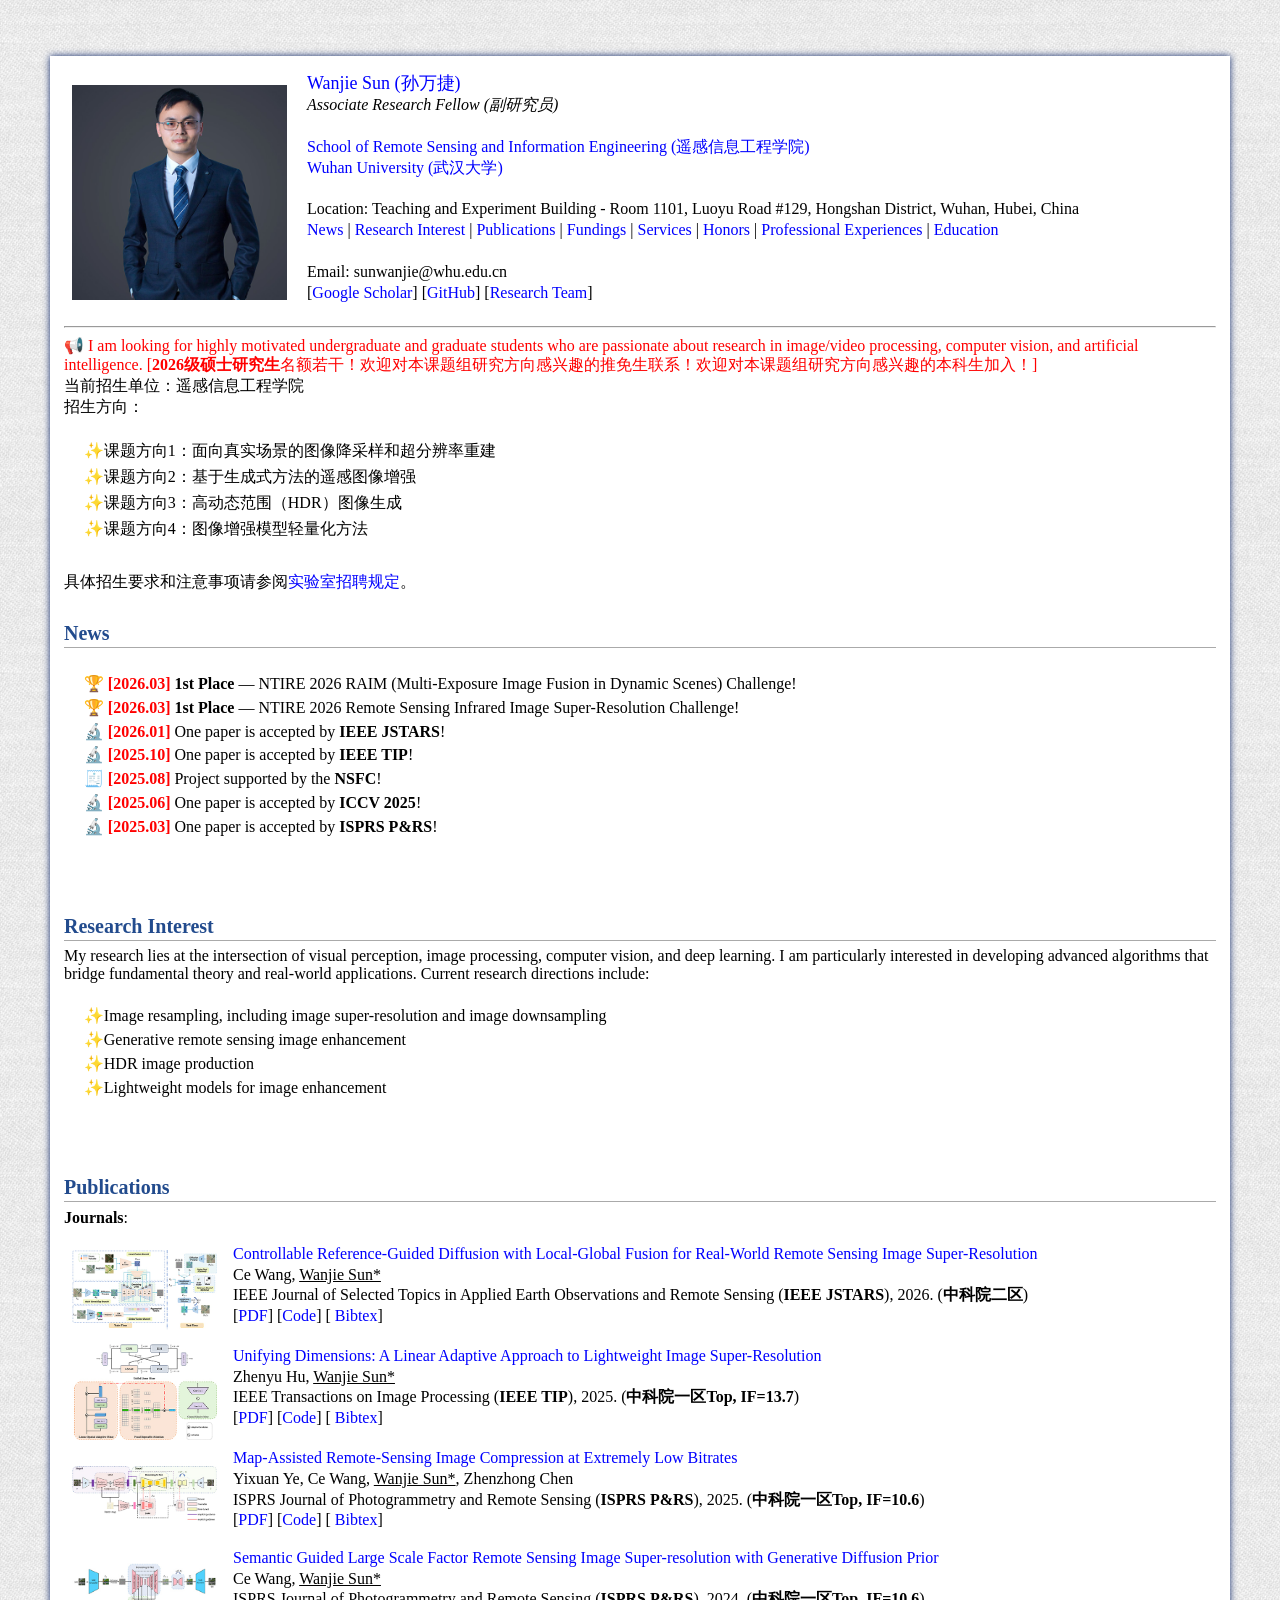
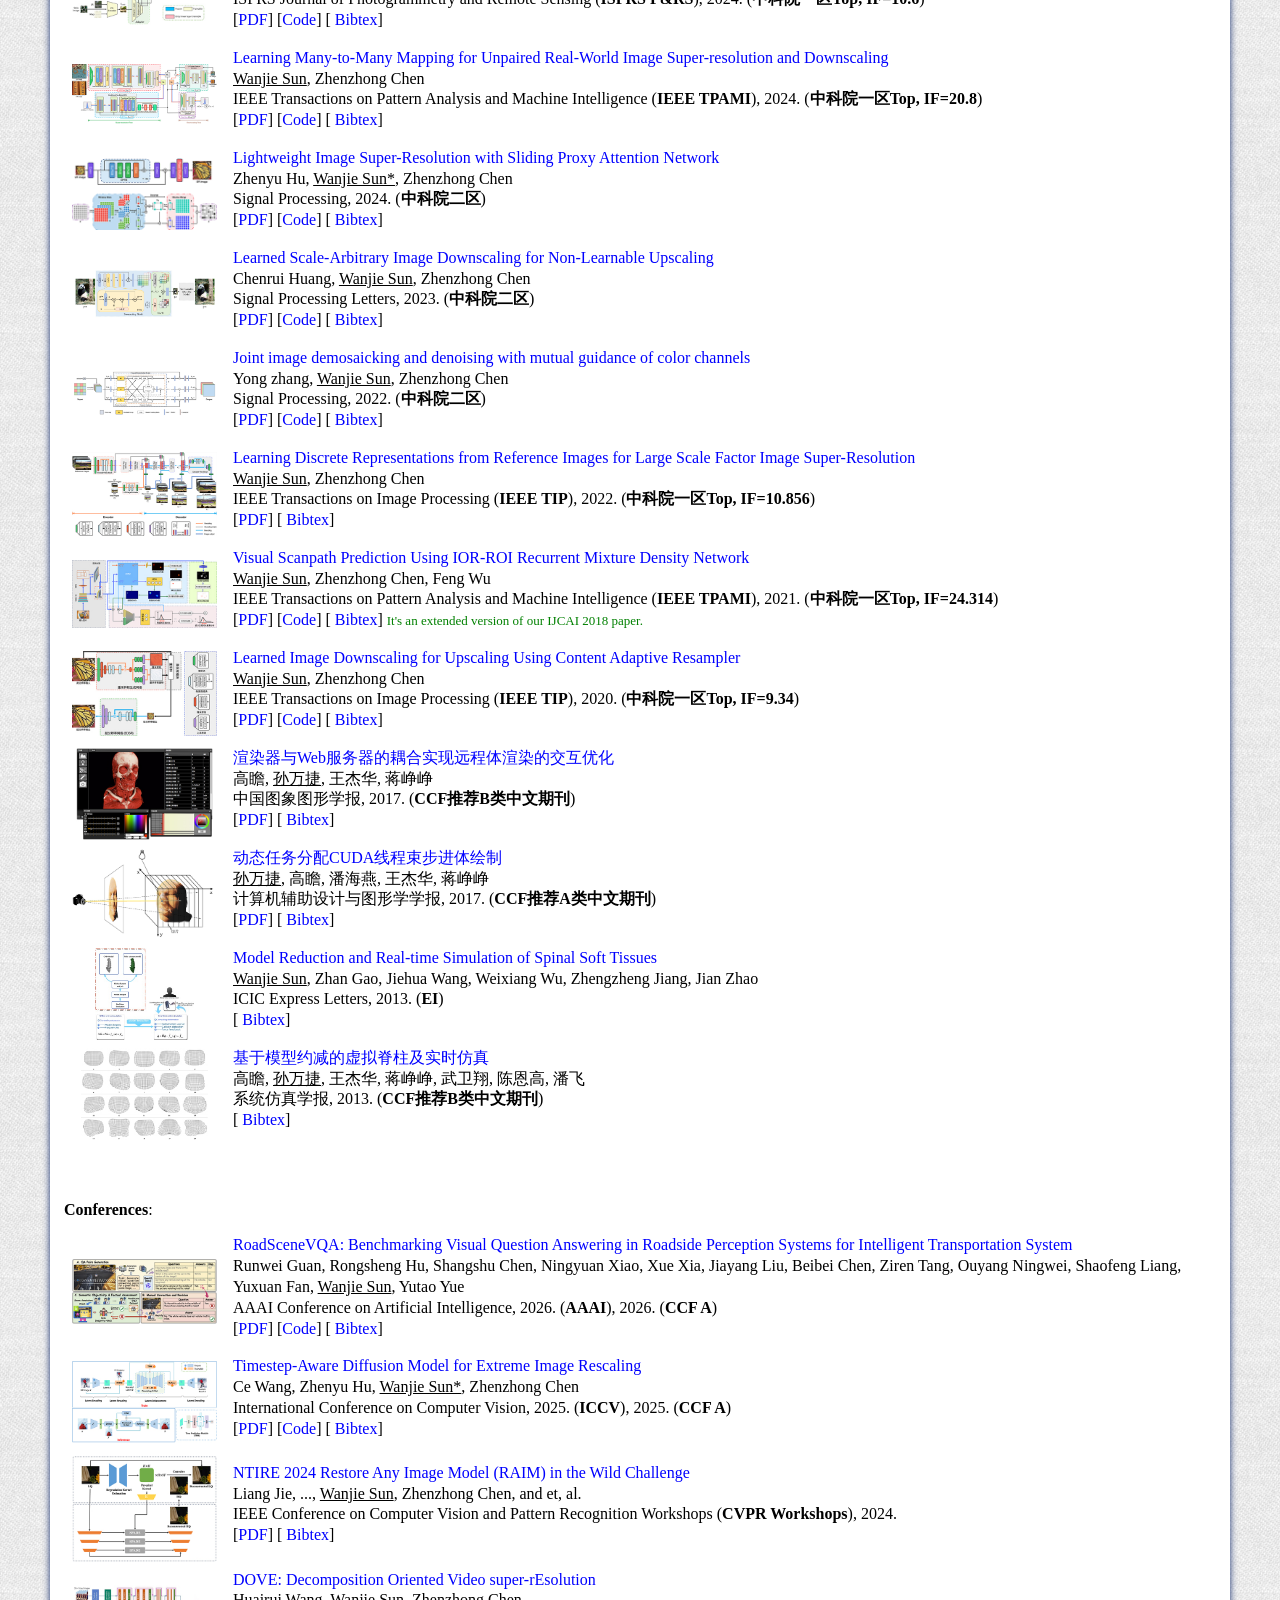
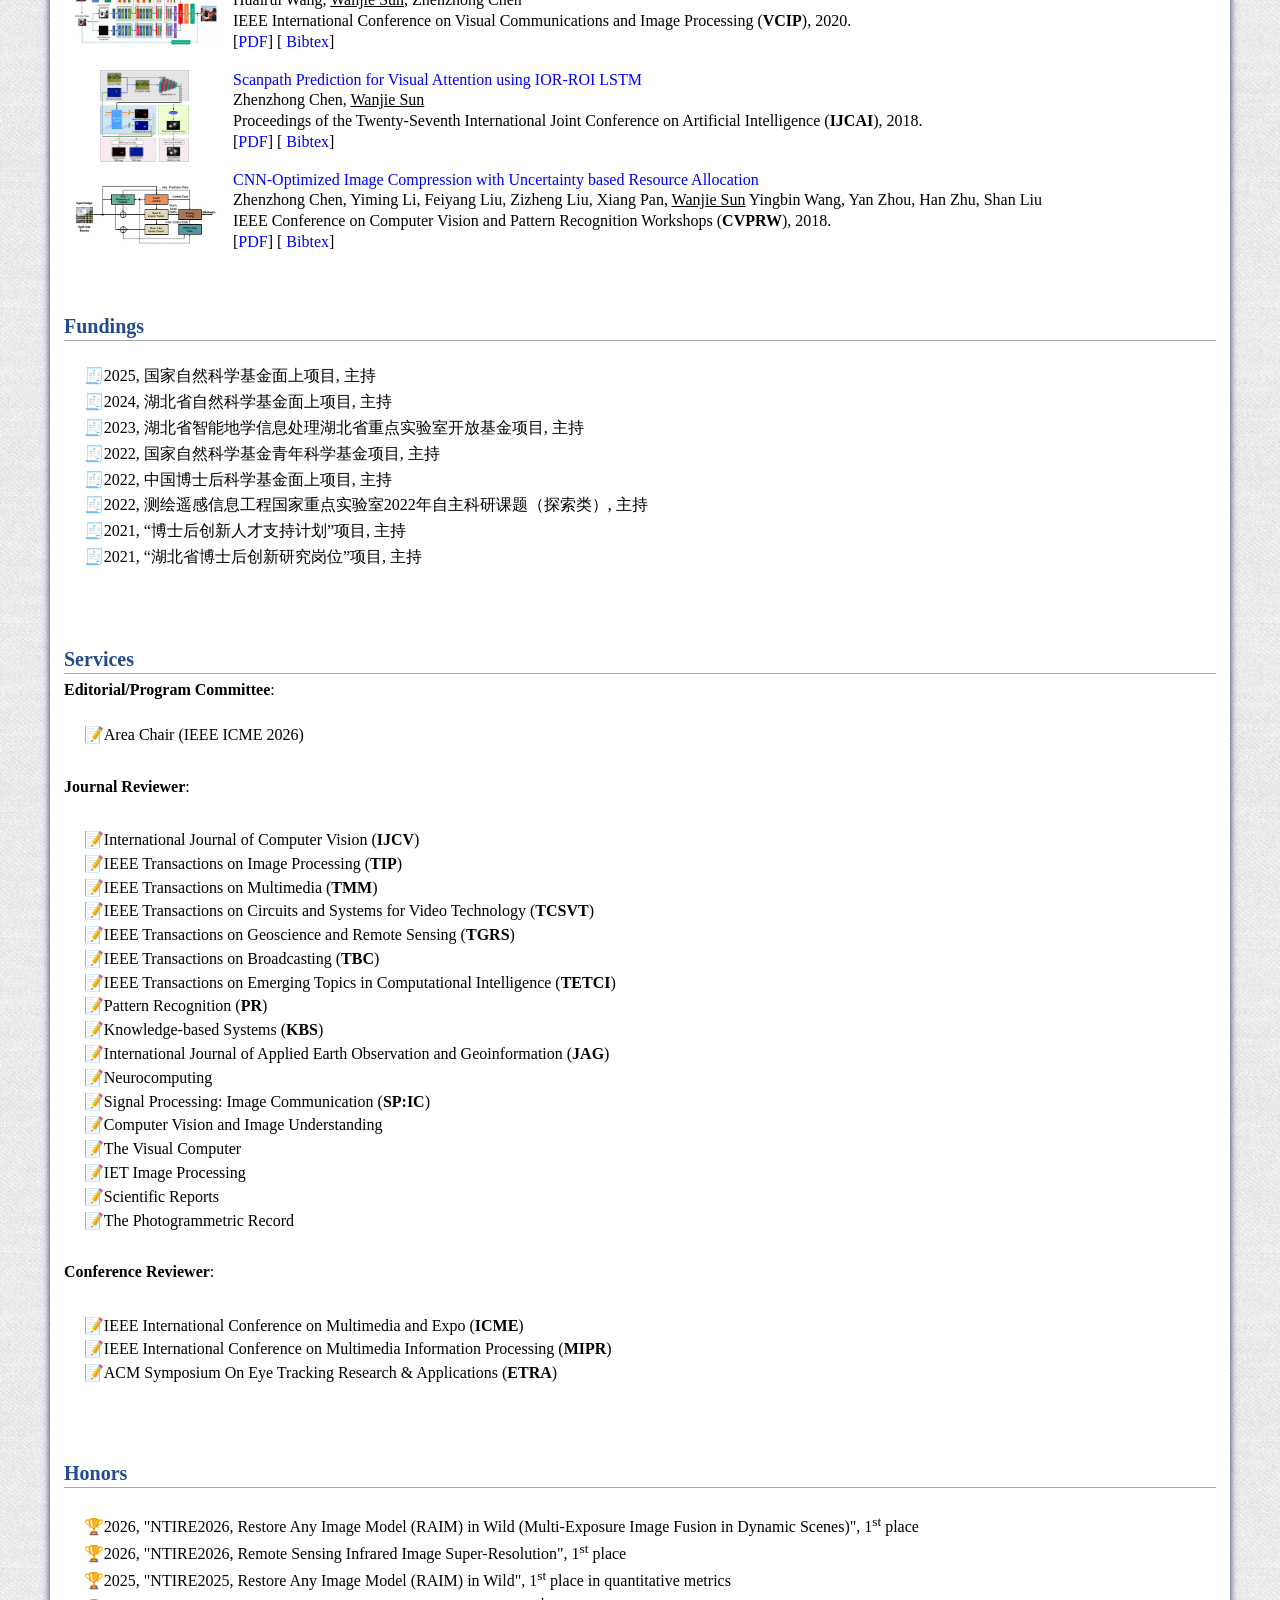
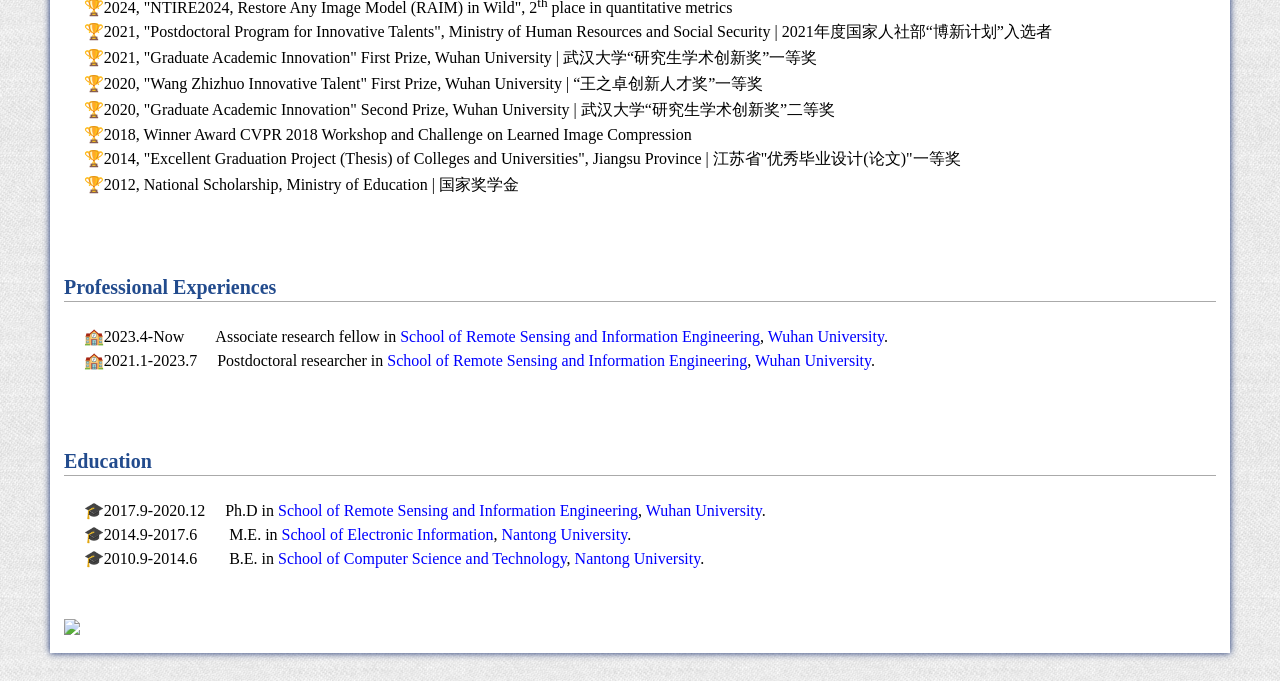
==== index.html @ dbe1b5f8 "Update index.html" ====
<!DOCTYPE html PUBLIC "-//W3C//DTD XHTML 1.1//EN" "http://www.w3.org/TR/xhtml11/DTD/xhtml11.dtd">
<html xmlns="http://www.w3.org/1999/xhtml" xml:lang="en">
<head>
<meta http-equiv="Content-Type" content="text/html;charset=utf-8" />
<link rel="stylesheet" href="./files/css/jemdoc.css" type="text/css" />
<script src="jquery.min.js"></script>
<title>Wanjie Sun</title>

<SCRIPT type=text/javascript>
<!--
// Toggle Display of BibTeX
function toggleBibtex(articleid) {
  var bib = document.getElementById(articleid);
  // Toggle 
    if(bib.style.display == "none") {
      bib.style.display = "";
    }
    else {
      bib.style.display = "none";
    }
}
-->
</SCRIPT>
</head>
 
 
<body>

<a id="home" class="anchor"></a>
<div id="container"> 
<div class="container"> 

<table class="imgtable"><tr><td>
<a href="./"><img src="./files/imgs/sunwanjie_512.jpg" alt="" height="215px" /></a>&nbsp;</td>
<td align="left"><p><a href="./"><font size="4">Wanjie Sun (</font><font size="4"; font style="font-family:Microsoft YaHei">孙万捷</font><font size="4">)</font></a><br />
<i> Associate Research Fellow (副研究员) </i>
<br /><br />
<a href="http://rsgis.whu.edu.cn/" target="_blank">School of Remote Sensing and Information Engineering (遥感信息工程学院)</a><br />
<a href="https://www.whu.edu.cn/" target="_blank">Wuhan University (武汉大学)</a><br />
<br />
Location: Teaching and Experiment Building - Room 1101, Luoyu Road #129, Hongshan District, Wuhan, Hubei, China<br />
<class="staffshortcut">
 <A HREF="#News">News</A> | 
 <A HREF="#Interest">Research Interest</A> | 
 <A HREF="#Publications">Publications</A> | 
 <A HREF="#Fundings">Fundings</A> |
 <A HREF="#Services">Services</A> | 
 <A HREF="#Honors">Honors</A> |
 <A HREF="#Professional Experiences">Professional Experiences</A> | 
 <A HREF="#Education">Education</A>
<br />
<br />
 
Email: sunwanjie@whu.edu.cn <br />
[<a href="https://scholar.google.com/citations?user=EazNZ40AAAAJ&hl=en" target="_blank">Google Scholar</a>]
[<a href="https://github.com/sunwj" target="_blank">GitHub</a>]
[<a href="http://iip.whu.edu.cn/" target="_blank">Research Team</a>]
</td></tr></table>

<hr />
<font color="#FF0000">📢 I am looking for highly motivated undergraduate and graduate students who are passionate about research in image/video processing, computer vision, and artificial intelligence. [<b>2026级硕士研究生</b>名额若干！欢迎对本课题组研究方向感兴趣的推免生联系！欢迎对本课题组研究方向感兴趣的本科生加入！]</font><br />
当前招生单位：遥感信息工程学院<br />
招生方向：
<ul class="no-marker">
    <li>✨课题方向1：面向真实场景的图像降采样和超分辨率重建</li>
    <li>✨课题方向2：基于生成式方法的遥感图像增强</li>
    <li>✨课题方向3：高动态范围（HDR）图像生成</li>
    <li>✨课题方向4：图像增强模型轻量化方法</li>
</ul>
具体招生要求和注意事项请参阅<a href="http://iip.whu.edu.cn/recruitment.html" target="_blank">实验室招聘规定</a>。<br />

<A NAME="News"><h2>News</h2></A>
<ul class="no-marker">
    <li> 🏆<b> <font color="#FF0000">[2026.03]</font> </b> <b>1st Place</b> — NTIRE 2026 RAIM (Multi-Exposure Image Fusion in Dynamic Scenes) Challenge!</li>
    <li> 🏆<b> <font color="#FF0000">[2026.03]</font> </b> <b>1st Place</b> — NTIRE 2026 Remote Sensing Infrared Image Super-Resolution Challenge!</li>
    <li> 🔬<b> <font color="#FF0000">[2026.01]</font> </b> One paper is accepted by <b>IEEE JSTARS</b>!</li>
    <li> 🔬<b> <font color="#FF0000">[2025.10]</font> </b> One paper is accepted by <b>IEEE TIP</b>!</li>
    <li> 🧾<b> <font color="#FF0000">[2025.08]</font> </b> Project supported by the <b>NSFC</b>!</li>
    <li> 🔬<b> <font color="#FF0000">[2025.06]</font> </b> One paper is accepted by <b>ICCV 2025</b>!</li>
    <li> 🔬<b> <font color="#FF0000">[2025.03]</font> </b> One paper is accepted by <b>ISPRS P&RS</b>!</li>
</ul>
<br />


 
<A NAME="Interest"><h2>Research Interest</h2></A>
My research lies at the intersection of visual perception, image processing, computer vision, and deep learning. I am particularly interested in developing advanced algorithms that bridge fundamental theory and real-world applications. Current research directions include:
<ul class="no-marker">
    <li>✨Image resampling, including image super-resolution and image downsampling</li>
    <li>✨Generative remote sensing image enhancement</li>
    <li>✨HDR image production</li>
    <li>✨Lightweight models for image enhancement</li>
</ul>
<br />

<A NAME="Publications"><h2>Publications</h2></A>
<!-- <p><b>Preprints</b>: </p>
<font size="3"> 
<table>
        <tbody>
            <tr>
                <td height="92" align="left">
                    <img src="files/imgs/papers/arxiv2025_wc_0.jpg" width="145" />
                </td>
                <td height="92" style="text-align:left;">
                    <p style="text-indent: 0rem;margin-left: 0rem;">
            <a>Controllable Reference-Guided Diffusion with Local-Global Fusion for Real-World Remote Sensing Image Super-Resolution</a>
            <br/>
            Ce Wang, <u>Wanjie Sun*</u>
            <br/>
            arXiv:2506.23801, 2025.
            <br/>
            [<a href="https://arxiv.org/abs/2506.23801" target="_blank">PDF</a>]
            [<a href="https://github.com/wwangcece/CRefDiff" target="_blank">Code</a>]
            [<a href="javascript:toggleBibtex('arxiv2025_wc_0')"   target=_self> Bibtex</a>]  
            <div id=arxiv2024_hzy class=blockcontent style="DISPLAY: none;">
                <pre style="white-space: pre-wrap;">
                    N/A
                </pre>
            </div> 
        </span>
        </p>
                </td>
            </tr>
        </tbody>
    </table>
</font>
<br /> -->

<p><b>Journals</b>: </p>
<font size="3"> 
    <table>
        <tbody>
            <tr>
                <td height="92" align="left">
                    <img src="files/imgs/papers/arxiv2025_wc_0.jpg" width="145" />
                </td>
                <td height="92" style="text-align:left;">
                    <p style="text-indent: 0rem;margin-left: 0rem;">
            <a>Controllable Reference-Guided Diffusion with Local-Global Fusion for Real-World Remote Sensing Image Super-Resolution</a>
            <br/>
            Ce Wang, <u>Wanjie Sun*</u>
            <br/>
            IEEE Journal of Selected Topics in Applied Earth Observations and Remote Sensing (<b>IEEE JSTARS</b>), 2026. (<b>中科院二区</b>)
            <br/>
            [<a href="https://arxiv.org/abs/2506.23801" target="_blank">PDF</a>]
            [<a href="https://github.com/wwangcece/CRefDiff" target="_blank">Code</a>]
            [<a href="javascript:toggleBibtex('arxiv2025_wc_0')"   target=_self> Bibtex</a>]  
            <div id=arxiv2024_hzy class=blockcontent style="DISPLAY: none;">
                <pre style="white-space: pre-wrap;">
                    N/A
                </pre>
            </div> 
        </span>
        </p>
                </td>
            </tr>

            <tr>
                <td height="92" align="left">
                    <img src="files/imgs/papers/arxiv2024_hzy.jpg" width="145" />
                </td>
                <td height="92" style="text-align:left;">
                    <p style="text-indent: 0rem;margin-left: 0rem;">
            <a>Unifying Dimensions: A Linear Adaptive Approach to Lightweight Image Super-Resolution</a>
            <br/>
            Zhenyu Hu, <u>Wanjie Sun*</u>
            <br/>
            IEEE Transactions on Image Processing (<b>IEEE TIP</b>), 2025. (<b>中科院一区Top, IF=13.7</b>)
            <br/>
            [<a href="https://arxiv.org/abs/2409.17597" target="_blank">PDF</a>]
            [<a href="https://github.com/zononhzy/LAMNet" target="_blank">Code</a>]
            [<a href="javascript:toggleBibtex('arxiv2024_hzy')"   target=_self> Bibtex</a>]  
            <div id=arxiv2024_hzy class=blockcontent style="DISPLAY: none;">
                <pre style="white-space: pre-wrap;">
@ARTICLE{tip2025,
  author={Hu, Zhenyu and Sun, Wanjie},
  journal={IEEE Transactions on Image Processing}, 
  title={Unifying Dimensions: A Linear Adaptive Approach to Lightweight Image Super-Resolution}, 
  year={2025},
  volume={},
  number={},
  pages={},
  doi={}}
                </pre>
            </div> 
        </span>
        </p>
                </td>
            </tr>

            <tr>
                <td height="92" align="left">
                    <img src="files/imgs/papers/arxiv2024_yyx.jpg" width="145" />
                </td>
                <td height="92" style="text-align:left;">
                    <p style="text-indent: 0rem;margin-left: 0rem;">
            <a>Map-Assisted Remote-Sensing Image Compression at Extremely Low Bitrates</a>
            <br/>
            Yixuan Ye, Ce Wang, <u>Wanjie Sun*</u>, Zhenzhong Chen
            <br/>
            ISPRS Journal of Photogrammetry and Remote Sensing (<b>ISPRS P&RS</b>), 2025. (<b>中科院一区Top, IF=10.6</b>)
            <br/>
            [<a href="https://arxiv.org/abs/2409.01935" target="_blank">PDF</a>]
            [<a href="https://github.com/WHUyyx/MAGC" target="_blank">Code</a>]
            [<a href="javascript:toggleBibtex('arxiv2024_yyx')"   target=_self> Bibtex</a>]  
            <div id=arxiv2024_yyx class=blockcontent style="DISPLAY: none;">
                <pre style="white-space: pre-wrap;">
@article{YE2025159,
title = {Map-Assisted remote-sensing image compression at extremely low bitrates},
journal = {ISPRS Journal of Photogrammetry and Remote Sensing},
volume = {223},
pages = {159-172},
year = {2025},
author = {Yixuan Ye and Ce Wang and Wanjie Sun and Zhenzhong Chen},
}
                </pre>
            </div> 
        </span>
        </p>
                </td>
            </tr>
  
            <tr>
                <td height="92" align="left">
                    <img src="files/imgs/papers/arxiv2024_wc_0.jpg" width="145" />
                </td>
                <td height="92" style="text-align:left;">
                    <p style="text-indent: 0rem;margin-left: 0rem;">
            <a>Semantic Guided Large Scale Factor Remote Sensing Image Super-resolution
with Generative Diffusion Prior</a>
            <br/>
            Ce Wang, <u>Wanjie Sun*</u>
            <br/>
            ISPRS Journal of Photogrammetry and Remote Sensing (<b>ISPRS P&RS</b>), 2024. (<b>中科院一区Top, IF=10.6</b>)
            <br/>
            [<a href="http://arxiv.org/abs/2405.07044" target="_blank">PDF</a>]
            [<a href="https://github.com/wwangcece/SGDM" target="_blank">Code</a>]
            [<a href="javascript:toggleBibtex('wc_isprs')"   target=_self> Bibtex</a>]  
            <div id=wc_isprs class=blockcontent style="DISPLAY: none;">
                <pre style="white-space: pre-wrap;">
@article{WANG2025125,
title = {Semantic guided large scale factor remote sensing image super-resolution with generative diffusion prior},
journal = {ISPRS Journal of Photogrammetry and Remote Sensing},
volume = {220},
pages = {125-138},
year = {2025},
author = {Ce Wang and Wanjie Sun},
}
                </pre>
            </div> 
        </span>
        </p>
                </td>
            </tr>

            <tr>
                <td height="92" align="left">
                    <img src="files/imgs/papers/arxiv2023.jpg" width="145" />
                </td>
                <td height="92" style="text-align:left;">
                    <p style="text-indent: 0rem;margin-left: 0rem;">
            <a>Learning Many-to-Many Mapping for Unpaired Real-World Image Super-resolution and Downscaling</a>
            <br/>
            <u>Wanjie Sun</u>, Zhenzhong Chen
            <br/>
            IEEE Transactions on Pattern Analysis and Machine Intelligence (<b>IEEE TPAMI</b>), 2024. (<b>中科院一区Top, IF=20.8</b>)
            <br/>
            [<a href="https://arxiv.org/abs/2310.04964" target="_blank">PDF</a>]
            [<a href="https://github.com/sunwj/sdflow" target="_blank">Code</a>]
            [<a href="javascript:toggleBibtex('tpami:2024bib')"   target=_self> Bibtex</a>]  
            <div id=tpami:2024bib class=blockcontent style="DISPLAY: none;">
                <pre style="white-space: pre-wrap;">
  @ARTICLE{swj2024,
  author={Sun, Wanjie and Chen, Zhenzhong},
  journal={IEEE Transactions on Pattern Analysis and Machine Intelligence}, 
  title={Learning Many-to-Many Mapping for Unpaired Real-World Image Super-resolution and Downscaling}, 
  year={2024},
  pages={1-16},
  doi={10.1109/TPAMI.2024.3428546}}
                </pre>
            </div> 
        </span>
        </p>
                </td>
            </tr>

       <tr>
                <td height="92" align="left">
                    <img src="files/imgs/papers/sp2024.jpg" width="145" />
                </td>
                <td height="92" style="text-align:left;">
                    <p style="text-indent: 0rem;margin-left: 0rem;">
            <a>Lightweight Image Super-Resolution with Sliding Proxy Attention Network</a>
            <br/>
            Zhenyu Hu, <u>Wanjie Sun*</u>, Zhenzhong Chen
            <br/>
            Signal Processing, 2024. (<b>中科院二区</b>)
            <br/>
            [<a href="https://www.sciencedirect.com/science/article/pii/S0165168424003244?via%3Dihub" target="_blank">PDF</a>]
            [<a href="https://github.com/zononhzy/SPAN" target="_blank">Code</a>]
            [<a href="javascript:toggleBibtex('SSRN2024-1')"   target=_self> Bibtex</a>]  
            <div id=SSRN2024-1 class=blockcontent style="DISPLAY: none;">
                <pre style="white-space: pre-wrap;">
    @article{HU2025109704,
    title = {Lightweight image super-resolution with sliding Proxy Attention Network},
    journal = {Signal Processing},
    volume = {227},
    pages = {109704},
    year = {2025},
    author = {Zhenyu Hu and Wanjie Sun and Zhenzhong Chen}}
                </pre>
            </div> 
        </span>
        </p>
                </td>
            </tr>

            <tr>
                <td height="92" align="left">
                    <img src="files/imgs/papers/spl2023.jpg" width="145" />
                </td>
                <td height="92" style="text-align:left;">
                    <p style="text-indent: 0rem;margin-left: 0rem;">
            <a>Learned Scale-Arbitrary Image Downscaling for Non-Learnable Upscaling</a>
            <br/>
            Chenrui Huang, <u>Wanjie Sun</u>, Zhenzhong Chen
            <br/>
            Signal Processing Letters, 2023. (<b>中科院二区</b>)
            <br/>
            [<a href="https://ieeexplore.ieee.org/stamp/stamp.jsp?tp=&arnumber=10077389" target="_blank">PDF</a>]
            [<a href="https://github.com/crhuang321/SAID" target="_blank">Code</a>]
            [<a href="javascript:toggleBibtex('spl2023bib')"   target=_self> Bibtex</a>]  
            <div id=spl2023bib class=blockcontent style="DISPLAY: none">
                <pre style="white-space: pre-wrap;">
@ARTICLE{spl2023,
  author={Huang, Chengrui and Sun, Wanjie and Chen, Zhenzhong},
  journal={IEEE Signal Processing Letters}, 
  title={Learned Scale-Arbitrary Image Downscaling for Non-Learnable Upscaling}, 
  year={2023},
  volume={30},
  number={},
  pages={264-268},
  doi={10.1109/LSP.2023.3259820}}
                </pre>
            </div> 
        </span>
        </p>
                </td>
            </tr>
            <tr>
                <td height="92" align="left">
                    <img src="files/imgs/papers/sp2022.jpg" width="145" />
                </td>
                <td height="92" style="text-align:left;">
                    <p style="text-indent: 0rem;margin-left: 0rem;">
            <a>Joint image demosaicking and denoising with mutual guidance of color channels</a>
            <br/>
            Yong zhang, <u>Wanjie Sun</u>, Zhenzhong Chen
            <br/>
            Signal Processing, 2022. (<b>中科院二区</b>)
            <br/>
            [<a href="https://pdf.sciencedirectassets.com/271605/1-s2.0-S0165168422X00078/1-s2.0-S0165168422002134/main.pdf?X-Amz-Security-Token=IQoJb3JpZ2luX2VjEAEaCXVzLWVhc3QtMSJGMEQCICSIbMxKwVF6tlks4s%2FprtlowpN9UefIPcnrVq8LVhSPAiA0Bd9zlHqK0yV%2BAldVi7C5utLj0GoOZ1SAxG4pXwPyqirSBAg6EAQaDDA1OTAwMzU0Njg2NSIMqxgCm6uOmcPKyrZdKq8E2Cmz0HkBrjq%2FG0BI9FQJ01H5ESymDC%2Bk2D7WfRFK5nn5hmwO0yzBOQTtjGjCZJaK7FnFD7NuE7qH5J3V%2FxpxxobyeULh1fxcyjOLFwcn1skNBzN9fF4FyliEcUs8Ec0mE9jsODMNRfOmbooAkYa42UyfYaWXD6aVH2%2FX77P1r9ZABnk%2BOeoWakxp9ZHEdi6HTlVHCRTLQkOBxKN%2BkSh7kd8sVUIjcyc65HMfVjFdAOSk1TNsUHiE4nOseFserJOWBoLEF%2BQSr%2FDaC4K%2B68HIzcA3x%2F%2FWnKrUdjMKR6ySGiIXNtsXY%2Fv3%2B%2FizS%2Foyrvc8CWXrjDn0xLcn%2BcxmkZzOfK6tMpNE%2F6Rf4Vo7yoPmgmvUdQjBBkFxiNAVdikZx0JxJBsV0nQeI%2BJppCedZMazBnN4wtTjcCStvuXOGI1Ofeiws4UAk32S5GHj5aMW7zRGswNFOFBeOnVVekKnINlabUqC%2FOr3lftYPzXoD03nMNACgCVA%2BPvPtq8rtdVYNX7SsmIShcEInLf7figvwRLuQFbFXM2p3DcFk0388qNWE5qEcylp1aCvzKpkuFV7qJqeC%2FIQa04nbubxAcAxGDiIs1YvvBRKDblzo0Hc2AIaZ4oAtgf4RiVKyZ7vIyV8kRB2fK%2BAS94xAXY%2B6zB44pjZhstUIAoPUkfjHI%2FNFZKppw91r9gcv0r8VDSaavT40WgkxFt%2FoyvUtED1DDw8yG%2F6ICNOw%2BQb0Np3%2FLag5rdqhjDP4q2WBjqqAWhCCwVyrs50P6riNpy%2FQdxHl2wKZrrnIgkCL9njJeDko1PkZmFjWJci%2BCWcvVxfKKJe%2FNB2vlq8RfdIQ52QXERPfY4qpbnDu33t6RSxuKAL6ygHYIYm%2FnKTlHiTmsCZflV78JWGP5pkfRnvmKM0KN0RgL3KzsXToV1Uk2VqQCwMb89apqdpUhu6tA1b6iMXZlAGHnDh88OAdCspZ5wdkhwI2%2Fhnoh6JPYq8&X-Amz-Algorithm=AWS4-HMAC-SHA256&X-Amz-Date=20220711T012104Z&X-Amz-SignedHeaders=host&X-Amz-Expires=299&X-Amz-Credential=ASIAQ3PHCVTY3V6LJYNB%2F20220711%2Fus-east-1%2Fs3%2Faws4_request&X-Amz-Signature=c00cd8c33e19b4a6f17a700fa74d1765b2a5538324b2a5ca74d62c06113a9fd2&hash=0050ebdc7f78a6c6c292381cc6150c14ac230dfa52199c143709737d2cbf9b98&host=68042c943591013ac2b2430a89b270f6af2c76d8dfd086a07176afe7c76c2c61&pii=S0165168422002134&tid=spdf-6f722031-699c-4393-a1d1-f3ade9a11671&sid=f7cd20fa460b5847f15920c9a2c084e937dagxrqa&type=client&ua=5950580b045b535255&rr=728db8647b5dafb2" target="_blank">PDF</a>]
            [<a href="https://github.com/yongzhangwhu/MGCC-JDD" target="_blank">Code</a>]
            [<a href="javascript:toggleBibtex('sp2022bib')"   target=_self> Bibtex</a>]  
            <div id=sp2022bib class=blockcontent style="DISPLAY: none">
                <pre style="white-space: pre-wrap;">
@ARTICLE{sp2022,
  author={Zhang, Yong and Sun, Wanjie and Chen, Zhenzhong},
  journal={Signal Processing}, 
  title={Joint image demosaicking and denoising with mutual guidance of color channels}, 
  year={2022},
  volume={200},
  number={},
  pages={108674},
  doi={https://doi.org/10.1016/j.sigpro.2022.108674}}
                </pre>
            </div> 
        </span>
        </p>
                </td>
            </tr>

            <tr>
                <td height="92" align="left">
                    <img src="files/imgs/papers/tip2022.jpg" width="145" />
                </td>
                <td height="92" style="text-align:left;">
                    <p style="text-indent: 0rem;margin-left: 0rem;">
            <a>Learning Discrete Representations from Reference Images for Large Scale Factor Image Super-Resolution</a>
            <br/>
            <u>Wanjie Sun</u>, Zhenzhong Chen
            <br/>
            IEEE Transactions on Image Processing (<b>IEEE TIP</b>), 2022. (<b>中科院一区Top, IF=10.856</b>)
            <br/>
            [<a href="https://ieeexplore.ieee.org/document/9687314" target="_blank">PDF</a>]
            <!-- [<a href="https://github.com/sunwj/CAR" target="_blank">Code</a>] -->
            [<a href="javascript:toggleBibtex('tip2022bib')"   target=_self> Bibtex</a>]  
            <div id=tip2022bib class=blockcontent style="DISPLAY: none">
                <pre style="white-space: pre-wrap;">
@ARTICLE{tip2022,
  author={Sun, Wanjie and Chen, Zhenzhong},
  journal={IEEE Transactions on Image Processing}, 
  title={Learning Discrete Representations from Reference Images for Large Scale Factor Image Super-Resolution}, 
  year={2022},
  volume={29},
  number={},
  pages={4027-4040},
  doi={10.1109/TIP.2020.2970248}}
                </pre>
            </div> 
        </span>
        </p>
                </td>
            </tr>

            <tr>
                <td height="92" align="left">
                    <img src="files/imgs/papers/tpami2021.jpg" width="145" />
                </td>
                <td height="92" style="text-align:left;">
                    <p style="text-indent: 0rem;margin-left: 0rem;">
            <a>Visual Scanpath Prediction Using IOR-ROI Recurrent Mixture Density Network</a>
            <br/>
            <u>Wanjie Sun</u>, Zhenzhong Chen, Feng Wu
            <br/>
            IEEE Transactions on Pattern Analysis and Machine Intelligence (<b>IEEE TPAMI</b>), 2021. (<b>中科院一区Top, IF=24.314</b>)
            <br/>
            [<a href="https://ieeexplore.ieee.org/document/8918321" target="_blank">PDF</a>]
            [<a href="https://github.com/sunwj/scanpath" target="_blank">Code</a>]
            [<a href="javascript:toggleBibtex('tpami2021bib')"   target=_self> Bibtex</a>]  
            <font size="2.8", color="green">It's an extended version of our IJCAI 2018 paper. </font> 
            <div id=tpami2021bib class=blockcontent style="DISPLAY: none">
                <pre style="white-space: pre-wrap;">
@ARTICLE{tpami2021,
  author={Sun, Wanjie and Chen, Zhenzhong and Wu, Feng},
  journal={IEEE Transactions on Pattern Analysis and Machine Intelligence}, 
  title={Visual Scanpath Prediction Using IOR-ROI Recurrent Mixture Density Network}, 
  year={2021},
  volume={43},
  number={6},
  pages={2101-2118},
  doi={10.1109/TPAMI.2019.2956930}}
                </pre>
            </div> 
        </span>
        </p>
                </td>
            </tr>

            <tr>
                <td height="92" align="left">
                    <img src="files/imgs/papers/tip2020.jpg" width="145" />
                </td>
                <td height="92" style="text-align:left;">
                    <p style="text-indent: 0rem;margin-left: 0rem;">
            <a>Learned Image Downscaling for Upscaling Using Content Adaptive Resampler</a>
            <br/>
            <u>Wanjie Sun</u>, Zhenzhong Chen
            <br/>
            IEEE Transactions on Image Processing (<b>IEEE TIP</b>), 2020. (<b>中科院一区Top, IF=9.34</b>)
            <br/>
            [<a href="https://ieeexplore.ieee.org/document/8982168" target="_blank">PDF</a>]
            [<a href="https://github.com/sunwj/CAR" target="_blank">Code</a>]
            [<a href="javascript:toggleBibtex('tip2020bib')"   target=_self> Bibtex</a>]  
            <div id=tip2020bib class=blockcontent style="DISPLAY: none">
                <pre style="white-space: pre-wrap;">
@ARTICLE{tip2020,
  author={Sun, Wanjie and Chen, Zhenzhong},
  journal={IEEE Transactions on Image Processing}, 
  title={Learned Image Downscaling for Upscaling Using Content Adaptive Resampler}, 
  year={2020},
  volume={29},
  number={},
  pages={4027-4040},
  doi={10.1109/TIP.2020.2970248}}
                </pre>
            </div> 
        </span>
        </p>
                </td>
            </tr>

            <tr>
                <td height="92" align="left">
                    <img src="files/imgs/papers/csig2017.jpg" height="92" />
                </td>
                <td height="92" style="text-align:left;">
                    <p style="text-indent: 0rem;margin-left: 0rem;">
            <a>渲染器与Web服务器的耦合实现远程体渲染的交互优化</a>
            <br/>
            高瞻, <u>孙万捷</u>, 王杰华, 蒋峥峥
            <br/>
            中国图象图形学报, 2017. (<b>CCF推荐B类中文期刊</b>)
            <br/>
            [<a href="http://www.cjig.cn/jig/ch/reader/view_abstract.aspx?flag=1&file_no=20170313&journal_id=jig" target="_blank">PDF</a>]
            [<a href="javascript:toggleBibtex('csig2017bib')"   target=_self> Bibtex</a>]  
            <div id=csig2017bib class=blockcontent style="DISPLAY: none">
                <pre style="white-space: pre-wrap;">
@article{csig2017,
  title={渲染器与 Web 服务器耦合实现远程体渲染的交互优化},
  author={高瞻 and 孙万捷 and 王杰华 and 蒋峥峥},
  year={2017},
  volume={22},
  number={3},
  pages={385-394},
  publisher={中国图象图形学报}
}
                </pre>
            </div> 
        </span>
        </p>
                </td>
            </tr>

            <tr>
                <td height="92" align="left">
                    <img src="files/imgs/papers/jcad2017.jpg" width="145" />
                </td>
                <td height="92" style="text-align:left;">
                    <p style="text-indent: 0rem;margin-left: 0rem;">
            <a>动态任务分配CUDA线程束步进体绘制</a>
            <br/>
            <u>孙万捷</u>, 高瞻, 潘海燕, 王杰华, 蒋峥峥
            <br/>
            计算机辅助设计与图形学学报, 2017. (<b>CCF推荐A类中文期刊</b>)
            <br/>
            [<a href="http://www.jcad.cn/jcadcms/document/attach_manager!download.action?id=4ad5542457ebe3ba0157f9bb06aa000b" target="_blank">PDF</a>]
            [<a href="javascript:toggleBibtex('jcad2017bib')"   target=_self> Bibtex</a>]  
            <div id=jcad2017bib class=blockcontent style="DISPLAY: none">
                <pre style="white-space: pre-wrap;">
@article{jcad2017,
  title={动态任务分配 CUDA 线程束步进体绘制},
  author={孙万捷 and 高瞻 and 潘海燕 and 王杰华 and 蒋峥峥},
  journal={计算机辅助设计与图形学学报},
  volume={28},
  number={10},
  pages={1630--1638},
  year={2016}
}
                </pre>
            </div> 
        </span>
        </p>
                </td>
            </tr>

            <tr>
                <td height="92" align="left">
                    <img src="files/imgs/papers/icic2013.jpg" height="92" />
                </td>
                <td height="92" style="text-align:left;">
                    <p style="text-indent: 0rem;margin-left: 0rem;">
            <a>Model Reduction and Real-time Simulation of Spinal Soft Tissues</a>
            <br/>
            <u>Wanjie Sun</u>, Zhan Gao, Jiehua Wang, Weixiang Wu, Zhengzheng Jiang, Jian Zhao
            <br/>
            ICIC Express Letters, 2013. (<b>EI</b>)
            <br/>
            [<a href="javascript:toggleBibtex('icic2013bib')"   target=_self> Bibtex</a>]  
            <div id=icic2013bib class=blockcontent style="DISPLAY: none">
                <pre style="white-space: pre-wrap;">
@article{icic2013,
author = {Sun, W. and Gao, Z. and Wang, J. and Wu, W. and Jiang, Z. and Zhao, J.},
year = {2013},
month = {01},
pages = {3103-3108},
title = {Model reduction and Real-time simulation of spinal soft tissues},
volume = {7},
journal = {ICIC Express Letters}
}
                </pre>
            </div> 
        </span>
        </p>
                </td>
            </tr>

            <tr>
                <td height="92" align="left">
                    <img src="files/imgs/papers/jss2013.jpg" height="92" />
                </td>
                <td height="92" style="text-align:left;">
                    <p style="text-indent: 0rem;margin-left: 0rem;">
            <a>基于模型约减的虚拟脊柱及实时仿真</a>
            <br/>
            高瞻, <u>孙万捷</u>, 王杰华, 蒋峥峥, 武卫翔, 陈恩高, 潘飞
            <br/>
            系统仿真学报, 2013. (<b>CCF推荐B类中文期刊</b>)
            <br/>
            [<a href="javascript:toggleBibtex('jss2013bib')"   target=_self> Bibtex</a>]  
            <div id=jss2013bib class=blockcontent style="DISPLAY: none">
                <pre style="white-space: pre-wrap;">
@article{jss2013,
  title={基于模型约减的虚拟脊柱及实时仿真},
  author={高瞻 and 孙万捷 and 王杰华 and 蒋峥峥 and 武卫翔 and 陈恩高 and 潘飞},
  journal={系统仿真学报},
  volume={9},
  year={2013}
}
                </pre>
            </div> 
        </span>
        </p>
                </td>
            </tr>
        </tbody>
    </table>
</font>
<br />
<br />
<br />

 
 
<p><b>Conferences</b>: </p>
<font size="3"> 
<table>
        <tbody>
            <tr>
                <td height="92" align="left">
                    <img src="files/imgs/papers/aaai2026.jpg" width="145" />
                </td>
                <td height="92" style="text-align:left;">
                    <p style="text-indent: 0rem;margin-left: 0rem;">
            <a>RoadSceneVQA: Benchmarking Visual Question Answering in Roadside Perception Systems for Intelligent Transportation System</a>
            <br/>
            Runwei Guan, Rongsheng Hu, Shangshu Chen, Ningyuan Xiao, Xue Xia, Jiayang Liu, Beibei Chen, Ziren Tang, Ouyang Ningwei, Shaofeng Liang, Yuxuan Fan, <u>Wanjie Sun</u>, Yutao Yue
            <br/>
            AAAI Conference on Artificial Intelligence, 2026. (<b>AAAI</b>), 2026. (<b>CCF A</b>)
            <br/>
            [<a href="#" target="_blank">PDF</a>]
            [<a href="#" target="_blank">Code</a>]
            [<a href="javascript:toggleBibtex('aaai2026')"   target=_self> Bibtex</a>]  
            <div id=aaai2026 class=blockcontent style="DISPLAY: none;">
                <pre style="white-space: pre-wrap;">
                    N/A
                </pre>
            </div> 
        </span>
        </p>
                </td>
            </tr>

            <tr>
                <td height="92" align="left">
                    <img src="files/imgs/papers/arxiv2024_wc_1.jpg" width="145" />
                </td>
                <td height="92" style="text-align:left;">
                    <p style="text-indent: 0rem;margin-left: 0rem;">
            <a>Timestep-Aware Diffusion Model for Extreme Image Rescaling</a>
            <br/>
            Ce Wang, Zhenyu Hu, <u>Wanjie Sun*</u>, Zhenzhong Chen
            <br/>
            International Conference on Computer Vision, 2025. (<b>ICCV</b>), 2025. (<b>CCF A</b>)
            <br/>
            [<a href="https://arxiv.org/pdf/2408.09151" target="_blank">PDF</a>]
            [<a href="https://github.com/wwangcece/TADM" target="_blank">Code</a>]
            [<a href="javascript:toggleBibtex('arxiv2024_wc_1')"   target=_self> Bibtex</a>]  
            <div id=arxiv2024_wc_1 class=blockcontent style="DISPLAY: none;">
                <pre style="white-space: pre-wrap;">
                    title={Timestep-Aware Diffusion Model for Extreme Image Rescaling},
                    author={Ce Wang, Zhenyu Hu, Wanjie Sun, Zhenzhong Chen},
                    booktitle={International Conference on Computer Vision},
                    pages={0--0},
                    year={2025}
                </pre>
            </div> 
        </span>
        </p>
                </td>
            </tr>
                  
            <tr>
                <td height="92" align="left">
                    <img src="files/imgs/papers/raim_2024.jpg" width="145" />
                </td>
                <td height="92" style="text-align:left;">
                    <p style="text-indent: 0rem;margin-left: 0rem;">
            <a>NTIRE 2024 Restore Any Image Model (RAIM) in the Wild Challenge</a>
            <br/>
            Liang Jie, ..., <u>Wanjie Sun</u>, Zhenzhong Chen, and et, al.
            <br/>
            IEEE Conference on Computer Vision and Pattern Recognition Workshops (<b>CVPR Workshops</b>), 2024.
            <br/>
            [<a href="https://arxiv.org/abs/2405.09923" target="_blank">PDF</a>]
            [<a href="javascript:toggleBibtex('raim2024bib')"   target=_self> Bibtex</a>]  
            <div id=vcip2020bib class=blockcontent style="DISPLAY: none;">
                <pre style="white-space: pre-wrap;">
                    N/A
                </pre>
            </div> 
        </span>
        </p>
                </td>
            </tr>

            <tr>
                <td height="92" align="left">
                    <img src="files/imgs/papers/vcip2020.jpg" width="145" />
                </td>
                <td height="92" style="text-align:left;">
                    <p style="text-indent: 0rem;margin-left: 0rem;">
            <a>DOVE: Decomposition Oriented Video super-rEsolution</a>
            <br/>
            Huairui Wang, <u>Wanjie Sun</u>, Zhenzhong Chen
            <br/>
            IEEE International Conference on Visual Communications and Image Processing (<b>VCIP</b>), 2020.
            <br/>
            [<a href="https://ieeexplore.ieee.org/document/9301825" target="_blank">PDF</a>]
            [<a href="javascript:toggleBibtex('vcip2020bib')"   target=_self> Bibtex</a>]  
            <div id=vcip2020bib class=blockcontent style="DISPLAY: none;">
                <pre style="white-space: pre-wrap;">
@INPROCEEDINGS{vcip2020,
  author={Wang, Huairui and Sun, Wanjie and Chen, Zhenzhong and Yang, Daiqin},
  booktitle={2020 IEEE International Conference on Visual Communications and Image Processing (VCIP)}, 
  title={DOVE: Decomposition Oriented Video super-rEsolution}, 
  year={2020},
  volume={},
  number={},
  pages={375-378},
  doi={10.1109/VCIP49819.2020.9301825}}
                </pre>
            </div> 
        </span>
        </p>
                </td>
            </tr>

            <tr>
                <td height="92" align="left">
                    <img src="files/imgs/papers/ijcai2018.jpg" height="92" />
                </td>
                <td height="92" style="text-align:left;">
                    <p style="text-indent: 0rem;margin-left: 0rem;">
            <a>Scanpath Prediction for Visual Attention using IOR-ROI LSTM</a>
            <br/>
            Zhenzhong Chen, <u>Wanjie Sun</u>
            <br/>
            Proceedings of the Twenty-Seventh International Joint Conference on Artificial Intelligence (<b>IJCAI</b>), 2018.
            <br/>
            [<a href="https://www.ijcai.org/Proceedings/2018/0089.pdf" target="_blank">PDF</a>]
            [<a href="javascript:toggleBibtex('ijcai2018bib')"   target=_self> Bibtex</a>]  
            <div id=ijcai2018bib class=blockcontent style="DISPLAY: none;">
                <pre style="white-space: pre-wrap;">
@inproceedings{ijcai2018,
  title={Scanpath prediction for visual attention using ior-roi lstm},
  author={Chen, Zhenzhong and Sun, Wanjie},
  booktitle={Proceedings of the 27th International Joint Conference on Artificial Intelligence},
  pages={642--648},
  year={2018}
}
                </pre>
            </div> 
        </span>
        </p>
                </td>
            </tr>

            <tr>
                <td height="92" align="left">
                    <img src="files/imgs/papers/cvpr2018.jpg" width="145" />
                </td>
                <td height="92" style="text-align:left;">
                    <p style="text-indent: 0rem;margin-left: 0rem;">
            <a>CNN-Optimized Image Compression with Uncertainty based Resource Allocation</a>
            <br/>
            Zhenzhong Chen, Yiming Li, Feiyang Liu, Zizheng Liu, Xiang Pan, <u>Wanjie Sun</u> Yingbin Wang, Yan Zhou, Han Zhu, Shan Liu
            <br/>
            IEEE Conference on Computer Vision and Pattern Recognition Workshops (<b>CVPRW</b>), 2018.
            <br/>
            [<a href="https://openaccess.thecvf.com/content_cvpr_2018_workshops/papers/w50/Chen_CNN-Optimized_Image_Compression_CVPR_2018_paper.pdf" target="_blank">PDF</a>]
            [<a href="javascript:toggleBibtex('cvpr2018bib')"   target=_self> Bibtex</a>]  
            <div id=cvpr2018bib class=blockcontent style="DISPLAY: none;">
                <pre style="white-space: pre-wrap;">
@inproceedings{cvpr2018,
  title={CNN-optimized image compression with uncertainty based resource allocation},
  author={Chen, Zhenzhong and Li, Yiming and Liu, Feiyang and Liu, Zizheng and Pan, Xiang and Sun, Wanjie and Wang, Yingbin and Zhou, Yan and Zhu, Han and Liu, Shan},
  booktitle={Proceedings of the IEEE Conference on Computer Vision and Pattern Recognition Workshops},
  pages={2559--2562},
  year={2018}
}
                </pre>
            </div> 
        </span>
        </p>
                </td>
            </tr>
        </tbody>
    </table>
</font>
<br />

<A NAME="Fundings"><h2>Fundings</h2></A>
<font size="3"> 
<ul class="no-marker">
  <li>🧾2025, 国家自然科学基金面上项目, 主持</li>
  <li>🧾2024, 湖北省自然科学基金面上项目, 主持</li>
  <li>🧾2023, 湖北省智能地学信息处理湖北省重点实验室开放基金项目, 主持</li>
  <li>🧾2022, 国家自然科学基金青年科学基金项目, 主持</li>
  <li>🧾2022, 中国博士后科学基金面上项目, 主持</li>
  <li>🧾2022, 测绘遥感信息工程国家重点实验室2022年自主科研课题（探索类）, 主持</li>
  <li>🧾2021, “博士后创新人才支持计划”项目, 主持</li>
  <li>🧾2021, “湖北省博士后创新研究岗位”项目, 主持</li>
</ul>
</font>
<br />
 
<A NAME="Services"><h2>Services</h2></A>
<p><b>Editorial/Program Committee</b>: </p>
<ul class="no-marker">
    <li>📝Area Chair (IEEE ICME 2026)</li>
</ul>
<p><b>Journal Reviewer</b>: </p>
<font size="3"> 
<ul class="no-marker">
    <li>📝International Journal of Computer Vision (<b>IJCV</b>)</li>
    <li>📝IEEE Transactions on Image Processing (<b>TIP</b>)</li>
    <li>📝IEEE Transactions on Multimedia (<b>TMM</b>)</li>
    <li>📝IEEE Transactions on Circuits and Systems for Video Technology (<b>TCSVT</b>)</li>
    <li>📝IEEE Transactions on Geoscience and Remote Sensing (<b>TGRS</b>)</li>
    <li>📝IEEE Transactions on Broadcasting (<b>TBC</b>)</li>
    <li>📝IEEE Transactions on Emerging Topics in Computational Intelligence (<b>TETCI</b>)</li>
    <li>📝Pattern Recognition (<b>PR</b>)</li>
    <li>📝Knowledge-based Systems (<b>KBS</b>)</li>
    <li>📝International Journal of Applied Earth Observation and Geoinformation (<b>JAG</b>)</li>
    <li>📝Neurocomputing</li>
    <li>📝Signal Processing: Image Communication (<b>SP:IC</b>)</li>
    <li>📝Computer Vision and Image Understanding</li>
    <li>📝The Visual Computer</li>
    <li>📝IET Image Processing</li>
    <li>📝Scientific Reports</li>
    <li>📝The Photogrammetric Record</li>
</ul>
</font>

<p><b>Conference Reviewer</b>: </p>
<font size="3"> 
<ul class="no-marker">
    <li>📝IEEE International Conference on Multimedia and Expo (<b>ICME</b>)</li>
    <li>📝IEEE International Conference on Multimedia Information Processing (<b>MIPR</b>)</li>
    <li>📝ACM Symposium On Eye Tracking Research & Applications (<b>ETRA</b>)</li>
</ul>
</font>
<br />

<A NAME="Honors"><h2>Honors</h2></A>
<font size="3"> 
<ul class="no-marker">
<li>🏆2026, "NTIRE2026, Restore Any Image Model (RAIM) in Wild (Multi-Exposure Image Fusion in Dynamic Scenes)", 1<sup>st</sup> place</li>
<li>🏆2026, "NTIRE2026, Remote Sensing Infrared Image Super-Resolution", 1<sup>st</sup> place</li>
<li>🏆2025, "NTIRE2025, Restore Any Image Model (RAIM) in Wild", 1<sup>st</sup> place in quantitative metrics</li>
<li>🏆2024, "NTIRE2024, Restore Any Image Model (RAIM) in Wild", 2<sup>th</sup> place in quantitative metrics</li>
<li>🏆2021, "Postdoctoral Program for Innovative Talents", Ministry of Human Resources and Social Security | <font style="font-family:Microsoft YaHei">2021年度国家人社部“博新计划”入选者</font></li>
<li>🏆2021, "Graduate Academic Innovation" First Prize, Wuhan University | <font style="font-family:Microsoft YaHei">武汉大学“研究生学术创新奖”一等奖</font></li>
<li>🏆2020, "Wang Zhizhuo Innovative Talent" First Prize, Wuhan University | <font style="font-family:Microsoft YaHei">“王之卓创新人才奖”一等奖</font></li>
<li>🏆2020, "Graduate Academic Innovation" Second Prize, Wuhan University | <font style="font-family:Microsoft YaHei">武汉大学“研究生学术创新奖”二等奖</font></li>
<li>🏆2018, Winner Award CVPR 2018 Workshop and Challenge on Learned Image Compression
<li>🏆2014, "Excellent Graduation Project (Thesis) of Colleges and Universities", Jiangsu Province | <font style="font-family:Microsoft YaHei">江苏省"优秀毕业设计(论文)"一等奖</font></li>
<li>🏆2012, National Scholarship, Ministry of Education | <font style="font-family:Microsoft YaHei">国家奖学金</font></li>
</ul>
</font>
<br />

<A NAME="Professional Experiences"><h2>Professional Experiences</h2></A>
<ul class="no-marker">
    <li>🏫2023.4-Now &nbsp;&nbsp;&nbsp;&nbsp;&nbsp;&nbsp; Associate research fellow in <a href="http://rsgis.whu.edu.cn/" target="_blank">School of Remote Sensing and Information Engineering</a>, <a href="https://www.whu.edu.cn/" target="_blank">Wuhan University</a>.</li>
    <li>🏫2021.1-2023.7 &nbsp;&nbsp;&nbsp; Postdoctoral researcher in <a href="http://rsgis.whu.edu.cn/" target="_blank">School of Remote Sensing and Information Engineering</a>, <a href="https://www.whu.edu.cn/" target="_blank">Wuhan University</a>.</li>
</ul>
<br />
 
<A NAME="Education"><h2>Education</h2></A>
<ul class="no-marker">
<li>🎓2017.9-2020.12 &nbsp;&nbsp;&nbsp; Ph.D in <a href="http://rsgis.whu.edu.cn/" target="_blank">School of Remote Sensing and Information Engineering</a>, <a href="https://www.whu.edu.cn/" target="_blank">Wuhan University</a>.</li>
<Li>🎓2014.9-2017.6 &nbsp;&nbsp;&nbsp;&nbsp;&nbsp;&nbsp; M.E. in <a href="https://sist.ntu.edu.cn/" target="_blank">School of Electronic Information</a>, <a href="https://www.ntu.edu.cn/" target="_blank">Nantong University</a>.</li>
<li>🎓2010.9-2014.6 &nbsp;&nbsp;&nbsp;&nbsp;&nbsp;&nbsp; B.E. in <a href="https://sist.ntu.edu.cn/" target="_blank">School of Computer Science and Technology</a>, <a href="https://www.ntu.edu.cn/" target="_blank">Nantong University</a>.</li>
</ul>
<br />

<!-- hitwebcounter Code START -->
<!-- Page views: -->
<!-- <a href="https://www.hitwebcounter.com" target="_blank"> -->
<!-- <img src="https://hitwebcounter.com/counter/counter.php?page=7814992&style=0006&nbdigits=5&type=page&initCount=0" title="Free Counter" Alt="web counter"   border="0" /></a> -->
<a href='https://clustrmaps.com/site/1c0y9'  title='Visit tracker'><img src='//clustrmaps.com/map_v2.png?cl=6b9ecb&w=300&t=tt&d=vyh08D8ftn5PwJLaomxo3IrnN_1RffRRd4zRuD0ny2g&co=ffffff&ct=808080'/></a>

<div id="article"></div>
<div id="back_top">
<div class="arrow"></div>
<div class="stick"></div>
</div>

<script>
$(function(){
    $(window).scroll(function(){  //If scroll
        var scrollt = document.documentElement.scrollTop + document.body.scrollTop; //Getting Height after scroll
        if( scrollt >400 )
        {  
            $("#back_top").fadeIn(400); 
        }
        else
        {
            $("#back_top").stop().fadeOut(400);
        }
    });

    $("#back_top").click(function(){ 

        $("html,body").animate({scrollTop:"0px"}, 200);

    }); 

});
</script>
</body>
</html>
---- files/css/jemdoc.css ----
/* Default css file for jemdoc. */

/* Arrow */
.arrow {
    border: 9px solid transparent;
    border-bottom-color: #8A9DA8;
    width: 0px;
    height: 0px;
    top:0px
}

.stick {
    width: 8px;
    height: 14px;
    border-radius: 1px;
    background-color: #8A9DA8;
    top:15px;
}

#back_top div {
    position: absolute;
    margin: auto;
    right: 0px;
    left: 0px;
}

#back_top {
    background-color: #E7E8E6;
    height: 40px;
    width: 40px;
    border-radius: 3px;
    display: block;
    cursor: pointer;
    position: fixed;
    right: 30px;
    bottom: 25px;
    display: none;
}

/* Menu */
.menu {
	/* background-color: #527bbd; */
	background-color: #224b8d;
    left: 0;
    top: 0;
    width: 100%;
	padding: 12px 0px;
	text-align: center;
	position: fixed;
	z-index: 100;
	width: 100%
}

.menu a {
	font-size: 110%;
	/*font-weight: bolder;*/
	padding: 0.25ex 1.5ex;
	color: rgb(240,240,240);
	text-decoration: none;
	transition: .2s;
}

.menu a:link {
	color: rgb(240,240,240);
	/*color: #9e9e9e;*/
}

.menu a:visited {
	color: rgb(240,240,240);
	/*color: #9e9e9e;*/
}

.menu a:hover, .menu a:active {
    color: rgb(160,160,160);
    /*color: #ffffff;*/
	text-decoration: none;
}

/* container */

.container {
	width: 1152px;
	min-height: 1000px;
	max-height: 999999px; /* prevents font boosting */
	margin: 56px auto 20px; /* top right bottom left */
	box-shadow: 0 0 7px #122b6d; /*527bbd;*/
	text-align: left;
	background: #fff;
	padding: 14px 14px 14px 14px; /* top right bottom left */
	z-index: 1;
}

a.anchor {
	display: block; 
	position: relative; 
	top: -38px; 
	visibility: hidden;
}


/* From jemdoc */

table#tlayout {
    border: none;
    border-collapse: separate;
    background: white;
}

@font-face {
  font-family: myFont;
  src: local("Palatino Linotype");
  unicode-range: U+30-39;
}

body {
 background: white;
background-image: url(../imgs/bg.png);
 font-family: myFont, Georgia;
 padding-bottom: 8px;
 margin: 0;
}

#layout-menu {
	background: #f6f6f6;
	border: 1px solid #dddddd;
	padding-top: 0.5em;
	padding-left: 8px;
	padding-right: 8px;
	font-size: 1.0em;
	width: auto;
	white-space: nowrap;
    text-align: left;
    vertical-align: top;
}

#layout-menu td {
	background: #f4f4f4;
    vertical-align: top;
}

#layout-content {
	padding-top: 0.0em;
	padding-left: 1.0em;
	padding-right: 1.0em;
    border: none;
    background: white;
    text-align: left;
    vertical-align: top;
}

#layout-menu a {
	line-height: 1.5em;
	margin-left: 0.5em;
}

tt {
    background: #ffffdd;
}

pre, tt {
	font-size: 90%;
	font-family: monaco, monospace;
}

a, a > tt {
	color: rgb(0,0,255);
	text-decoration: none;
}

a:hover {
	border-bottom: 1px gray dotted;
}

#layout-menu a.current:link, #layout-menu a.current:visited {
	color: #022b6d;
	border-bottom: 1px gray solid;
}
#layout-menu a:link, #layout-menu a:visited, #layout-menu a:hover {
	/* color: #527bbd; */
	color: #022b8d;
	text-decoration: none;
}
#layout-menu a:hover {
	text-decoration: none;
}

div.menu-category {
	border-bottom: 1px solid gray;
	margin-top: 0.8em;
	padding-top: 0.2em;
	padding-bottom: 0.1em;
	font-weight: bold;
}

div.menu-item {
	padding-left: 16px;
	text-indent: -16px;
}

div#toptitle {
	padding-bottom: 0.2em;
	margin-bottom: 1.5em;
	border-bottom: 3px double gray;
}

/* Reduce space if we begin the page with a title. */
div#toptitle + h2, div#toptitle + h3 {
	margin-top: -0.7em;
}

div#subtitle {
	margin-top: 0.0em;
	margin-bottom: 0.0em;
	padding-top: 0em;
	padding-bottom: 0.1em;
}

em {
	font-style: italic;
}

strong {
	font-weight: bold;
}


h1, h2, h3 {
	/* color: #527bbd; */
	color: #224b8d;	
	margin-top: 0.7em;
	margin-bottom: 0.3em;
	padding-bottom: 0.2em;
	line-height: 1.0;
	padding-top: 0.5em;
	border-bottom: 1px solid #aaaaaa;
}

h1 {
	font-size: 165%;
}

h2 {
	padding-top: 0.8em;
	font-size: 125%;
}

h2 + h3 {
    padding-top: 0.2em;
}

h3 {
	font-size: 110%;
	border-bottom: none;
}

p {
	width: 100%;
	margin-top: 0.0em;
	margin-bottom: 0.8em;
	padding: 0;
	line-height: 1.3;	
}

pre {
	padding: 0;
	margin: 0;
}

div#footer {
	font-size: small;
	border-top: 1px solid #c0c0c0;
	padding-top: 0.1em;
	margin-top: 4.0em;
	color: #c0c0c0;
}

div#footer a {
	color: #80a0b0;
}

div#footer-text {
	float: left;
	padding-bottom: 8px;
}

ul, ol, dl {
	margin-top: 0.2em;
	padding-top: 0.2em;
	margin-bottom: 0.8em;
}

dt {
	margin-top: 0.5em;
	margin-bottom: 0;
}

dl {
	margin-left: 20px;
}

dd {
	color: #222222;
}

dd > *:first-child {
	margin-top: 0;
}

ul {
	list-style-position: outside;
	list-style-type: square;
}

p + ul, p + ol {
	margin-top: -0.5em;
}

li {
	margin: 0.3em
}

ol {
	list-style-position: outside;
	list-style-type: decimal;
}

li p, dd p {
	margin-bottom: 0.3em;
}


ol ol {
	list-style-type: lower-alpha;
}

ol ol ol {
	list-style-type: lower-roman;
}

p + div.codeblock {
	margin-top: -0.6em;
}

div.codeblock, div.infoblock {
	margin-right: 0%;
	margin-top: 1.2em;
	margin-bottom: 1.3em;
}

div.blocktitle {
	font-weight: bold;
	color: #cd7b62;
	margin-top: 1.2em;
	margin-bottom: 0.1em;
}

div.blockcontent {
	border: 1px solid silver;
	padding: 0.3em 0.5em;
}

div.infoblock > div.blockcontent {
	background: #ffffee;
}

div.blockcontent p + ul, div.blockcontent p + ol {
	margin-top: 0.4em;
}

div.infoblock p {
	margin-bottom: 0em;
}

div.infoblock li p, div.infoblock dd p {
	margin-bottom: 0.5em;
}

div.infoblock p + p {
	margin-top: 0.8em;
}

div.codeblock > div.blockcontent {
	background: #f6f6f6;
}

span.pycommand {
	color: #000070;
}

span.statement {
	color: #008800;
}
span.builtin {
	color: #000088;
}
span.special {
	color: #990000;
}
span.operator {
	color: #880000;
}
span.error {
	color: #aa0000;
}
span.comment, span.comment > *, span.string, span.string > * {
	color: #606060;
}

@media print {
	#layout-menu { display: none; }
}

#fwtitle {
	margin: 2px;
}

#fwtitle #toptitle {
	padding-left: 0.5em;
	margin-bottom: 0.5em;
}

#layout-content h1:first-child, #layout-content h2:first-child, #layout-content h3:first-child {
	margin-top: -0.7em;
}

div#toptitle h1, #layout-content div#toptitle h1 {
	margin-bottom: 0.0em;
	padding-bottom: 0.1em;
	padding-top: 0;
	margin-top: 0.5em;
	border-bottom: none;
}

img.eq {
	padding: 0;
	padding-left: 0.1em;
	padding-right: 0.1em;
	margin: 0;
}

img.eqwl {
	padding-left: 2em;
	padding-top: 0.6em;
	padding-bottom: 0.2em;
	margin: 0;
}

img.proj_thumb {
	width: 180px;
	border: 1px solid;
	border-color: #e0e0e0;
	padding: 1px;
}

table {
	border: none;
    border-collapse: collapse;
}

td {
    padding: 2px;
    padding-left: 0.5em;
    padding-right: 0.5em;
    text-align: center;
    border: 0px solid gray;
}

table + table {
    margin-top: 1em;
}

tr.heading {
    font-weight: bold;
    border-bottom: 2px solid black;
}

img {
    border: none;
}

table.imgtable, table.imgtable td {
    border: none;
    text-align: left;
}


/* Publication */
p.pub_title {
	font-size: 16px;
	font-weight: bold;
	margin-bottom: 4px;
}

p.pub_author{
	font-size: 14px	
}

p.pub_link{
	font-size: 14px	
}

.news_container {
  display: flex;
  justify-content: left; /* 水平居中 */
  align-items: center; /* 垂直居中 */
  text-align: center; /* 文字居中 */
  height: 20px; /* 容器高度，根据需要设置 */
}
 
.news_container img {
  max-width: 100%; /* 确保图片不会超出容器 */
  height: 25px; /* 保持图片比例 */
}

.no-marker {
  list-style-type: none;
  padding: 15px;
}
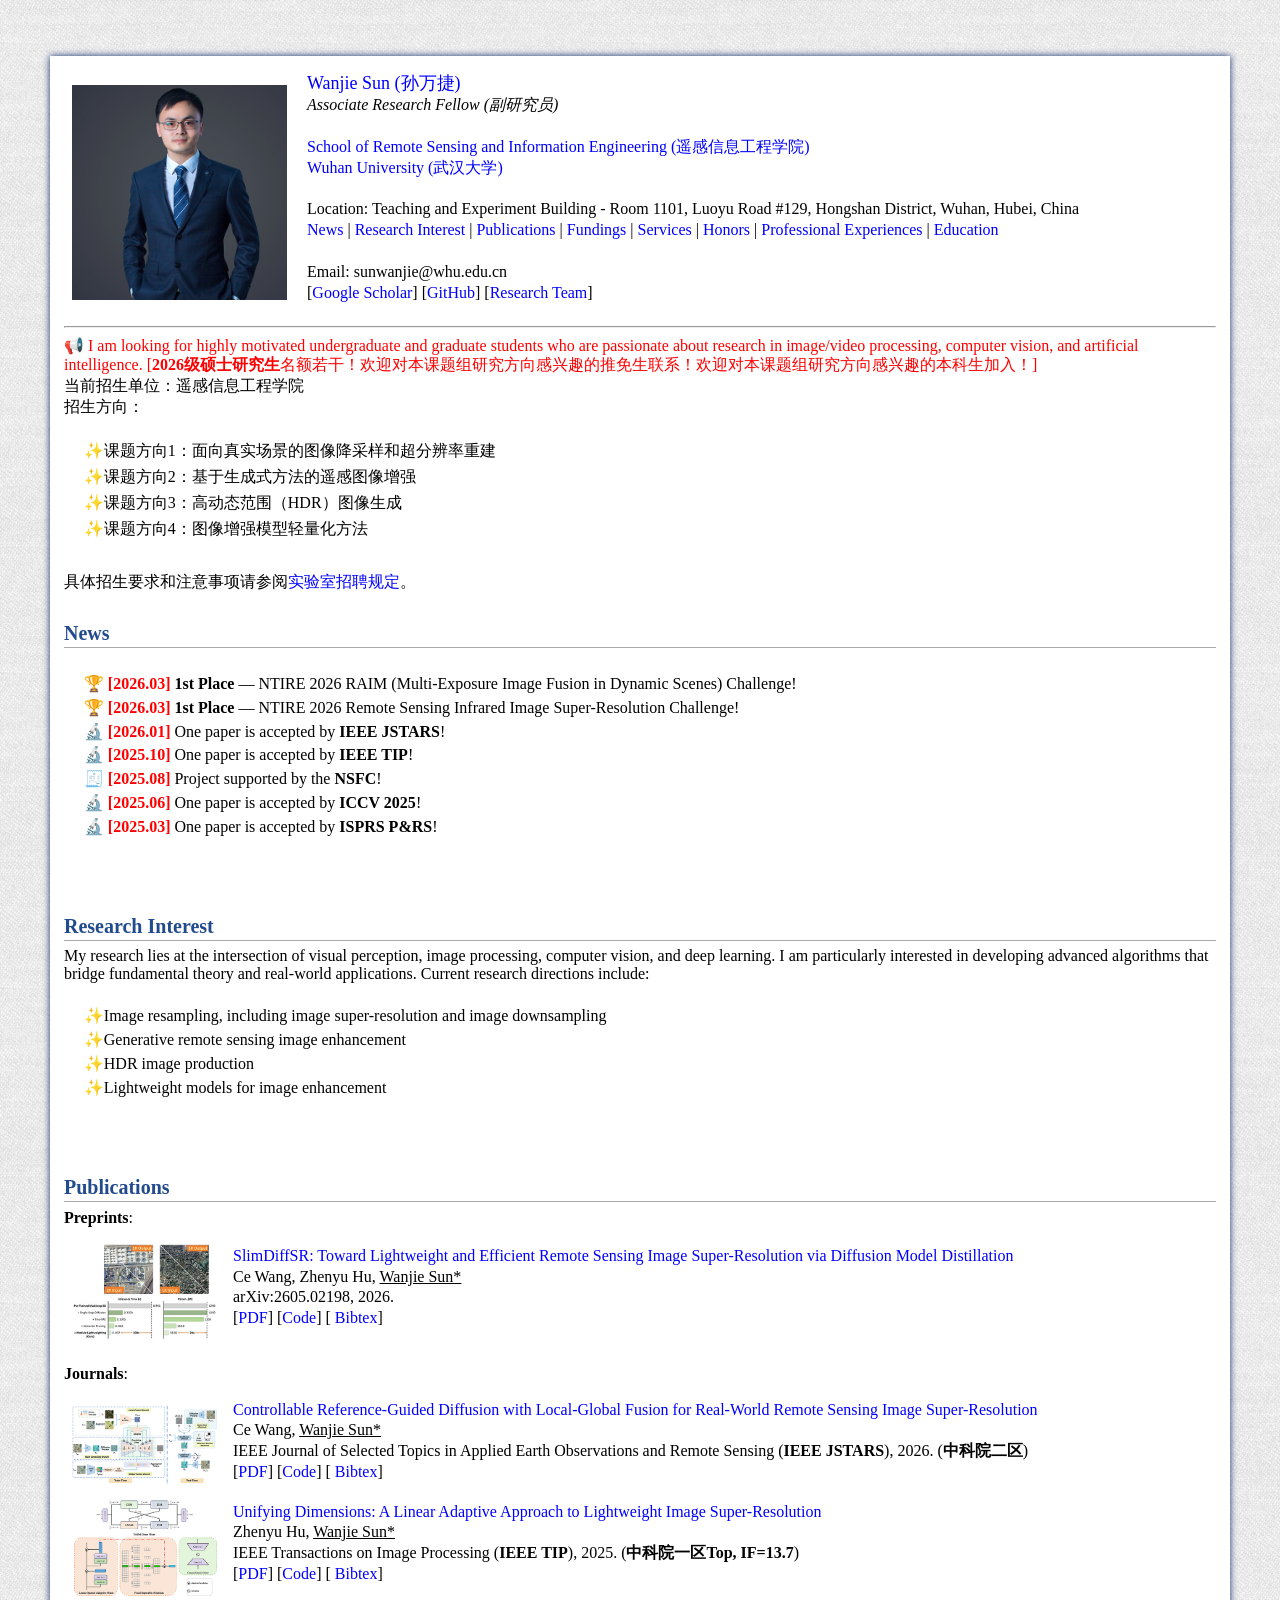
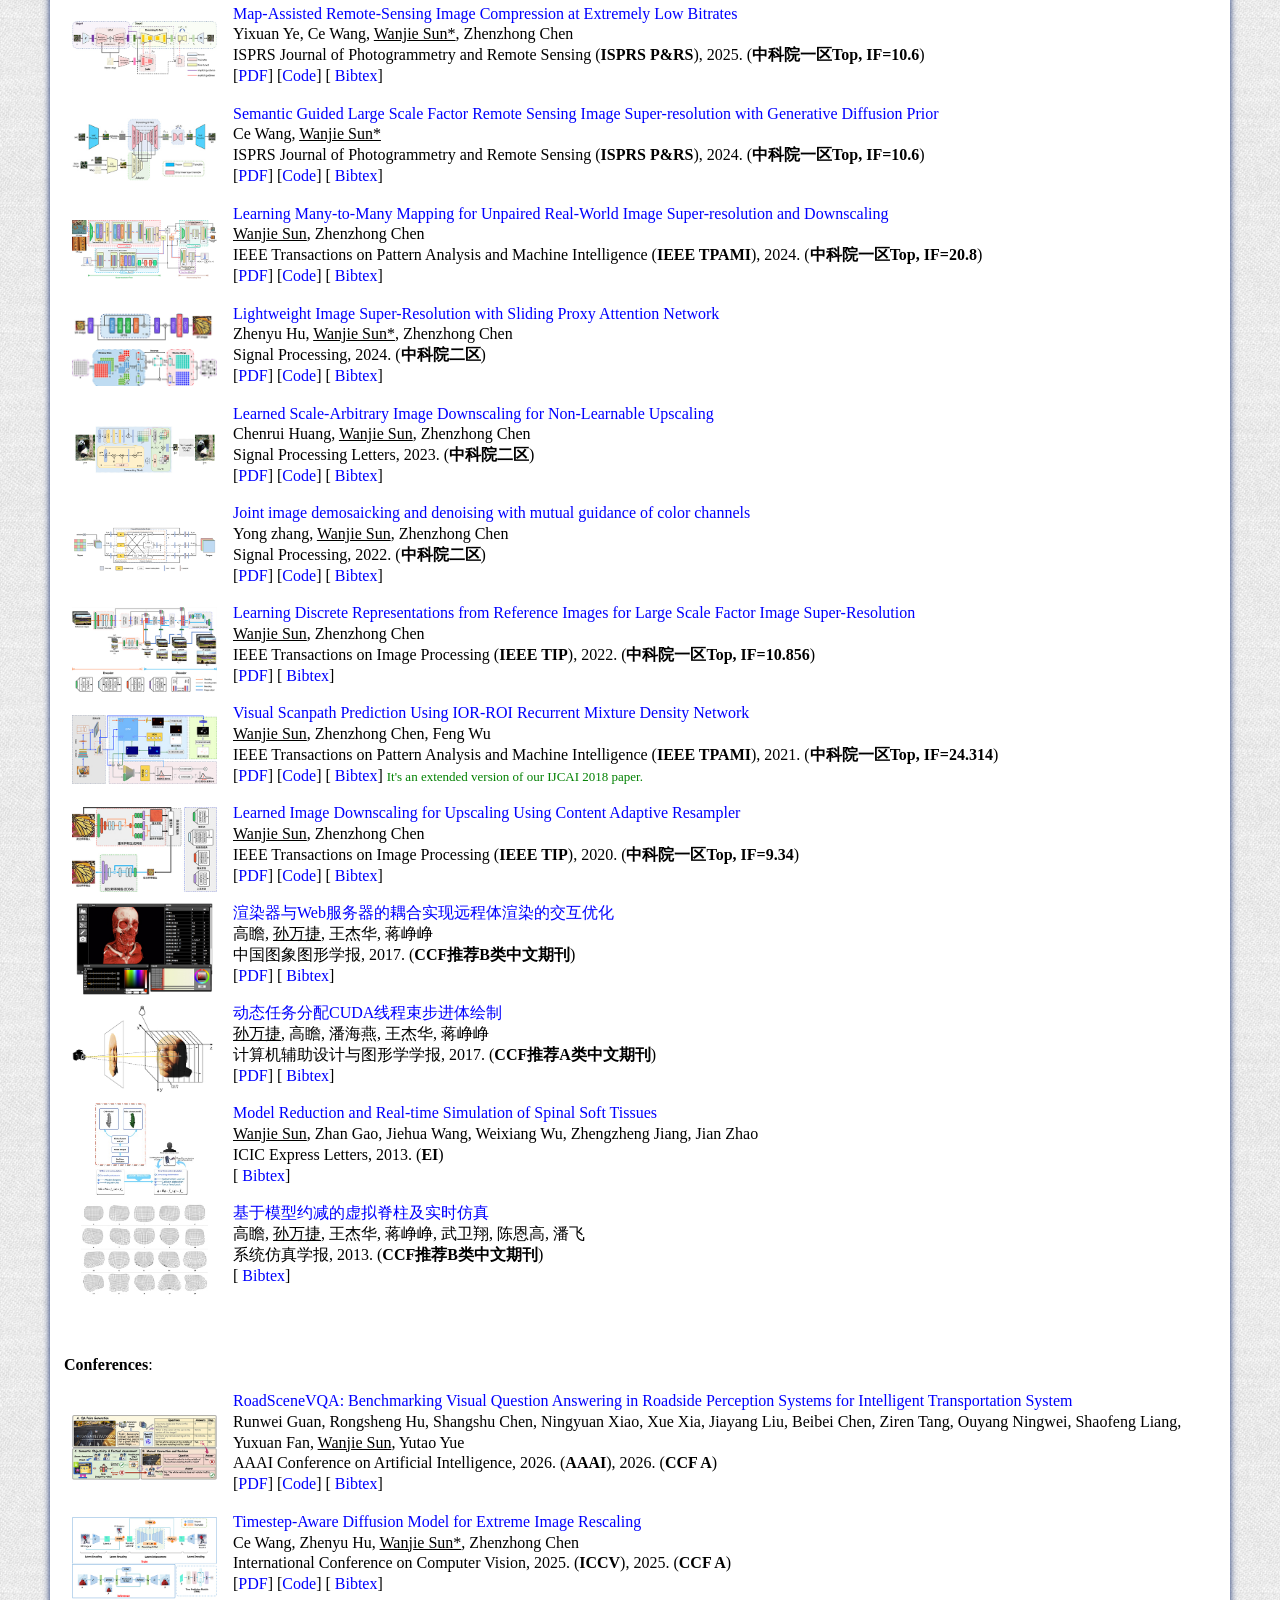
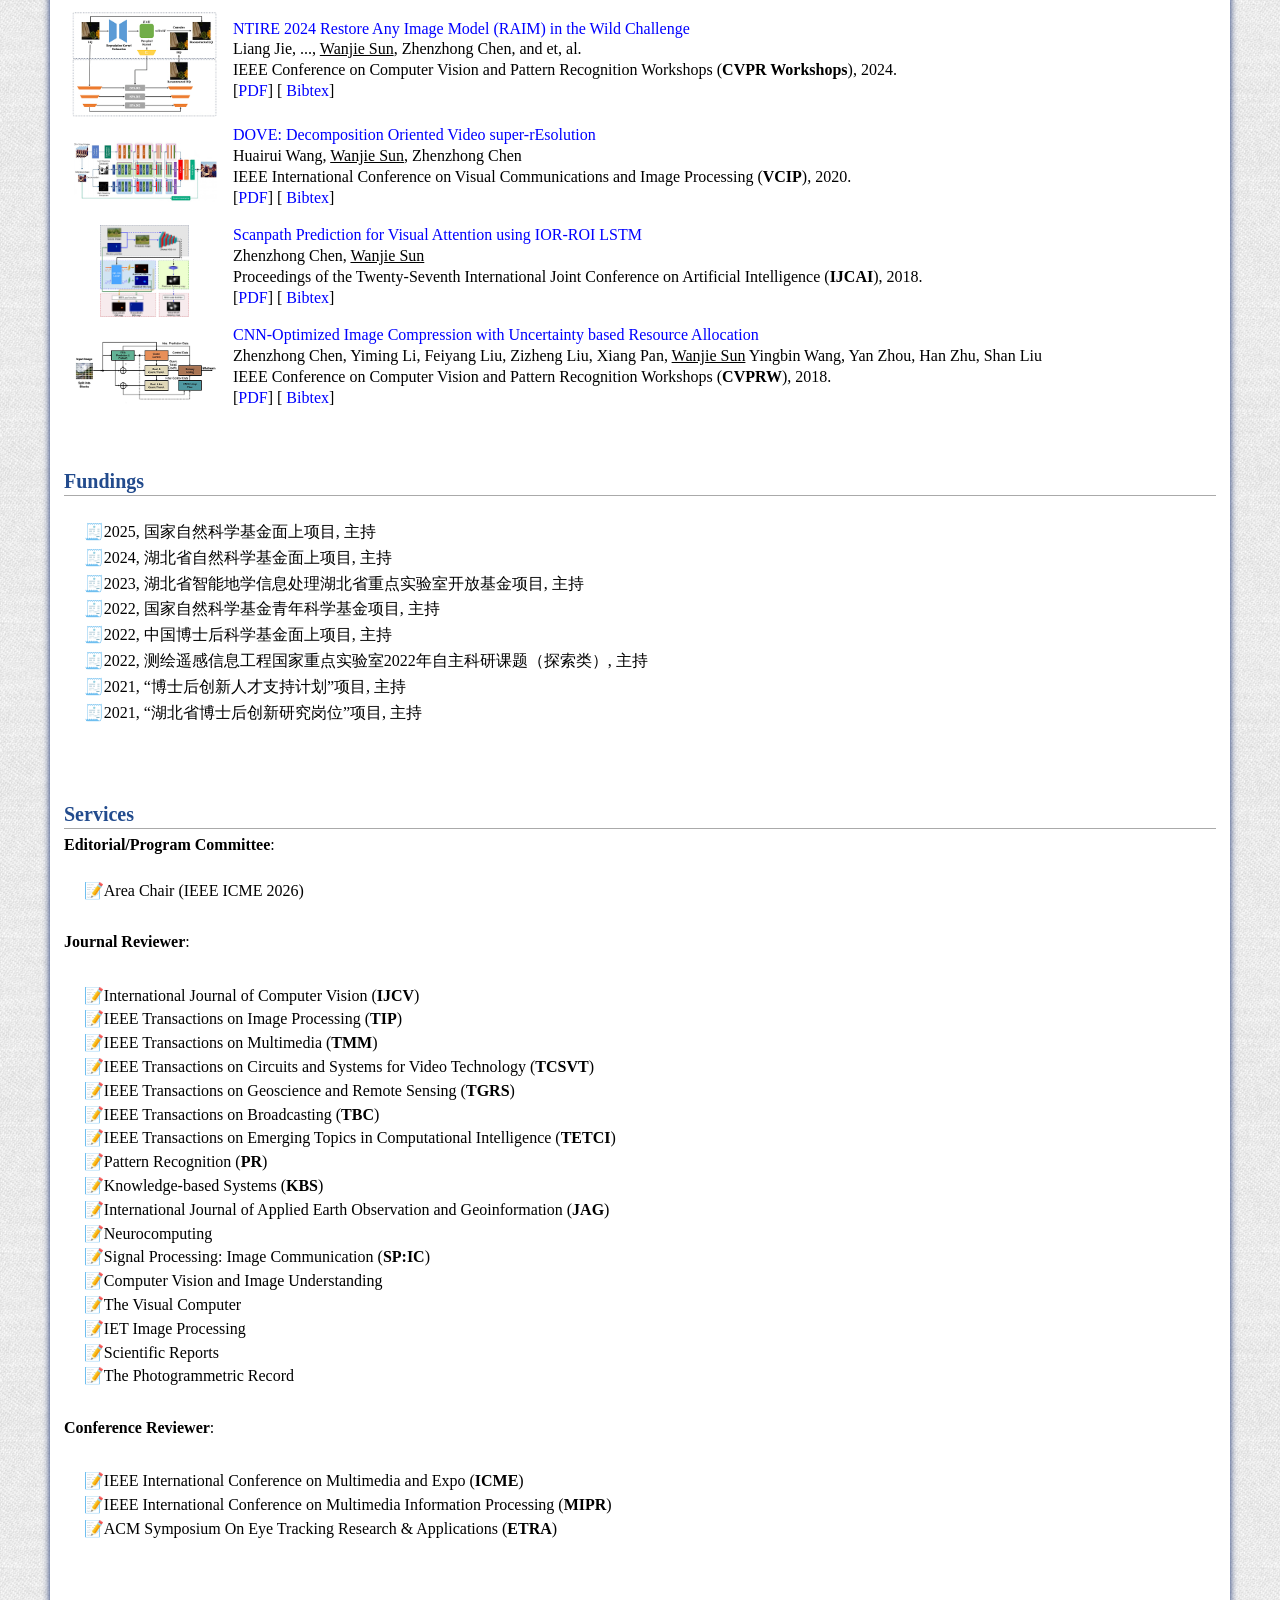
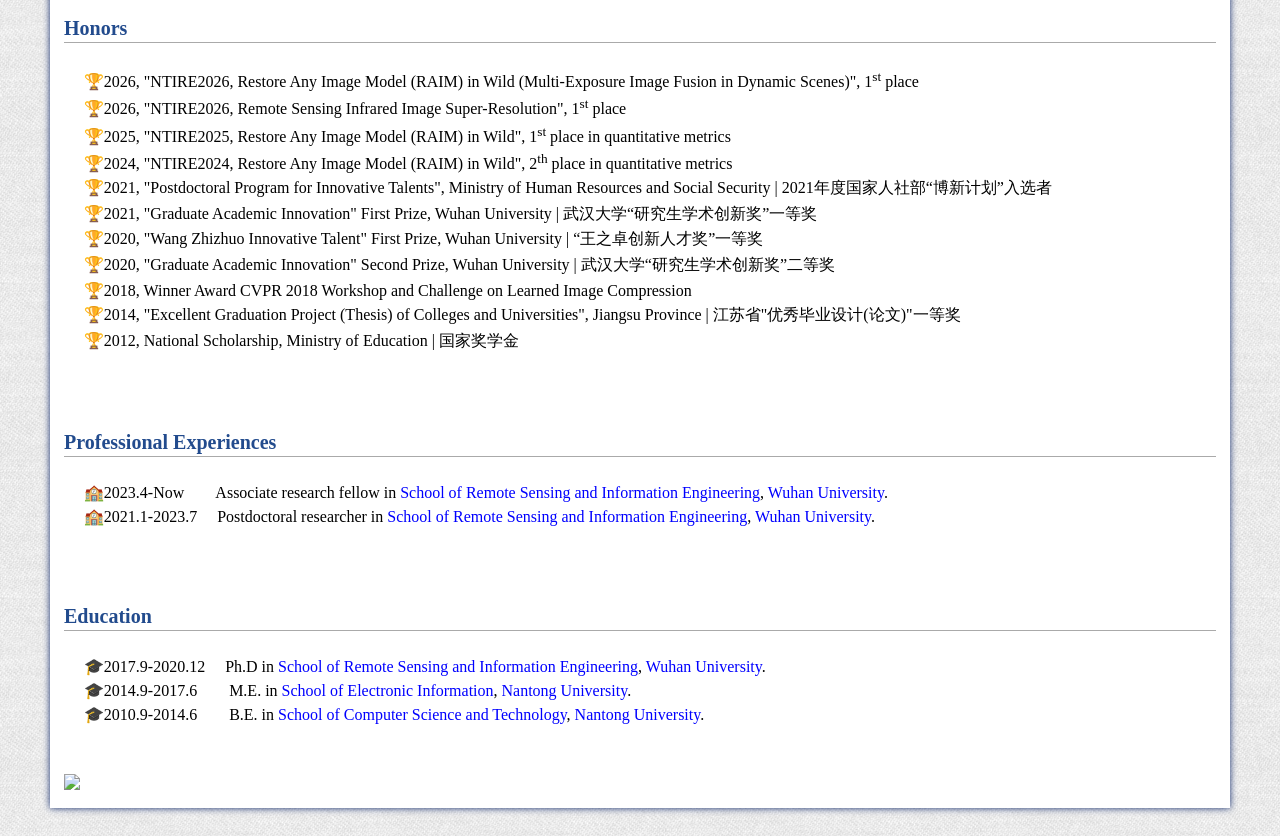
==== commit 5199a1d1: "update index" ====
--- a/index.html
+++ b/index.html
@@ -94,26 +94,26 @@
 <br />
 
 <A NAME="Publications"><h2>Publications</h2></A>
-<!-- <p><b>Preprints</b>: </p>
+<p><b>Preprints</b>: </p>
 <font size="3"> 
 <table>
         <tbody>
             <tr>
                 <td height="92" align="left">
-                    <img src="files/imgs/papers/arxiv2025_wc_0.jpg" width="145" />
-                </td>
-                <td height="92" style="text-align:left;">
-                    <p style="text-indent: 0rem;margin-left: 0rem;">
-            <a>Controllable Reference-Guided Diffusion with Local-Global Fusion for Real-World Remote Sensing Image Super-Resolution</a>
-            <br/>
-            Ce Wang, <u>Wanjie Sun*</u>
-            <br/>
-            arXiv:2506.23801, 2025.
-            <br/>
-            [<a href="https://arxiv.org/abs/2506.23801" target="_blank">PDF</a>]
-            [<a href="https://github.com/wwangcece/CRefDiff" target="_blank">Code</a>]
-            [<a href="javascript:toggleBibtex('arxiv2025_wc_0')"   target=_self> Bibtex</a>]  
-            <div id=arxiv2024_hzy class=blockcontent style="DISPLAY: none;">
+                    <img src="files/imgs/papers/arxiv2026_wc.jpg" width="145" />
+                </td>
+                <td height="92" style="text-align:left;">
+                    <p style="text-indent: 0rem;margin-left: 0rem;">
+            <a>SlimDiffSR: Toward Lightweight and Efficient Remote Sensing Image Super-Resolution via Diffusion Model Distillation</a>
+            <br/>
+            Ce Wang, Zhenyu Hu, <u>Wanjie Sun*</u>
+            <br/>
+            arXiv:2605.02198, 2026.
+            <br/>
+            [<a href="https://arxiv.org/abs/2605.02198" target="_blank">PDF</a>]
+            [<a href="https://github.com/wwangcece/SlimDiffSR" target="_blank">Code</a>]
+            [<a href="javascript:toggleBibtex('arxiv2026_wc')"   target=_self> Bibtex</a>]  
+            <div id=arxiv2026_wc class=blockcontent style="DISPLAY: none;">
                 <pre style="white-space: pre-wrap;">
                     N/A
                 </pre>
@@ -125,7 +125,7 @@
         </tbody>
     </table>
 </font>
-<br /> -->
+<br />
 
 <p><b>Journals</b>: </p>
 <font size="3"> 
@@ -145,10 +145,19 @@
             <br/>
             [<a href="https://arxiv.org/abs/2506.23801" target="_blank">PDF</a>]
             [<a href="https://github.com/wwangcece/CRefDiff" target="_blank">Code</a>]
-            [<a href="javascript:toggleBibtex('arxiv2025_wc_0')"   target=_self> Bibtex</a>]  
-            <div id=arxiv2024_hzy class=blockcontent style="DISPLAY: none;">
-                <pre style="white-space: pre-wrap;">
-                    N/A
+            [<a href="javascript:toggleBibtex('jstars2026')"   target=_self> Bibtex</a>]  
+            <div id=jstars2026 class=blockcontent style="DISPLAY: none;">
+                <pre style="white-space: pre-wrap;">
+                    @ARTICLE{11355810,
+                    author={Wang, Ce and Sun, Wanjie},
+                    journal={IEEE Journal of Selected Topics in Applied Earth Observations and Remote Sensing}, 
+                    title={Controllable Reference-Guided Diffusion With Local-Global Fusion for Real-World Remote Sensing Super Resolution}, 
+                    year={2026},
+                    volume={19},
+                    number={},
+                    pages={4963-4979},
+                    keywords={Remote sensing;Land surface;Image reconstruction;Superresolution;Earth;Diffusion models;Sentinel-2;Satellite images;Noise reduction;Fuses;Generative prior;multisensor image fusion;reference-based super-resolution (RefSR);remote sensing imagery},
+                    doi={10.1109/JSTARS.2026.3654927}}
                 </pre>
             </div> 
         </span>
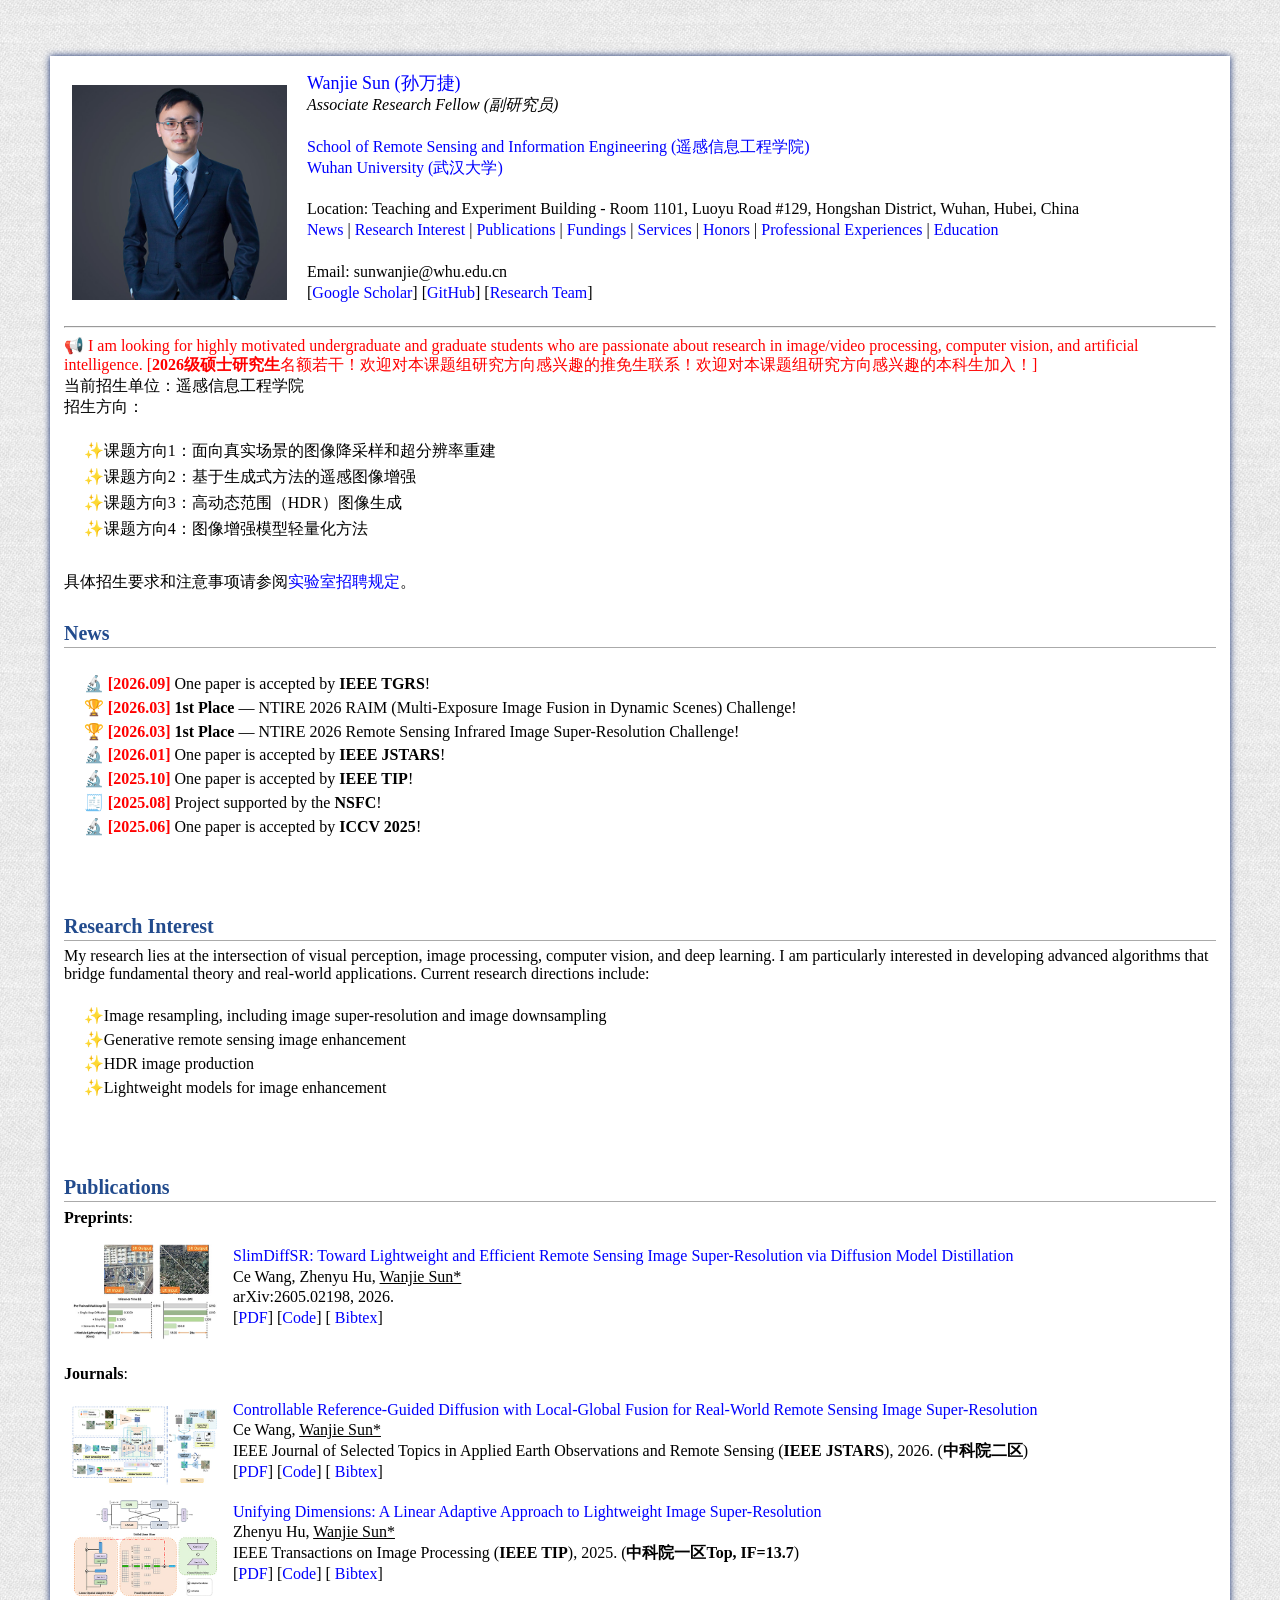
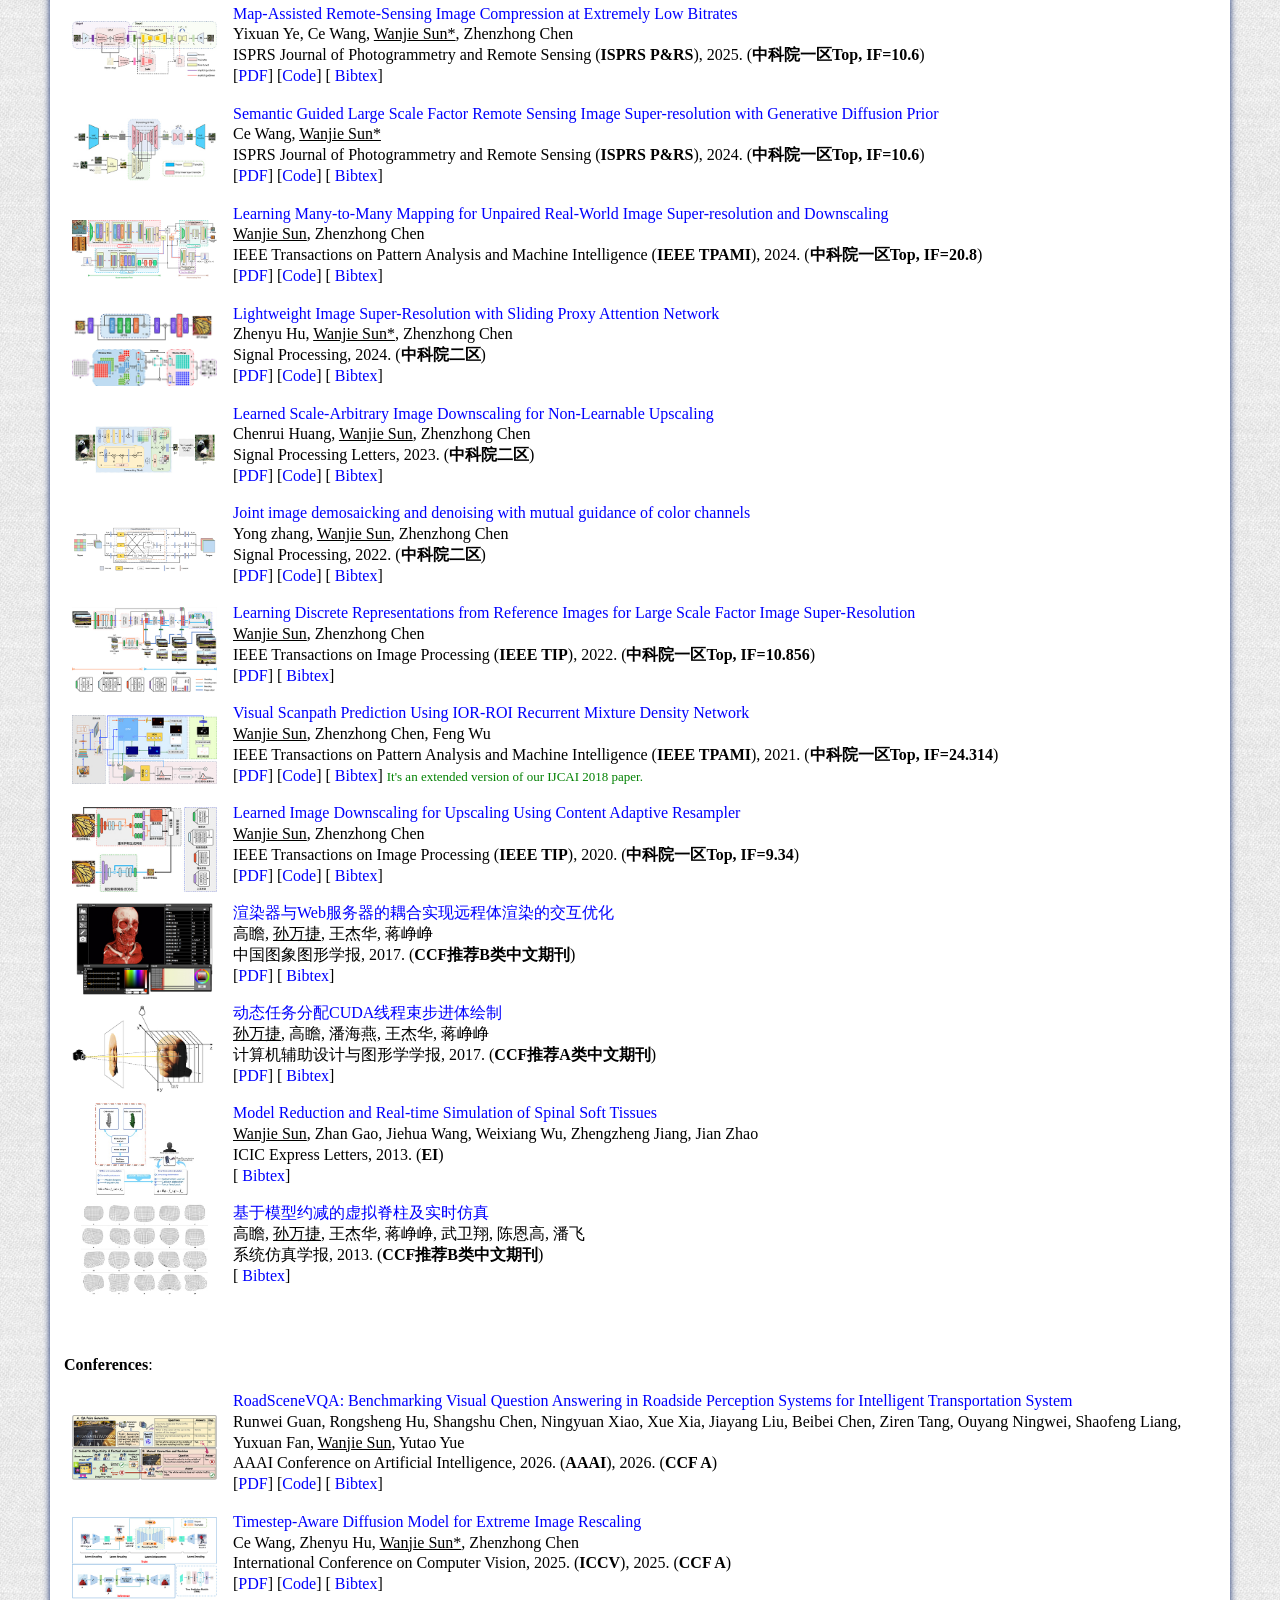
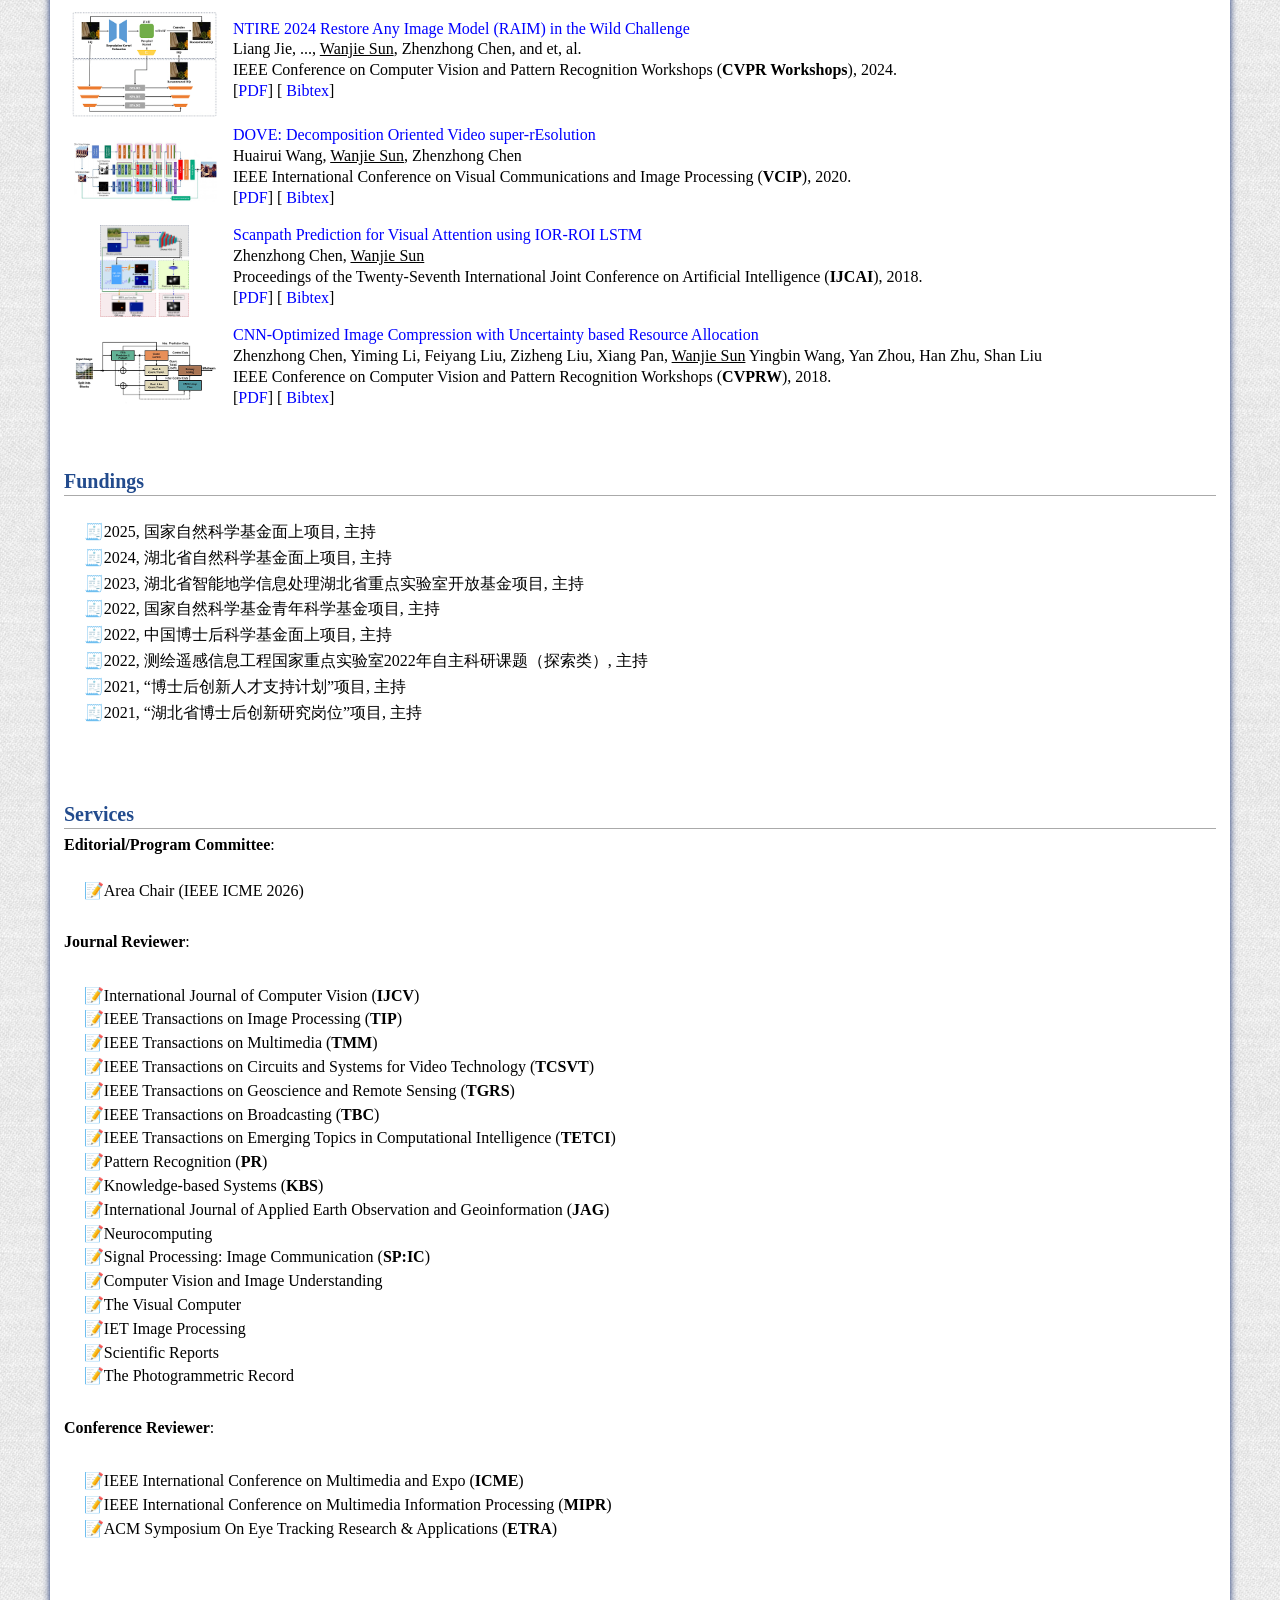
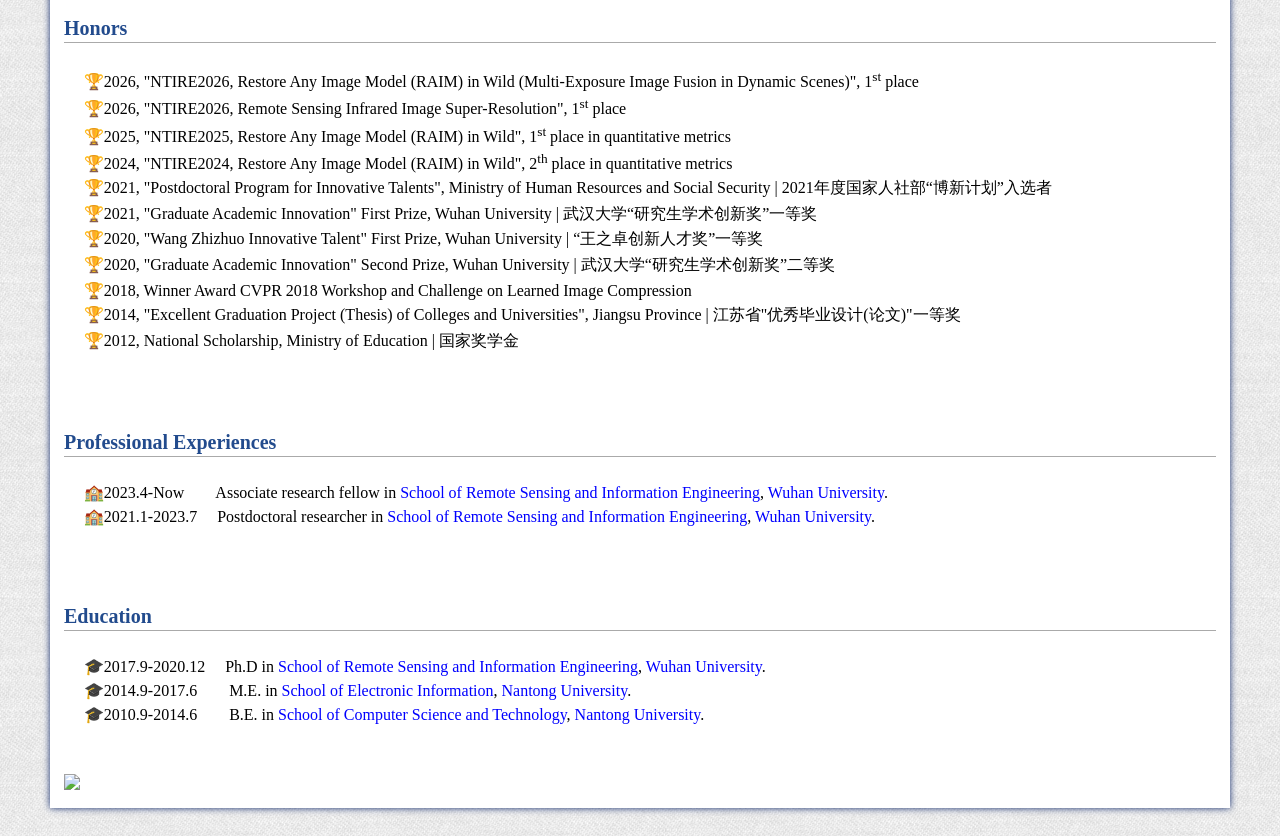
==== commit ff0db5db: "Update print statement from 'Hello' to 'Goodbye'" ====
--- a/index.html
+++ b/index.html
@@ -71,13 +71,13 @@
 
 <A NAME="News"><h2>News</h2></A>
 <ul class="no-marker">
+    <li> 🔬<b> <font color="#FF0000">[2026.09]</font> </b> One paper is accepted by <b>IEEE TGRS</b>!</li>
     <li> 🏆<b> <font color="#FF0000">[2026.03]</font> </b> <b>1st Place</b> — NTIRE 2026 RAIM (Multi-Exposure Image Fusion in Dynamic Scenes) Challenge!</li>
     <li> 🏆<b> <font color="#FF0000">[2026.03]</font> </b> <b>1st Place</b> — NTIRE 2026 Remote Sensing Infrared Image Super-Resolution Challenge!</li>
     <li> 🔬<b> <font color="#FF0000">[2026.01]</font> </b> One paper is accepted by <b>IEEE JSTARS</b>!</li>
     <li> 🔬<b> <font color="#FF0000">[2025.10]</font> </b> One paper is accepted by <b>IEEE TIP</b>!</li>
     <li> 🧾<b> <font color="#FF0000">[2025.08]</font> </b> Project supported by the <b>NSFC</b>!</li>
     <li> 🔬<b> <font color="#FF0000">[2025.06]</font> </b> One paper is accepted by <b>ICCV 2025</b>!</li>
-    <li> 🔬<b> <font color="#FF0000">[2025.03]</font> </b> One paper is accepted by <b>ISPRS P&RS</b>!</li>
 </ul>
 <br />
 
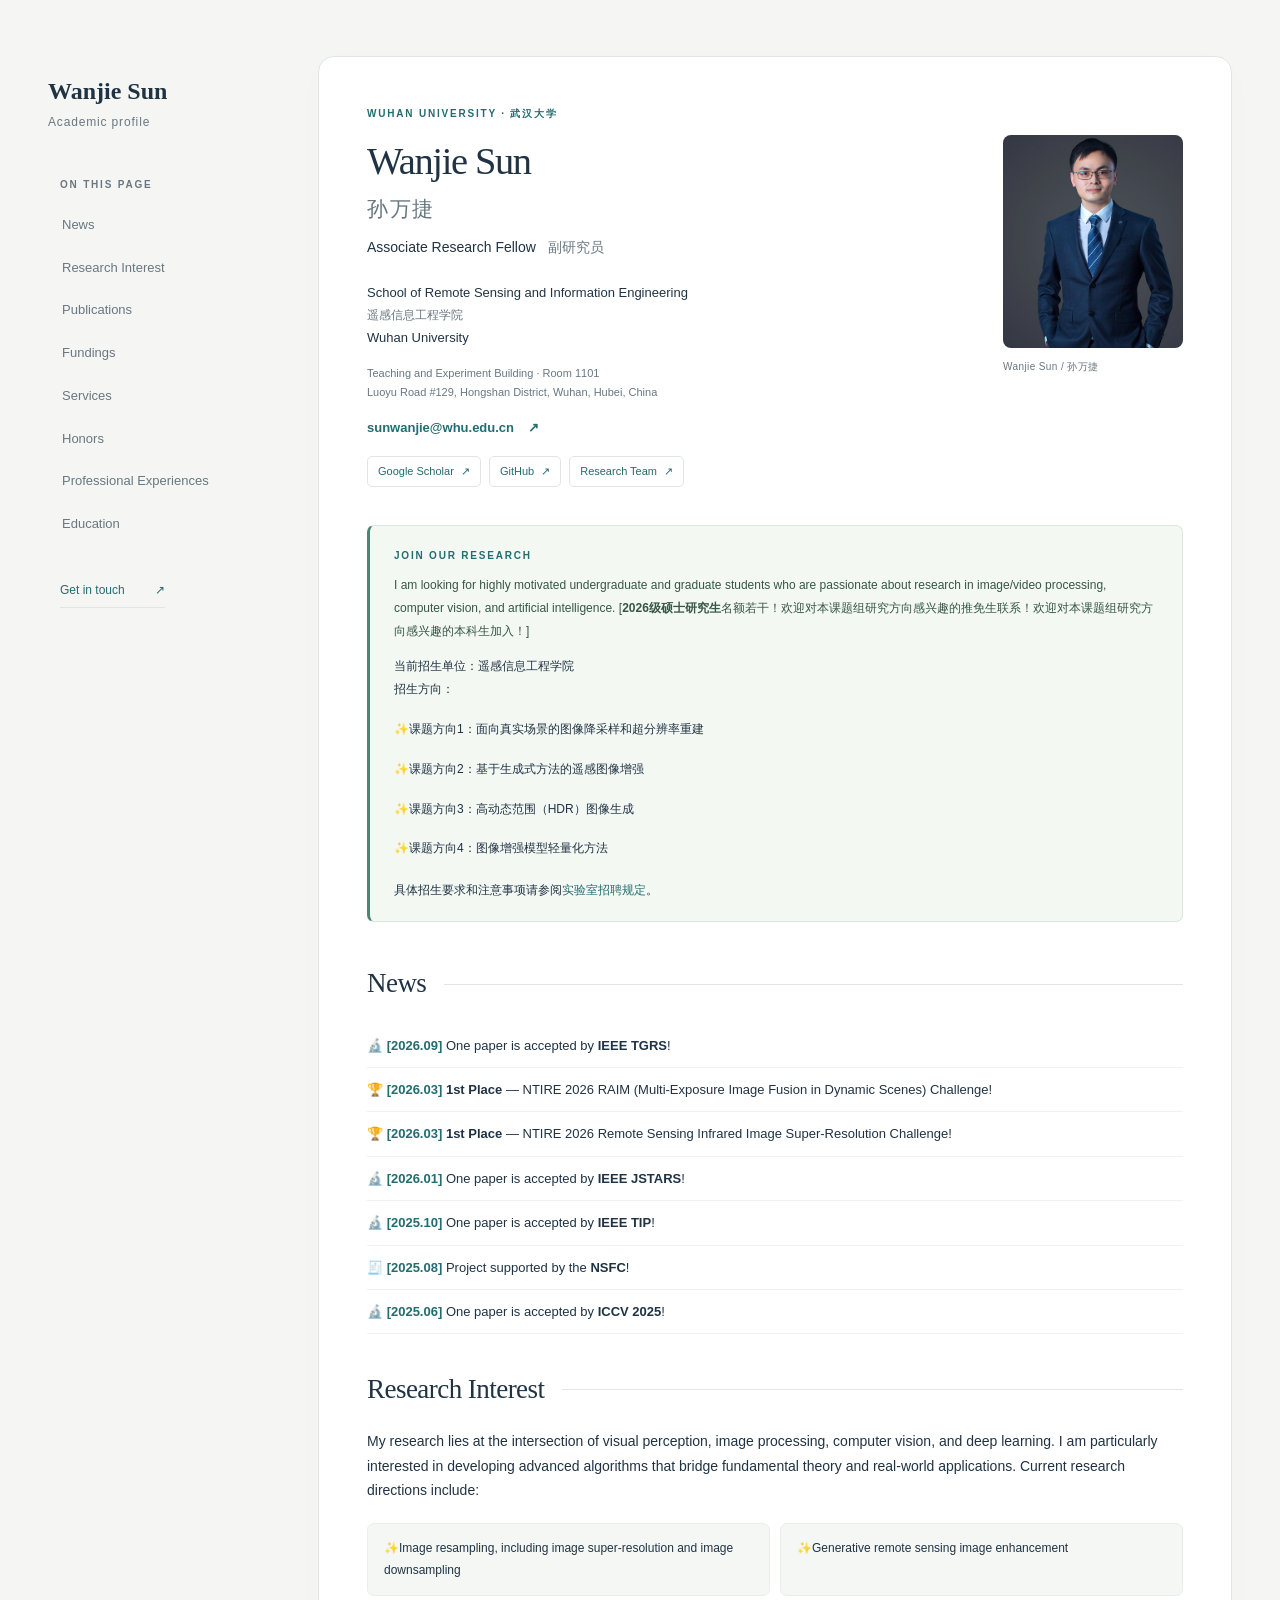
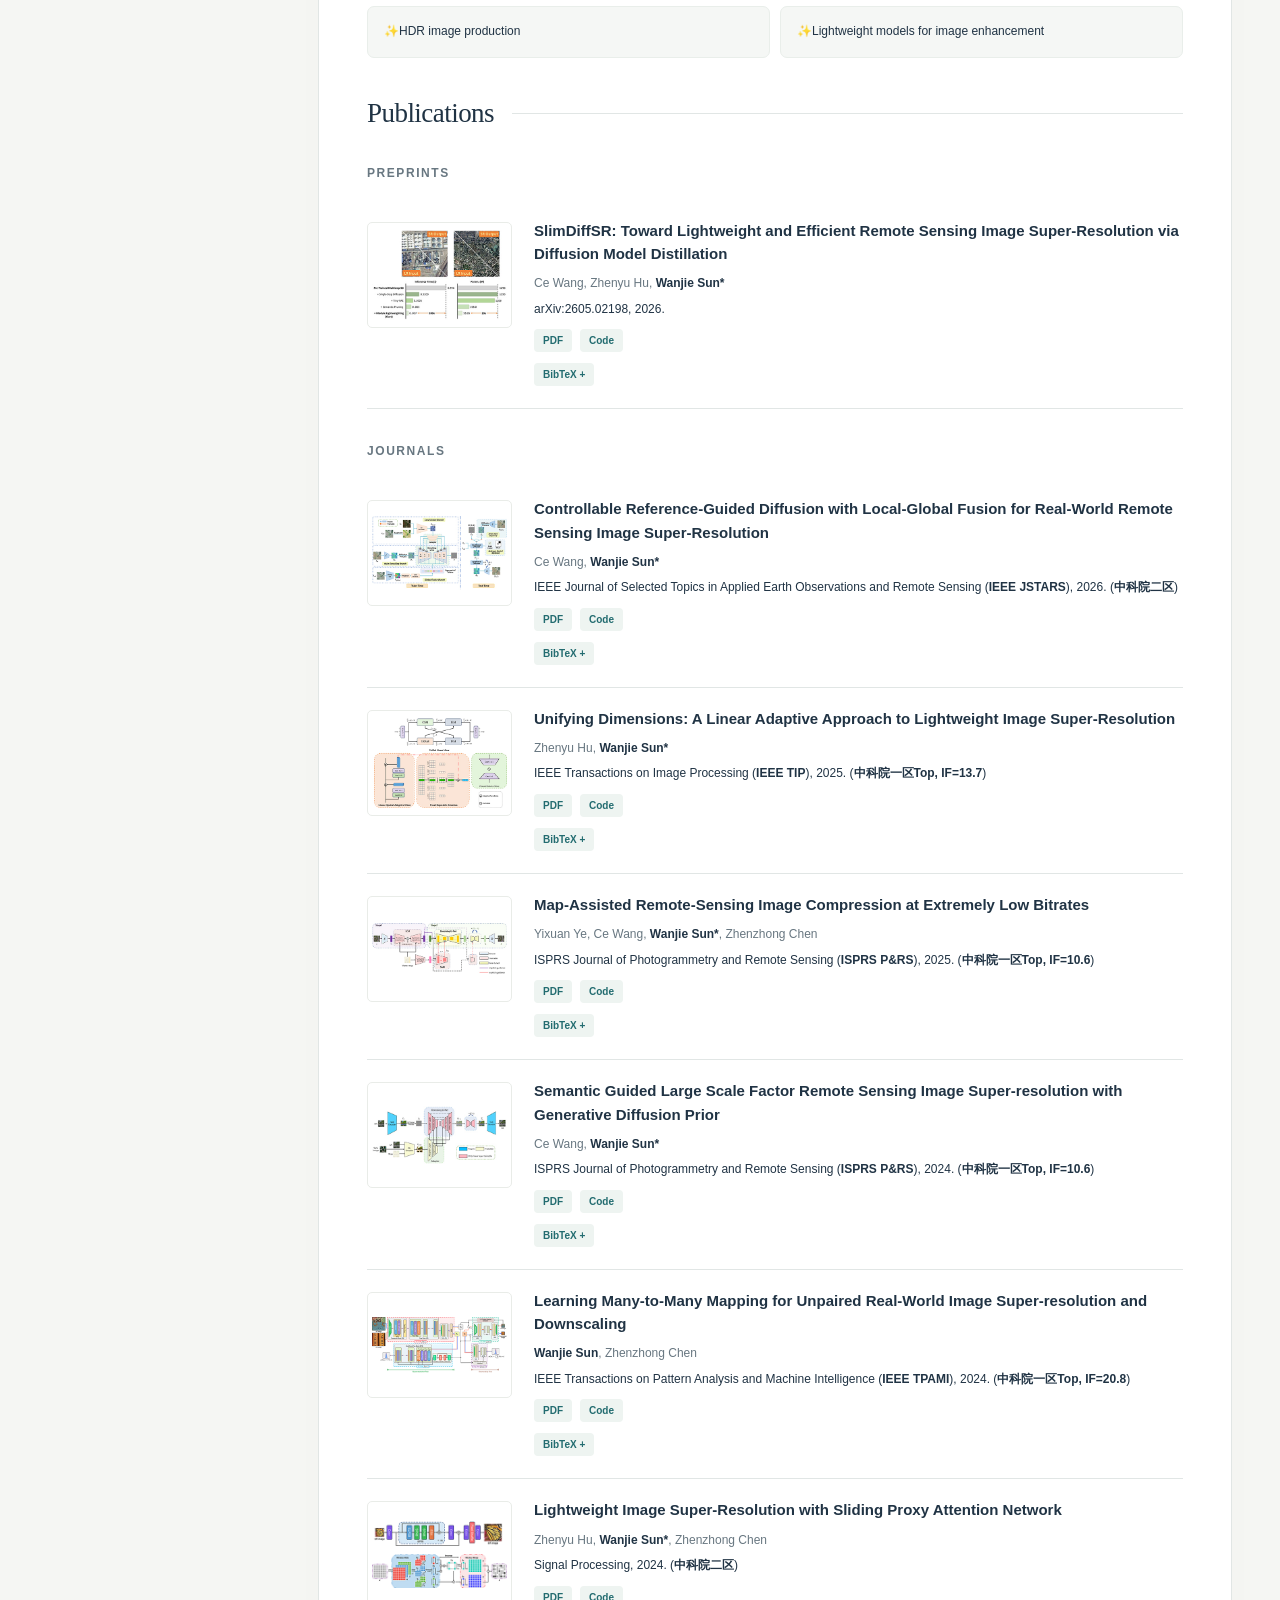
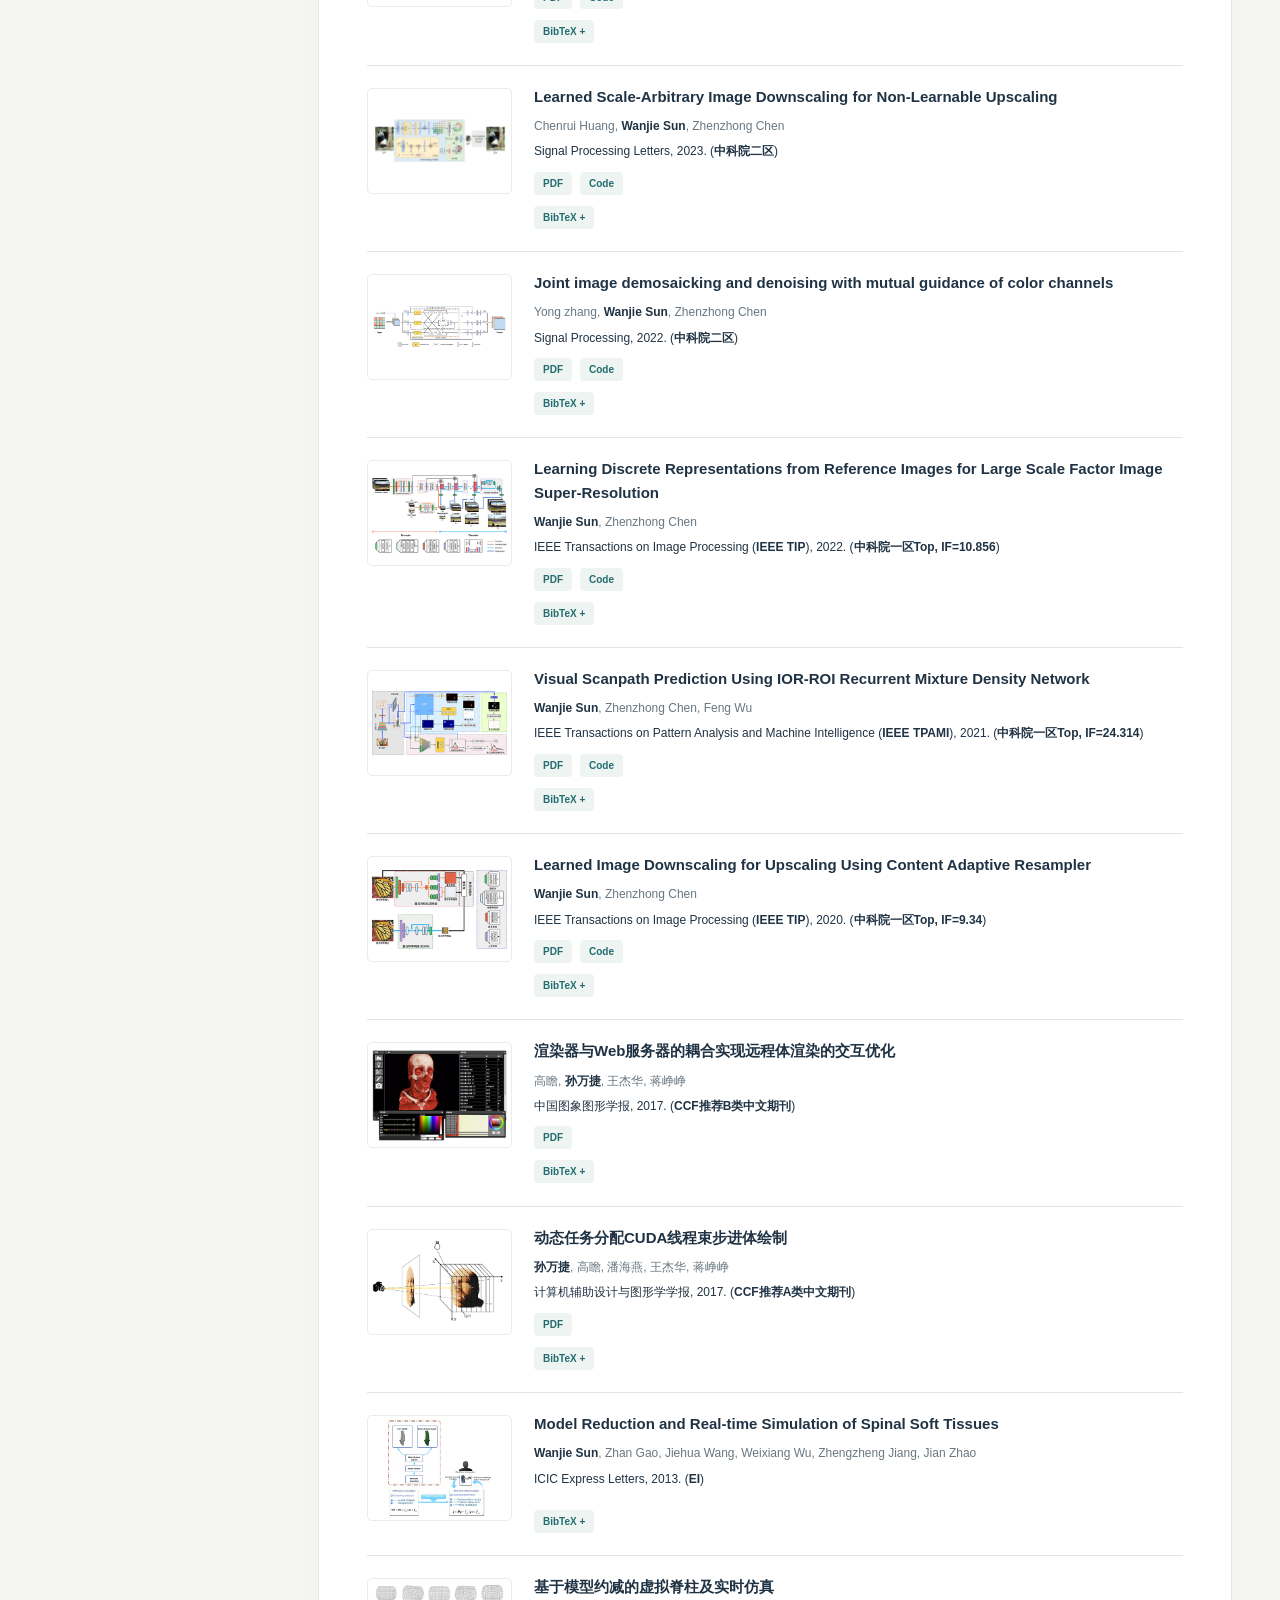
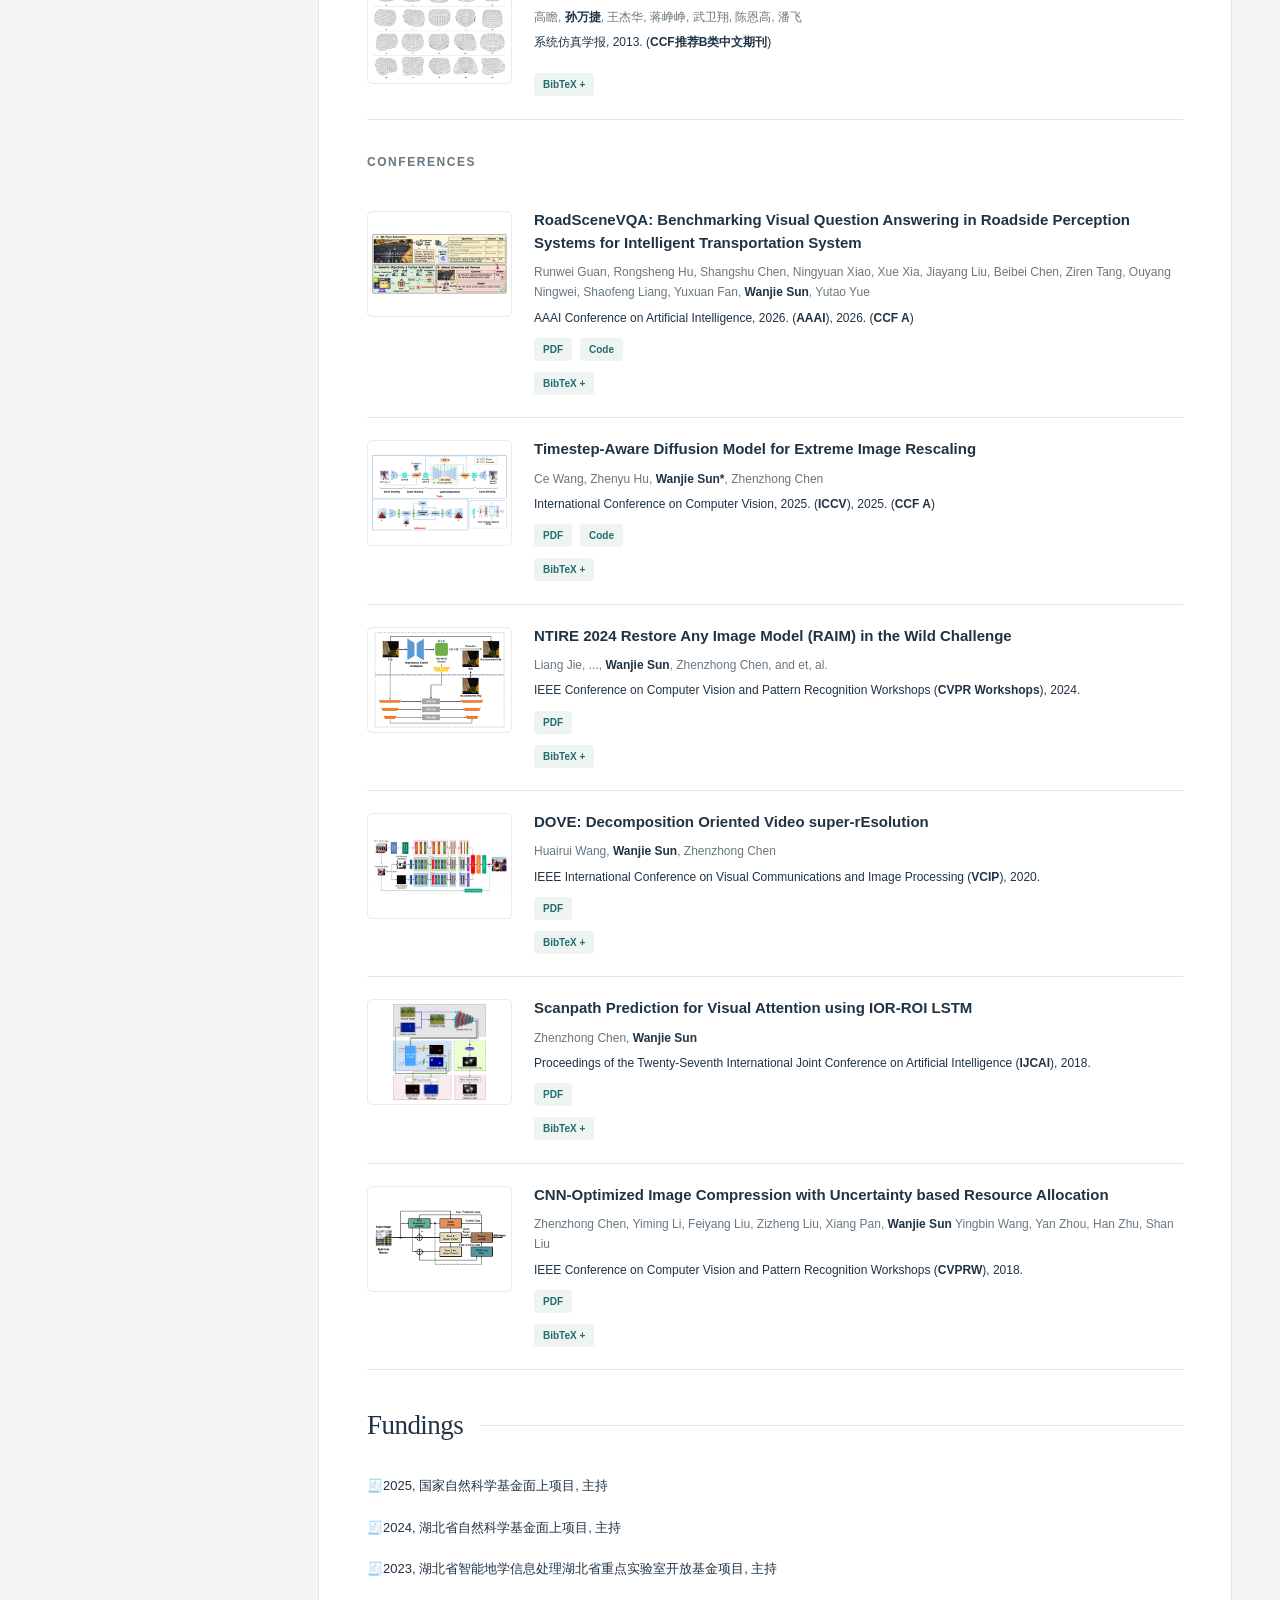
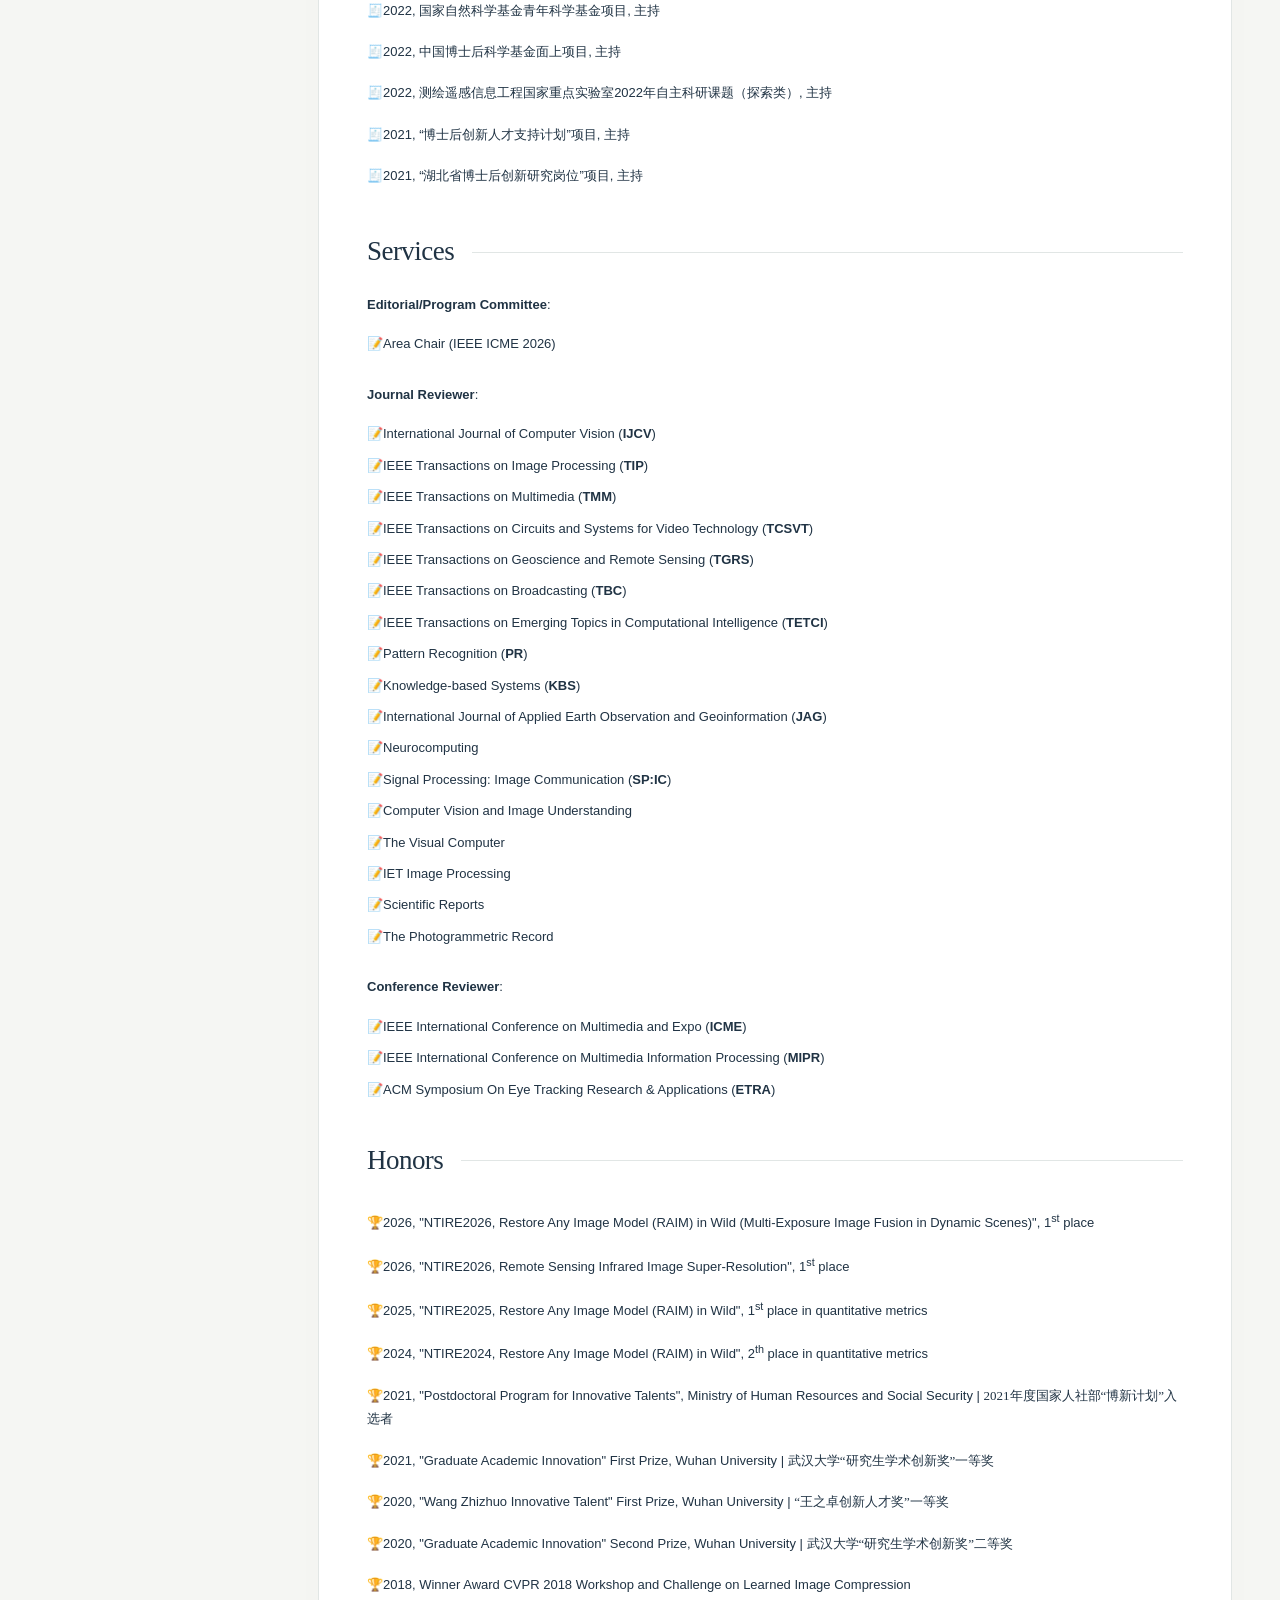
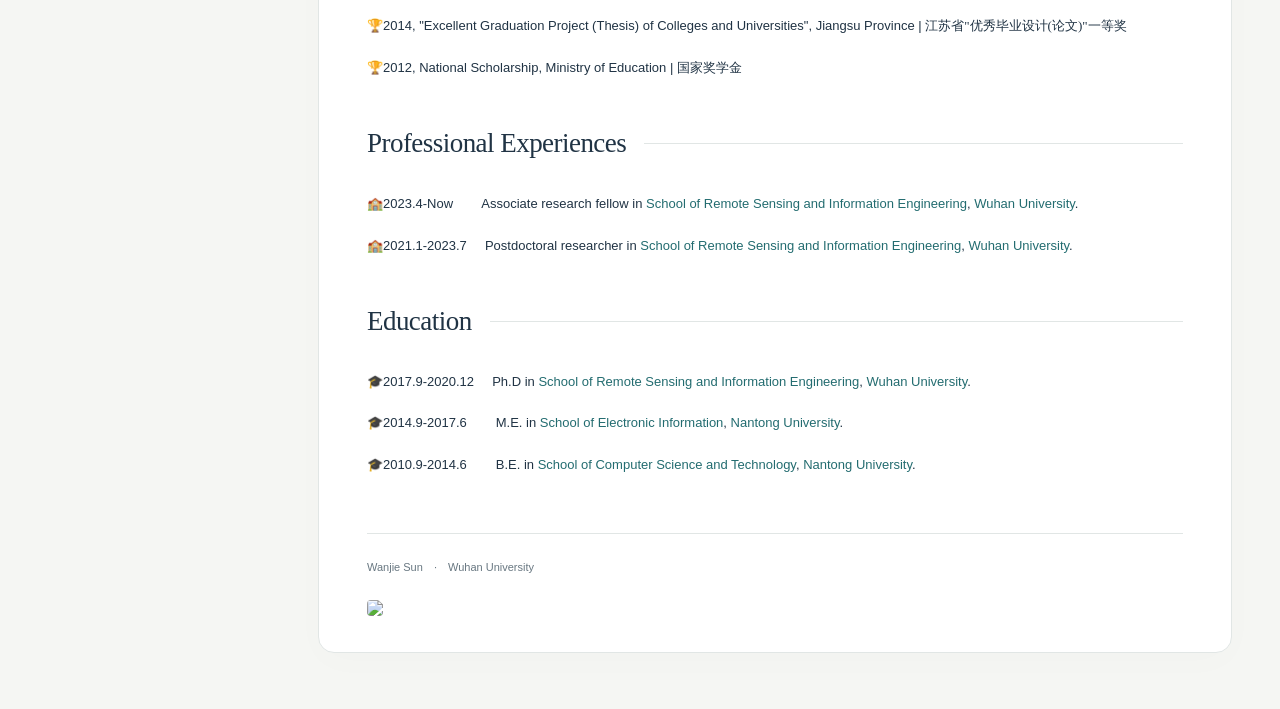
==== commit e2b1ef4c: "refactored" ====
--- a/index.html
+++ b/index.html
@@ -1,925 +1,489 @@
-<!DOCTYPE html PUBLIC "-//W3C//DTD XHTML 1.1//EN" "http://www.w3.org/TR/xhtml11/DTD/xhtml11.dtd">
-<html xmlns="http://www.w3.org/1999/xhtml" xml:lang="en">
-<head>
-<meta http-equiv="Content-Type" content="text/html;charset=utf-8" />
-<link rel="stylesheet" href="./files/css/jemdoc.css" type="text/css" />
-<script src="jquery.min.js"></script>
-<title>Wanjie Sun</title>
-
-<SCRIPT type=text/javascript>
-<!--
-// Toggle Display of BibTeX
-function toggleBibtex(articleid) {
-  var bib = document.getElementById(articleid);
-  // Toggle 
-    if(bib.style.display == "none") {
-      bib.style.display = "";
-    }
-    else {
-      bib.style.display = "none";
-    }
-}
--->
-</SCRIPT>
-</head>
- 
- 
-<body>
-
-<a id="home" class="anchor"></a>
-<div id="container"> 
-<div class="container"> 
-
-<table class="imgtable"><tr><td>
-<a href="./"><img src="./files/imgs/sunwanjie_512.jpg" alt="" height="215px" /></a>&nbsp;</td>
-<td align="left"><p><a href="./"><font size="4">Wanjie Sun (</font><font size="4"; font style="font-family:Microsoft YaHei">孙万捷</font><font size="4">)</font></a><br />
-<i> Associate Research Fellow (副研究员) </i>
-<br /><br />
-<a href="http://rsgis.whu.edu.cn/" target="_blank">School of Remote Sensing and Information Engineering (遥感信息工程学院)</a><br />
-<a href="https://www.whu.edu.cn/" target="_blank">Wuhan University (武汉大学)</a><br />
-<br />
-Location: Teaching and Experiment Building - Room 1101, Luoyu Road #129, Hongshan District, Wuhan, Hubei, China<br />
-<class="staffshortcut">
- <A HREF="#News">News</A> | 
- <A HREF="#Interest">Research Interest</A> | 
- <A HREF="#Publications">Publications</A> | 
- <A HREF="#Fundings">Fundings</A> |
- <A HREF="#Services">Services</A> | 
- <A HREF="#Honors">Honors</A> |
- <A HREF="#Professional Experiences">Professional Experiences</A> | 
- <A HREF="#Education">Education</A>
-<br />
-<br />
- 
-Email: sunwanjie@whu.edu.cn <br />
-[<a href="https://scholar.google.com/citations?user=EazNZ40AAAAJ&hl=en" target="_blank">Google Scholar</a>]
-[<a href="https://github.com/sunwj" target="_blank">GitHub</a>]
-[<a href="http://iip.whu.edu.cn/" target="_blank">Research Team</a>]
-</td></tr></table>
-
-<hr />
-<font color="#FF0000">📢 I am looking for highly motivated undergraduate and graduate students who are passionate about research in image/video processing, computer vision, and artificial intelligence. [<b>2026级硕士研究生</b>名额若干！欢迎对本课题组研究方向感兴趣的推免生联系！欢迎对本课题组研究方向感兴趣的本科生加入！]</font><br />
-当前招生单位：遥感信息工程学院<br />
-招生方向：
-<ul class="no-marker">
-    <li>✨课题方向1：面向真实场景的图像降采样和超分辨率重建</li>
-    <li>✨课题方向2：基于生成式方法的遥感图像增强</li>
-    <li>✨课题方向3：高动态范围（HDR）图像生成</li>
-    <li>✨课题方向4：图像增强模型轻量化方法</li>
-</ul>
-具体招生要求和注意事项请参阅<a href="http://iip.whu.edu.cn/recruitment.html" target="_blank">实验室招聘规定</a>。<br />
-
-<A NAME="News"><h2>News</h2></A>
-<ul class="no-marker">
-    <li> 🔬<b> <font color="#FF0000">[2026.09]</font> </b> One paper is accepted by <b>IEEE TGRS</b>!</li>
-    <li> 🏆<b> <font color="#FF0000">[2026.03]</font> </b> <b>1st Place</b> — NTIRE 2026 RAIM (Multi-Exposure Image Fusion in Dynamic Scenes) Challenge!</li>
-    <li> 🏆<b> <font color="#FF0000">[2026.03]</font> </b> <b>1st Place</b> — NTIRE 2026 Remote Sensing Infrared Image Super-Resolution Challenge!</li>
-    <li> 🔬<b> <font color="#FF0000">[2026.01]</font> </b> One paper is accepted by <b>IEEE JSTARS</b>!</li>
-    <li> 🔬<b> <font color="#FF0000">[2025.10]</font> </b> One paper is accepted by <b>IEEE TIP</b>!</li>
-    <li> 🧾<b> <font color="#FF0000">[2025.08]</font> </b> Project supported by the <b>NSFC</b>!</li>
-    <li> 🔬<b> <font color="#FF0000">[2025.06]</font> </b> One paper is accepted by <b>ICCV 2025</b>!</li>
-</ul>
-<br />
-
-
- 
-<A NAME="Interest"><h2>Research Interest</h2></A>
-My research lies at the intersection of visual perception, image processing, computer vision, and deep learning. I am particularly interested in developing advanced algorithms that bridge fundamental theory and real-world applications. Current research directions include:
-<ul class="no-marker">
-    <li>✨Image resampling, including image super-resolution and image downsampling</li>
-    <li>✨Generative remote sensing image enhancement</li>
-    <li>✨HDR image production</li>
-    <li>✨Lightweight models for image enhancement</li>
-</ul>
-<br />
-
-<A NAME="Publications"><h2>Publications</h2></A>
-<p><b>Preprints</b>: </p>
-<font size="3"> 
-<table>
-        <tbody>
-            <tr>
-                <td height="92" align="left">
-                    <img src="files/imgs/papers/arxiv2026_wc.jpg" width="145" />
-                </td>
-                <td height="92" style="text-align:left;">
-                    <p style="text-indent: 0rem;margin-left: 0rem;">
-            <a>SlimDiffSR: Toward Lightweight and Efficient Remote Sensing Image Super-Resolution via Diffusion Model Distillation</a>
-            <br/>
-            Ce Wang, Zhenyu Hu, <u>Wanjie Sun*</u>
-            <br/>
-            arXiv:2605.02198, 2026.
-            <br/>
-            [<a href="https://arxiv.org/abs/2605.02198" target="_blank">PDF</a>]
-            [<a href="https://github.com/wwangcece/SlimDiffSR" target="_blank">Code</a>]
-            [<a href="javascript:toggleBibtex('arxiv2026_wc')"   target=_self> Bibtex</a>]  
-            <div id=arxiv2026_wc class=blockcontent style="DISPLAY: none;">
-                <pre style="white-space: pre-wrap;">
-                    N/A
-                </pre>
-            </div> 
-        </span>
-        </p>
-                </td>
-            </tr>
-        </tbody>
-    </table>
-</font>
-<br />
-
-<p><b>Journals</b>: </p>
-<font size="3"> 
-    <table>
-        <tbody>
-            <tr>
-                <td height="92" align="left">
-                    <img src="files/imgs/papers/arxiv2025_wc_0.jpg" width="145" />
-                </td>
-                <td height="92" style="text-align:left;">
-                    <p style="text-indent: 0rem;margin-left: 0rem;">
-            <a>Controllable Reference-Guided Diffusion with Local-Global Fusion for Real-World Remote Sensing Image Super-Resolution</a>
-            <br/>
-            Ce Wang, <u>Wanjie Sun*</u>
-            <br/>
-            IEEE Journal of Selected Topics in Applied Earth Observations and Remote Sensing (<b>IEEE JSTARS</b>), 2026. (<b>中科院二区</b>)
-            <br/>
-            [<a href="https://arxiv.org/abs/2506.23801" target="_blank">PDF</a>]
-            [<a href="https://github.com/wwangcece/CRefDiff" target="_blank">Code</a>]
-            [<a href="javascript:toggleBibtex('jstars2026')"   target=_self> Bibtex</a>]  
-            <div id=jstars2026 class=blockcontent style="DISPLAY: none;">
-                <pre style="white-space: pre-wrap;">
-                    @ARTICLE{11355810,
-                    author={Wang, Ce and Sun, Wanjie},
-                    journal={IEEE Journal of Selected Topics in Applied Earth Observations and Remote Sensing}, 
-                    title={Controllable Reference-Guided Diffusion With Local-Global Fusion for Real-World Remote Sensing Super Resolution}, 
-                    year={2026},
-                    volume={19},
-                    number={},
-                    pages={4963-4979},
-                    keywords={Remote sensing;Land surface;Image reconstruction;Superresolution;Earth;Diffusion models;Sentinel-2;Satellite images;Noise reduction;Fuses;Generative prior;multisensor image fusion;reference-based super-resolution (RefSR);remote sensing imagery},
-                    doi={10.1109/JSTARS.2026.3654927}}
-                </pre>
-            </div> 
-        </span>
-        </p>
-                </td>
-            </tr>
-
-            <tr>
-                <td height="92" align="left">
-                    <img src="files/imgs/papers/arxiv2024_hzy.jpg" width="145" />
-                </td>
-                <td height="92" style="text-align:left;">
-                    <p style="text-indent: 0rem;margin-left: 0rem;">
-            <a>Unifying Dimensions: A Linear Adaptive Approach to Lightweight Image Super-Resolution</a>
-            <br/>
-            Zhenyu Hu, <u>Wanjie Sun*</u>
-            <br/>
-            IEEE Transactions on Image Processing (<b>IEEE TIP</b>), 2025. (<b>中科院一区Top, IF=13.7</b>)
-            <br/>
-            [<a href="https://arxiv.org/abs/2409.17597" target="_blank">PDF</a>]
-            [<a href="https://github.com/zononhzy/LAMNet" target="_blank">Code</a>]
-            [<a href="javascript:toggleBibtex('arxiv2024_hzy')"   target=_self> Bibtex</a>]  
-            <div id=arxiv2024_hzy class=blockcontent style="DISPLAY: none;">
-                <pre style="white-space: pre-wrap;">
-@ARTICLE{tip2025,
-  author={Hu, Zhenyu and Sun, Wanjie},
-  journal={IEEE Transactions on Image Processing}, 
-  title={Unifying Dimensions: A Linear Adaptive Approach to Lightweight Image Super-Resolution}, 
-  year={2025},
-  volume={},
-  number={},
-  pages={},
-  doi={}}
-                </pre>
-            </div> 
-        </span>
-        </p>
-                </td>
-            </tr>
-
-            <tr>
-                <td height="92" align="left">
-                    <img src="files/imgs/papers/arxiv2024_yyx.jpg" width="145" />
-                </td>
-                <td height="92" style="text-align:left;">
-                    <p style="text-indent: 0rem;margin-left: 0rem;">
-            <a>Map-Assisted Remote-Sensing Image Compression at Extremely Low Bitrates</a>
-            <br/>
-            Yixuan Ye, Ce Wang, <u>Wanjie Sun*</u>, Zhenzhong Chen
-            <br/>
-            ISPRS Journal of Photogrammetry and Remote Sensing (<b>ISPRS P&RS</b>), 2025. (<b>中科院一区Top, IF=10.6</b>)
-            <br/>
-            [<a href="https://arxiv.org/abs/2409.01935" target="_blank">PDF</a>]
-            [<a href="https://github.com/WHUyyx/MAGC" target="_blank">Code</a>]
-            [<a href="javascript:toggleBibtex('arxiv2024_yyx')"   target=_self> Bibtex</a>]  
-            <div id=arxiv2024_yyx class=blockcontent style="DISPLAY: none;">
-                <pre style="white-space: pre-wrap;">
-@article{YE2025159,
-title = {Map-Assisted remote-sensing image compression at extremely low bitrates},
-journal = {ISPRS Journal of Photogrammetry and Remote Sensing},
-volume = {223},
-pages = {159-172},
-year = {2025},
-author = {Yixuan Ye and Ce Wang and Wanjie Sun and Zhenzhong Chen},
-}
-                </pre>
-            </div> 
-        </span>
-        </p>
-                </td>
-            </tr>
-  
-            <tr>
-                <td height="92" align="left">
-                    <img src="files/imgs/papers/arxiv2024_wc_0.jpg" width="145" />
-                </td>
-                <td height="92" style="text-align:left;">
-                    <p style="text-indent: 0rem;margin-left: 0rem;">
-            <a>Semantic Guided Large Scale Factor Remote Sensing Image Super-resolution
-with Generative Diffusion Prior</a>
-            <br/>
-            Ce Wang, <u>Wanjie Sun*</u>
-            <br/>
-            ISPRS Journal of Photogrammetry and Remote Sensing (<b>ISPRS P&RS</b>), 2024. (<b>中科院一区Top, IF=10.6</b>)
-            <br/>
-            [<a href="http://arxiv.org/abs/2405.07044" target="_blank">PDF</a>]
-            [<a href="https://github.com/wwangcece/SGDM" target="_blank">Code</a>]
-            [<a href="javascript:toggleBibtex('wc_isprs')"   target=_self> Bibtex</a>]  
-            <div id=wc_isprs class=blockcontent style="DISPLAY: none;">
-                <pre style="white-space: pre-wrap;">
-@article{WANG2025125,
-title = {Semantic guided large scale factor remote sensing image super-resolution with generative diffusion prior},
-journal = {ISPRS Journal of Photogrammetry and Remote Sensing},
-volume = {220},
-pages = {125-138},
-year = {2025},
-author = {Ce Wang and Wanjie Sun},
-}
-                </pre>
-            </div> 
-        </span>
-        </p>
-                </td>
-            </tr>
-
-            <tr>
-                <td height="92" align="left">
-                    <img src="files/imgs/papers/arxiv2023.jpg" width="145" />
-                </td>
-                <td height="92" style="text-align:left;">
-                    <p style="text-indent: 0rem;margin-left: 0rem;">
-            <a>Learning Many-to-Many Mapping for Unpaired Real-World Image Super-resolution and Downscaling</a>
-            <br/>
-            <u>Wanjie Sun</u>, Zhenzhong Chen
-            <br/>
-            IEEE Transactions on Pattern Analysis and Machine Intelligence (<b>IEEE TPAMI</b>), 2024. (<b>中科院一区Top, IF=20.8</b>)
-            <br/>
-            [<a href="https://arxiv.org/abs/2310.04964" target="_blank">PDF</a>]
-            [<a href="https://github.com/sunwj/sdflow" target="_blank">Code</a>]
-            [<a href="javascript:toggleBibtex('tpami:2024bib')"   target=_self> Bibtex</a>]  
-            <div id=tpami:2024bib class=blockcontent style="DISPLAY: none;">
-                <pre style="white-space: pre-wrap;">
-  @ARTICLE{swj2024,
-  author={Sun, Wanjie and Chen, Zhenzhong},
-  journal={IEEE Transactions on Pattern Analysis and Machine Intelligence}, 
-  title={Learning Many-to-Many Mapping for Unpaired Real-World Image Super-resolution and Downscaling}, 
-  year={2024},
-  pages={1-16},
-  doi={10.1109/TPAMI.2024.3428546}}
-                </pre>
-            </div> 
-        </span>
-        </p>
-                </td>
-            </tr>
-
-       <tr>
-                <td height="92" align="left">
-                    <img src="files/imgs/papers/sp2024.jpg" width="145" />
-                </td>
-                <td height="92" style="text-align:left;">
-                    <p style="text-indent: 0rem;margin-left: 0rem;">
-            <a>Lightweight Image Super-Resolution with Sliding Proxy Attention Network</a>
-            <br/>
-            Zhenyu Hu, <u>Wanjie Sun*</u>, Zhenzhong Chen
-            <br/>
-            Signal Processing, 2024. (<b>中科院二区</b>)
-            <br/>
-            [<a href="https://www.sciencedirect.com/science/article/pii/S0165168424003244?via%3Dihub" target="_blank">PDF</a>]
-            [<a href="https://github.com/zononhzy/SPAN" target="_blank">Code</a>]
-            [<a href="javascript:toggleBibtex('SSRN2024-1')"   target=_self> Bibtex</a>]  
-            <div id=SSRN2024-1 class=blockcontent style="DISPLAY: none;">
-                <pre style="white-space: pre-wrap;">
-    @article{HU2025109704,
-    title = {Lightweight image super-resolution with sliding Proxy Attention Network},
-    journal = {Signal Processing},
-    volume = {227},
-    pages = {109704},
-    year = {2025},
-    author = {Zhenyu Hu and Wanjie Sun and Zhenzhong Chen}}
-                </pre>
-            </div> 
-        </span>
-        </p>
-                </td>
-            </tr>
-
-            <tr>
-                <td height="92" align="left">
-                    <img src="files/imgs/papers/spl2023.jpg" width="145" />
-                </td>
-                <td height="92" style="text-align:left;">
-                    <p style="text-indent: 0rem;margin-left: 0rem;">
-            <a>Learned Scale-Arbitrary Image Downscaling for Non-Learnable Upscaling</a>
-            <br/>
-            Chenrui Huang, <u>Wanjie Sun</u>, Zhenzhong Chen
-            <br/>
-            Signal Processing Letters, 2023. (<b>中科院二区</b>)
-            <br/>
-            [<a href="https://ieeexplore.ieee.org/stamp/stamp.jsp?tp=&arnumber=10077389" target="_blank">PDF</a>]
-            [<a href="https://github.com/crhuang321/SAID" target="_blank">Code</a>]
-            [<a href="javascript:toggleBibtex('spl2023bib')"   target=_self> Bibtex</a>]  
-            <div id=spl2023bib class=blockcontent style="DISPLAY: none">
-                <pre style="white-space: pre-wrap;">
-@ARTICLE{spl2023,
-  author={Huang, Chengrui and Sun, Wanjie and Chen, Zhenzhong},
-  journal={IEEE Signal Processing Letters}, 
-  title={Learned Scale-Arbitrary Image Downscaling for Non-Learnable Upscaling}, 
-  year={2023},
-  volume={30},
-  number={},
-  pages={264-268},
-  doi={10.1109/LSP.2023.3259820}}
-                </pre>
-            </div> 
-        </span>
-        </p>
-                </td>
-            </tr>
-            <tr>
-                <td height="92" align="left">
-                    <img src="files/imgs/papers/sp2022.jpg" width="145" />
-                </td>
-                <td height="92" style="text-align:left;">
-                    <p style="text-indent: 0rem;margin-left: 0rem;">
-            <a>Joint image demosaicking and denoising with mutual guidance of color channels</a>
-            <br/>
-            Yong zhang, <u>Wanjie Sun</u>, Zhenzhong Chen
-            <br/>
-            Signal Processing, 2022. (<b>中科院二区</b>)
-            <br/>
-            [<a href="https://pdf.sciencedirectassets.com/271605/1-s2.0-S0165168422X00078/1-s2.0-S0165168422002134/main.pdf?X-Amz-Security-Token=IQoJb3JpZ2luX2VjEAEaCXVzLWVhc3QtMSJGMEQCICSIbMxKwVF6tlks4s%2FprtlowpN9UefIPcnrVq8LVhSPAiA0Bd9zlHqK0yV%2BAldVi7C5utLj0GoOZ1SAxG4pXwPyqirSBAg6EAQaDDA1OTAwMzU0Njg2NSIMqxgCm6uOmcPKyrZdKq8E2Cmz0HkBrjq%2FG0BI9FQJ01H5ESymDC%2Bk2D7WfRFK5nn5hmwO0yzBOQTtjGjCZJaK7FnFD7NuE7qH5J3V%2FxpxxobyeULh1fxcyjOLFwcn1skNBzN9fF4FyliEcUs8Ec0mE9jsODMNRfOmbooAkYa42UyfYaWXD6aVH2%2FX77P1r9ZABnk%2BOeoWakxp9ZHEdi6HTlVHCRTLQkOBxKN%2BkSh7kd8sVUIjcyc65HMfVjFdAOSk1TNsUHiE4nOseFserJOWBoLEF%2BQSr%2FDaC4K%2B68HIzcA3x%2F%2FWnKrUdjMKR6ySGiIXNtsXY%2Fv3%2B%2FizS%2Foyrvc8CWXrjDn0xLcn%2BcxmkZzOfK6tMpNE%2F6Rf4Vo7yoPmgmvUdQjBBkFxiNAVdikZx0JxJBsV0nQeI%2BJppCedZMazBnN4wtTjcCStvuXOGI1Ofeiws4UAk32S5GHj5aMW7zRGswNFOFBeOnVVekKnINlabUqC%2FOr3lftYPzXoD03nMNACgCVA%2BPvPtq8rtdVYNX7SsmIShcEInLf7figvwRLuQFbFXM2p3DcFk0388qNWE5qEcylp1aCvzKpkuFV7qJqeC%2FIQa04nbubxAcAxGDiIs1YvvBRKDblzo0Hc2AIaZ4oAtgf4RiVKyZ7vIyV8kRB2fK%2BAS94xAXY%2B6zB44pjZhstUIAoPUkfjHI%2FNFZKppw91r9gcv0r8VDSaavT40WgkxFt%2FoyvUtED1DDw8yG%2F6ICNOw%2BQb0Np3%2FLag5rdqhjDP4q2WBjqqAWhCCwVyrs50P6riNpy%2FQdxHl2wKZrrnIgkCL9njJeDko1PkZmFjWJci%2BCWcvVxfKKJe%2FNB2vlq8RfdIQ52QXERPfY4qpbnDu33t6RSxuKAL6ygHYIYm%2FnKTlHiTmsCZflV78JWGP5pkfRnvmKM0KN0RgL3KzsXToV1Uk2VqQCwMb89apqdpUhu6tA1b6iMXZlAGHnDh88OAdCspZ5wdkhwI2%2Fhnoh6JPYq8&X-Amz-Algorithm=AWS4-HMAC-SHA256&X-Amz-Date=20220711T012104Z&X-Amz-SignedHeaders=host&X-Amz-Expires=299&X-Amz-Credential=ASIAQ3PHCVTY3V6LJYNB%2F20220711%2Fus-east-1%2Fs3%2Faws4_request&X-Amz-Signature=c00cd8c33e19b4a6f17a700fa74d1765b2a5538324b2a5ca74d62c06113a9fd2&hash=0050ebdc7f78a6c6c292381cc6150c14ac230dfa52199c143709737d2cbf9b98&host=68042c943591013ac2b2430a89b270f6af2c76d8dfd086a07176afe7c76c2c61&pii=S0165168422002134&tid=spdf-6f722031-699c-4393-a1d1-f3ade9a11671&sid=f7cd20fa460b5847f15920c9a2c084e937dagxrqa&type=client&ua=5950580b045b535255&rr=728db8647b5dafb2" target="_blank">PDF</a>]
-            [<a href="https://github.com/yongzhangwhu/MGCC-JDD" target="_blank">Code</a>]
-            [<a href="javascript:toggleBibtex('sp2022bib')"   target=_self> Bibtex</a>]  
-            <div id=sp2022bib class=blockcontent style="DISPLAY: none">
-                <pre style="white-space: pre-wrap;">
-@ARTICLE{sp2022,
-  author={Zhang, Yong and Sun, Wanjie and Chen, Zhenzhong},
-  journal={Signal Processing}, 
-  title={Joint image demosaicking and denoising with mutual guidance of color channels}, 
-  year={2022},
-  volume={200},
-  number={},
-  pages={108674},
-  doi={https://doi.org/10.1016/j.sigpro.2022.108674}}
-                </pre>
-            </div> 
-        </span>
-        </p>
-                </td>
-            </tr>
-
-            <tr>
-                <td height="92" align="left">
-                    <img src="files/imgs/papers/tip2022.jpg" width="145" />
-                </td>
-                <td height="92" style="text-align:left;">
-                    <p style="text-indent: 0rem;margin-left: 0rem;">
-            <a>Learning Discrete Representations from Reference Images for Large Scale Factor Image Super-Resolution</a>
-            <br/>
-            <u>Wanjie Sun</u>, Zhenzhong Chen
-            <br/>
-            IEEE Transactions on Image Processing (<b>IEEE TIP</b>), 2022. (<b>中科院一区Top, IF=10.856</b>)
-            <br/>
-            [<a href="https://ieeexplore.ieee.org/document/9687314" target="_blank">PDF</a>]
-            <!-- [<a href="https://github.com/sunwj/CAR" target="_blank">Code</a>] -->
-            [<a href="javascript:toggleBibtex('tip2022bib')"   target=_self> Bibtex</a>]  
-            <div id=tip2022bib class=blockcontent style="DISPLAY: none">
-                <pre style="white-space: pre-wrap;">
-@ARTICLE{tip2022,
-  author={Sun, Wanjie and Chen, Zhenzhong},
-  journal={IEEE Transactions on Image Processing}, 
-  title={Learning Discrete Representations from Reference Images for Large Scale Factor Image Super-Resolution}, 
-  year={2022},
-  volume={29},
-  number={},
-  pages={4027-4040},
-  doi={10.1109/TIP.2020.2970248}}
-                </pre>
-            </div> 
-        </span>
-        </p>
-                </td>
-            </tr>
-
-            <tr>
-                <td height="92" align="left">
-                    <img src="files/imgs/papers/tpami2021.jpg" width="145" />
-                </td>
-                <td height="92" style="text-align:left;">
-                    <p style="text-indent: 0rem;margin-left: 0rem;">
-            <a>Visual Scanpath Prediction Using IOR-ROI Recurrent Mixture Density Network</a>
-            <br/>
-            <u>Wanjie Sun</u>, Zhenzhong Chen, Feng Wu
-            <br/>
-            IEEE Transactions on Pattern Analysis and Machine Intelligence (<b>IEEE TPAMI</b>), 2021. (<b>中科院一区Top, IF=24.314</b>)
-            <br/>
-            [<a href="https://ieeexplore.ieee.org/document/8918321" target="_blank">PDF</a>]
-            [<a href="https://github.com/sunwj/scanpath" target="_blank">Code</a>]
-            [<a href="javascript:toggleBibtex('tpami2021bib')"   target=_self> Bibtex</a>]  
-            <font size="2.8", color="green">It's an extended version of our IJCAI 2018 paper. </font> 
-            <div id=tpami2021bib class=blockcontent style="DISPLAY: none">
-                <pre style="white-space: pre-wrap;">
-@ARTICLE{tpami2021,
-  author={Sun, Wanjie and Chen, Zhenzhong and Wu, Feng},
-  journal={IEEE Transactions on Pattern Analysis and Machine Intelligence}, 
-  title={Visual Scanpath Prediction Using IOR-ROI Recurrent Mixture Density Network}, 
-  year={2021},
-  volume={43},
-  number={6},
-  pages={2101-2118},
-  doi={10.1109/TPAMI.2019.2956930}}
-                </pre>
-            </div> 
-        </span>
-        </p>
-                </td>
-            </tr>
-
-            <tr>
-                <td height="92" align="left">
-                    <img src="files/imgs/papers/tip2020.jpg" width="145" />
-                </td>
-                <td height="92" style="text-align:left;">
-                    <p style="text-indent: 0rem;margin-left: 0rem;">
-            <a>Learned Image Downscaling for Upscaling Using Content Adaptive Resampler</a>
-            <br/>
-            <u>Wanjie Sun</u>, Zhenzhong Chen
-            <br/>
-            IEEE Transactions on Image Processing (<b>IEEE TIP</b>), 2020. (<b>中科院一区Top, IF=9.34</b>)
-            <br/>
-            [<a href="https://ieeexplore.ieee.org/document/8982168" target="_blank">PDF</a>]
-            [<a href="https://github.com/sunwj/CAR" target="_blank">Code</a>]
-            [<a href="javascript:toggleBibtex('tip2020bib')"   target=_self> Bibtex</a>]  
-            <div id=tip2020bib class=blockcontent style="DISPLAY: none">
-                <pre style="white-space: pre-wrap;">
-@ARTICLE{tip2020,
-  author={Sun, Wanjie and Chen, Zhenzhong},
-  journal={IEEE Transactions on Image Processing}, 
-  title={Learned Image Downscaling for Upscaling Using Content Adaptive Resampler}, 
-  year={2020},
-  volume={29},
-  number={},
-  pages={4027-4040},
-  doi={10.1109/TIP.2020.2970248}}
-                </pre>
-            </div> 
-        </span>
-        </p>
-                </td>
-            </tr>
-
-            <tr>
-                <td height="92" align="left">
-                    <img src="files/imgs/papers/csig2017.jpg" height="92" />
-                </td>
-                <td height="92" style="text-align:left;">
-                    <p style="text-indent: 0rem;margin-left: 0rem;">
-            <a>渲染器与Web服务器的耦合实现远程体渲染的交互优化</a>
-            <br/>
-            高瞻, <u>孙万捷</u>, 王杰华, 蒋峥峥
-            <br/>
-            中国图象图形学报, 2017. (<b>CCF推荐B类中文期刊</b>)
-            <br/>
-            [<a href="http://www.cjig.cn/jig/ch/reader/view_abstract.aspx?flag=1&file_no=20170313&journal_id=jig" target="_blank">PDF</a>]
-            [<a href="javascript:toggleBibtex('csig2017bib')"   target=_self> Bibtex</a>]  
-            <div id=csig2017bib class=blockcontent style="DISPLAY: none">
-                <pre style="white-space: pre-wrap;">
-@article{csig2017,
-  title={渲染器与 Web 服务器耦合实现远程体渲染的交互优化},
-  author={高瞻 and 孙万捷 and 王杰华 and 蒋峥峥},
-  year={2017},
-  volume={22},
-  number={3},
-  pages={385-394},
-  publisher={中国图象图形学报}
-}
-                </pre>
-            </div> 
-        </span>
-        </p>
-                </td>
-            </tr>
-
-            <tr>
-                <td height="92" align="left">
-                    <img src="files/imgs/papers/jcad2017.jpg" width="145" />
-                </td>
-                <td height="92" style="text-align:left;">
-                    <p style="text-indent: 0rem;margin-left: 0rem;">
-            <a>动态任务分配CUDA线程束步进体绘制</a>
-            <br/>
-            <u>孙万捷</u>, 高瞻, 潘海燕, 王杰华, 蒋峥峥
-            <br/>
-            计算机辅助设计与图形学学报, 2017. (<b>CCF推荐A类中文期刊</b>)
-            <br/>
-            [<a href="http://www.jcad.cn/jcadcms/document/attach_manager!download.action?id=4ad5542457ebe3ba0157f9bb06aa000b" target="_blank">PDF</a>]
-            [<a href="javascript:toggleBibtex('jcad2017bib')"   target=_self> Bibtex</a>]  
-            <div id=jcad2017bib class=blockcontent style="DISPLAY: none">
-                <pre style="white-space: pre-wrap;">
-@article{jcad2017,
-  title={动态任务分配 CUDA 线程束步进体绘制},
-  author={孙万捷 and 高瞻 and 潘海燕 and 王杰华 and 蒋峥峥},
-  journal={计算机辅助设计与图形学学报},
-  volume={28},
-  number={10},
-  pages={1630--1638},
-  year={2016}
-}
-                </pre>
-            </div> 
-        </span>
-        </p>
-                </td>
-            </tr>
-
-            <tr>
-                <td height="92" align="left">
-                    <img src="files/imgs/papers/icic2013.jpg" height="92" />
-                </td>
-                <td height="92" style="text-align:left;">
-                    <p style="text-indent: 0rem;margin-left: 0rem;">
-            <a>Model Reduction and Real-time Simulation of Spinal Soft Tissues</a>
-            <br/>
-            <u>Wanjie Sun</u>, Zhan Gao, Jiehua Wang, Weixiang Wu, Zhengzheng Jiang, Jian Zhao
-            <br/>
-            ICIC Express Letters, 2013. (<b>EI</b>)
-            <br/>
-            [<a href="javascript:toggleBibtex('icic2013bib')"   target=_self> Bibtex</a>]  
-            <div id=icic2013bib class=blockcontent style="DISPLAY: none">
-                <pre style="white-space: pre-wrap;">
-@article{icic2013,
-author = {Sun, W. and Gao, Z. and Wang, J. and Wu, W. and Jiang, Z. and Zhao, J.},
-year = {2013},
-month = {01},
-pages = {3103-3108},
-title = {Model reduction and Real-time simulation of spinal soft tissues},
-volume = {7},
-journal = {ICIC Express Letters}
-}
-                </pre>
-            </div> 
-        </span>
-        </p>
-                </td>
-            </tr>
-
-            <tr>
-                <td height="92" align="left">
-                    <img src="files/imgs/papers/jss2013.jpg" height="92" />
-                </td>
-                <td height="92" style="text-align:left;">
-                    <p style="text-indent: 0rem;margin-left: 0rem;">
-            <a>基于模型约减的虚拟脊柱及实时仿真</a>
-            <br/>
-            高瞻, <u>孙万捷</u>, 王杰华, 蒋峥峥, 武卫翔, 陈恩高, 潘飞
-            <br/>
-            系统仿真学报, 2013. (<b>CCF推荐B类中文期刊</b>)
-            <br/>
-            [<a href="javascript:toggleBibtex('jss2013bib')"   target=_self> Bibtex</a>]  
-            <div id=jss2013bib class=blockcontent style="DISPLAY: none">
-                <pre style="white-space: pre-wrap;">
-@article{jss2013,
-  title={基于模型约减的虚拟脊柱及实时仿真},
-  author={高瞻 and 孙万捷 and 王杰华 and 蒋峥峥 and 武卫翔 and 陈恩高 and 潘飞},
-  journal={系统仿真学报},
-  volume={9},
-  year={2013}
-}
-                </pre>
-            </div> 
-        </span>
-        </p>
-                </td>
-            </tr>
-        </tbody>
-    </table>
-</font>
-<br />
-<br />
-<br />
-
- 
- 
-<p><b>Conferences</b>: </p>
-<font size="3"> 
-<table>
-        <tbody>
-            <tr>
-                <td height="92" align="left">
-                    <img src="files/imgs/papers/aaai2026.jpg" width="145" />
-                </td>
-                <td height="92" style="text-align:left;">
-                    <p style="text-indent: 0rem;margin-left: 0rem;">
-            <a>RoadSceneVQA: Benchmarking Visual Question Answering in Roadside Perception Systems for Intelligent Transportation System</a>
-            <br/>
-            Runwei Guan, Rongsheng Hu, Shangshu Chen, Ningyuan Xiao, Xue Xia, Jiayang Liu, Beibei Chen, Ziren Tang, Ouyang Ningwei, Shaofeng Liang, Yuxuan Fan, <u>Wanjie Sun</u>, Yutao Yue
-            <br/>
-            AAAI Conference on Artificial Intelligence, 2026. (<b>AAAI</b>), 2026. (<b>CCF A</b>)
-            <br/>
-            [<a href="#" target="_blank">PDF</a>]
-            [<a href="#" target="_blank">Code</a>]
-            [<a href="javascript:toggleBibtex('aaai2026')"   target=_self> Bibtex</a>]  
-            <div id=aaai2026 class=blockcontent style="DISPLAY: none;">
-                <pre style="white-space: pre-wrap;">
-                    N/A
-                </pre>
-            </div> 
-        </span>
-        </p>
-                </td>
-            </tr>
-
-            <tr>
-                <td height="92" align="left">
-                    <img src="files/imgs/papers/arxiv2024_wc_1.jpg" width="145" />
-                </td>
-                <td height="92" style="text-align:left;">
-                    <p style="text-indent: 0rem;margin-left: 0rem;">
-            <a>Timestep-Aware Diffusion Model for Extreme Image Rescaling</a>
-            <br/>
-            Ce Wang, Zhenyu Hu, <u>Wanjie Sun*</u>, Zhenzhong Chen
-            <br/>
-            International Conference on Computer Vision, 2025. (<b>ICCV</b>), 2025. (<b>CCF A</b>)
-            <br/>
-            [<a href="https://arxiv.org/pdf/2408.09151" target="_blank">PDF</a>]
-            [<a href="https://github.com/wwangcece/TADM" target="_blank">Code</a>]
-            [<a href="javascript:toggleBibtex('arxiv2024_wc_1')"   target=_self> Bibtex</a>]  
-            <div id=arxiv2024_wc_1 class=blockcontent style="DISPLAY: none;">
-                <pre style="white-space: pre-wrap;">
-                    title={Timestep-Aware Diffusion Model for Extreme Image Rescaling},
-                    author={Ce Wang, Zhenyu Hu, Wanjie Sun, Zhenzhong Chen},
-                    booktitle={International Conference on Computer Vision},
-                    pages={0--0},
-                    year={2025}
-                </pre>
-            </div> 
-        </span>
-        </p>
-                </td>
-            </tr>
-                  
-            <tr>
-                <td height="92" align="left">
-                    <img src="files/imgs/papers/raim_2024.jpg" width="145" />
-                </td>
-                <td height="92" style="text-align:left;">
-                    <p style="text-indent: 0rem;margin-left: 0rem;">
-            <a>NTIRE 2024 Restore Any Image Model (RAIM) in the Wild Challenge</a>
-            <br/>
-            Liang Jie, ..., <u>Wanjie Sun</u>, Zhenzhong Chen, and et, al.
-            <br/>
-            IEEE Conference on Computer Vision and Pattern Recognition Workshops (<b>CVPR Workshops</b>), 2024.
-            <br/>
-            [<a href="https://arxiv.org/abs/2405.09923" target="_blank">PDF</a>]
-            [<a href="javascript:toggleBibtex('raim2024bib')"   target=_self> Bibtex</a>]  
-            <div id=vcip2020bib class=blockcontent style="DISPLAY: none;">
-                <pre style="white-space: pre-wrap;">
-                    N/A
-                </pre>
-            </div> 
-        </span>
-        </p>
-                </td>
-            </tr>
-
-            <tr>
-                <td height="92" align="left">
-                    <img src="files/imgs/papers/vcip2020.jpg" width="145" />
-                </td>
-                <td height="92" style="text-align:left;">
-                    <p style="text-indent: 0rem;margin-left: 0rem;">
-            <a>DOVE: Decomposition Oriented Video super-rEsolution</a>
-            <br/>
-            Huairui Wang, <u>Wanjie Sun</u>, Zhenzhong Chen
-            <br/>
-            IEEE International Conference on Visual Communications and Image Processing (<b>VCIP</b>), 2020.
-            <br/>
-            [<a href="https://ieeexplore.ieee.org/document/9301825" target="_blank">PDF</a>]
-            [<a href="javascript:toggleBibtex('vcip2020bib')"   target=_self> Bibtex</a>]  
-            <div id=vcip2020bib class=blockcontent style="DISPLAY: none;">
-                <pre style="white-space: pre-wrap;">
-@INPROCEEDINGS{vcip2020,
-  author={Wang, Huairui and Sun, Wanjie and Chen, Zhenzhong and Yang, Daiqin},
-  booktitle={2020 IEEE International Conference on Visual Communications and Image Processing (VCIP)}, 
-  title={DOVE: Decomposition Oriented Video super-rEsolution}, 
-  year={2020},
-  volume={},
-  number={},
-  pages={375-378},
-  doi={10.1109/VCIP49819.2020.9301825}}
-                </pre>
-            </div> 
-        </span>
-        </p>
-                </td>
-            </tr>
-
-            <tr>
-                <td height="92" align="left">
-                    <img src="files/imgs/papers/ijcai2018.jpg" height="92" />
-                </td>
-                <td height="92" style="text-align:left;">
-                    <p style="text-indent: 0rem;margin-left: 0rem;">
-            <a>Scanpath Prediction for Visual Attention using IOR-ROI LSTM</a>
-            <br/>
-            Zhenzhong Chen, <u>Wanjie Sun</u>
-            <br/>
-            Proceedings of the Twenty-Seventh International Joint Conference on Artificial Intelligence (<b>IJCAI</b>), 2018.
-            <br/>
-            [<a href="https://www.ijcai.org/Proceedings/2018/0089.pdf" target="_blank">PDF</a>]
-            [<a href="javascript:toggleBibtex('ijcai2018bib')"   target=_self> Bibtex</a>]  
-            <div id=ijcai2018bib class=blockcontent style="DISPLAY: none;">
-                <pre style="white-space: pre-wrap;">
-@inproceedings{ijcai2018,
-  title={Scanpath prediction for visual attention using ior-roi lstm},
-  author={Chen, Zhenzhong and Sun, Wanjie},
-  booktitle={Proceedings of the 27th International Joint Conference on Artificial Intelligence},
-  pages={642--648},
-  year={2018}
-}
-                </pre>
-            </div> 
-        </span>
-        </p>
-                </td>
-            </tr>
-
-            <tr>
-                <td height="92" align="left">
-                    <img src="files/imgs/papers/cvpr2018.jpg" width="145" />
-                </td>
-                <td height="92" style="text-align:left;">
-                    <p style="text-indent: 0rem;margin-left: 0rem;">
-            <a>CNN-Optimized Image Compression with Uncertainty based Resource Allocation</a>
-            <br/>
-            Zhenzhong Chen, Yiming Li, Feiyang Liu, Zizheng Liu, Xiang Pan, <u>Wanjie Sun</u> Yingbin Wang, Yan Zhou, Han Zhu, Shan Liu
-            <br/>
-            IEEE Conference on Computer Vision and Pattern Recognition Workshops (<b>CVPRW</b>), 2018.
-            <br/>
-            [<a href="https://openaccess.thecvf.com/content_cvpr_2018_workshops/papers/w50/Chen_CNN-Optimized_Image_Compression_CVPR_2018_paper.pdf" target="_blank">PDF</a>]
-            [<a href="javascript:toggleBibtex('cvpr2018bib')"   target=_self> Bibtex</a>]  
-            <div id=cvpr2018bib class=blockcontent style="DISPLAY: none;">
-                <pre style="white-space: pre-wrap;">
-@inproceedings{cvpr2018,
-  title={CNN-optimized image compression with uncertainty based resource allocation},
-  author={Chen, Zhenzhong and Li, Yiming and Liu, Feiyang and Liu, Zizheng and Pan, Xiang and Sun, Wanjie and Wang, Yingbin and Zhou, Yan and Zhu, Han and Liu, Shan},
-  booktitle={Proceedings of the IEEE Conference on Computer Vision and Pattern Recognition Workshops},
-  pages={2559--2562},
-  year={2018}
-}
-                </pre>
-            </div> 
-        </span>
-        </p>
-                </td>
-            </tr>
-        </tbody>
-    </table>
-</font>
-<br />
-
-<A NAME="Fundings"><h2>Fundings</h2></A>
-<font size="3"> 
-<ul class="no-marker">
-  <li>🧾2025, 国家自然科学基金面上项目, 主持</li>
-  <li>🧾2024, 湖北省自然科学基金面上项目, 主持</li>
-  <li>🧾2023, 湖北省智能地学信息处理湖北省重点实验室开放基金项目, 主持</li>
-  <li>🧾2022, 国家自然科学基金青年科学基金项目, 主持</li>
-  <li>🧾2022, 中国博士后科学基金面上项目, 主持</li>
-  <li>🧾2022, 测绘遥感信息工程国家重点实验室2022年自主科研课题（探索类）, 主持</li>
-  <li>🧾2021, “博士后创新人才支持计划”项目, 主持</li>
-  <li>🧾2021, “湖北省博士后创新研究岗位”项目, 主持</li>
-</ul>
-</font>
-<br />
- 
-<A NAME="Services"><h2>Services</h2></A>
-<p><b>Editorial/Program Committee</b>: </p>
-<ul class="no-marker">
-    <li>📝Area Chair (IEEE ICME 2026)</li>
-</ul>
-<p><b>Journal Reviewer</b>: </p>
-<font size="3"> 
-<ul class="no-marker">
-    <li>📝International Journal of Computer Vision (<b>IJCV</b>)</li>
-    <li>📝IEEE Transactions on Image Processing (<b>TIP</b>)</li>
-    <li>📝IEEE Transactions on Multimedia (<b>TMM</b>)</li>
-    <li>📝IEEE Transactions on Circuits and Systems for Video Technology (<b>TCSVT</b>)</li>
-    <li>📝IEEE Transactions on Geoscience and Remote Sensing (<b>TGRS</b>)</li>
-    <li>📝IEEE Transactions on Broadcasting (<b>TBC</b>)</li>
-    <li>📝IEEE Transactions on Emerging Topics in Computational Intelligence (<b>TETCI</b>)</li>
-    <li>📝Pattern Recognition (<b>PR</b>)</li>
-    <li>📝Knowledge-based Systems (<b>KBS</b>)</li>
-    <li>📝International Journal of Applied Earth Observation and Geoinformation (<b>JAG</b>)</li>
-    <li>📝Neurocomputing</li>
-    <li>📝Signal Processing: Image Communication (<b>SP:IC</b>)</li>
-    <li>📝Computer Vision and Image Understanding</li>
-    <li>📝The Visual Computer</li>
-    <li>📝IET Image Processing</li>
-    <li>📝Scientific Reports</li>
-    <li>📝The Photogrammetric Record</li>
-</ul>
-</font>
-
-<p><b>Conference Reviewer</b>: </p>
-<font size="3"> 
-<ul class="no-marker">
-    <li>📝IEEE International Conference on Multimedia and Expo (<b>ICME</b>)</li>
-    <li>📝IEEE International Conference on Multimedia Information Processing (<b>MIPR</b>)</li>
-    <li>📝ACM Symposium On Eye Tracking Research & Applications (<b>ETRA</b>)</li>
-</ul>
-</font>
-<br />
-
-<A NAME="Honors"><h2>Honors</h2></A>
-<font size="3"> 
-<ul class="no-marker">
-<li>🏆2026, "NTIRE2026, Restore Any Image Model (RAIM) in Wild (Multi-Exposure Image Fusion in Dynamic Scenes)", 1<sup>st</sup> place</li>
-<li>🏆2026, "NTIRE2026, Remote Sensing Infrared Image Super-Resolution", 1<sup>st</sup> place</li>
-<li>🏆2025, "NTIRE2025, Restore Any Image Model (RAIM) in Wild", 1<sup>st</sup> place in quantitative metrics</li>
-<li>🏆2024, "NTIRE2024, Restore Any Image Model (RAIM) in Wild", 2<sup>th</sup> place in quantitative metrics</li>
-<li>🏆2021, "Postdoctoral Program for Innovative Talents", Ministry of Human Resources and Social Security | <font style="font-family:Microsoft YaHei">2021年度国家人社部“博新计划”入选者</font></li>
-<li>🏆2021, "Graduate Academic Innovation" First Prize, Wuhan University | <font style="font-family:Microsoft YaHei">武汉大学“研究生学术创新奖”一等奖</font></li>
-<li>🏆2020, "Wang Zhizhuo Innovative Talent" First Prize, Wuhan University | <font style="font-family:Microsoft YaHei">“王之卓创新人才奖”一等奖</font></li>
-<li>🏆2020, "Graduate Academic Innovation" Second Prize, Wuhan University | <font style="font-family:Microsoft YaHei">武汉大学“研究生学术创新奖”二等奖</font></li>
-<li>🏆2018, Winner Award CVPR 2018 Workshop and Challenge on Learned Image Compression
-<li>🏆2014, "Excellent Graduation Project (Thesis) of Colleges and Universities", Jiangsu Province | <font style="font-family:Microsoft YaHei">江苏省"优秀毕业设计(论文)"一等奖</font></li>
-<li>🏆2012, National Scholarship, Ministry of Education | <font style="font-family:Microsoft YaHei">国家奖学金</font></li>
-</ul>
-</font>
-<br />
-
-<A NAME="Professional Experiences"><h2>Professional Experiences</h2></A>
-<ul class="no-marker">
-    <li>🏫2023.4-Now &nbsp;&nbsp;&nbsp;&nbsp;&nbsp;&nbsp; Associate research fellow in <a href="http://rsgis.whu.edu.cn/" target="_blank">School of Remote Sensing and Information Engineering</a>, <a href="https://www.whu.edu.cn/" target="_blank">Wuhan University</a>.</li>
-    <li>🏫2021.1-2023.7 &nbsp;&nbsp;&nbsp; Postdoctoral researcher in <a href="http://rsgis.whu.edu.cn/" target="_blank">School of Remote Sensing and Information Engineering</a>, <a href="https://www.whu.edu.cn/" target="_blank">Wuhan University</a>.</li>
-</ul>
-<br />
- 
-<A NAME="Education"><h2>Education</h2></A>
-<ul class="no-marker">
-<li>🎓2017.9-2020.12 &nbsp;&nbsp;&nbsp; Ph.D in <a href="http://rsgis.whu.edu.cn/" target="_blank">School of Remote Sensing and Information Engineering</a>, <a href="https://www.whu.edu.cn/" target="_blank">Wuhan University</a>.</li>
-<Li>🎓2014.9-2017.6 &nbsp;&nbsp;&nbsp;&nbsp;&nbsp;&nbsp; M.E. in <a href="https://sist.ntu.edu.cn/" target="_blank">School of Electronic Information</a>, <a href="https://www.ntu.edu.cn/" target="_blank">Nantong University</a>.</li>
-<li>🎓2010.9-2014.6 &nbsp;&nbsp;&nbsp;&nbsp;&nbsp;&nbsp; B.E. in <a href="https://sist.ntu.edu.cn/" target="_blank">School of Computer Science and Technology</a>, <a href="https://www.ntu.edu.cn/" target="_blank">Nantong University</a>.</li>
-</ul>
-<br />
-
-<!-- hitwebcounter Code START -->
-<!-- Page views: -->
-<!-- <a href="https://www.hitwebcounter.com" target="_blank"> -->
-<!-- <img src="https://hitwebcounter.com/counter/counter.php?page=7814992&style=0006&nbdigits=5&type=page&initCount=0" title="Free Counter" Alt="web counter"   border="0" /></a> -->
-<a href='https://clustrmaps.com/site/1c0y9'  title='Visit tracker'><img src='//clustrmaps.com/map_v2.png?cl=6b9ecb&w=300&t=tt&d=vyh08D8ftn5PwJLaomxo3IrnN_1RffRRd4zRuD0ny2g&co=ffffff&ct=808080'/></a>
-
-<div id="article"></div>
-<div id="back_top">
-<div class="arrow"></div>
-<div class="stick"></div>
-</div>
-
-<script>
-$(function(){
-    $(window).scroll(function(){  //If scroll
-        var scrollt = document.documentElement.scrollTop + document.body.scrollTop; //Getting Height after scroll
-        if( scrollt >400 )
-        {  
-            $("#back_top").fadeIn(400); 
-        }
-        else
-        {
-            $("#back_top").stop().fadeOut(400);
-        }
-    });
-
-    $("#back_top").click(function(){ 
-
-        $("html,body").animate({scrollTop:"0px"}, 200);
-
-    }); 
-
-});
-</script>
-</body>
-</html>
-
+<!doctype html>
+<!-- Generated by scripts/build.py. Edit content/ or templates/ instead. -->
+<html lang="en">
+<head>
+<meta charset="utf-8" />
+<meta name="viewport" content="width=device-width, initial-scale=1" />
+<meta name="description" content="Wanjie Sun, Associate Research Fellow at Wuhan University. Research in image processing, computer vision, and deep learning." />
+<meta name="theme-color" content="#173c45" />
+<link rel="stylesheet" href="./files/css/jemdoc.css" />
+<title>Wanjie Sun · Wuhan University</title>
+</head>
+<body id="home">
+<a class="skip-link" href="#main-content">Skip to content</a>
+<div class="site-shell">
+<aside class="sidebar">
+<a class="site-name" href="#home">Wanjie Sun<span>Academic profile</span></a>
+<p class="nav-label">ON THIS PAGE</p>
+<nav class="staffshortcut" aria-label="Sections"><a href="#News">News</a><a href="#Interest">Research Interest</a><a href="#Publications">Publications</a><a href="#Fundings">Fundings</a><a href="#Services">Services</a><a href="#Honors">Honors</a><a href="#Professional Experiences">Professional Experiences</a><a href="#Education">Education</a></nav>
+<a class="sidebar-contact" href="mailto:sunwanjie@whu.edu.cn">Get in touch <span aria-hidden="true">↗</span></a>
+</aside>
+<main id="main-content" class="container">
+<header class="profile">
+<div class="profile-copy">
+<p class="eyebrow">WUHAN UNIVERSITY · 武汉大学</p>
+<h1>Wanjie Sun <span lang="zh">孙万捷</span></h1>
+<p class="position">Associate Research Fellow <span lang="zh">副研究员</span></p>
+<p class="affiliation"><a href="http://rsgis.whu.edu.cn/" target="_blank" rel="noopener noreferrer">School of Remote Sensing and Information Engineering<br /><span lang="zh">遥感信息工程学院</span></a><br />
+<a href="https://www.whu.edu.cn/" target="_blank" rel="noopener noreferrer">Wuhan University</a></p>
+<p class="location">Teaching and Experiment Building · Room 1101<br />Luoyu Road #129, Hongshan District, Wuhan, Hubei, China</p>
+<a class="email" href="mailto:sunwanjie@whu.edu.cn">sunwanjie@whu.edu.cn <span aria-hidden="true">↗</span></a>
+<div class="profile-links">
+<a href="https://scholar.google.com/citations?user=EazNZ40AAAAJ&hl=en" target="_blank" rel="noopener noreferrer">Google Scholar <span aria-hidden="true">↗</span></a>
+<a href="https://github.com/sunwj" target="_blank" rel="noopener noreferrer">GitHub <span aria-hidden="true">↗</span></a>
+<a href="http://iip.whu.edu.cn/" target="_blank" rel="noopener noreferrer">Research Team <span aria-hidden="true">↗</span></a>
+</div>
+</div>
+<div class="portrait-frame"><img src="./files/imgs/sunwanjie_512.jpg" alt="Wanjie Sun" width="240" height="280" /><span class="portrait-caption">Wanjie Sun / 孙万捷</span></div>
+</header>
+
+<aside class="recruitment" aria-label="Student recruitment">
+<p class="eyebrow">JOIN OUR RESEARCH</p>
+<p class="recruitment-intro">I am looking for highly motivated undergraduate and graduate students who are passionate about research in image/video processing, computer vision, and artificial intelligence. [<b>2026级硕士研究生</b>名额若干！欢迎对本课题组研究方向感兴趣的推免生联系！欢迎对本课题组研究方向感兴趣的本科生加入！]</p>
+当前招生单位：遥感信息工程学院<br />
+招生方向：
+<ul class="no-marker">
+    <li>✨课题方向1：面向真实场景的图像降采样和超分辨率重建</li>
+    <li>✨课题方向2：基于生成式方法的遥感图像增强</li>
+    <li>✨课题方向3：高动态范围（HDR）图像生成</li>
+    <li>✨课题方向4：图像增强模型轻量化方法</li>
+</ul>
+具体招生要求和注意事项请参阅<a href="http://iip.whu.edu.cn/recruitment.html" target="_blank">实验室招聘规定</a>。<br />
+
+</aside>
+<section id="News">
+<h2>News</h2>
+<ul class="no-marker">
+<li>🔬<b> <font color="#FF0000">[2026.09]</font> </b> One paper is accepted by <b>IEEE TGRS</b>!</li>
+<li>🏆<b> <font color="#FF0000">[2026.03]</font> </b> <b>1st Place</b> — NTIRE 2026 RAIM (Multi-Exposure Image Fusion in Dynamic Scenes) Challenge!</li>
+<li>🏆<b> <font color="#FF0000">[2026.03]</font> </b> <b>1st Place</b> — NTIRE 2026 Remote Sensing Infrared Image Super-Resolution Challenge!</li>
+<li>🔬<b> <font color="#FF0000">[2026.01]</font> </b> One paper is accepted by <b>IEEE JSTARS</b>!</li>
+<li>🔬<b> <font color="#FF0000">[2025.10]</font> </b> One paper is accepted by <b>IEEE TIP</b>!</li>
+<li>🧾<b> <font color="#FF0000">[2025.08]</font> </b> Project supported by the <b>NSFC</b>!</li>
+<li>🔬<b> <font color="#FF0000">[2025.06]</font> </b> One paper is accepted by <b>ICCV 2025</b>!</li>
+</ul>
+</section>
+<section id="Interest">
+<h2>Research Interest</h2>
+My research lies at the intersection of visual perception, image processing, computer vision, and deep learning. I am particularly interested in developing advanced algorithms that bridge fundamental theory and real-world applications. Current research directions include:
+<ul class="no-marker">
+<li>✨Image resampling, including image super-resolution and image downsampling</li>
+<li>✨Generative remote sensing image enhancement</li>
+<li>✨HDR image production</li>
+<li>✨Lightweight models for image enhancement</li>
+</ul>
+</section>
+<section id="Publications">
+<h2>Publications</h2>
+<h3>Preprints</h3>
+<article class="publication">
+<img src="files/imgs/papers/arxiv2026_wc.jpg" width="145" alt="Illustration for SlimDiffSR: Toward Lightweight and Efficient Remote Sensing Image Super-Resolution via Diffusion Model Distillation" loading="lazy" />
+<div class="paper-copy"><h4>SlimDiffSR: Toward Lightweight and Efficient Remote Sensing Image Super-Resolution via Diffusion Model Distillation</h4>
+<p class="paper-authors">Ce Wang, Zhenyu Hu, <u>Wanjie Sun*</u></p>
+<p class="paper-venue">arXiv:2605.02198, 2026.</p>
+<div class="paper-actions"><a class="paper-link" href="https://arxiv.org/abs/2605.02198" target="_blank" rel="noopener noreferrer">PDF</a> <a class="paper-link" href="https://github.com/wwangcece/SlimDiffSR" target="_blank" rel="noopener noreferrer">Code</a></div><details class="bibtex"><summary>BibTeX</summary><pre>N/A</pre></details></div>
+</article>
+<h3>Journals</h3>
+<article class="publication">
+<img src="files/imgs/papers/arxiv2025_wc_0.jpg" width="145" alt="Illustration for Controllable Reference-Guided Diffusion with Local-Global Fusion for Real-World Remote Sensing Image Super-Resolution" loading="lazy" />
+<div class="paper-copy"><h4>Controllable Reference-Guided Diffusion with Local-Global Fusion for Real-World Remote Sensing Image Super-Resolution</h4>
+<p class="paper-authors">Ce Wang, <u>Wanjie Sun*</u></p>
+<p class="paper-venue">IEEE Journal of Selected Topics in Applied Earth Observations and Remote Sensing (<b>IEEE JSTARS</b>), 2026. (<b>中科院二区</b>)</p>
+<div class="paper-actions"><a class="paper-link" href="https://arxiv.org/abs/2506.23801" target="_blank" rel="noopener noreferrer">PDF</a> <a class="paper-link" href="https://github.com/wwangcece/CRefDiff" target="_blank" rel="noopener noreferrer">Code</a></div><details class="bibtex"><summary>BibTeX</summary><pre>@ARTICLE{11355810,
+author={Wang, Ce and Sun, Wanjie},
+journal={IEEE Journal of Selected Topics in Applied Earth Observations and Remote Sensing},
+title={Controllable Reference-Guided Diffusion With Local-Global Fusion for Real-World Remote Sensing Super Resolution},
+year={2026},
+volume={19},
+number={},
+pages={4963-4979},
+keywords={Remote sensing;Land surface;Image reconstruction;Superresolution;Earth;Diffusion models;Sentinel-2;Satellite images;Noise reduction;Fuses;Generative prior;multisensor image fusion;reference-based super-resolution (RefSR);remote sensing imagery},
+doi={10.1109/JSTARS.2026.3654927}}</pre></details></div>
+</article>
+<article class="publication">
+<img src="files/imgs/papers/arxiv2024_hzy.jpg" width="145" alt="Illustration for Unifying Dimensions: A Linear Adaptive Approach to Lightweight Image Super-Resolution" loading="lazy" />
+<div class="paper-copy"><h4>Unifying Dimensions: A Linear Adaptive Approach to Lightweight Image Super-Resolution</h4>
+<p class="paper-authors">Zhenyu Hu, <u>Wanjie Sun*</u></p>
+<p class="paper-venue">IEEE Transactions on Image Processing (<b>IEEE TIP</b>), 2025. (<b>中科院一区Top, IF=13.7</b>)</p>
+<div class="paper-actions"><a class="paper-link" href="https://arxiv.org/abs/2409.17597" target="_blank" rel="noopener noreferrer">PDF</a> <a class="paper-link" href="https://github.com/zononhzy/LAMNet" target="_blank" rel="noopener noreferrer">Code</a></div><details class="bibtex"><summary>BibTeX</summary><pre>@ARTICLE{tip2025,
+author={Hu, Zhenyu and Sun, Wanjie},
+journal={IEEE Transactions on Image Processing},
+title={Unifying Dimensions: A Linear Adaptive Approach to Lightweight Image Super-Resolution},
+year={2025},
+volume={},
+number={},
+pages={},
+doi={}}</pre></details></div>
+</article>
+<article class="publication">
+<img src="files/imgs/papers/arxiv2024_yyx.jpg" width="145" alt="Illustration for Map-Assisted Remote-Sensing Image Compression at Extremely Low Bitrates" loading="lazy" />
+<div class="paper-copy"><h4>Map-Assisted Remote-Sensing Image Compression at Extremely Low Bitrates</h4>
+<p class="paper-authors">Yixuan Ye, Ce Wang, <u>Wanjie Sun*</u>, Zhenzhong Chen</p>
+<p class="paper-venue">ISPRS Journal of Photogrammetry and Remote Sensing (<b>ISPRS P&RS</b>), 2025. (<b>中科院一区Top, IF=10.6</b>)</p>
+<div class="paper-actions"><a class="paper-link" href="https://arxiv.org/abs/2409.01935" target="_blank" rel="noopener noreferrer">PDF</a> <a class="paper-link" href="https://github.com/WHUyyx/MAGC" target="_blank" rel="noopener noreferrer">Code</a></div><details class="bibtex"><summary>BibTeX</summary><pre>@article{YE2025159,
+title = {Map-Assisted remote-sensing image compression at extremely low bitrates},
+journal = {ISPRS Journal of Photogrammetry and Remote Sensing},
+volume = {223},
+pages = {159-172},
+year = {2025},
+author = {Yixuan Ye and Ce Wang and Wanjie Sun and Zhenzhong Chen},
+}</pre></details></div>
+</article>
+<article class="publication">
+<img src="files/imgs/papers/arxiv2024_wc_0.jpg" width="145" alt="Illustration for Semantic Guided Large Scale Factor Remote Sensing Image Super-resolution with Generative Diffusion Prior" loading="lazy" />
+<div class="paper-copy"><h4>Semantic Guided Large Scale Factor Remote Sensing Image Super-resolution with Generative Diffusion Prior</h4>
+<p class="paper-authors">Ce Wang, <u>Wanjie Sun*</u></p>
+<p class="paper-venue">ISPRS Journal of Photogrammetry and Remote Sensing (<b>ISPRS P&RS</b>), 2024. (<b>中科院一区Top, IF=10.6</b>)</p>
+<div class="paper-actions"><a class="paper-link" href="http://arxiv.org/abs/2405.07044" target="_blank" rel="noopener noreferrer">PDF</a> <a class="paper-link" href="https://github.com/wwangcece/SGDM" target="_blank" rel="noopener noreferrer">Code</a></div><details class="bibtex"><summary>BibTeX</summary><pre>@article{WANG2025125,
+title = {Semantic guided large scale factor remote sensing image super-resolution with generative diffusion prior},
+journal = {ISPRS Journal of Photogrammetry and Remote Sensing},
+volume = {220},
+pages = {125-138},
+year = {2025},
+author = {Ce Wang and Wanjie Sun},
+}</pre></details></div>
+</article>
+<article class="publication">
+<img src="files/imgs/papers/arxiv2023.jpg" width="145" alt="Illustration for Learning Many-to-Many Mapping for Unpaired Real-World Image Super-resolution and Downscaling" loading="lazy" />
+<div class="paper-copy"><h4>Learning Many-to-Many Mapping for Unpaired Real-World Image Super-resolution and Downscaling</h4>
+<p class="paper-authors"><u>Wanjie Sun</u>, Zhenzhong Chen</p>
+<p class="paper-venue">IEEE Transactions on Pattern Analysis and Machine Intelligence (<b>IEEE TPAMI</b>), 2024. (<b>中科院一区Top, IF=20.8</b>)</p>
+<div class="paper-actions"><a class="paper-link" href="https://arxiv.org/abs/2310.04964" target="_blank" rel="noopener noreferrer">PDF</a> <a class="paper-link" href="https://github.com/sunwj/sdflow" target="_blank" rel="noopener noreferrer">Code</a></div><details class="bibtex"><summary>BibTeX</summary><pre>@ARTICLE{swj2024,
+author={Sun, Wanjie and Chen, Zhenzhong},
+journal={IEEE Transactions on Pattern Analysis and Machine Intelligence},
+title={Learning Many-to-Many Mapping for Unpaired Real-World Image Super-resolution and Downscaling},
+year={2024},
+pages={1-16},
+doi={10.1109/TPAMI.2024.3428546}}</pre></details></div>
+</article>
+<article class="publication">
+<img src="files/imgs/papers/sp2024.jpg" width="145" alt="Illustration for Lightweight Image Super-Resolution with Sliding Proxy Attention Network" loading="lazy" />
+<div class="paper-copy"><h4>Lightweight Image Super-Resolution with Sliding Proxy Attention Network</h4>
+<p class="paper-authors">Zhenyu Hu, <u>Wanjie Sun*</u>, Zhenzhong Chen</p>
+<p class="paper-venue">Signal Processing, 2024. (<b>中科院二区</b>)</p>
+<div class="paper-actions"><a class="paper-link" href="https://www.sciencedirect.com/science/article/pii/S0165168424003244?via%3Dihub" target="_blank" rel="noopener noreferrer">PDF</a> <a class="paper-link" href="https://github.com/zononhzy/SPAN" target="_blank" rel="noopener noreferrer">Code</a></div><details class="bibtex"><summary>BibTeX</summary><pre>@article{HU2025109704,
+title = {Lightweight image super-resolution with sliding Proxy Attention Network},
+journal = {Signal Processing},
+volume = {227},
+pages = {109704},
+year = {2025},
+author = {Zhenyu Hu and Wanjie Sun and Zhenzhong Chen}}</pre></details></div>
+</article>
+<article class="publication">
+<img src="files/imgs/papers/spl2023.jpg" width="145" alt="Illustration for Learned Scale-Arbitrary Image Downscaling for Non-Learnable Upscaling" loading="lazy" />
+<div class="paper-copy"><h4>Learned Scale-Arbitrary Image Downscaling for Non-Learnable Upscaling</h4>
+<p class="paper-authors">Chenrui Huang, <u>Wanjie Sun</u>, Zhenzhong Chen</p>
+<p class="paper-venue">Signal Processing Letters, 2023. (<b>中科院二区</b>)</p>
+<div class="paper-actions"><a class="paper-link" href="https://ieeexplore.ieee.org/stamp/stamp.jsp?tp=&amp;arnumber=10077389" target="_blank" rel="noopener noreferrer">PDF</a> <a class="paper-link" href="https://github.com/crhuang321/SAID" target="_blank" rel="noopener noreferrer">Code</a></div><details class="bibtex"><summary>BibTeX</summary><pre>@ARTICLE{spl2023,
+author={Huang, Chengrui and Sun, Wanjie and Chen, Zhenzhong},
+journal={IEEE Signal Processing Letters},
+title={Learned Scale-Arbitrary Image Downscaling for Non-Learnable Upscaling},
+year={2023},
+volume={30},
+number={},
+pages={264-268},
+doi={10.1109/LSP.2023.3259820}}</pre></details></div>
+</article>
+<article class="publication">
+<img src="files/imgs/papers/sp2022.jpg" width="145" alt="Illustration for Joint image demosaicking and denoising with mutual guidance of color channels" loading="lazy" />
+<div class="paper-copy"><h4>Joint image demosaicking and denoising with mutual guidance of color channels</h4>
+<p class="paper-authors">Yong zhang, <u>Wanjie Sun</u>, Zhenzhong Chen</p>
+<p class="paper-venue">Signal Processing, 2022. (<b>中科院二区</b>)</p>
+<div class="paper-actions"><a class="paper-link" href="https://pdf.sciencedirectassets.com/271605/1-s2.0-S0165168422X00078/1-s2.0-S0165168422002134/main.pdf?X-Amz-Security-Token=IQoJb3JpZ2luX2VjEAEaCXVzLWVhc3QtMSJGMEQCICSIbMxKwVF6tlks4s%2FprtlowpN9UefIPcnrVq8LVhSPAiA0Bd9zlHqK0yV%2BAldVi7C5utLj0GoOZ1SAxG4pXwPyqirSBAg6EAQaDDA1OTAwMzU0Njg2NSIMqxgCm6uOmcPKyrZdKq8E2Cmz0HkBrjq%2FG0BI9FQJ01H5ESymDC%2Bk2D7WfRFK5nn5hmwO0yzBOQTtjGjCZJaK7FnFD7NuE7qH5J3V%2FxpxxobyeULh1fxcyjOLFwcn1skNBzN9fF4FyliEcUs8Ec0mE9jsODMNRfOmbooAkYa42UyfYaWXD6aVH2%2FX77P1r9ZABnk%2BOeoWakxp9ZHEdi6HTlVHCRTLQkOBxKN%2BkSh7kd8sVUIjcyc65HMfVjFdAOSk1TNsUHiE4nOseFserJOWBoLEF%2BQSr%2FDaC4K%2B68HIzcA3x%2F%2FWnKrUdjMKR6ySGiIXNtsXY%2Fv3%2B%2FizS%2Foyrvc8CWXrjDn0xLcn%2BcxmkZzOfK6tMpNE%2F6Rf4Vo7yoPmgmvUdQjBBkFxiNAVdikZx0JxJBsV0nQeI%2BJppCedZMazBnN4wtTjcCStvuXOGI1Ofeiws4UAk32S5GHj5aMW7zRGswNFOFBeOnVVekKnINlabUqC%2FOr3lftYPzXoD03nMNACgCVA%2BPvPtq8rtdVYNX7SsmIShcEInLf7figvwRLuQFbFXM2p3DcFk0388qNWE5qEcylp1aCvzKpkuFV7qJqeC%2FIQa04nbubxAcAxGDiIs1YvvBRKDblzo0Hc2AIaZ4oAtgf4RiVKyZ7vIyV8kRB2fK%2BAS94xAXY%2B6zB44pjZhstUIAoPUkfjHI%2FNFZKppw91r9gcv0r8VDSaavT40WgkxFt%2FoyvUtED1DDw8yG%2F6ICNOw%2BQb0Np3%2FLag5rdqhjDP4q2WBjqqAWhCCwVyrs50P6riNpy%2FQdxHl2wKZrrnIgkCL9njJeDko1PkZmFjWJci%2BCWcvVxfKKJe%2FNB2vlq8RfdIQ52QXERPfY4qpbnDu33t6RSxuKAL6ygHYIYm%2FnKTlHiTmsCZflV78JWGP5pkfRnvmKM0KN0RgL3KzsXToV1Uk2VqQCwMb89apqdpUhu6tA1b6iMXZlAGHnDh88OAdCspZ5wdkhwI2%2Fhnoh6JPYq8&amp;X-Amz-Algorithm=AWS4-HMAC-SHA256&amp;X-Amz-Date=20220711T012104Z&amp;X-Amz-SignedHeaders=host&amp;X-Amz-Expires=299&amp;X-Amz-Credential=ASIAQ3PHCVTY3V6LJYNB%2F20220711%2Fus-east-1%2Fs3%2Faws4_request&amp;X-Amz-Signature=c00cd8c33e19b4a6f17a700fa74d1765b2a5538324b2a5ca74d62c06113a9fd2&amp;hash=0050ebdc7f78a6c6c292381cc6150c14ac230dfa52199c143709737d2cbf9b98&amp;host=68042c943591013ac2b2430a89b270f6af2c76d8dfd086a07176afe7c76c2c61&amp;pii=S0165168422002134&amp;tid=spdf-6f722031-699c-4393-a1d1-f3ade9a11671&amp;sid=f7cd20fa460b5847f15920c9a2c084e937dagxrqa&amp;type=client&amp;ua=5950580b045b535255&amp;rr=728db8647b5dafb2" target="_blank" rel="noopener noreferrer">PDF</a> <a class="paper-link" href="https://github.com/yongzhangwhu/MGCC-JDD" target="_blank" rel="noopener noreferrer">Code</a></div><details class="bibtex"><summary>BibTeX</summary><pre>@ARTICLE{sp2022,
+author={Zhang, Yong and Sun, Wanjie and Chen, Zhenzhong},
+journal={Signal Processing},
+title={Joint image demosaicking and denoising with mutual guidance of color channels},
+year={2022},
+volume={200},
+number={},
+pages={108674},
+doi={https://doi.org/10.1016/j.sigpro.2022.108674}}</pre></details></div>
+</article>
+<article class="publication">
+<img src="files/imgs/papers/tip2022.jpg" width="145" alt="Illustration for Learning Discrete Representations from Reference Images for Large Scale Factor Image Super-Resolution" loading="lazy" />
+<div class="paper-copy"><h4>Learning Discrete Representations from Reference Images for Large Scale Factor Image Super-Resolution</h4>
+<p class="paper-authors"><u>Wanjie Sun</u>, Zhenzhong Chen</p>
+<p class="paper-venue">IEEE Transactions on Image Processing (<b>IEEE TIP</b>), 2022. (<b>中科院一区Top, IF=10.856</b>)</p>
+<div class="paper-actions"><a class="paper-link" href="https://ieeexplore.ieee.org/document/9687314" target="_blank" rel="noopener noreferrer">PDF</a> <a class="paper-link" href="https://github.com/sunwj/CAR" target="_blank" rel="noopener noreferrer">Code</a></div><details class="bibtex"><summary>BibTeX</summary><pre>@ARTICLE{tip2022,
+author={Sun, Wanjie and Chen, Zhenzhong},
+journal={IEEE Transactions on Image Processing},
+title={Learning Discrete Representations from Reference Images for Large Scale Factor Image Super-Resolution},
+year={2022},
+volume={29},
+number={},
+pages={4027-4040},
+doi={10.1109/TIP.2020.2970248}}</pre></details></div>
+</article>
+<article class="publication">
+<img src="files/imgs/papers/tpami2021.jpg" width="145" alt="Illustration for Visual Scanpath Prediction Using IOR-ROI Recurrent Mixture Density Network" loading="lazy" />
+<div class="paper-copy"><h4>Visual Scanpath Prediction Using IOR-ROI Recurrent Mixture Density Network</h4>
+<p class="paper-authors"><u>Wanjie Sun</u>, Zhenzhong Chen, Feng Wu</p>
+<p class="paper-venue">IEEE Transactions on Pattern Analysis and Machine Intelligence (<b>IEEE TPAMI</b>), 2021. (<b>中科院一区Top, IF=24.314</b>)</p>
+<div class="paper-actions"><a class="paper-link" href="https://ieeexplore.ieee.org/document/8918321" target="_blank" rel="noopener noreferrer">PDF</a> <a class="paper-link" href="https://github.com/sunwj/scanpath" target="_blank" rel="noopener noreferrer">Code</a></div><details class="bibtex"><summary>BibTeX</summary><pre>@ARTICLE{tpami2021,
+author={Sun, Wanjie and Chen, Zhenzhong and Wu, Feng},
+journal={IEEE Transactions on Pattern Analysis and Machine Intelligence},
+title={Visual Scanpath Prediction Using IOR-ROI Recurrent Mixture Density Network},
+year={2021},
+volume={43},
+number={6},
+pages={2101-2118},
+doi={10.1109/TPAMI.2019.2956930}}</pre></details></div>
+</article>
+<article class="publication">
+<img src="files/imgs/papers/tip2020.jpg" width="145" alt="Illustration for Learned Image Downscaling for Upscaling Using Content Adaptive Resampler" loading="lazy" />
+<div class="paper-copy"><h4>Learned Image Downscaling for Upscaling Using Content Adaptive Resampler</h4>
+<p class="paper-authors"><u>Wanjie Sun</u>, Zhenzhong Chen</p>
+<p class="paper-venue">IEEE Transactions on Image Processing (<b>IEEE TIP</b>), 2020. (<b>中科院一区Top, IF=9.34</b>)</p>
+<div class="paper-actions"><a class="paper-link" href="https://ieeexplore.ieee.org/document/8982168" target="_blank" rel="noopener noreferrer">PDF</a> <a class="paper-link" href="https://github.com/sunwj/CAR" target="_blank" rel="noopener noreferrer">Code</a></div><details class="bibtex"><summary>BibTeX</summary><pre>@ARTICLE{tip2020,
+author={Sun, Wanjie and Chen, Zhenzhong},
+journal={IEEE Transactions on Image Processing},
+title={Learned Image Downscaling for Upscaling Using Content Adaptive Resampler},
+year={2020},
+volume={29},
+number={},
+pages={4027-4040},
+doi={10.1109/TIP.2020.2970248}}</pre></details></div>
+</article>
+<article class="publication">
+<img src="files/imgs/papers/csig2017.jpg" height="92" alt="Illustration for 渲染器与Web服务器的耦合实现远程体渲染的交互优化" loading="lazy" />
+<div class="paper-copy"><h4>渲染器与Web服务器的耦合实现远程体渲染的交互优化</h4>
+<p class="paper-authors">高瞻, <u>孙万捷</u>, 王杰华, 蒋峥峥</p>
+<p class="paper-venue">中国图象图形学报, 2017. (<b>CCF推荐B类中文期刊</b>)</p>
+<div class="paper-actions"><a class="paper-link" href="http://www.cjig.cn/jig/ch/reader/view_abstract.aspx?flag=1&amp;file_no=20170313&amp;journal_id=jig" target="_blank" rel="noopener noreferrer">PDF</a></div><details class="bibtex"><summary>BibTeX</summary><pre>@article{csig2017,
+  title={渲染器与 Web 服务器耦合实现远程体渲染的交互优化},
+  author={高瞻 and 孙万捷 and 王杰华 and 蒋峥峥},
+  year={2017},
+  volume={22},
+  number={3},
+  pages={385-394},
+  publisher={中国图象图形学报}
+}</pre></details></div>
+</article>
+<article class="publication">
+<img src="files/imgs/papers/jcad2017.jpg" width="145" alt="Illustration for 动态任务分配CUDA线程束步进体绘制" loading="lazy" />
+<div class="paper-copy"><h4>动态任务分配CUDA线程束步进体绘制</h4>
+<p class="paper-authors"><u>孙万捷</u>, 高瞻, 潘海燕, 王杰华, 蒋峥峥</p>
+<p class="paper-venue">计算机辅助设计与图形学学报, 2017. (<b>CCF推荐A类中文期刊</b>)</p>
+<div class="paper-actions"><a class="paper-link" href="http://www.jcad.cn/jcadcms/document/attach_manager!download.action?id=4ad5542457ebe3ba0157f9bb06aa000b" target="_blank" rel="noopener noreferrer">PDF</a></div><details class="bibtex"><summary>BibTeX</summary><pre>@article{jcad2017,
+  title={动态任务分配 CUDA 线程束步进体绘制},
+  author={孙万捷 and 高瞻 and 潘海燕 and 王杰华 and 蒋峥峥},
+  journal={计算机辅助设计与图形学学报},
+  volume={28},
+  number={10},
+  pages={1630--1638},
+  year={2016}
+}</pre></details></div>
+</article>
+<article class="publication">
+<img src="files/imgs/papers/icic2013.jpg" height="92" alt="Illustration for Model Reduction and Real-time Simulation of Spinal Soft Tissues" loading="lazy" />
+<div class="paper-copy"><h4>Model Reduction and Real-time Simulation of Spinal Soft Tissues</h4>
+<p class="paper-authors"><u>Wanjie Sun</u>, Zhan Gao, Jiehua Wang, Weixiang Wu, Zhengzheng Jiang, Jian Zhao</p>
+<p class="paper-venue">ICIC Express Letters, 2013. (<b>EI</b>)</p>
+<div class="paper-actions"></div><details class="bibtex"><summary>BibTeX</summary><pre>@article{icic2013,
+author = {Sun, W. and Gao, Z. and Wang, J. and Wu, W. and Jiang, Z. and Zhao, J.},
+year = {2013},
+month = {01},
+pages = {3103-3108},
+title = {Model reduction and Real-time simulation of spinal soft tissues},
+volume = {7},
+journal = {ICIC Express Letters}
+}</pre></details></div>
+</article>
+<article class="publication">
+<img src="files/imgs/papers/jss2013.jpg" height="92" alt="Illustration for 基于模型约减的虚拟脊柱及实时仿真" loading="lazy" />
+<div class="paper-copy"><h4>基于模型约减的虚拟脊柱及实时仿真</h4>
+<p class="paper-authors">高瞻, <u>孙万捷</u>, 王杰华, 蒋峥峥, 武卫翔, 陈恩高, 潘飞</p>
+<p class="paper-venue">系统仿真学报, 2013. (<b>CCF推荐B类中文期刊</b>)</p>
+<div class="paper-actions"></div><details class="bibtex"><summary>BibTeX</summary><pre>@article{jss2013,
+  title={基于模型约减的虚拟脊柱及实时仿真},
+  author={高瞻 and 孙万捷 and 王杰华 and 蒋峥峥 and 武卫翔 and 陈恩高 and 潘飞},
+  journal={系统仿真学报},
+  volume={9},
+  year={2013}
+}</pre></details></div>
+</article>
+<h3>Conferences</h3>
+<article class="publication">
+<img src="files/imgs/papers/aaai2026.jpg" width="145" alt="Illustration for RoadSceneVQA: Benchmarking Visual Question Answering in Roadside Perception Systems for Intelligent Transportation System" loading="lazy" />
+<div class="paper-copy"><h4>RoadSceneVQA: Benchmarking Visual Question Answering in Roadside Perception Systems for Intelligent Transportation System</h4>
+<p class="paper-authors">Runwei Guan, Rongsheng Hu, Shangshu Chen, Ningyuan Xiao, Xue Xia, Jiayang Liu, Beibei Chen, Ziren Tang, Ouyang Ningwei, Shaofeng Liang, Yuxuan Fan, <u>Wanjie Sun</u>, Yutao Yue</p>
+<p class="paper-venue">AAAI Conference on Artificial Intelligence, 2026. (<b>AAAI</b>), 2026. (<b>CCF A</b>)</p>
+<div class="paper-actions"><a class="paper-link" href="#" target="_blank" rel="noopener noreferrer">PDF</a> <a class="paper-link" href="#" target="_blank" rel="noopener noreferrer">Code</a></div><details class="bibtex"><summary>BibTeX</summary><pre>N/A</pre></details></div>
+</article>
+<article class="publication">
+<img src="files/imgs/papers/arxiv2024_wc_1.jpg" width="145" alt="Illustration for Timestep-Aware Diffusion Model for Extreme Image Rescaling" loading="lazy" />
+<div class="paper-copy"><h4>Timestep-Aware Diffusion Model for Extreme Image Rescaling</h4>
+<p class="paper-authors">Ce Wang, Zhenyu Hu, <u>Wanjie Sun*</u>, Zhenzhong Chen</p>
+<p class="paper-venue">International Conference on Computer Vision, 2025. (<b>ICCV</b>), 2025. (<b>CCF A</b>)</p>
+<div class="paper-actions"><a class="paper-link" href="https://arxiv.org/pdf/2408.09151" target="_blank" rel="noopener noreferrer">PDF</a> <a class="paper-link" href="https://github.com/wwangcece/TADM" target="_blank" rel="noopener noreferrer">Code</a></div><details class="bibtex"><summary>BibTeX</summary><pre>title={Timestep-Aware Diffusion Model for Extreme Image Rescaling},
+author={Ce Wang, Zhenyu Hu, Wanjie Sun, Zhenzhong Chen},
+booktitle={International Conference on Computer Vision},
+pages={0--0},
+year={2025}</pre></details></div>
+</article>
+<article class="publication">
+<img src="files/imgs/papers/raim_2024.jpg" width="145" alt="Illustration for NTIRE 2024 Restore Any Image Model (RAIM) in the Wild Challenge" loading="lazy" />
+<div class="paper-copy"><h4>NTIRE 2024 Restore Any Image Model (RAIM) in the Wild Challenge</h4>
+<p class="paper-authors">Liang Jie, ..., <u>Wanjie Sun</u>, Zhenzhong Chen, and et, al.</p>
+<p class="paper-venue">IEEE Conference on Computer Vision and Pattern Recognition Workshops (<b>CVPR Workshops</b>), 2024.</p>
+<div class="paper-actions"><a class="paper-link" href="https://arxiv.org/abs/2405.09923" target="_blank" rel="noopener noreferrer">PDF</a></div><details class="bibtex"><summary>BibTeX</summary><pre>N/A</pre></details></div>
+</article>
+<article class="publication">
+<img src="files/imgs/papers/vcip2020.jpg" width="145" alt="Illustration for DOVE: Decomposition Oriented Video super-rEsolution" loading="lazy" />
+<div class="paper-copy"><h4>DOVE: Decomposition Oriented Video super-rEsolution</h4>
+<p class="paper-authors">Huairui Wang, <u>Wanjie Sun</u>, Zhenzhong Chen</p>
+<p class="paper-venue">IEEE International Conference on Visual Communications and Image Processing (<b>VCIP</b>), 2020.</p>
+<div class="paper-actions"><a class="paper-link" href="https://ieeexplore.ieee.org/document/9301825" target="_blank" rel="noopener noreferrer">PDF</a></div><details class="bibtex"><summary>BibTeX</summary><pre>@INPROCEEDINGS{vcip2020,
+author={Wang, Huairui and Sun, Wanjie and Chen, Zhenzhong and Yang, Daiqin},
+booktitle={2020 IEEE International Conference on Visual Communications and Image Processing (VCIP)},
+title={DOVE: Decomposition Oriented Video super-rEsolution},
+year={2020},
+volume={},
+number={},
+pages={375-378},
+doi={10.1109/VCIP49819.2020.9301825}}</pre></details></div>
+</article>
+<article class="publication">
+<img src="files/imgs/papers/ijcai2018.jpg" height="92" alt="Illustration for Scanpath Prediction for Visual Attention using IOR-ROI LSTM" loading="lazy" />
+<div class="paper-copy"><h4>Scanpath Prediction for Visual Attention using IOR-ROI LSTM</h4>
+<p class="paper-authors">Zhenzhong Chen, <u>Wanjie Sun</u></p>
+<p class="paper-venue">Proceedings of the Twenty-Seventh International Joint Conference on Artificial Intelligence (<b>IJCAI</b>), 2018.</p>
+<div class="paper-actions"><a class="paper-link" href="https://www.ijcai.org/Proceedings/2018/0089.pdf" target="_blank" rel="noopener noreferrer">PDF</a></div><details class="bibtex"><summary>BibTeX</summary><pre>@inproceedings{ijcai2018,
+  title={Scanpath prediction for visual attention using ior-roi lstm},
+  author={Chen, Zhenzhong and Sun, Wanjie},
+  booktitle={Proceedings of the 27th International Joint Conference on Artificial Intelligence},
+  pages={642--648},
+  year={2018}
+}</pre></details></div>
+</article>
+<article class="publication">
+<img src="files/imgs/papers/cvpr2018.jpg" width="145" alt="Illustration for CNN-Optimized Image Compression with Uncertainty based Resource Allocation" loading="lazy" />
+<div class="paper-copy"><h4>CNN-Optimized Image Compression with Uncertainty based Resource Allocation</h4>
+<p class="paper-authors">Zhenzhong Chen, Yiming Li, Feiyang Liu, Zizheng Liu, Xiang Pan, <u>Wanjie Sun</u> Yingbin Wang, Yan Zhou, Han Zhu, Shan Liu</p>
+<p class="paper-venue">IEEE Conference on Computer Vision and Pattern Recognition Workshops (<b>CVPRW</b>), 2018.</p>
+<div class="paper-actions"><a class="paper-link" href="https://openaccess.thecvf.com/content_cvpr_2018_workshops/papers/w50/Chen_CNN-Optimized_Image_Compression_CVPR_2018_paper.pdf" target="_blank" rel="noopener noreferrer">PDF</a></div><details class="bibtex"><summary>BibTeX</summary><pre>@inproceedings{cvpr2018,
+  title={CNN-optimized image compression with uncertainty based resource allocation},
+  author={Chen, Zhenzhong and Li, Yiming and Liu, Feiyang and Liu, Zizheng and Pan, Xiang and Sun, Wanjie and Wang, Yingbin and Zhou, Yan and Zhu, Han and Liu, Shan},
+  booktitle={Proceedings of the IEEE Conference on Computer Vision and Pattern Recognition Workshops},
+  pages={2559--2562},
+  year={2018}
+}</pre></details></div>
+</article>
+</section>
+<section id="Fundings">
+<h2>Fundings</h2>
+<ul class="no-marker">
+<li>🧾2025, 国家自然科学基金面上项目, 主持</li>
+<li>🧾2024, 湖北省自然科学基金面上项目, 主持</li>
+<li>🧾2023, 湖北省智能地学信息处理湖北省重点实验室开放基金项目, 主持</li>
+<li>🧾2022, 国家自然科学基金青年科学基金项目, 主持</li>
+<li>🧾2022, 中国博士后科学基金面上项目, 主持</li>
+<li>🧾2022, 测绘遥感信息工程国家重点实验室2022年自主科研课题（探索类）, 主持</li>
+<li>🧾2021, “博士后创新人才支持计划”项目, 主持</li>
+<li>🧾2021, “湖北省博士后创新研究岗位”项目, 主持</li>
+</ul>
+</section>
+<section id="Services">
+<h2>Services</h2>
+<p><b>Editorial/Program Committee</b>: </p>
+<ul class="no-marker">
+<li>📝Area Chair (IEEE ICME 2026)</li>
+</ul>
+<p><b>Journal Reviewer</b>: </p>
+<ul class="no-marker">
+<li>📝International Journal of Computer Vision (<b>IJCV</b>)</li>
+<li>📝IEEE Transactions on Image Processing (<b>TIP</b>)</li>
+<li>📝IEEE Transactions on Multimedia (<b>TMM</b>)</li>
+<li>📝IEEE Transactions on Circuits and Systems for Video Technology (<b>TCSVT</b>)</li>
+<li>📝IEEE Transactions on Geoscience and Remote Sensing (<b>TGRS</b>)</li>
+<li>📝IEEE Transactions on Broadcasting (<b>TBC</b>)</li>
+<li>📝IEEE Transactions on Emerging Topics in Computational Intelligence (<b>TETCI</b>)</li>
+<li>📝Pattern Recognition (<b>PR</b>)</li>
+<li>📝Knowledge-based Systems (<b>KBS</b>)</li>
+<li>📝International Journal of Applied Earth Observation and Geoinformation (<b>JAG</b>)</li>
+<li>📝Neurocomputing</li>
+<li>📝Signal Processing: Image Communication (<b>SP:IC</b>)</li>
+<li>📝Computer Vision and Image Understanding</li>
+<li>📝The Visual Computer</li>
+<li>📝IET Image Processing</li>
+<li>📝Scientific Reports</li>
+<li>📝The Photogrammetric Record</li>
+</ul>
+<p><b>Conference Reviewer</b>: </p>
+<ul class="no-marker">
+<li>📝IEEE International Conference on Multimedia and Expo (<b>ICME</b>)</li>
+<li>📝IEEE International Conference on Multimedia Information Processing (<b>MIPR</b>)</li>
+<li>📝ACM Symposium On Eye Tracking Research & Applications (<b>ETRA</b>)</li>
+</ul>
+</section>
+<section id="Honors">
+<h2>Honors</h2>
+<ul class="no-marker">
+<li>🏆2026, "NTIRE2026, Restore Any Image Model (RAIM) in Wild (Multi-Exposure Image Fusion in Dynamic Scenes)", 1<sup>st</sup> place</li>
+<li>🏆2026, "NTIRE2026, Remote Sensing Infrared Image Super-Resolution", 1<sup>st</sup> place</li>
+<li>🏆2025, "NTIRE2025, Restore Any Image Model (RAIM) in Wild", 1<sup>st</sup> place in quantitative metrics</li>
+<li>🏆2024, "NTIRE2024, Restore Any Image Model (RAIM) in Wild", 2<sup>th</sup> place in quantitative metrics</li>
+<li>🏆2021, "Postdoctoral Program for Innovative Talents", Ministry of Human Resources and Social Security | <font style="font-family:Microsoft YaHei">2021年度国家人社部“博新计划”入选者</font></li>
+<li>🏆2021, "Graduate Academic Innovation" First Prize, Wuhan University | <font style="font-family:Microsoft YaHei">武汉大学“研究生学术创新奖”一等奖</font></li>
+<li>🏆2020, "Wang Zhizhuo Innovative Talent" First Prize, Wuhan University | <font style="font-family:Microsoft YaHei">“王之卓创新人才奖”一等奖</font></li>
+<li>🏆2020, "Graduate Academic Innovation" Second Prize, Wuhan University | <font style="font-family:Microsoft YaHei">武汉大学“研究生学术创新奖”二等奖</font></li>
+<li>🏆2018, Winner Award CVPR 2018 Workshop and Challenge on Learned Image Compression</li>
+<li>🏆2014, "Excellent Graduation Project (Thesis) of Colleges and Universities", Jiangsu Province | <font style="font-family:Microsoft YaHei">江苏省"优秀毕业设计(论文)"一等奖</font></li>
+<li>🏆2012, National Scholarship, Ministry of Education | <font style="font-family:Microsoft YaHei">国家奖学金</font></li>
+</ul>
+</section>
+<section id="Professional Experiences">
+<h2>Professional Experiences</h2>
+<ul class="no-marker">
+<li>🏫2023.4-Now &nbsp;&nbsp;&nbsp;&nbsp;&nbsp;&nbsp; Associate research fellow in <a href="http://rsgis.whu.edu.cn/" target="_blank">School of Remote Sensing and Information Engineering</a>, <a href="https://www.whu.edu.cn/" target="_blank">Wuhan University</a>.</li>
+<li>🏫2021.1-2023.7 &nbsp;&nbsp;&nbsp; Postdoctoral researcher in <a href="http://rsgis.whu.edu.cn/" target="_blank">School of Remote Sensing and Information Engineering</a>, <a href="https://www.whu.edu.cn/" target="_blank">Wuhan University</a>.</li>
+</ul>
+</section>
+<section id="Education">
+<h2>Education</h2>
+<ul class="no-marker">
+<li>🎓2017.9-2020.12 &nbsp;&nbsp;&nbsp; Ph.D in <a href="http://rsgis.whu.edu.cn/" target="_blank">School of Remote Sensing and Information Engineering</a>, <a href="https://www.whu.edu.cn/" target="_blank">Wuhan University</a>.</li>
+<li>🎓2014.9-2017.6 &nbsp;&nbsp;&nbsp;&nbsp;&nbsp;&nbsp; M.E. in <a href="https://sist.ntu.edu.cn/" target="_blank">School of Electronic Information</a>, <a href="https://www.ntu.edu.cn/" target="_blank">Nantong University</a>.</li>
+<li>🎓2010.9-2014.6 &nbsp;&nbsp;&nbsp;&nbsp;&nbsp;&nbsp; B.E. in <a href="https://sist.ntu.edu.cn/" target="_blank">School of Computer Science and Technology</a>, <a href="https://www.ntu.edu.cn/" target="_blank">Nantong University</a>.</li>
+</ul>
+</section>
+<footer class="site-footer">
+<p>Wanjie Sun <span>·</span> Wuhan University</p>
+<a href='https://clustrmaps.com/site/1c0y9'  title='Visit tracker'><img src='//clustrmaps.com/map_v2.png?cl=6b9ecb&w=300&t=tt&d=vyh08D8ftn5PwJLaomxo3IrnN_1RffRRd4zRuD0ny2g&co=ffffff&ct=808080'/></a>
+
+</footer>
+</main>
+</div>
+<button id="back_top" type="button" aria-label="Back to top">↑</button>
+<script>
+const backTop = document.getElementById('back_top');
+const reducedMotion = window.matchMedia('(prefers-reduced-motion: reduce)');
+window.addEventListener('scroll', () => {
+  backTop.classList.toggle('visible', window.scrollY > 400);
+  if (window.scrollY < 100) {
+    document.querySelectorAll('.staffshortcut a').forEach(link => {
+      link.classList.remove('active');
+      link.removeAttribute('aria-current');
+    });
+  }
+}, { passive: true });
+backTop.addEventListener('click', () => window.scrollTo({ top: 0, behavior: reducedMotion.matches ? 'instant' : 'smooth' }));
+const navLinks = [...document.querySelectorAll('.staffshortcut a')];
+if ('IntersectionObserver' in window) {
+  const observer = new IntersectionObserver(entries => {
+    entries.forEach(entry => {
+      if (entry.isIntersecting && window.scrollY >= 100) {
+        navLinks.forEach(link => {
+          const active = link.getAttribute('href') === '#' + entry.target.id;
+          link.classList.toggle('active', active);
+          if (active) link.setAttribute('aria-current', 'location');
+          else link.removeAttribute('aria-current');
+        });
+      }
+    });
+  }, { rootMargin: '-10% 0px -65% 0px', threshold: 0 });
+  document.querySelectorAll('main > section').forEach(section => observer.observe(section));
+}
+</script>
+</body>
+</html>
--- a/files/css/jemdoc.css
+++ b/files/css/jemdoc.css
@@ -1,518 +1,133 @@
-/* Default css file for jemdoc. */
-
-/* Arrow */
-.arrow {
-    border: 9px solid transparent;
-    border-bottom-color: #8A9DA8;
-    width: 0px;
-    height: 0px;
-    top:0px
+/* Academic homepage: warm paper, deep navy, muted teal. */
+:root { --ink: #203344; --muted: #687781; --accent: #236c70; --line: #e1e6e5; --paper: #fff; --background: #f5f6f3; }
+* { box-sizing: border-box; }
+html { scroll-behavior: smooth; scroll-padding-top: 28px; }
+body { margin: 0; color: var(--ink); background: var(--background); font: 15px/1.75 -apple-system, BlinkMacSystemFont, "Segoe UI", "PingFang SC", "Microsoft YaHei", sans-serif; }
+a { color: var(--accent); text-decoration: none; transition: color .18s, background .18s; }
+a:hover { color: #123d42; text-decoration: underline; text-underline-offset: 4px; }
+a:focus-visible, button:focus-visible, summary:focus-visible { outline: 3px solid #409597; outline-offset: 4px; }
+.site-shell { max-width: 1390px; margin: 0 auto; display: grid; grid-template-columns: 220px minmax(0, 1fr); gap: 50px; padding: 56px 48px; }
+.sidebar { position: sticky; top: 48px; align-self: start; padding: 20px 0; }
+.site-name { color: var(--ink); font: 700 24px/1.3 Georgia, serif; }
+.site-name span { display: block; font: 12px/2.6 -apple-system, BlinkMacSystemFont, "Segoe UI", sans-serif; letter-spacing: .07em; color: var(--muted); }
+.nav-label, .eyebrow { font-size: 10px; font-weight: 700; letter-spacing: .18em; color: var(--accent); }
+.nav-label { margin: 38px 0 12px 12px; color: var(--muted); }
+.staffshortcut { display: flex; flex-direction: column; gap: 4px; }
+.staffshortcut a { padding: 8px 12px; color: var(--muted); font-size: 13px; border-left: 2px solid transparent; border-radius: 0 6px 6px 0; }
+.staffshortcut a:hover, .staffshortcut a.active { color: var(--accent); background: #e9efeb; border-left-color: var(--accent); text-decoration: none; }
+.sidebar-contact { display: inline-flex; gap: 30px; margin: 36px 12px 0; padding-bottom: 6px; border-bottom: 1px solid var(--line); font-size: 12px; }
+.container { background: var(--paper); border: 1px solid var(--line); border-radius: 16px; padding: 48px 48px 30px; min-width: 0; box-shadow: 0 8px 36px #20334404; }
+p { margin: 0 0 12px; }
+.profile { display: grid; grid-template-columns: minmax(0, 1fr) 180px; gap: 32px; padding-bottom: 38px; }
+.profile .eyebrow { margin-bottom: 16px; }
+h1 { font: 500 clamp(32px, 3vw, 44px)/1.18 Georgia, "Times New Roman", serif; letter-spacing: -.035em; margin: 0 0 12px; }
+h1 span { display: block; margin-top: 10px; font: 400 21px/1.4 "PingFang SC", "Microsoft YaHei", sans-serif; letter-spacing: .08em; color: var(--muted); }
+.position { font-size: 14px; font-weight: 500; }
+.position span { color: var(--muted); margin-left: 8px; }
+.affiliation { margin: 22px 0 14px; font-size: 13px; }
+.affiliation a { color: var(--ink); }
+.affiliation span { color: var(--muted); font-size: 12px; }
+.location { max-width: 430px; color: var(--muted); font-size: 11px; line-height: 1.7; }
+.email { display: inline-block; font-size: 13px; font-weight: 600; margin: 4px 0 16px; }
+.email span { padding-left: 10px; }
+.profile-links { display: flex; gap: 8px; flex-wrap: wrap; }
+.profile-links a { font-size: 11px; padding: 5px 10px; border: 1px solid var(--line); border-radius: 5px; }
+.profile-links a:hover { background: #f2f7f5; text-decoration: none; }
+.profile-links span { margin-left: 4px; }
+.portrait-frame { align-self: start; margin-top: 30px; }
+.portrait-frame img { display: block; width: 100%; height: 213px; object-fit: cover; object-position: center; border-radius: 8px; background: #edf0eb; }
+.portrait-caption { display: block; font-size: 10px; letter-spacing: .04em; color: var(--muted); margin-top: 10px; }
+.recruitment { border: 1px solid #d9e7dd; border-left: 3px solid #4a8772; background: #f4f8f3; padding: 20px 24px; border-radius: 7px; font-size: 12px; line-height: 1.9; margin-bottom: 44px; }
+.recruitment .eyebrow { margin-bottom: 9px; }
+.recruitment-intro { color: #355648; }
+.recruitment .no-marker { margin: 10px 0; padding: 0; }
+.recruitment li { margin: 2px 0; }
+section { margin-top: 38px; scroll-margin-top: 28px; }
+h2 { display: flex; align-items: center; gap: 18px; color: var(--ink); font: 500 27px/1.3 Georgia, serif; letter-spacing: -.02em; margin: 0 0 22px; }
+h2::after { content: ''; height: 1px; background: var(--line); flex: 1; }
+h3 { font-size: 12px; text-transform: uppercase; letter-spacing: .13em; color: var(--muted); margin: 32px 0 16px; }
+.no-marker { list-style: none; margin: 0; padding: 0; }
+.no-marker li { margin: 0; padding: 9px 0; line-height: 1.8; }
+#News li { font-size: 13px; padding: 10px 0; border-bottom: 1px solid #f0f2f0; }
+#News font { color: var(--accent); font-variant-numeric: tabular-nums; }
+#Interest { font-size: 14px; }
+#Interest .no-marker { display: grid; grid-template-columns: 1fr 1fr; gap: 10px; margin-top: 20px; }
+#Interest li { background: #f5f7f5; border: 1px solid #e9eeea; border-radius: 7px; padding: 14px 16px; font-size: 12px; }
+.publication { display: grid; grid-template-columns: 145px minmax(0, 1fr); gap: 22px; border-bottom: 1px solid var(--line); padding: 22px 0; }
+.publication > img { width: 145px; height: 106px; object-fit: contain; border-radius: 5px; border: 1px solid #e9ece8; background: white; padding: 4px; }
+.paper-copy { min-width: 0; }
+h4 { font-size: 15px; font-weight: 600; line-height: 1.55; margin: -3px 0 8px; }
+.paper-authors { color: var(--muted); font-size: 12px; line-height: 1.7; margin-bottom: 5px; }
+.paper-authors u { color: var(--ink); text-decoration: none; font-weight: 600; }
+.paper-venue { font-size: 12px; line-height: 1.7; margin-bottom: 10px; }
+.paper-actions { display: flex; flex-wrap: wrap; gap: 8px; }
+.paper-link, .bibtex summary { display: inline-block; font-size: 10px; line-height: 1.7; font-weight: 600; color: var(--accent); background: #eef4f1; border-radius: 4px; padding: 3px 9px; }
+.paper-link:hover { background: #e1eeea; text-decoration: none; }
+.bibtex { margin-top: 8px; }
+.bibtex summary { cursor: pointer; list-style: none; }
+.bibtex summary::-webkit-details-marker { display: none; }
+.bibtex summary::after { content: ' +'; }
+.bibtex[open] summary::after { content: ' −'; }
+.bibtex pre { white-space: pre-wrap; overflow-wrap: anywhere; font: 11px/1.7 ui-monospace, monospace; border: 1px solid var(--line); background: #f8faf7; padding: 14px; border-radius: 5px; margin: 10px 0 0; }
+#Fundings, #Honors, #Services, #Education, section[id='Professional Experiences'] { font-size: 13px; }
+#Services p { margin-top: 24px; }
+#Services li { padding: 4px 0; }
+.site-footer { border-top: 1px solid var(--line); margin-top: 48px; padding-top: 24px; color: var(--muted); font-size: 11px; }
+.site-footer p span { margin: 0 8px; }
+.site-footer img { max-width: 100%; border-radius: 4px; margin-top: 10px; }
+#back_top { position: fixed; right: 24px; bottom: 24px; width: 42px; height: 42px; border: 1px solid var(--line); border-radius: 50%; background: white; color: var(--accent); font-size: 21px; cursor: pointer; visibility: hidden; opacity: 0; transition: opacity .2s; box-shadow: 0 3px 12px #2033440d; }
+#back_top.visible { visibility: visible; opacity: 1; }
+.skip-link { position: absolute; top: -100px; left: 12px; background: white; padding: 12px; z-index: 10; }
+.skip-link:focus { top: 12px; }
+@media (max-width: 1120px) {
+  .site-shell { grid-template-columns: 175px minmax(0, 1fr); gap: 28px; padding: 32px 24px; }
+  .container { padding: 36px 30px; }
+  .profile { grid-template-columns: minmax(0, 1fr) 150px; gap: 24px; }
+  .portrait-frame img { height: 185px; }
 }
-
-.stick {
-    width: 8px;
-    height: 14px;
-    border-radius: 1px;
-    background-color: #8A9DA8;
-    top:15px;
+@media (max-width: 860px) {
+  .site-shell { display: block; padding: 20px; }
+  .sidebar { position: static; padding: 0 4px 20px; }
+  .site-name { font-size: 20px; }
+  .site-name span, .nav-label, .sidebar-contact { display: none; }
+  .staffshortcut { flex-direction: row; flex-wrap: wrap; gap: 2px 4px; margin-top: 12px; }
+  .staffshortcut a { padding: 5px 8px; border: 0; border-radius: 4px; font-size: 11px; }
 }
-
-#back_top div {
-    position: absolute;
-    margin: auto;
-    right: 0px;
-    left: 0px;
+@media (max-width: 560px) {
+  .site-shell { padding: 14px 12px; }
+  .container { padding: 26px 20px; border-radius: 10px; }
+  .profile { grid-template-columns: minmax(0, 1fr) 88px; gap: 12px; }
+  .profile .eyebrow { font-size: 8px; letter-spacing: .08em; }
+  h1 { font-size: 30px; }
+  h1 span { font-size: 18px; }
+  .portrait-frame { margin-top: 30px; }
+  .portrait-frame img { height: 110px; }
+  .portrait-caption { display: none; }
+  .position { font-size: 12px; }
+  .position span { display: block; margin-left: 0; }
+  .profile-links { gap: 6px; }
+  .recruitment { padding: 16px; }
+  h2 { font-size: 24px; }
+  #Interest .no-marker { grid-template-columns: 1fr; }
+  .publication { grid-template-columns: 1fr; gap: 16px; }
+  .publication > img { width: 155px; height: 100px; }
+  body { overflow-wrap: anywhere; }
+  #back_top { right: 14px; bottom: 14px; }
 }
-
-#back_top {
-    background-color: #E7E8E6;
-    height: 40px;
-    width: 40px;
-    border-radius: 3px;
-    display: block;
-    cursor: pointer;
-    position: fixed;
-    right: 30px;
-    bottom: 25px;
-    display: none;
+@media (prefers-reduced-motion: reduce) {
+  html { scroll-behavior: auto; }
+  *, *::before, *::after { transition: none !important; }
 }
-
-/* Menu */
-.menu {
-	/* background-color: #527bbd; */
-	background-color: #224b8d;
-    left: 0;
-    top: 0;
-    width: 100%;
-	padding: 12px 0px;
-	text-align: center;
-	position: fixed;
-	z-index: 100;
-	width: 100%
+@media print {
+  body { background: white; }
+  .site-shell { display: block; padding: 0; }
+  .sidebar, #back_top, .skip-link, .site-footer img { display: none; }
+  .container { border: 0; padding: 0; box-shadow: none; }
+  .publication { break-inside: avoid; }
 }
-
-.menu a {
-	font-size: 110%;
-	/*font-weight: bolder;*/
-	padding: 0.25ex 1.5ex;
-	color: rgb(240,240,240);
-	text-decoration: none;
-	transition: .2s;
+@media (max-width: 560px) {
+  .profile { display: block; position: relative; }
+  .profile h1, .profile .position { padding-right: 98px; }
+  .portrait-frame { position: absolute; width: 88px; right: 0; top: 28px; margin: 0; }
+  .profile .affiliation { margin-top: 28px; }
 }
-
-.menu a:link {
-	color: rgb(240,240,240);
-	/*color: #9e9e9e;*/
-}
-
-.menu a:visited {
-	color: rgb(240,240,240);
-	/*color: #9e9e9e;*/
-}
-
-.menu a:hover, .menu a:active {
-    color: rgb(160,160,160);
-    /*color: #ffffff;*/
-	text-decoration: none;
-}
-
-/* container */
-
-.container {
-	width: 1152px;
-	min-height: 1000px;
-	max-height: 999999px; /* prevents font boosting */
-	margin: 56px auto 20px; /* top right bottom left */
-	box-shadow: 0 0 7px #122b6d; /*527bbd;*/
-	text-align: left;
-	background: #fff;
-	padding: 14px 14px 14px 14px; /* top right bottom left */
-	z-index: 1;
-}
-
-a.anchor {
-	display: block; 
-	position: relative; 
-	top: -38px; 
-	visibility: hidden;
-}
-
-
-/* From jemdoc */
-
-table#tlayout {
-    border: none;
-    border-collapse: separate;
-    background: white;
-}
-
-@font-face {
-  font-family: myFont;
-  src: local("Palatino Linotype");
-  unicode-range: U+30-39;
-}
-
-body {
- background: white;
-background-image: url(../imgs/bg.png);
- font-family: myFont, Georgia;
- padding-bottom: 8px;
- margin: 0;
-}
-
-#layout-menu {
-	background: #f6f6f6;
-	border: 1px solid #dddddd;
-	padding-top: 0.5em;
-	padding-left: 8px;
-	padding-right: 8px;
-	font-size: 1.0em;
-	width: auto;
-	white-space: nowrap;
-    text-align: left;
-    vertical-align: top;
-}
-
-#layout-menu td {
-	background: #f4f4f4;
-    vertical-align: top;
-}
-
-#layout-content {
-	padding-top: 0.0em;
-	padding-left: 1.0em;
-	padding-right: 1.0em;
-    border: none;
-    background: white;
-    text-align: left;
-    vertical-align: top;
-}
-
-#layout-menu a {
-	line-height: 1.5em;
-	margin-left: 0.5em;
-}
-
-tt {
-    background: #ffffdd;
-}
-
-pre, tt {
-	font-size: 90%;
-	font-family: monaco, monospace;
-}
-
-a, a > tt {
-	color: rgb(0,0,255);
-	text-decoration: none;
-}
-
-a:hover {
-	border-bottom: 1px gray dotted;
-}
-
-#layout-menu a.current:link, #layout-menu a.current:visited {
-	color: #022b6d;
-	border-bottom: 1px gray solid;
-}
-#layout-menu a:link, #layout-menu a:visited, #layout-menu a:hover {
-	/* color: #527bbd; */
-	color: #022b8d;
-	text-decoration: none;
-}
-#layout-menu a:hover {
-	text-decoration: none;
-}
-
-div.menu-category {
-	border-bottom: 1px solid gray;
-	margin-top: 0.8em;
-	padding-top: 0.2em;
-	padding-bottom: 0.1em;
-	font-weight: bold;
-}
-
-div.menu-item {
-	padding-left: 16px;
-	text-indent: -16px;
-}
-
-div#toptitle {
-	padding-bottom: 0.2em;
-	margin-bottom: 1.5em;
-	border-bottom: 3px double gray;
-}
-
-/* Reduce space if we begin the page with a title. */
-div#toptitle + h2, div#toptitle + h3 {
-	margin-top: -0.7em;
-}
-
-div#subtitle {
-	margin-top: 0.0em;
-	margin-bottom: 0.0em;
-	padding-top: 0em;
-	padding-bottom: 0.1em;
-}
-
-em {
-	font-style: italic;
-}
-
-strong {
-	font-weight: bold;
-}
-
-
-h1, h2, h3 {
-	/* color: #527bbd; */
-	color: #224b8d;	
-	margin-top: 0.7em;
-	margin-bottom: 0.3em;
-	padding-bottom: 0.2em;
-	line-height: 1.0;
-	padding-top: 0.5em;
-	border-bottom: 1px solid #aaaaaa;
-}
-
-h1 {
-	font-size: 165%;
-}
-
-h2 {
-	padding-top: 0.8em;
-	font-size: 125%;
-}
-
-h2 + h3 {
-    padding-top: 0.2em;
-}
-
-h3 {
-	font-size: 110%;
-	border-bottom: none;
-}
-
-p {
-	width: 100%;
-	margin-top: 0.0em;
-	margin-bottom: 0.8em;
-	padding: 0;
-	line-height: 1.3;	
-}
-
-pre {
-	padding: 0;
-	margin: 0;
-}
-
-div#footer {
-	font-size: small;
-	border-top: 1px solid #c0c0c0;
-	padding-top: 0.1em;
-	margin-top: 4.0em;
-	color: #c0c0c0;
-}
-
-div#footer a {
-	color: #80a0b0;
-}
-
-div#footer-text {
-	float: left;
-	padding-bottom: 8px;
-}
-
-ul, ol, dl {
-	margin-top: 0.2em;
-	padding-top: 0.2em;
-	margin-bottom: 0.8em;
-}
-
-dt {
-	margin-top: 0.5em;
-	margin-bottom: 0;
-}
-
-dl {
-	margin-left: 20px;
-}
-
-dd {
-	color: #222222;
-}
-
-dd > *:first-child {
-	margin-top: 0;
-}
-
-ul {
-	list-style-position: outside;
-	list-style-type: square;
-}
-
-p + ul, p + ol {
-	margin-top: -0.5em;
-}
-
-li {
-	margin: 0.3em
-}
-
-ol {
-	list-style-position: outside;
-	list-style-type: decimal;
-}
-
-li p, dd p {
-	margin-bottom: 0.3em;
-}
-
-
-ol ol {
-	list-style-type: lower-alpha;
-}
-
-ol ol ol {
-	list-style-type: lower-roman;
-}
-
-p + div.codeblock {
-	margin-top: -0.6em;
-}
-
-div.codeblock, div.infoblock {
-	margin-right: 0%;
-	margin-top: 1.2em;
-	margin-bottom: 1.3em;
-}
-
-div.blocktitle {
-	font-weight: bold;
-	color: #cd7b62;
-	margin-top: 1.2em;
-	margin-bottom: 0.1em;
-}
-
-div.blockcontent {
-	border: 1px solid silver;
-	padding: 0.3em 0.5em;
-}
-
-div.infoblock > div.blockcontent {
-	background: #ffffee;
-}
-
-div.blockcontent p + ul, div.blockcontent p + ol {
-	margin-top: 0.4em;
-}
-
-div.infoblock p {
-	margin-bottom: 0em;
-}
-
-div.infoblock li p, div.infoblock dd p {
-	margin-bottom: 0.5em;
-}
-
-div.infoblock p + p {
-	margin-top: 0.8em;
-}
-
-div.codeblock > div.blockcontent {
-	background: #f6f6f6;
-}
-
-span.pycommand {
-	color: #000070;
-}
-
-span.statement {
-	color: #008800;
-}
-span.builtin {
-	color: #000088;
-}
-span.special {
-	color: #990000;
-}
-span.operator {
-	color: #880000;
-}
-span.error {
-	color: #aa0000;
-}
-span.comment, span.comment > *, span.string, span.string > * {
-	color: #606060;
-}
-
-@media print {
-	#layout-menu { display: none; }
-}
-
-#fwtitle {
-	margin: 2px;
-}
-
-#fwtitle #toptitle {
-	padding-left: 0.5em;
-	margin-bottom: 0.5em;
-}
-
-#layout-content h1:first-child, #layout-content h2:first-child, #layout-content h3:first-child {
-	margin-top: -0.7em;
-}
-
-div#toptitle h1, #layout-content div#toptitle h1 {
-	margin-bottom: 0.0em;
-	padding-bottom: 0.1em;
-	padding-top: 0;
-	margin-top: 0.5em;
-	border-bottom: none;
-}
-
-img.eq {
-	padding: 0;
-	padding-left: 0.1em;
-	padding-right: 0.1em;
-	margin: 0;
-}
-
-img.eqwl {
-	padding-left: 2em;
-	padding-top: 0.6em;
-	padding-bottom: 0.2em;
-	margin: 0;
-}
-
-img.proj_thumb {
-	width: 180px;
-	border: 1px solid;
-	border-color: #e0e0e0;
-	padding: 1px;
-}
-
-table {
-	border: none;
-    border-collapse: collapse;
-}
-
-td {
-    padding: 2px;
-    padding-left: 0.5em;
-    padding-right: 0.5em;
-    text-align: center;
-    border: 0px solid gray;
-}
-
-table + table {
-    margin-top: 1em;
-}
-
-tr.heading {
-    font-weight: bold;
-    border-bottom: 2px solid black;
-}
-
-img {
-    border: none;
-}
-
-table.imgtable, table.imgtable td {
-    border: none;
-    text-align: left;
-}
-
-
-/* Publication */
-p.pub_title {
-	font-size: 16px;
-	font-weight: bold;
-	margin-bottom: 4px;
-}
-
-p.pub_author{
-	font-size: 14px	
-}
-
-p.pub_link{
-	font-size: 14px	
-}
-
-.news_container {
-  display: flex;
-  justify-content: left; /* 水平居中 */
-  align-items: center; /* 垂直居中 */
-  text-align: center; /* 文字居中 */
-  height: 20px; /* 容器高度，根据需要设置 */
-}
- 
-.news_container img {
-  max-width: 100%; /* 确保图片不会超出容器 */
-  height: 25px; /* 保持图片比例 */
-}
-
-.no-marker {
-  list-style-type: none;
-  padding: 15px;
-}
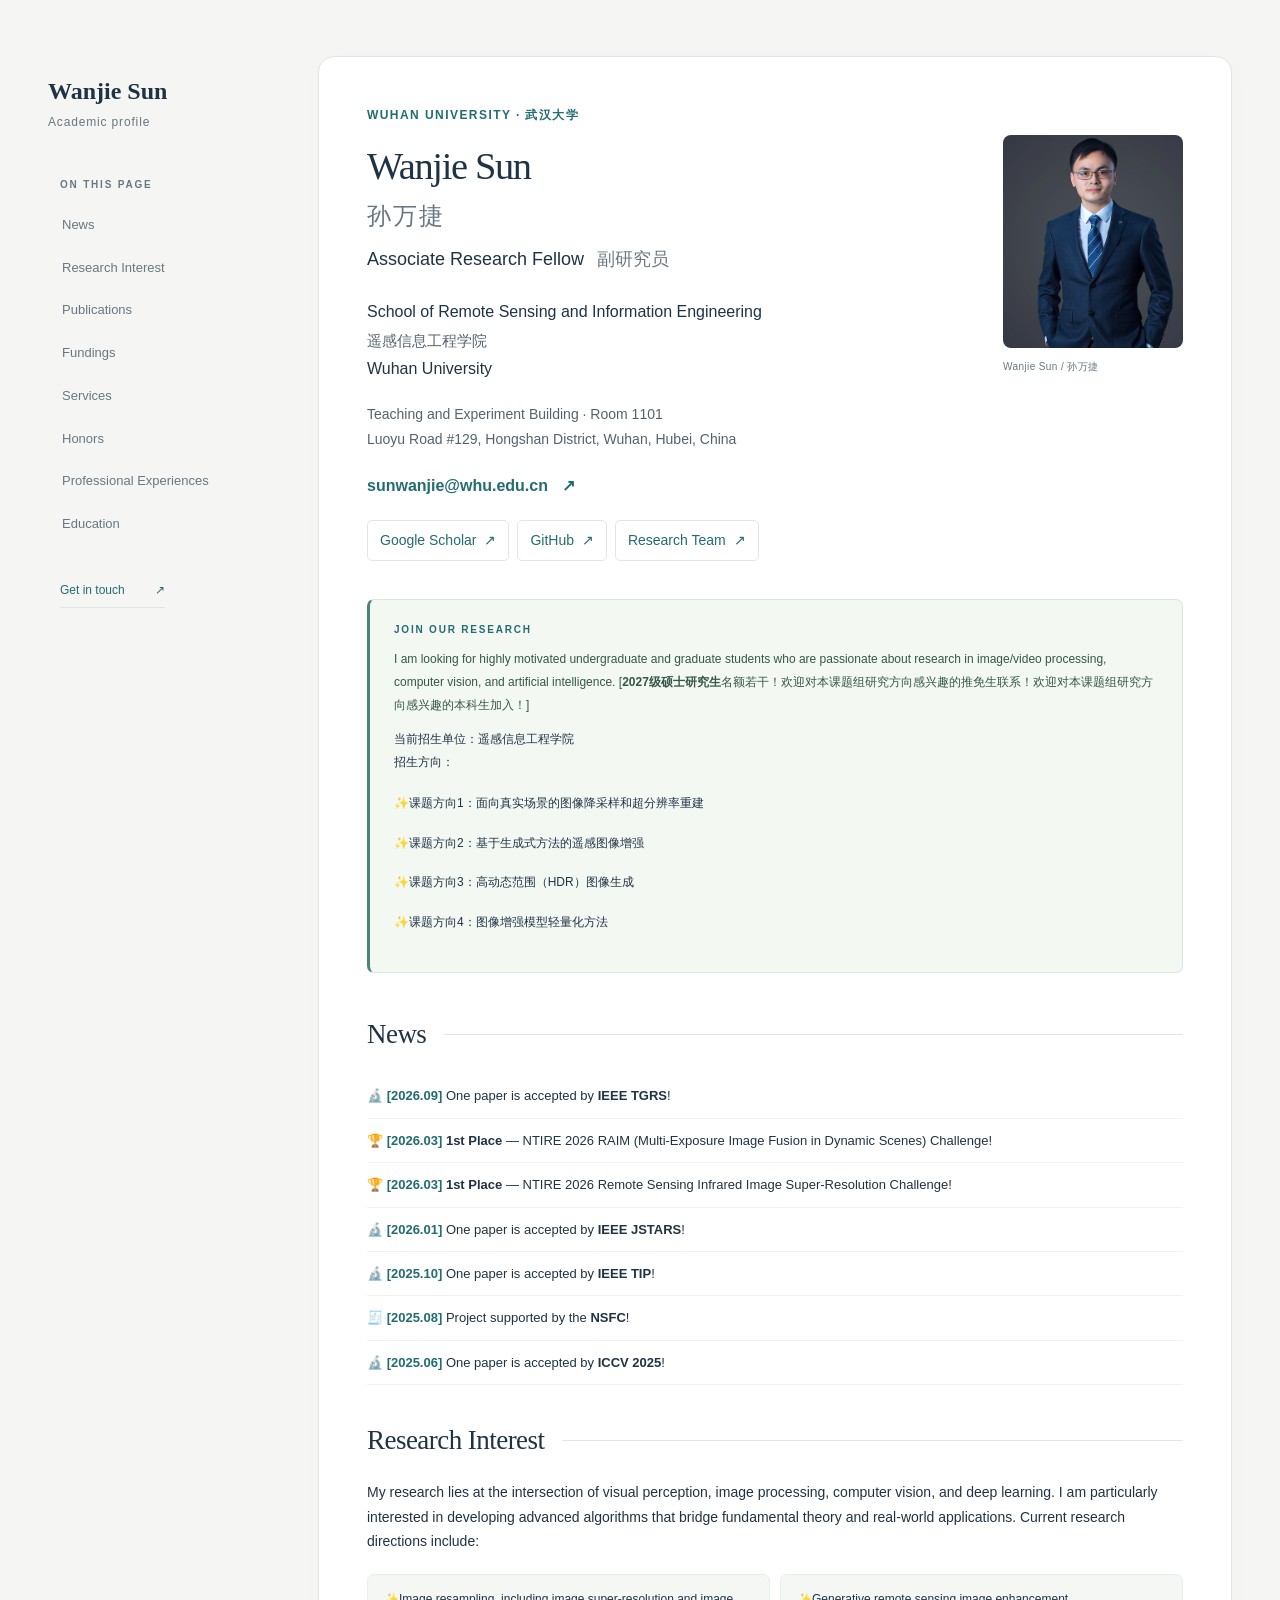
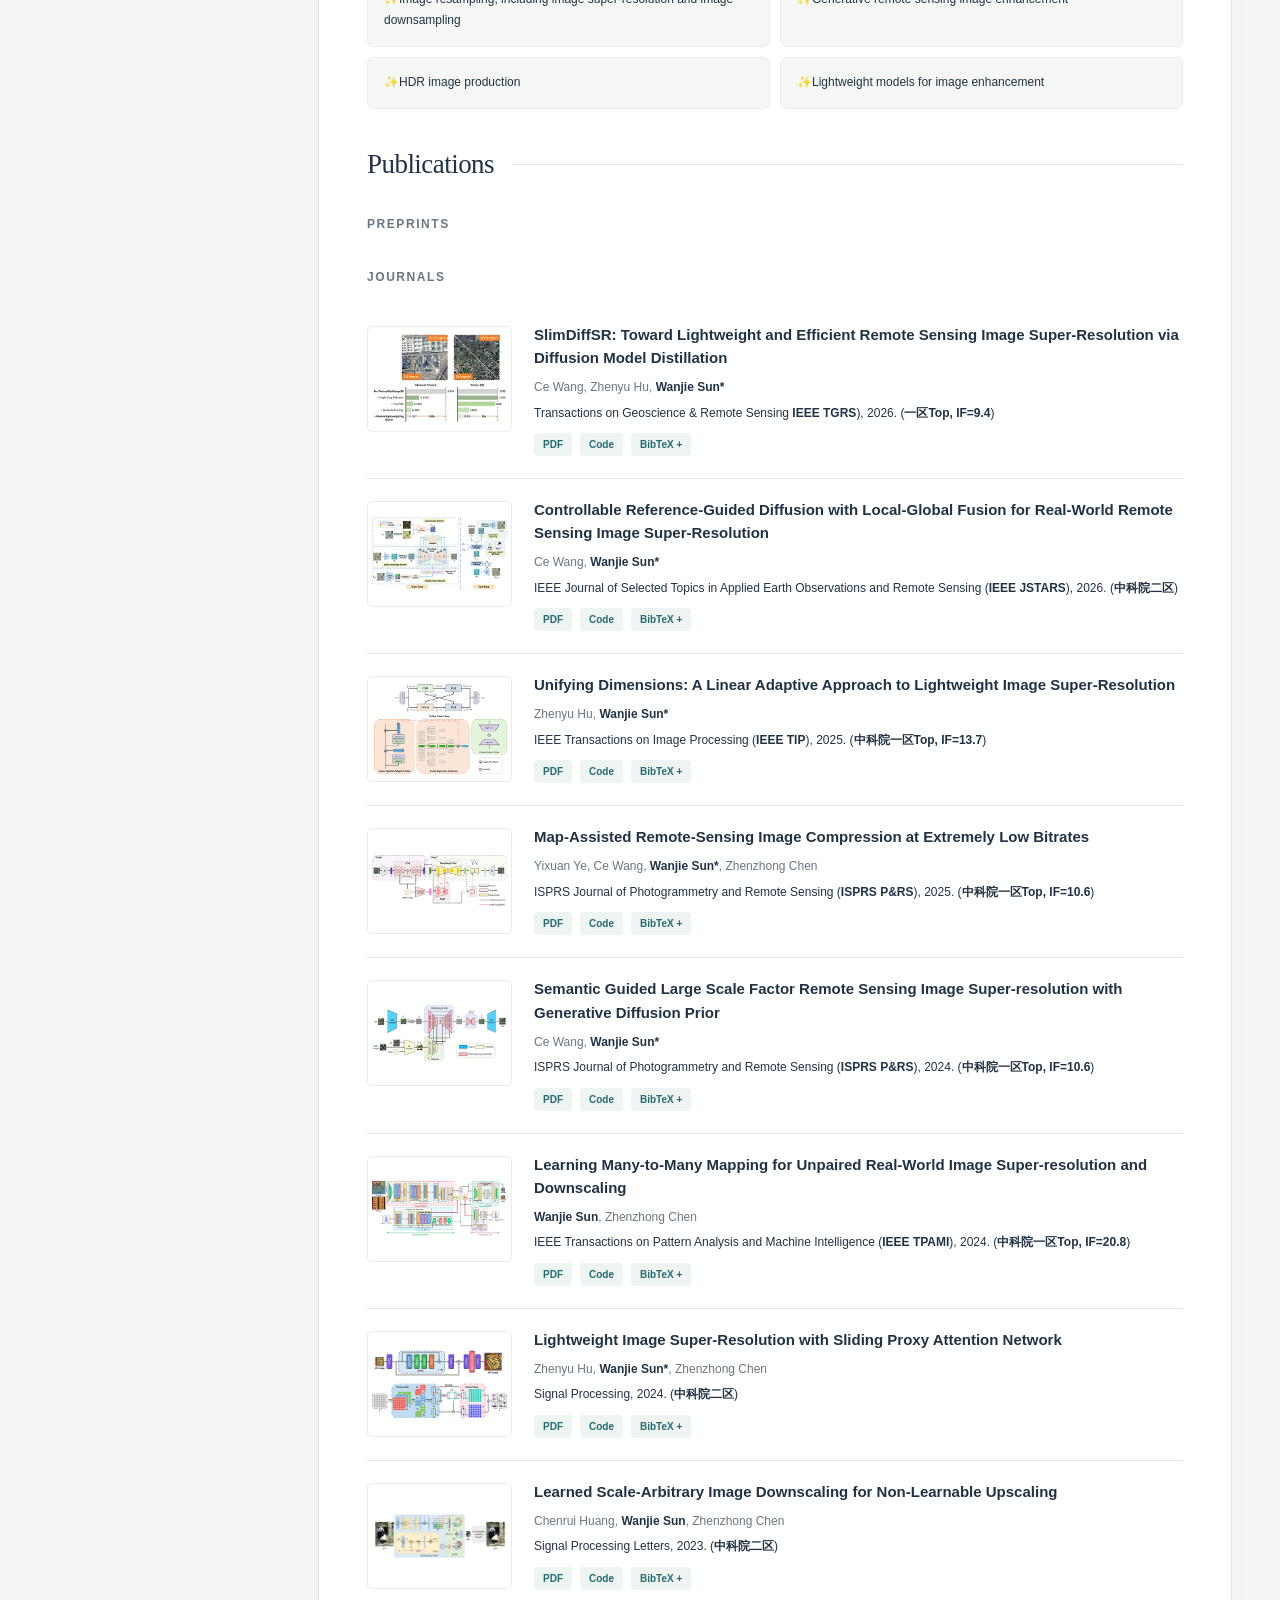
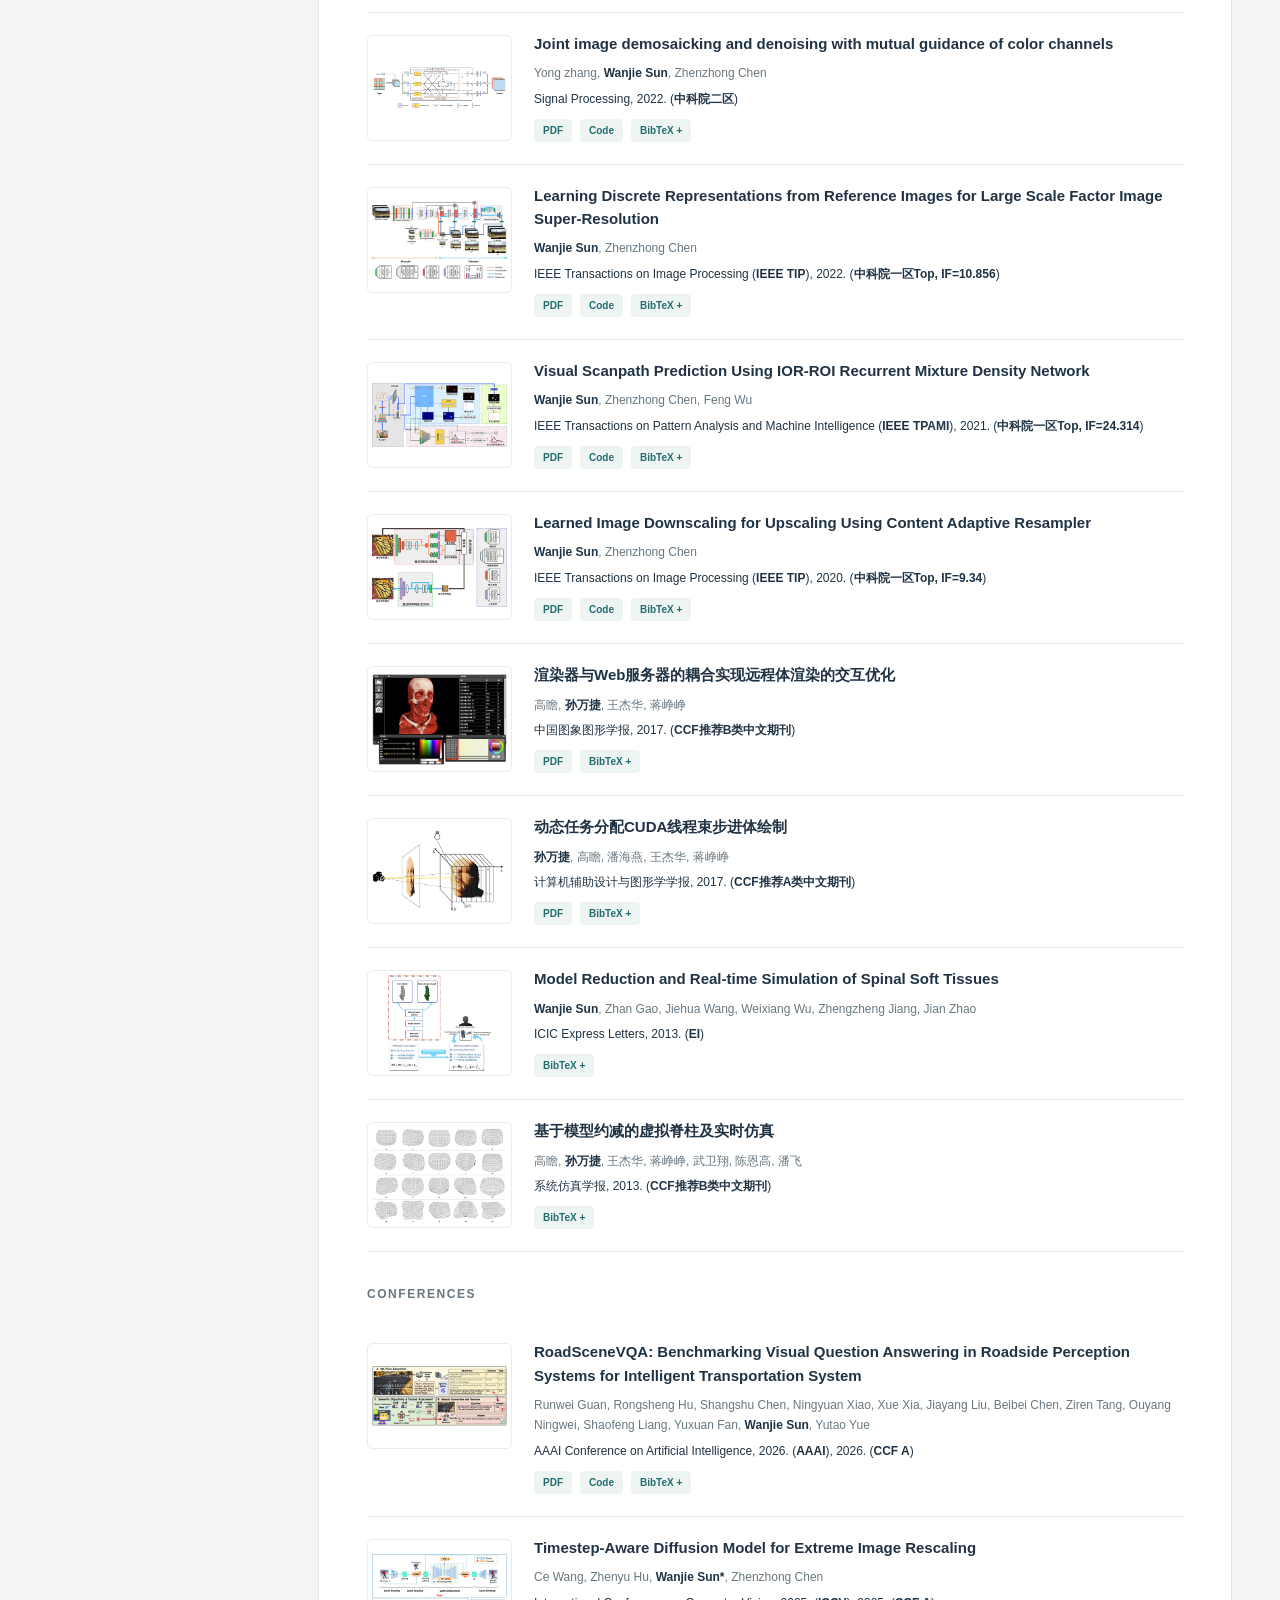
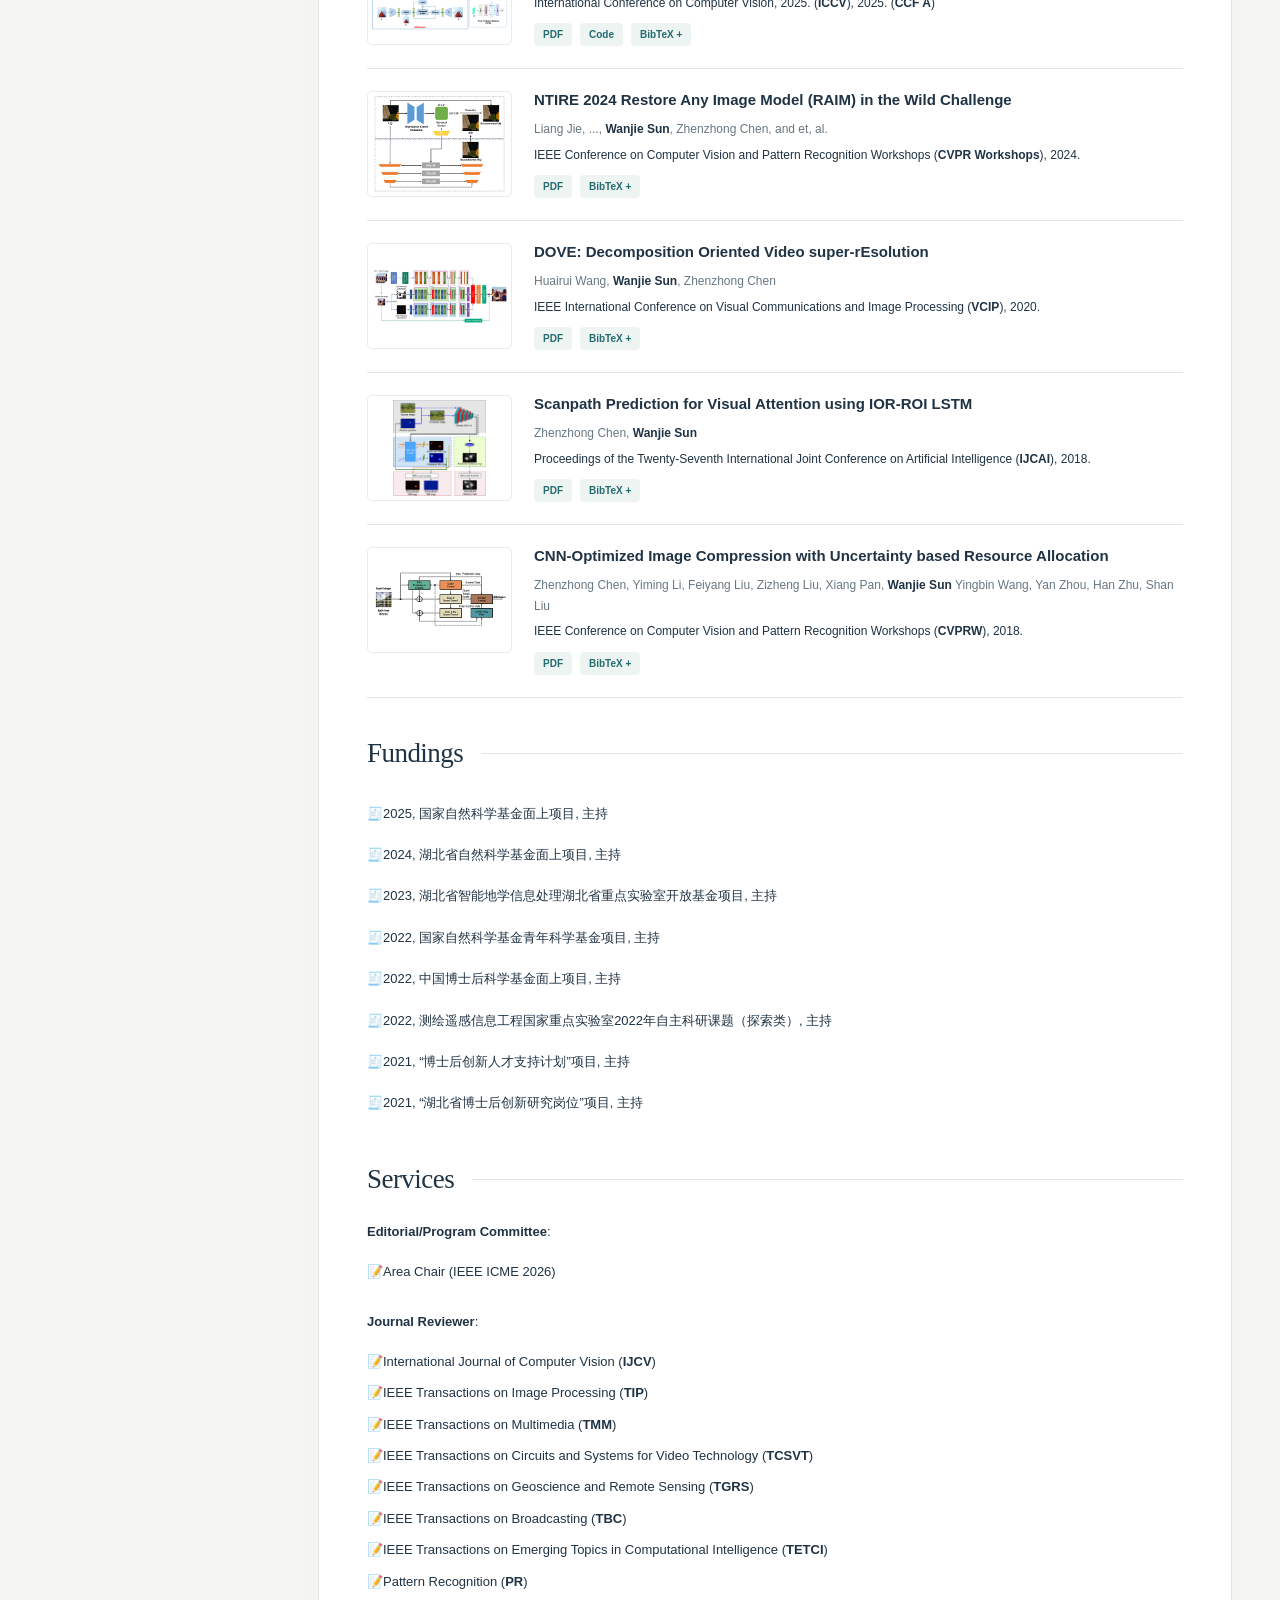
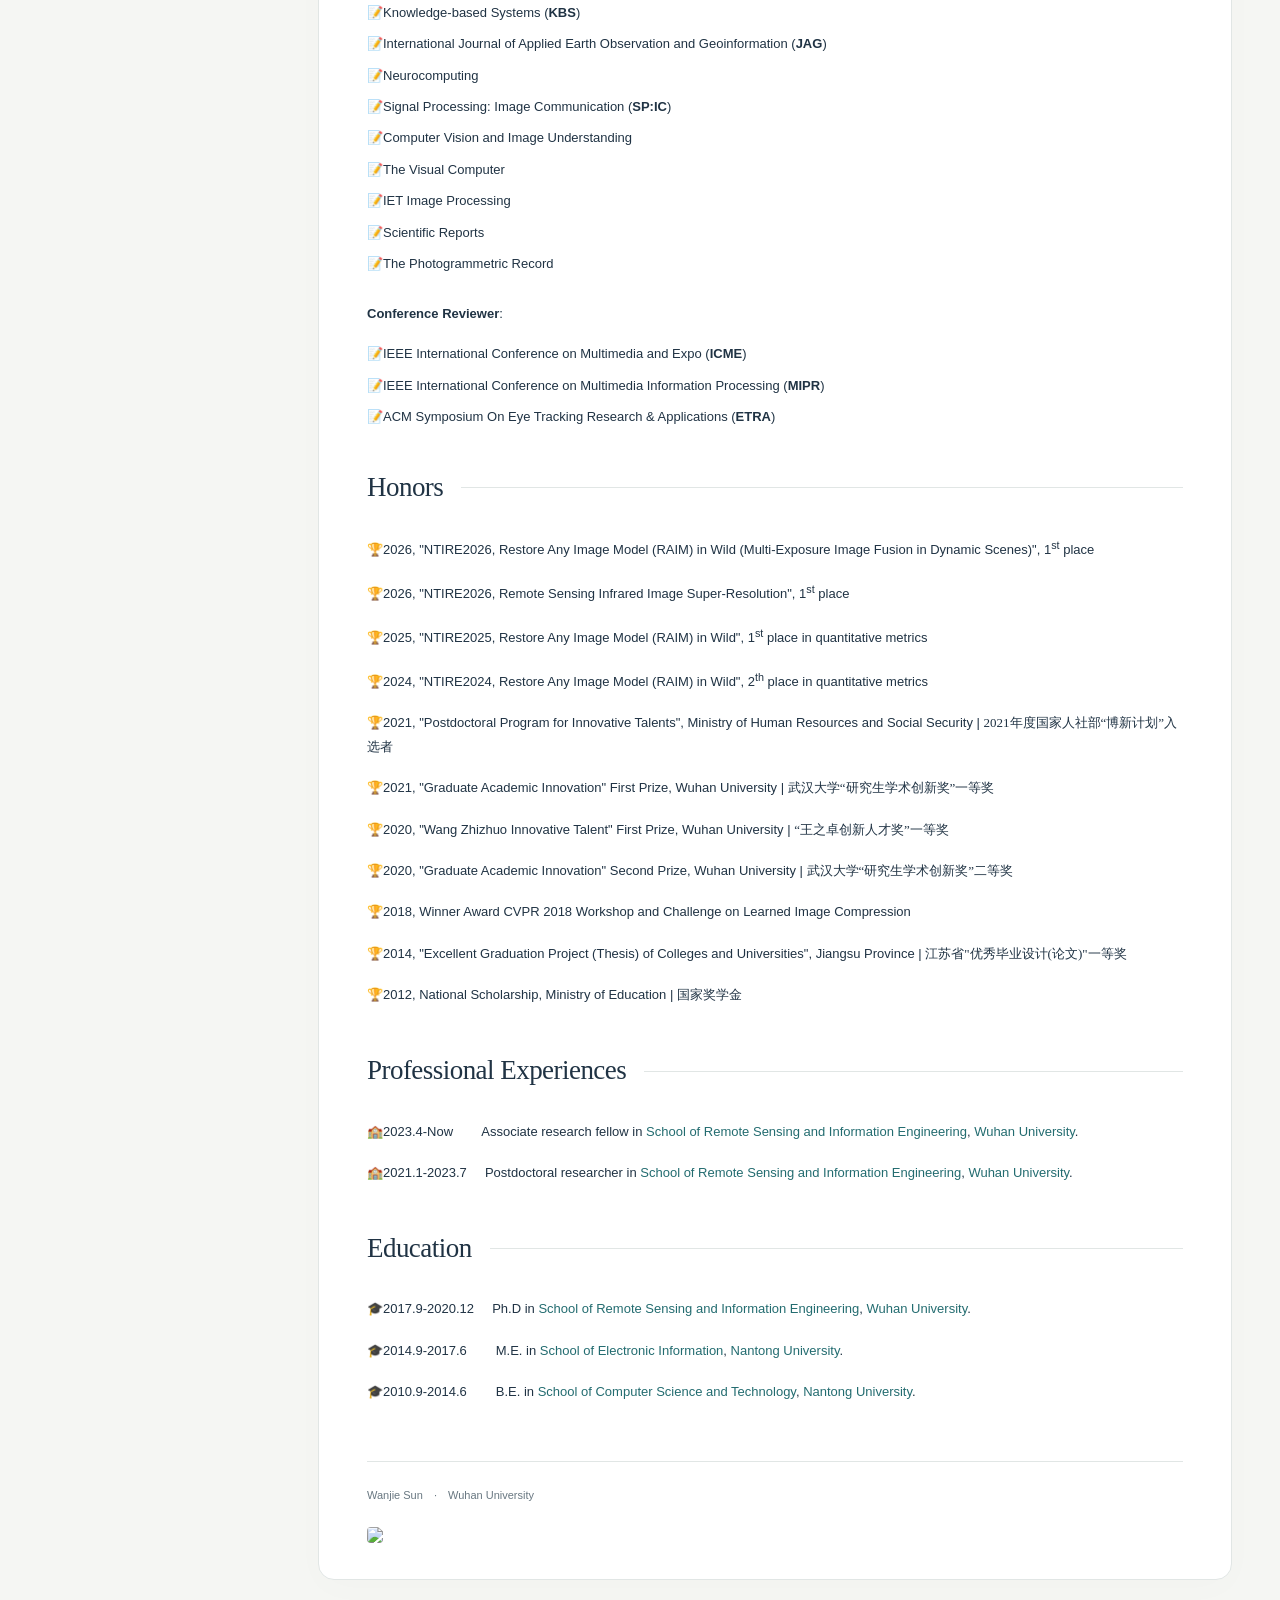
==== commit 1667d65d: "updated" ====
--- a/index.html
+++ b/index.html
@@ -39,7 +39,7 @@
 
 <aside class="recruitment" aria-label="Student recruitment">
 <p class="eyebrow">JOIN OUR RESEARCH</p>
-<p class="recruitment-intro">I am looking for highly motivated undergraduate and graduate students who are passionate about research in image/video processing, computer vision, and artificial intelligence. [<b>2026级硕士研究生</b>名额若干！欢迎对本课题组研究方向感兴趣的推免生联系！欢迎对本课题组研究方向感兴趣的本科生加入！]</p>
+<p class="recruitment-intro">I am looking for highly motivated undergraduate and graduate students who are passionate about research in image/video processing, computer vision, and artificial intelligence. [<b>2027级硕士研究生</b>名额若干！欢迎对本课题组研究方向感兴趣的推免生联系！欢迎对本课题组研究方向感兴趣的本科生加入！]</p>
 当前招生单位：遥感信息工程学院<br />
 招生方向：
 <ul class="no-marker">
@@ -48,7 +48,6 @@
     <li>✨课题方向3：高动态范围（HDR）图像生成</li>
     <li>✨课题方向4：图像增强模型轻量化方法</li>
 </ul>
-具体招生要求和注意事项请参阅<a href="http://iip.whu.edu.cn/recruitment.html" target="_blank">实验室招聘规定</a>。<br />
 
 </aside>
 <section id="News">
@@ -76,20 +75,27 @@
 <section id="Publications">
 <h2>Publications</h2>
 <h3>Preprints</h3>
+<h3>Journals</h3>
 <article class="publication">
 <img src="files/imgs/papers/arxiv2026_wc.jpg" width="145" alt="Illustration for SlimDiffSR: Toward Lightweight and Efficient Remote Sensing Image Super-Resolution via Diffusion Model Distillation" loading="lazy" />
 <div class="paper-copy"><h4>SlimDiffSR: Toward Lightweight and Efficient Remote Sensing Image Super-Resolution via Diffusion Model Distillation</h4>
 <p class="paper-authors">Ce Wang, Zhenyu Hu, <u>Wanjie Sun*</u></p>
-<p class="paper-venue">arXiv:2605.02198, 2026.</p>
-<div class="paper-actions"><a class="paper-link" href="https://arxiv.org/abs/2605.02198" target="_blank" rel="noopener noreferrer">PDF</a> <a class="paper-link" href="https://github.com/wwangcece/SlimDiffSR" target="_blank" rel="noopener noreferrer">Code</a></div><details class="bibtex"><summary>BibTeX</summary><pre>N/A</pre></details></div>
-</article>
-<h3>Journals</h3>
+<p class="paper-venue">Transactions on Geoscience & Remote Sensing <b>IEEE TGRS</b>), 2026. (<b>一区Top, IF=9.4</b>)</p>
+<div class="paper-actions"><a class="paper-link" href="https://arxiv.org/abs/2605.02198" target="_blank" rel="noopener noreferrer">PDF</a> <a class="paper-link" href="https://github.com/wwangcece/SlimDiffSR" target="_blank" rel="noopener noreferrer">Code</a><details class="bibtex"><summary>BibTeX</summary><pre>@ARTICLE{11688111,
+author={Wang, Ce and Hu, Zhenyu and Sun, Wanjie},
+journal={IEEE Transactions on Geoscience and Remote Sensing},
+ title={SlimDiffSR: Toward Efficient Remote Sensing Image Super-Resolution via Diffusion Model Distillation},
+ year={2026},
+volume={64},
+pages={5640718-5640718},
+doi={10.1109/TGRS.2026.3732853}}</pre></details></div></div>
+</article>
 <article class="publication">
 <img src="files/imgs/papers/arxiv2025_wc_0.jpg" width="145" alt="Illustration for Controllable Reference-Guided Diffusion with Local-Global Fusion for Real-World Remote Sensing Image Super-Resolution" loading="lazy" />
 <div class="paper-copy"><h4>Controllable Reference-Guided Diffusion with Local-Global Fusion for Real-World Remote Sensing Image Super-Resolution</h4>
 <p class="paper-authors">Ce Wang, <u>Wanjie Sun*</u></p>
 <p class="paper-venue">IEEE Journal of Selected Topics in Applied Earth Observations and Remote Sensing (<b>IEEE JSTARS</b>), 2026. (<b>中科院二区</b>)</p>
-<div class="paper-actions"><a class="paper-link" href="https://arxiv.org/abs/2506.23801" target="_blank" rel="noopener noreferrer">PDF</a> <a class="paper-link" href="https://github.com/wwangcece/CRefDiff" target="_blank" rel="noopener noreferrer">Code</a></div><details class="bibtex"><summary>BibTeX</summary><pre>@ARTICLE{11355810,
+<div class="paper-actions"><a class="paper-link" href="https://arxiv.org/abs/2506.23801" target="_blank" rel="noopener noreferrer">PDF</a> <a class="paper-link" href="https://github.com/wwangcece/CRefDiff" target="_blank" rel="noopener noreferrer">Code</a><details class="bibtex"><summary>BibTeX</summary><pre>@ARTICLE{11355810,
 author={Wang, Ce and Sun, Wanjie},
 journal={IEEE Journal of Selected Topics in Applied Earth Observations and Remote Sensing},
 title={Controllable Reference-Guided Diffusion With Local-Global Fusion for Real-World Remote Sensing Super Resolution},
@@ -98,14 +104,14 @@
 number={},
 pages={4963-4979},
 keywords={Remote sensing;Land surface;Image reconstruction;Superresolution;Earth;Diffusion models;Sentinel-2;Satellite images;Noise reduction;Fuses;Generative prior;multisensor image fusion;reference-based super-resolution (RefSR);remote sensing imagery},
-doi={10.1109/JSTARS.2026.3654927}}</pre></details></div>
+doi={10.1109/JSTARS.2026.3654927}}</pre></details></div></div>
 </article>
 <article class="publication">
 <img src="files/imgs/papers/arxiv2024_hzy.jpg" width="145" alt="Illustration for Unifying Dimensions: A Linear Adaptive Approach to Lightweight Image Super-Resolution" loading="lazy" />
 <div class="paper-copy"><h4>Unifying Dimensions: A Linear Adaptive Approach to Lightweight Image Super-Resolution</h4>
 <p class="paper-authors">Zhenyu Hu, <u>Wanjie Sun*</u></p>
 <p class="paper-venue">IEEE Transactions on Image Processing (<b>IEEE TIP</b>), 2025. (<b>中科院一区Top, IF=13.7</b>)</p>
-<div class="paper-actions"><a class="paper-link" href="https://arxiv.org/abs/2409.17597" target="_blank" rel="noopener noreferrer">PDF</a> <a class="paper-link" href="https://github.com/zononhzy/LAMNet" target="_blank" rel="noopener noreferrer">Code</a></div><details class="bibtex"><summary>BibTeX</summary><pre>@ARTICLE{tip2025,
+<div class="paper-actions"><a class="paper-link" href="https://arxiv.org/abs/2409.17597" target="_blank" rel="noopener noreferrer">PDF</a> <a class="paper-link" href="https://github.com/zononhzy/LAMNet" target="_blank" rel="noopener noreferrer">Code</a><details class="bibtex"><summary>BibTeX</summary><pre>@ARTICLE{tip2025,
 author={Hu, Zhenyu and Sun, Wanjie},
 journal={IEEE Transactions on Image Processing},
 title={Unifying Dimensions: A Linear Adaptive Approach to Lightweight Image Super-Resolution},
@@ -113,68 +119,68 @@
 volume={},
 number={},
 pages={},
-doi={}}</pre></details></div>
+doi={}}</pre></details></div></div>
 </article>
 <article class="publication">
 <img src="files/imgs/papers/arxiv2024_yyx.jpg" width="145" alt="Illustration for Map-Assisted Remote-Sensing Image Compression at Extremely Low Bitrates" loading="lazy" />
 <div class="paper-copy"><h4>Map-Assisted Remote-Sensing Image Compression at Extremely Low Bitrates</h4>
 <p class="paper-authors">Yixuan Ye, Ce Wang, <u>Wanjie Sun*</u>, Zhenzhong Chen</p>
 <p class="paper-venue">ISPRS Journal of Photogrammetry and Remote Sensing (<b>ISPRS P&RS</b>), 2025. (<b>中科院一区Top, IF=10.6</b>)</p>
-<div class="paper-actions"><a class="paper-link" href="https://arxiv.org/abs/2409.01935" target="_blank" rel="noopener noreferrer">PDF</a> <a class="paper-link" href="https://github.com/WHUyyx/MAGC" target="_blank" rel="noopener noreferrer">Code</a></div><details class="bibtex"><summary>BibTeX</summary><pre>@article{YE2025159,
+<div class="paper-actions"><a class="paper-link" href="https://arxiv.org/abs/2409.01935" target="_blank" rel="noopener noreferrer">PDF</a> <a class="paper-link" href="https://github.com/WHUyyx/MAGC" target="_blank" rel="noopener noreferrer">Code</a><details class="bibtex"><summary>BibTeX</summary><pre>@article{YE2025159,
 title = {Map-Assisted remote-sensing image compression at extremely low bitrates},
 journal = {ISPRS Journal of Photogrammetry and Remote Sensing},
 volume = {223},
 pages = {159-172},
 year = {2025},
 author = {Yixuan Ye and Ce Wang and Wanjie Sun and Zhenzhong Chen},
-}</pre></details></div>
+}</pre></details></div></div>
 </article>
 <article class="publication">
 <img src="files/imgs/papers/arxiv2024_wc_0.jpg" width="145" alt="Illustration for Semantic Guided Large Scale Factor Remote Sensing Image Super-resolution with Generative Diffusion Prior" loading="lazy" />
 <div class="paper-copy"><h4>Semantic Guided Large Scale Factor Remote Sensing Image Super-resolution with Generative Diffusion Prior</h4>
 <p class="paper-authors">Ce Wang, <u>Wanjie Sun*</u></p>
 <p class="paper-venue">ISPRS Journal of Photogrammetry and Remote Sensing (<b>ISPRS P&RS</b>), 2024. (<b>中科院一区Top, IF=10.6</b>)</p>
-<div class="paper-actions"><a class="paper-link" href="http://arxiv.org/abs/2405.07044" target="_blank" rel="noopener noreferrer">PDF</a> <a class="paper-link" href="https://github.com/wwangcece/SGDM" target="_blank" rel="noopener noreferrer">Code</a></div><details class="bibtex"><summary>BibTeX</summary><pre>@article{WANG2025125,
+<div class="paper-actions"><a class="paper-link" href="http://arxiv.org/abs/2405.07044" target="_blank" rel="noopener noreferrer">PDF</a> <a class="paper-link" href="https://github.com/wwangcece/SGDM" target="_blank" rel="noopener noreferrer">Code</a><details class="bibtex"><summary>BibTeX</summary><pre>@article{WANG2025125,
 title = {Semantic guided large scale factor remote sensing image super-resolution with generative diffusion prior},
 journal = {ISPRS Journal of Photogrammetry and Remote Sensing},
 volume = {220},
 pages = {125-138},
 year = {2025},
 author = {Ce Wang and Wanjie Sun},
-}</pre></details></div>
+}</pre></details></div></div>
 </article>
 <article class="publication">
 <img src="files/imgs/papers/arxiv2023.jpg" width="145" alt="Illustration for Learning Many-to-Many Mapping for Unpaired Real-World Image Super-resolution and Downscaling" loading="lazy" />
 <div class="paper-copy"><h4>Learning Many-to-Many Mapping for Unpaired Real-World Image Super-resolution and Downscaling</h4>
 <p class="paper-authors"><u>Wanjie Sun</u>, Zhenzhong Chen</p>
 <p class="paper-venue">IEEE Transactions on Pattern Analysis and Machine Intelligence (<b>IEEE TPAMI</b>), 2024. (<b>中科院一区Top, IF=20.8</b>)</p>
-<div class="paper-actions"><a class="paper-link" href="https://arxiv.org/abs/2310.04964" target="_blank" rel="noopener noreferrer">PDF</a> <a class="paper-link" href="https://github.com/sunwj/sdflow" target="_blank" rel="noopener noreferrer">Code</a></div><details class="bibtex"><summary>BibTeX</summary><pre>@ARTICLE{swj2024,
+<div class="paper-actions"><a class="paper-link" href="https://arxiv.org/abs/2310.04964" target="_blank" rel="noopener noreferrer">PDF</a> <a class="paper-link" href="https://github.com/sunwj/sdflow" target="_blank" rel="noopener noreferrer">Code</a><details class="bibtex"><summary>BibTeX</summary><pre>@ARTICLE{swj2024,
 author={Sun, Wanjie and Chen, Zhenzhong},
 journal={IEEE Transactions on Pattern Analysis and Machine Intelligence},
 title={Learning Many-to-Many Mapping for Unpaired Real-World Image Super-resolution and Downscaling},
 year={2024},
 pages={1-16},
-doi={10.1109/TPAMI.2024.3428546}}</pre></details></div>
+doi={10.1109/TPAMI.2024.3428546}}</pre></details></div></div>
 </article>
 <article class="publication">
 <img src="files/imgs/papers/sp2024.jpg" width="145" alt="Illustration for Lightweight Image Super-Resolution with Sliding Proxy Attention Network" loading="lazy" />
 <div class="paper-copy"><h4>Lightweight Image Super-Resolution with Sliding Proxy Attention Network</h4>
 <p class="paper-authors">Zhenyu Hu, <u>Wanjie Sun*</u>, Zhenzhong Chen</p>
 <p class="paper-venue">Signal Processing, 2024. (<b>中科院二区</b>)</p>
-<div class="paper-actions"><a class="paper-link" href="https://www.sciencedirect.com/science/article/pii/S0165168424003244?via%3Dihub" target="_blank" rel="noopener noreferrer">PDF</a> <a class="paper-link" href="https://github.com/zononhzy/SPAN" target="_blank" rel="noopener noreferrer">Code</a></div><details class="bibtex"><summary>BibTeX</summary><pre>@article{HU2025109704,
+<div class="paper-actions"><a class="paper-link" href="https://www.sciencedirect.com/science/article/pii/S0165168424003244?via%3Dihub" target="_blank" rel="noopener noreferrer">PDF</a> <a class="paper-link" href="https://github.com/zononhzy/SPAN" target="_blank" rel="noopener noreferrer">Code</a><details class="bibtex"><summary>BibTeX</summary><pre>@article{HU2025109704,
 title = {Lightweight image super-resolution with sliding Proxy Attention Network},
 journal = {Signal Processing},
 volume = {227},
 pages = {109704},
 year = {2025},
-author = {Zhenyu Hu and Wanjie Sun and Zhenzhong Chen}}</pre></details></div>
+author = {Zhenyu Hu and Wanjie Sun and Zhenzhong Chen}}</pre></details></div></div>
 </article>
 <article class="publication">
 <img src="files/imgs/papers/spl2023.jpg" width="145" alt="Illustration for Learned Scale-Arbitrary Image Downscaling for Non-Learnable Upscaling" loading="lazy" />
 <div class="paper-copy"><h4>Learned Scale-Arbitrary Image Downscaling for Non-Learnable Upscaling</h4>
 <p class="paper-authors">Chenrui Huang, <u>Wanjie Sun</u>, Zhenzhong Chen</p>
 <p class="paper-venue">Signal Processing Letters, 2023. (<b>中科院二区</b>)</p>
-<div class="paper-actions"><a class="paper-link" href="https://ieeexplore.ieee.org/stamp/stamp.jsp?tp=&amp;arnumber=10077389" target="_blank" rel="noopener noreferrer">PDF</a> <a class="paper-link" href="https://github.com/crhuang321/SAID" target="_blank" rel="noopener noreferrer">Code</a></div><details class="bibtex"><summary>BibTeX</summary><pre>@ARTICLE{spl2023,
+<div class="paper-actions"><a class="paper-link" href="https://ieeexplore.ieee.org/stamp/stamp.jsp?tp=&amp;arnumber=10077389" target="_blank" rel="noopener noreferrer">PDF</a> <a class="paper-link" href="https://github.com/crhuang321/SAID" target="_blank" rel="noopener noreferrer">Code</a><details class="bibtex"><summary>BibTeX</summary><pre>@ARTICLE{spl2023,
 author={Huang, Chengrui and Sun, Wanjie and Chen, Zhenzhong},
 journal={IEEE Signal Processing Letters},
 title={Learned Scale-Arbitrary Image Downscaling for Non-Learnable Upscaling},
@@ -182,14 +188,14 @@
 volume={30},
 number={},
 pages={264-268},
-doi={10.1109/LSP.2023.3259820}}</pre></details></div>
+doi={10.1109/LSP.2023.3259820}}</pre></details></div></div>
 </article>
 <article class="publication">
 <img src="files/imgs/papers/sp2022.jpg" width="145" alt="Illustration for Joint image demosaicking and denoising with mutual guidance of color channels" loading="lazy" />
 <div class="paper-copy"><h4>Joint image demosaicking and denoising with mutual guidance of color channels</h4>
 <p class="paper-authors">Yong zhang, <u>Wanjie Sun</u>, Zhenzhong Chen</p>
 <p class="paper-venue">Signal Processing, 2022. (<b>中科院二区</b>)</p>
-<div class="paper-actions"><a class="paper-link" href="https://pdf.sciencedirectassets.com/271605/1-s2.0-S0165168422X00078/1-s2.0-S0165168422002134/main.pdf?X-Amz-Security-Token=IQoJb3JpZ2luX2VjEAEaCXVzLWVhc3QtMSJGMEQCICSIbMxKwVF6tlks4s%2FprtlowpN9UefIPcnrVq8LVhSPAiA0Bd9zlHqK0yV%2BAldVi7C5utLj0GoOZ1SAxG4pXwPyqirSBAg6EAQaDDA1OTAwMzU0Njg2NSIMqxgCm6uOmcPKyrZdKq8E2Cmz0HkBrjq%2FG0BI9FQJ01H5ESymDC%2Bk2D7WfRFK5nn5hmwO0yzBOQTtjGjCZJaK7FnFD7NuE7qH5J3V%2FxpxxobyeULh1fxcyjOLFwcn1skNBzN9fF4FyliEcUs8Ec0mE9jsODMNRfOmbooAkYa42UyfYaWXD6aVH2%2FX77P1r9ZABnk%2BOeoWakxp9ZHEdi6HTlVHCRTLQkOBxKN%2BkSh7kd8sVUIjcyc65HMfVjFdAOSk1TNsUHiE4nOseFserJOWBoLEF%2BQSr%2FDaC4K%2B68HIzcA3x%2F%2FWnKrUdjMKR6ySGiIXNtsXY%2Fv3%2B%2FizS%2Foyrvc8CWXrjDn0xLcn%2BcxmkZzOfK6tMpNE%2F6Rf4Vo7yoPmgmvUdQjBBkFxiNAVdikZx0JxJBsV0nQeI%2BJppCedZMazBnN4wtTjcCStvuXOGI1Ofeiws4UAk32S5GHj5aMW7zRGswNFOFBeOnVVekKnINlabUqC%2FOr3lftYPzXoD03nMNACgCVA%2BPvPtq8rtdVYNX7SsmIShcEInLf7figvwRLuQFbFXM2p3DcFk0388qNWE5qEcylp1aCvzKpkuFV7qJqeC%2FIQa04nbubxAcAxGDiIs1YvvBRKDblzo0Hc2AIaZ4oAtgf4RiVKyZ7vIyV8kRB2fK%2BAS94xAXY%2B6zB44pjZhstUIAoPUkfjHI%2FNFZKppw91r9gcv0r8VDSaavT40WgkxFt%2FoyvUtED1DDw8yG%2F6ICNOw%2BQb0Np3%2FLag5rdqhjDP4q2WBjqqAWhCCwVyrs50P6riNpy%2FQdxHl2wKZrrnIgkCL9njJeDko1PkZmFjWJci%2BCWcvVxfKKJe%2FNB2vlq8RfdIQ52QXERPfY4qpbnDu33t6RSxuKAL6ygHYIYm%2FnKTlHiTmsCZflV78JWGP5pkfRnvmKM0KN0RgL3KzsXToV1Uk2VqQCwMb89apqdpUhu6tA1b6iMXZlAGHnDh88OAdCspZ5wdkhwI2%2Fhnoh6JPYq8&amp;X-Amz-Algorithm=AWS4-HMAC-SHA256&amp;X-Amz-Date=20220711T012104Z&amp;X-Amz-SignedHeaders=host&amp;X-Amz-Expires=299&amp;X-Amz-Credential=ASIAQ3PHCVTY3V6LJYNB%2F20220711%2Fus-east-1%2Fs3%2Faws4_request&amp;X-Amz-Signature=c00cd8c33e19b4a6f17a700fa74d1765b2a5538324b2a5ca74d62c06113a9fd2&amp;hash=0050ebdc7f78a6c6c292381cc6150c14ac230dfa52199c143709737d2cbf9b98&amp;host=68042c943591013ac2b2430a89b270f6af2c76d8dfd086a07176afe7c76c2c61&amp;pii=S0165168422002134&amp;tid=spdf-6f722031-699c-4393-a1d1-f3ade9a11671&amp;sid=f7cd20fa460b5847f15920c9a2c084e937dagxrqa&amp;type=client&amp;ua=5950580b045b535255&amp;rr=728db8647b5dafb2" target="_blank" rel="noopener noreferrer">PDF</a> <a class="paper-link" href="https://github.com/yongzhangwhu/MGCC-JDD" target="_blank" rel="noopener noreferrer">Code</a></div><details class="bibtex"><summary>BibTeX</summary><pre>@ARTICLE{sp2022,
+<div class="paper-actions"><a class="paper-link" href="https://pdf.sciencedirectassets.com/271605/1-s2.0-S0165168422X00078/1-s2.0-S0165168422002134/main.pdf?X-Amz-Security-Token=IQoJb3JpZ2luX2VjEAEaCXVzLWVhc3QtMSJGMEQCICSIbMxKwVF6tlks4s%2FprtlowpN9UefIPcnrVq8LVhSPAiA0Bd9zlHqK0yV%2BAldVi7C5utLj0GoOZ1SAxG4pXwPyqirSBAg6EAQaDDA1OTAwMzU0Njg2NSIMqxgCm6uOmcPKyrZdKq8E2Cmz0HkBrjq%2FG0BI9FQJ01H5ESymDC%2Bk2D7WfRFK5nn5hmwO0yzBOQTtjGjCZJaK7FnFD7NuE7qH5J3V%2FxpxxobyeULh1fxcyjOLFwcn1skNBzN9fF4FyliEcUs8Ec0mE9jsODMNRfOmbooAkYa42UyfYaWXD6aVH2%2FX77P1r9ZABnk%2BOeoWakxp9ZHEdi6HTlVHCRTLQkOBxKN%2BkSh7kd8sVUIjcyc65HMfVjFdAOSk1TNsUHiE4nOseFserJOWBoLEF%2BQSr%2FDaC4K%2B68HIzcA3x%2F%2FWnKrUdjMKR6ySGiIXNtsXY%2Fv3%2B%2FizS%2Foyrvc8CWXrjDn0xLcn%2BcxmkZzOfK6tMpNE%2F6Rf4Vo7yoPmgmvUdQjBBkFxiNAVdikZx0JxJBsV0nQeI%2BJppCedZMazBnN4wtTjcCStvuXOGI1Ofeiws4UAk32S5GHj5aMW7zRGswNFOFBeOnVVekKnINlabUqC%2FOr3lftYPzXoD03nMNACgCVA%2BPvPtq8rtdVYNX7SsmIShcEInLf7figvwRLuQFbFXM2p3DcFk0388qNWE5qEcylp1aCvzKpkuFV7qJqeC%2FIQa04nbubxAcAxGDiIs1YvvBRKDblzo0Hc2AIaZ4oAtgf4RiVKyZ7vIyV8kRB2fK%2BAS94xAXY%2B6zB44pjZhstUIAoPUkfjHI%2FNFZKppw91r9gcv0r8VDSaavT40WgkxFt%2FoyvUtED1DDw8yG%2F6ICNOw%2BQb0Np3%2FLag5rdqhjDP4q2WBjqqAWhCCwVyrs50P6riNpy%2FQdxHl2wKZrrnIgkCL9njJeDko1PkZmFjWJci%2BCWcvVxfKKJe%2FNB2vlq8RfdIQ52QXERPfY4qpbnDu33t6RSxuKAL6ygHYIYm%2FnKTlHiTmsCZflV78JWGP5pkfRnvmKM0KN0RgL3KzsXToV1Uk2VqQCwMb89apqdpUhu6tA1b6iMXZlAGHnDh88OAdCspZ5wdkhwI2%2Fhnoh6JPYq8&amp;X-Amz-Algorithm=AWS4-HMAC-SHA256&amp;X-Amz-Date=20220711T012104Z&amp;X-Amz-SignedHeaders=host&amp;X-Amz-Expires=299&amp;X-Amz-Credential=ASIAQ3PHCVTY3V6LJYNB%2F20220711%2Fus-east-1%2Fs3%2Faws4_request&amp;X-Amz-Signature=c00cd8c33e19b4a6f17a700fa74d1765b2a5538324b2a5ca74d62c06113a9fd2&amp;hash=0050ebdc7f78a6c6c292381cc6150c14ac230dfa52199c143709737d2cbf9b98&amp;host=68042c943591013ac2b2430a89b270f6af2c76d8dfd086a07176afe7c76c2c61&amp;pii=S0165168422002134&amp;tid=spdf-6f722031-699c-4393-a1d1-f3ade9a11671&amp;sid=f7cd20fa460b5847f15920c9a2c084e937dagxrqa&amp;type=client&amp;ua=5950580b045b535255&amp;rr=728db8647b5dafb2" target="_blank" rel="noopener noreferrer">PDF</a> <a class="paper-link" href="https://github.com/yongzhangwhu/MGCC-JDD" target="_blank" rel="noopener noreferrer">Code</a><details class="bibtex"><summary>BibTeX</summary><pre>@ARTICLE{sp2022,
 author={Zhang, Yong and Sun, Wanjie and Chen, Zhenzhong},
 journal={Signal Processing},
 title={Joint image demosaicking and denoising with mutual guidance of color channels},
@@ -197,14 +203,14 @@
 volume={200},
 number={},
 pages={108674},
-doi={https://doi.org/10.1016/j.sigpro.2022.108674}}</pre></details></div>
+doi={https://doi.org/10.1016/j.sigpro.2022.108674}}</pre></details></div></div>
 </article>
 <article class="publication">
 <img src="files/imgs/papers/tip2022.jpg" width="145" alt="Illustration for Learning Discrete Representations from Reference Images for Large Scale Factor Image Super-Resolution" loading="lazy" />
 <div class="paper-copy"><h4>Learning Discrete Representations from Reference Images for Large Scale Factor Image Super-Resolution</h4>
 <p class="paper-authors"><u>Wanjie Sun</u>, Zhenzhong Chen</p>
 <p class="paper-venue">IEEE Transactions on Image Processing (<b>IEEE TIP</b>), 2022. (<b>中科院一区Top, IF=10.856</b>)</p>
-<div class="paper-actions"><a class="paper-link" href="https://ieeexplore.ieee.org/document/9687314" target="_blank" rel="noopener noreferrer">PDF</a> <a class="paper-link" href="https://github.com/sunwj/CAR" target="_blank" rel="noopener noreferrer">Code</a></div><details class="bibtex"><summary>BibTeX</summary><pre>@ARTICLE{tip2022,
+<div class="paper-actions"><a class="paper-link" href="https://ieeexplore.ieee.org/document/9687314" target="_blank" rel="noopener noreferrer">PDF</a> <a class="paper-link" href="https://github.com/sunwj/CAR" target="_blank" rel="noopener noreferrer">Code</a><details class="bibtex"><summary>BibTeX</summary><pre>@ARTICLE{tip2022,
 author={Sun, Wanjie and Chen, Zhenzhong},
 journal={IEEE Transactions on Image Processing},
 title={Learning Discrete Representations from Reference Images for Large Scale Factor Image Super-Resolution},
@@ -212,14 +218,14 @@
 volume={29},
 number={},
 pages={4027-4040},
-doi={10.1109/TIP.2020.2970248}}</pre></details></div>
+doi={10.1109/TIP.2020.2970248}}</pre></details></div></div>
 </article>
 <article class="publication">
 <img src="files/imgs/papers/tpami2021.jpg" width="145" alt="Illustration for Visual Scanpath Prediction Using IOR-ROI Recurrent Mixture Density Network" loading="lazy" />
 <div class="paper-copy"><h4>Visual Scanpath Prediction Using IOR-ROI Recurrent Mixture Density Network</h4>
 <p class="paper-authors"><u>Wanjie Sun</u>, Zhenzhong Chen, Feng Wu</p>
 <p class="paper-venue">IEEE Transactions on Pattern Analysis and Machine Intelligence (<b>IEEE TPAMI</b>), 2021. (<b>中科院一区Top, IF=24.314</b>)</p>
-<div class="paper-actions"><a class="paper-link" href="https://ieeexplore.ieee.org/document/8918321" target="_blank" rel="noopener noreferrer">PDF</a> <a class="paper-link" href="https://github.com/sunwj/scanpath" target="_blank" rel="noopener noreferrer">Code</a></div><details class="bibtex"><summary>BibTeX</summary><pre>@ARTICLE{tpami2021,
+<div class="paper-actions"><a class="paper-link" href="https://ieeexplore.ieee.org/document/8918321" target="_blank" rel="noopener noreferrer">PDF</a> <a class="paper-link" href="https://github.com/sunwj/scanpath" target="_blank" rel="noopener noreferrer">Code</a><details class="bibtex"><summary>BibTeX</summary><pre>@ARTICLE{tpami2021,
 author={Sun, Wanjie and Chen, Zhenzhong and Wu, Feng},
 journal={IEEE Transactions on Pattern Analysis and Machine Intelligence},
 title={Visual Scanpath Prediction Using IOR-ROI Recurrent Mixture Density Network},
@@ -227,14 +233,14 @@
 volume={43},
 number={6},
 pages={2101-2118},
-doi={10.1109/TPAMI.2019.2956930}}</pre></details></div>
+doi={10.1109/TPAMI.2019.2956930}}</pre></details></div></div>
 </article>
 <article class="publication">
 <img src="files/imgs/papers/tip2020.jpg" width="145" alt="Illustration for Learned Image Downscaling for Upscaling Using Content Adaptive Resampler" loading="lazy" />
 <div class="paper-copy"><h4>Learned Image Downscaling for Upscaling Using Content Adaptive Resampler</h4>
 <p class="paper-authors"><u>Wanjie Sun</u>, Zhenzhong Chen</p>
 <p class="paper-venue">IEEE Transactions on Image Processing (<b>IEEE TIP</b>), 2020. (<b>中科院一区Top, IF=9.34</b>)</p>
-<div class="paper-actions"><a class="paper-link" href="https://ieeexplore.ieee.org/document/8982168" target="_blank" rel="noopener noreferrer">PDF</a> <a class="paper-link" href="https://github.com/sunwj/CAR" target="_blank" rel="noopener noreferrer">Code</a></div><details class="bibtex"><summary>BibTeX</summary><pre>@ARTICLE{tip2020,
+<div class="paper-actions"><a class="paper-link" href="https://ieeexplore.ieee.org/document/8982168" target="_blank" rel="noopener noreferrer">PDF</a> <a class="paper-link" href="https://github.com/sunwj/CAR" target="_blank" rel="noopener noreferrer">Code</a><details class="bibtex"><summary>BibTeX</summary><pre>@ARTICLE{tip2020,
 author={Sun, Wanjie and Chen, Zhenzhong},
 journal={IEEE Transactions on Image Processing},
 title={Learned Image Downscaling for Upscaling Using Content Adaptive Resampler},
@@ -242,14 +248,14 @@
 volume={29},
 number={},
 pages={4027-4040},
-doi={10.1109/TIP.2020.2970248}}</pre></details></div>
+doi={10.1109/TIP.2020.2970248}}</pre></details></div></div>
 </article>
 <article class="publication">
 <img src="files/imgs/papers/csig2017.jpg" height="92" alt="Illustration for 渲染器与Web服务器的耦合实现远程体渲染的交互优化" loading="lazy" />
 <div class="paper-copy"><h4>渲染器与Web服务器的耦合实现远程体渲染的交互优化</h4>
 <p class="paper-authors">高瞻, <u>孙万捷</u>, 王杰华, 蒋峥峥</p>
 <p class="paper-venue">中国图象图形学报, 2017. (<b>CCF推荐B类中文期刊</b>)</p>
-<div class="paper-actions"><a class="paper-link" href="http://www.cjig.cn/jig/ch/reader/view_abstract.aspx?flag=1&amp;file_no=20170313&amp;journal_id=jig" target="_blank" rel="noopener noreferrer">PDF</a></div><details class="bibtex"><summary>BibTeX</summary><pre>@article{csig2017,
+<div class="paper-actions"><a class="paper-link" href="http://www.cjig.cn/jig/ch/reader/view_abstract.aspx?flag=1&amp;file_no=20170313&amp;journal_id=jig" target="_blank" rel="noopener noreferrer">PDF</a><details class="bibtex"><summary>BibTeX</summary><pre>@article{csig2017,
   title={渲染器与 Web 服务器耦合实现远程体渲染的交互优化},
   author={高瞻 and 孙万捷 and 王杰华 and 蒋峥峥},
   year={2017},
@@ -257,14 +263,14 @@
   number={3},
   pages={385-394},
   publisher={中国图象图形学报}
-}</pre></details></div>
+}</pre></details></div></div>
 </article>
 <article class="publication">
 <img src="files/imgs/papers/jcad2017.jpg" width="145" alt="Illustration for 动态任务分配CUDA线程束步进体绘制" loading="lazy" />
 <div class="paper-copy"><h4>动态任务分配CUDA线程束步进体绘制</h4>
 <p class="paper-authors"><u>孙万捷</u>, 高瞻, 潘海燕, 王杰华, 蒋峥峥</p>
 <p class="paper-venue">计算机辅助设计与图形学学报, 2017. (<b>CCF推荐A类中文期刊</b>)</p>
-<div class="paper-actions"><a class="paper-link" href="http://www.jcad.cn/jcadcms/document/attach_manager!download.action?id=4ad5542457ebe3ba0157f9bb06aa000b" target="_blank" rel="noopener noreferrer">PDF</a></div><details class="bibtex"><summary>BibTeX</summary><pre>@article{jcad2017,
+<div class="paper-actions"><a class="paper-link" href="http://www.jcad.cn/jcadcms/document/attach_manager!download.action?id=4ad5542457ebe3ba0157f9bb06aa000b" target="_blank" rel="noopener noreferrer">PDF</a><details class="bibtex"><summary>BibTeX</summary><pre>@article{jcad2017,
   title={动态任务分配 CUDA 线程束步进体绘制},
   author={孙万捷 and 高瞻 and 潘海燕 and 王杰华 and 蒋峥峥},
   journal={计算机辅助设计与图形学学报},
@@ -272,14 +278,14 @@
   number={10},
   pages={1630--1638},
   year={2016}
-}</pre></details></div>
+}</pre></details></div></div>
 </article>
 <article class="publication">
 <img src="files/imgs/papers/icic2013.jpg" height="92" alt="Illustration for Model Reduction and Real-time Simulation of Spinal Soft Tissues" loading="lazy" />
 <div class="paper-copy"><h4>Model Reduction and Real-time Simulation of Spinal Soft Tissues</h4>
 <p class="paper-authors"><u>Wanjie Sun</u>, Zhan Gao, Jiehua Wang, Weixiang Wu, Zhengzheng Jiang, Jian Zhao</p>
 <p class="paper-venue">ICIC Express Letters, 2013. (<b>EI</b>)</p>
-<div class="paper-actions"></div><details class="bibtex"><summary>BibTeX</summary><pre>@article{icic2013,
+<div class="paper-actions"><details class="bibtex"><summary>BibTeX</summary><pre>@article{icic2013,
 author = {Sun, W. and Gao, Z. and Wang, J. and Wu, W. and Jiang, Z. and Zhao, J.},
 year = {2013},
 month = {01},
@@ -287,20 +293,20 @@
 title = {Model reduction and Real-time simulation of spinal soft tissues},
 volume = {7},
 journal = {ICIC Express Letters}
-}</pre></details></div>
+}</pre></details></div></div>
 </article>
 <article class="publication">
 <img src="files/imgs/papers/jss2013.jpg" height="92" alt="Illustration for 基于模型约减的虚拟脊柱及实时仿真" loading="lazy" />
 <div class="paper-copy"><h4>基于模型约减的虚拟脊柱及实时仿真</h4>
 <p class="paper-authors">高瞻, <u>孙万捷</u>, 王杰华, 蒋峥峥, 武卫翔, 陈恩高, 潘飞</p>
 <p class="paper-venue">系统仿真学报, 2013. (<b>CCF推荐B类中文期刊</b>)</p>
-<div class="paper-actions"></div><details class="bibtex"><summary>BibTeX</summary><pre>@article{jss2013,
+<div class="paper-actions"><details class="bibtex"><summary>BibTeX</summary><pre>@article{jss2013,
   title={基于模型约减的虚拟脊柱及实时仿真},
   author={高瞻 and 孙万捷 and 王杰华 and 蒋峥峥 and 武卫翔 and 陈恩高 and 潘飞},
   journal={系统仿真学报},
   volume={9},
   year={2013}
-}</pre></details></div>
+}</pre></details></div></div>
 </article>
 <h3>Conferences</h3>
 <article class="publication">
@@ -308,32 +314,32 @@
 <div class="paper-copy"><h4>RoadSceneVQA: Benchmarking Visual Question Answering in Roadside Perception Systems for Intelligent Transportation System</h4>
 <p class="paper-authors">Runwei Guan, Rongsheng Hu, Shangshu Chen, Ningyuan Xiao, Xue Xia, Jiayang Liu, Beibei Chen, Ziren Tang, Ouyang Ningwei, Shaofeng Liang, Yuxuan Fan, <u>Wanjie Sun</u>, Yutao Yue</p>
 <p class="paper-venue">AAAI Conference on Artificial Intelligence, 2026. (<b>AAAI</b>), 2026. (<b>CCF A</b>)</p>
-<div class="paper-actions"><a class="paper-link" href="#" target="_blank" rel="noopener noreferrer">PDF</a> <a class="paper-link" href="#" target="_blank" rel="noopener noreferrer">Code</a></div><details class="bibtex"><summary>BibTeX</summary><pre>N/A</pre></details></div>
+<div class="paper-actions"><a class="paper-link" href="#" target="_blank" rel="noopener noreferrer">PDF</a> <a class="paper-link" href="#" target="_blank" rel="noopener noreferrer">Code</a><details class="bibtex"><summary>BibTeX</summary><pre>N/A</pre></details></div></div>
 </article>
 <article class="publication">
 <img src="files/imgs/papers/arxiv2024_wc_1.jpg" width="145" alt="Illustration for Timestep-Aware Diffusion Model for Extreme Image Rescaling" loading="lazy" />
 <div class="paper-copy"><h4>Timestep-Aware Diffusion Model for Extreme Image Rescaling</h4>
 <p class="paper-authors">Ce Wang, Zhenyu Hu, <u>Wanjie Sun*</u>, Zhenzhong Chen</p>
 <p class="paper-venue">International Conference on Computer Vision, 2025. (<b>ICCV</b>), 2025. (<b>CCF A</b>)</p>
-<div class="paper-actions"><a class="paper-link" href="https://arxiv.org/pdf/2408.09151" target="_blank" rel="noopener noreferrer">PDF</a> <a class="paper-link" href="https://github.com/wwangcece/TADM" target="_blank" rel="noopener noreferrer">Code</a></div><details class="bibtex"><summary>BibTeX</summary><pre>title={Timestep-Aware Diffusion Model for Extreme Image Rescaling},
+<div class="paper-actions"><a class="paper-link" href="https://arxiv.org/pdf/2408.09151" target="_blank" rel="noopener noreferrer">PDF</a> <a class="paper-link" href="https://github.com/wwangcece/TADM" target="_blank" rel="noopener noreferrer">Code</a><details class="bibtex"><summary>BibTeX</summary><pre>title={Timestep-Aware Diffusion Model for Extreme Image Rescaling},
 author={Ce Wang, Zhenyu Hu, Wanjie Sun, Zhenzhong Chen},
 booktitle={International Conference on Computer Vision},
 pages={0--0},
-year={2025}</pre></details></div>
+year={2025}</pre></details></div></div>
 </article>
 <article class="publication">
 <img src="files/imgs/papers/raim_2024.jpg" width="145" alt="Illustration for NTIRE 2024 Restore Any Image Model (RAIM) in the Wild Challenge" loading="lazy" />
 <div class="paper-copy"><h4>NTIRE 2024 Restore Any Image Model (RAIM) in the Wild Challenge</h4>
 <p class="paper-authors">Liang Jie, ..., <u>Wanjie Sun</u>, Zhenzhong Chen, and et, al.</p>
 <p class="paper-venue">IEEE Conference on Computer Vision and Pattern Recognition Workshops (<b>CVPR Workshops</b>), 2024.</p>
-<div class="paper-actions"><a class="paper-link" href="https://arxiv.org/abs/2405.09923" target="_blank" rel="noopener noreferrer">PDF</a></div><details class="bibtex"><summary>BibTeX</summary><pre>N/A</pre></details></div>
+<div class="paper-actions"><a class="paper-link" href="https://arxiv.org/abs/2405.09923" target="_blank" rel="noopener noreferrer">PDF</a><details class="bibtex"><summary>BibTeX</summary><pre>N/A</pre></details></div></div>
 </article>
 <article class="publication">
 <img src="files/imgs/papers/vcip2020.jpg" width="145" alt="Illustration for DOVE: Decomposition Oriented Video super-rEsolution" loading="lazy" />
 <div class="paper-copy"><h4>DOVE: Decomposition Oriented Video super-rEsolution</h4>
 <p class="paper-authors">Huairui Wang, <u>Wanjie Sun</u>, Zhenzhong Chen</p>
 <p class="paper-venue">IEEE International Conference on Visual Communications and Image Processing (<b>VCIP</b>), 2020.</p>
-<div class="paper-actions"><a class="paper-link" href="https://ieeexplore.ieee.org/document/9301825" target="_blank" rel="noopener noreferrer">PDF</a></div><details class="bibtex"><summary>BibTeX</summary><pre>@INPROCEEDINGS{vcip2020,
+<div class="paper-actions"><a class="paper-link" href="https://ieeexplore.ieee.org/document/9301825" target="_blank" rel="noopener noreferrer">PDF</a><details class="bibtex"><summary>BibTeX</summary><pre>@INPROCEEDINGS{vcip2020,
 author={Wang, Huairui and Sun, Wanjie and Chen, Zhenzhong and Yang, Daiqin},
 booktitle={2020 IEEE International Conference on Visual Communications and Image Processing (VCIP)},
 title={DOVE: Decomposition Oriented Video super-rEsolution},
@@ -341,33 +347,33 @@
 volume={},
 number={},
 pages={375-378},
-doi={10.1109/VCIP49819.2020.9301825}}</pre></details></div>
+doi={10.1109/VCIP49819.2020.9301825}}</pre></details></div></div>
 </article>
 <article class="publication">
 <img src="files/imgs/papers/ijcai2018.jpg" height="92" alt="Illustration for Scanpath Prediction for Visual Attention using IOR-ROI LSTM" loading="lazy" />
 <div class="paper-copy"><h4>Scanpath Prediction for Visual Attention using IOR-ROI LSTM</h4>
 <p class="paper-authors">Zhenzhong Chen, <u>Wanjie Sun</u></p>
 <p class="paper-venue">Proceedings of the Twenty-Seventh International Joint Conference on Artificial Intelligence (<b>IJCAI</b>), 2018.</p>
-<div class="paper-actions"><a class="paper-link" href="https://www.ijcai.org/Proceedings/2018/0089.pdf" target="_blank" rel="noopener noreferrer">PDF</a></div><details class="bibtex"><summary>BibTeX</summary><pre>@inproceedings{ijcai2018,
+<div class="paper-actions"><a class="paper-link" href="https://www.ijcai.org/Proceedings/2018/0089.pdf" target="_blank" rel="noopener noreferrer">PDF</a><details class="bibtex"><summary>BibTeX</summary><pre>@inproceedings{ijcai2018,
   title={Scanpath prediction for visual attention using ior-roi lstm},
   author={Chen, Zhenzhong and Sun, Wanjie},
   booktitle={Proceedings of the 27th International Joint Conference on Artificial Intelligence},
   pages={642--648},
   year={2018}
-}</pre></details></div>
+}</pre></details></div></div>
 </article>
 <article class="publication">
 <img src="files/imgs/papers/cvpr2018.jpg" width="145" alt="Illustration for CNN-Optimized Image Compression with Uncertainty based Resource Allocation" loading="lazy" />
 <div class="paper-copy"><h4>CNN-Optimized Image Compression with Uncertainty based Resource Allocation</h4>
 <p class="paper-authors">Zhenzhong Chen, Yiming Li, Feiyang Liu, Zizheng Liu, Xiang Pan, <u>Wanjie Sun</u> Yingbin Wang, Yan Zhou, Han Zhu, Shan Liu</p>
 <p class="paper-venue">IEEE Conference on Computer Vision and Pattern Recognition Workshops (<b>CVPRW</b>), 2018.</p>
-<div class="paper-actions"><a class="paper-link" href="https://openaccess.thecvf.com/content_cvpr_2018_workshops/papers/w50/Chen_CNN-Optimized_Image_Compression_CVPR_2018_paper.pdf" target="_blank" rel="noopener noreferrer">PDF</a></div><details class="bibtex"><summary>BibTeX</summary><pre>@inproceedings{cvpr2018,
+<div class="paper-actions"><a class="paper-link" href="https://openaccess.thecvf.com/content_cvpr_2018_workshops/papers/w50/Chen_CNN-Optimized_Image_Compression_CVPR_2018_paper.pdf" target="_blank" rel="noopener noreferrer">PDF</a><details class="bibtex"><summary>BibTeX</summary><pre>@inproceedings{cvpr2018,
   title={CNN-optimized image compression with uncertainty based resource allocation},
   author={Chen, Zhenzhong and Li, Yiming and Liu, Feiyang and Liu, Zizheng and Pan, Xiang and Sun, Wanjie and Wang, Yingbin and Zhou, Yan and Zhu, Han and Liu, Shan},
   booktitle={Proceedings of the IEEE Conference on Computer Vision and Pattern Recognition Workshops},
   pages={2559--2562},
   year={2018}
-}</pre></details></div>
+}</pre></details></div></div>
 </article>
 </section>
 <section id="Fundings">
--- a/files/css/jemdoc.css
+++ b/files/css/jemdoc.css
@@ -19,19 +19,19 @@
 .container { background: var(--paper); border: 1px solid var(--line); border-radius: 16px; padding: 48px 48px 30px; min-width: 0; box-shadow: 0 8px 36px #20334404; }
 p { margin: 0 0 12px; }
 .profile { display: grid; grid-template-columns: minmax(0, 1fr) 180px; gap: 32px; padding-bottom: 38px; }
-.profile .eyebrow { margin-bottom: 16px; }
+.profile .eyebrow { margin-bottom: 18px; font-size: 12px; letter-spacing: .12em; }
 h1 { font: 500 clamp(32px, 3vw, 44px)/1.18 Georgia, "Times New Roman", serif; letter-spacing: -.035em; margin: 0 0 12px; }
-h1 span { display: block; margin-top: 10px; font: 400 21px/1.4 "PingFang SC", "Microsoft YaHei", sans-serif; letter-spacing: .08em; color: var(--muted); }
-.position { font-size: 14px; font-weight: 500; }
+h1 span { display: block; margin-top: 10px; font: 400 24px/1.4 "PingFang SC", "Microsoft YaHei", sans-serif; letter-spacing: .08em; color: var(--muted); }
+.position { font-size: 18px; line-height: 1.6; font-weight: 500; }
 .position span { color: var(--muted); margin-left: 8px; }
-.affiliation { margin: 22px 0 14px; font-size: 13px; }
+.affiliation { margin: 24px 0 18px; font-size: 16px; line-height: 1.8; }
 .affiliation a { color: var(--ink); }
-.affiliation span { color: var(--muted); font-size: 12px; }
-.location { max-width: 430px; color: var(--muted); font-size: 11px; line-height: 1.7; }
-.email { display: inline-block; font-size: 13px; font-weight: 600; margin: 4px 0 16px; }
+.affiliation span { color: #53636e; font-size: 15px; }
+.location { max-width: 500px; color: #53636e; font-size: 14px; line-height: 1.8; }
+.email { display: inline-block; font-size: 16px; font-weight: 600; margin: 8px 0 20px; }
 .email span { padding-left: 10px; }
 .profile-links { display: flex; gap: 8px; flex-wrap: wrap; }
-.profile-links a { font-size: 11px; padding: 5px 10px; border: 1px solid var(--line); border-radius: 5px; }
+.profile-links a { font-size: 14px; padding: 7px 12px; border: 1px solid var(--line); border-radius: 5px; }
 .profile-links a:hover { background: #f2f7f5; text-decoration: none; }
 .profile-links span { margin-left: 4px; }
 .portrait-frame { align-self: start; margin-top: 30px; }
@@ -60,15 +60,16 @@
 .paper-authors { color: var(--muted); font-size: 12px; line-height: 1.7; margin-bottom: 5px; }
 .paper-authors u { color: var(--ink); text-decoration: none; font-weight: 600; }
 .paper-venue { font-size: 12px; line-height: 1.7; margin-bottom: 10px; }
-.paper-actions { display: flex; flex-wrap: wrap; gap: 8px; }
+.paper-actions { display: flex; flex-wrap: wrap; align-items: center; gap: 8px; }
 .paper-link, .bibtex summary { display: inline-block; font-size: 10px; line-height: 1.7; font-weight: 600; color: var(--accent); background: #eef4f1; border-radius: 4px; padding: 3px 9px; }
 .paper-link:hover { background: #e1eeea; text-decoration: none; }
-.bibtex { margin-top: 8px; }
+.bibtex { display: contents; }
+.bibtex:not([open]) pre { display: none; }
 .bibtex summary { cursor: pointer; list-style: none; }
 .bibtex summary::-webkit-details-marker { display: none; }
 .bibtex summary::after { content: ' +'; }
 .bibtex[open] summary::after { content: ' −'; }
-.bibtex pre { white-space: pre-wrap; overflow-wrap: anywhere; font: 11px/1.7 ui-monospace, monospace; border: 1px solid var(--line); background: #f8faf7; padding: 14px; border-radius: 5px; margin: 10px 0 0; }
+.bibtex pre { flex-basis: 100%; min-width: 0; margin: 2px 0 0; white-space: pre-wrap; overflow-wrap: anywhere; font: 11px/1.7 ui-monospace, monospace; border: 1px solid var(--line); background: #f8faf7; padding: 14px; border-radius: 5px; }
 #Fundings, #Honors, #Services, #Education, section[id='Professional Experiences'] { font-size: 13px; }
 #Services p { margin-top: 24px; }
 #Services li { padding: 4px 0; }
@@ -97,13 +98,13 @@
   .site-shell { padding: 14px 12px; }
   .container { padding: 26px 20px; border-radius: 10px; }
   .profile { grid-template-columns: minmax(0, 1fr) 88px; gap: 12px; }
-  .profile .eyebrow { font-size: 8px; letter-spacing: .08em; }
+  .profile .eyebrow { font-size: 11px; letter-spacing: .06em; }
   h1 { font-size: 30px; }
-  h1 span { font-size: 18px; }
+  h1 span { font-size: 22px; }
   .portrait-frame { margin-top: 30px; }
   .portrait-frame img { height: 110px; }
   .portrait-caption { display: none; }
-  .position { font-size: 12px; }
+  .position { font-size: 16px; }
   .position span { display: block; margin-left: 0; }
   .profile-links { gap: 6px; }
   .recruitment { padding: 16px; }
@@ -127,7 +128,8 @@
 }
 @media (max-width: 560px) {
   .profile { display: block; position: relative; }
-  .profile h1, .profile .position { padding-right: 98px; }
-  .portrait-frame { position: absolute; width: 88px; right: 0; top: 28px; margin: 0; }
+  .profile h1 { padding-right: 98px; }
+  .profile .position { padding-right: 0; margin-top: 24px; }
+  .portrait-frame { position: absolute; width: 88px; right: 0; top: 44px; margin: 0; }
   .profile .affiliation { margin-top: 28px; }
 }
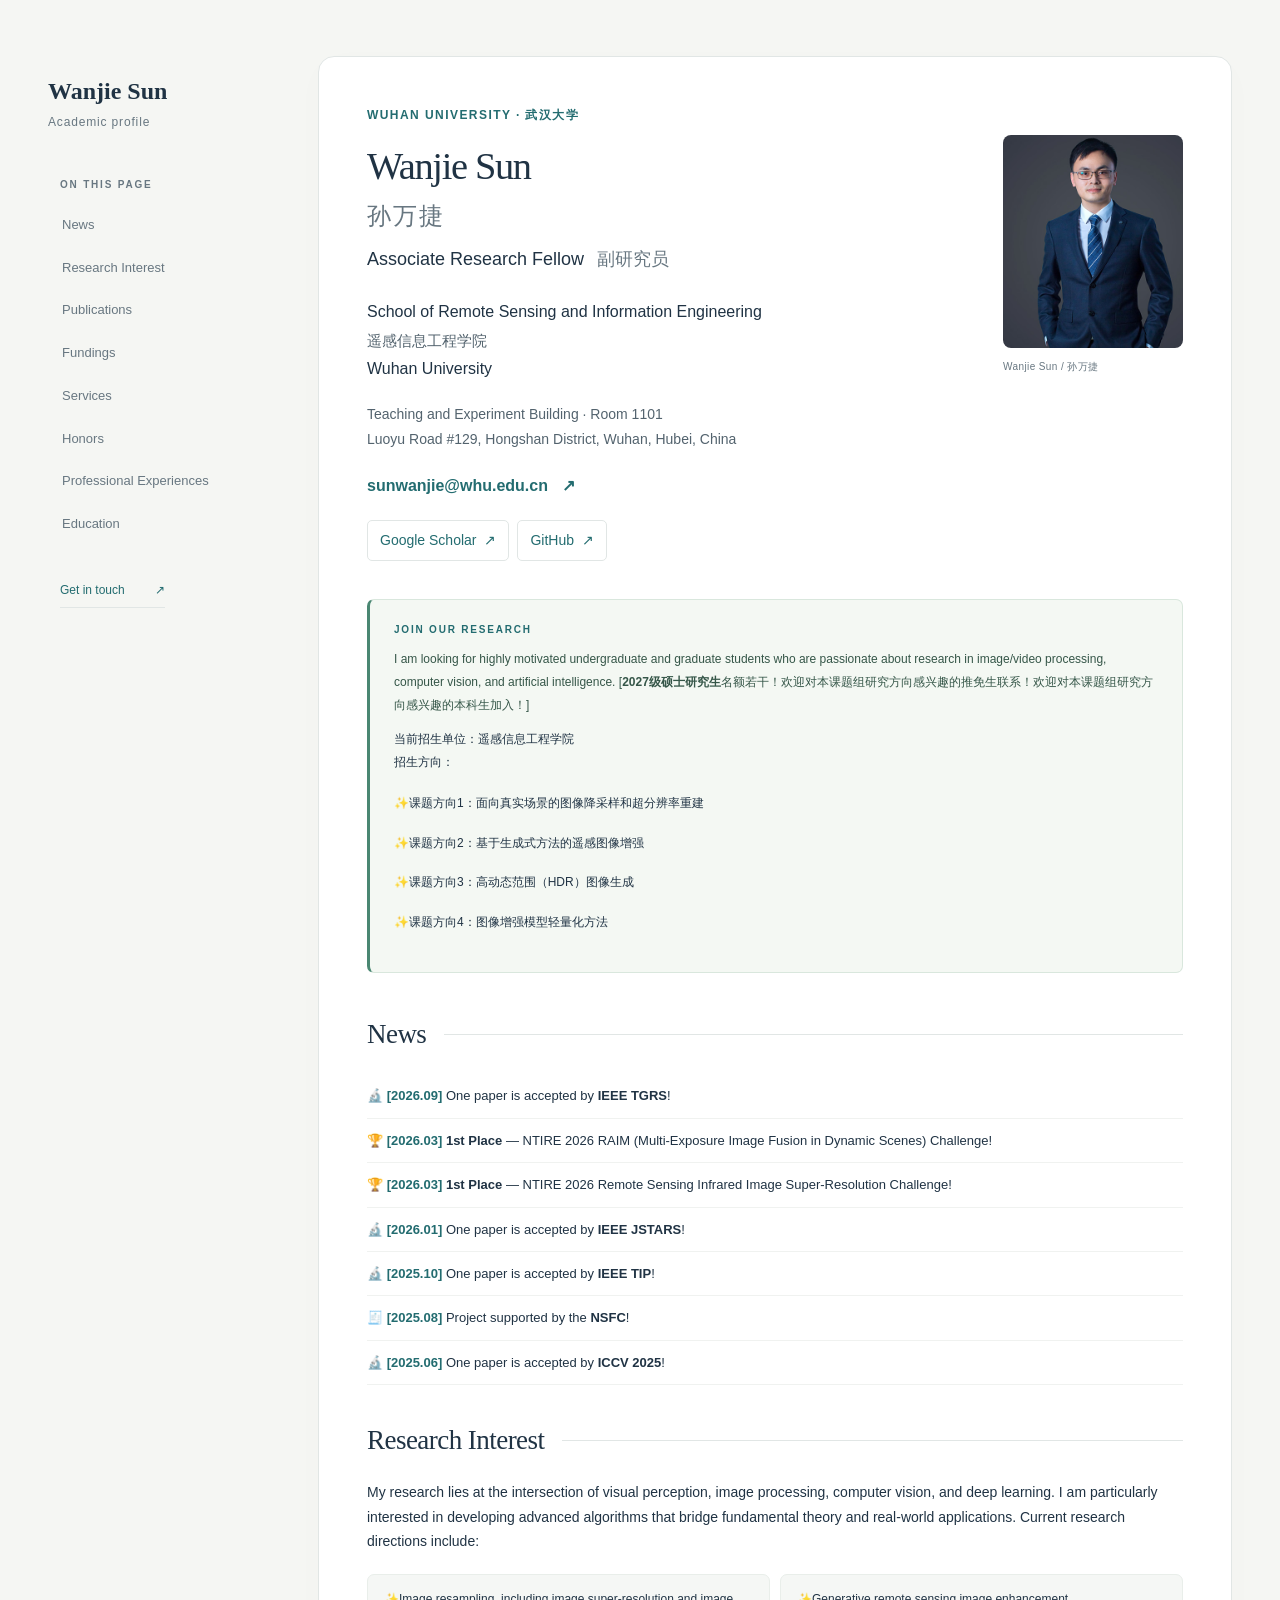
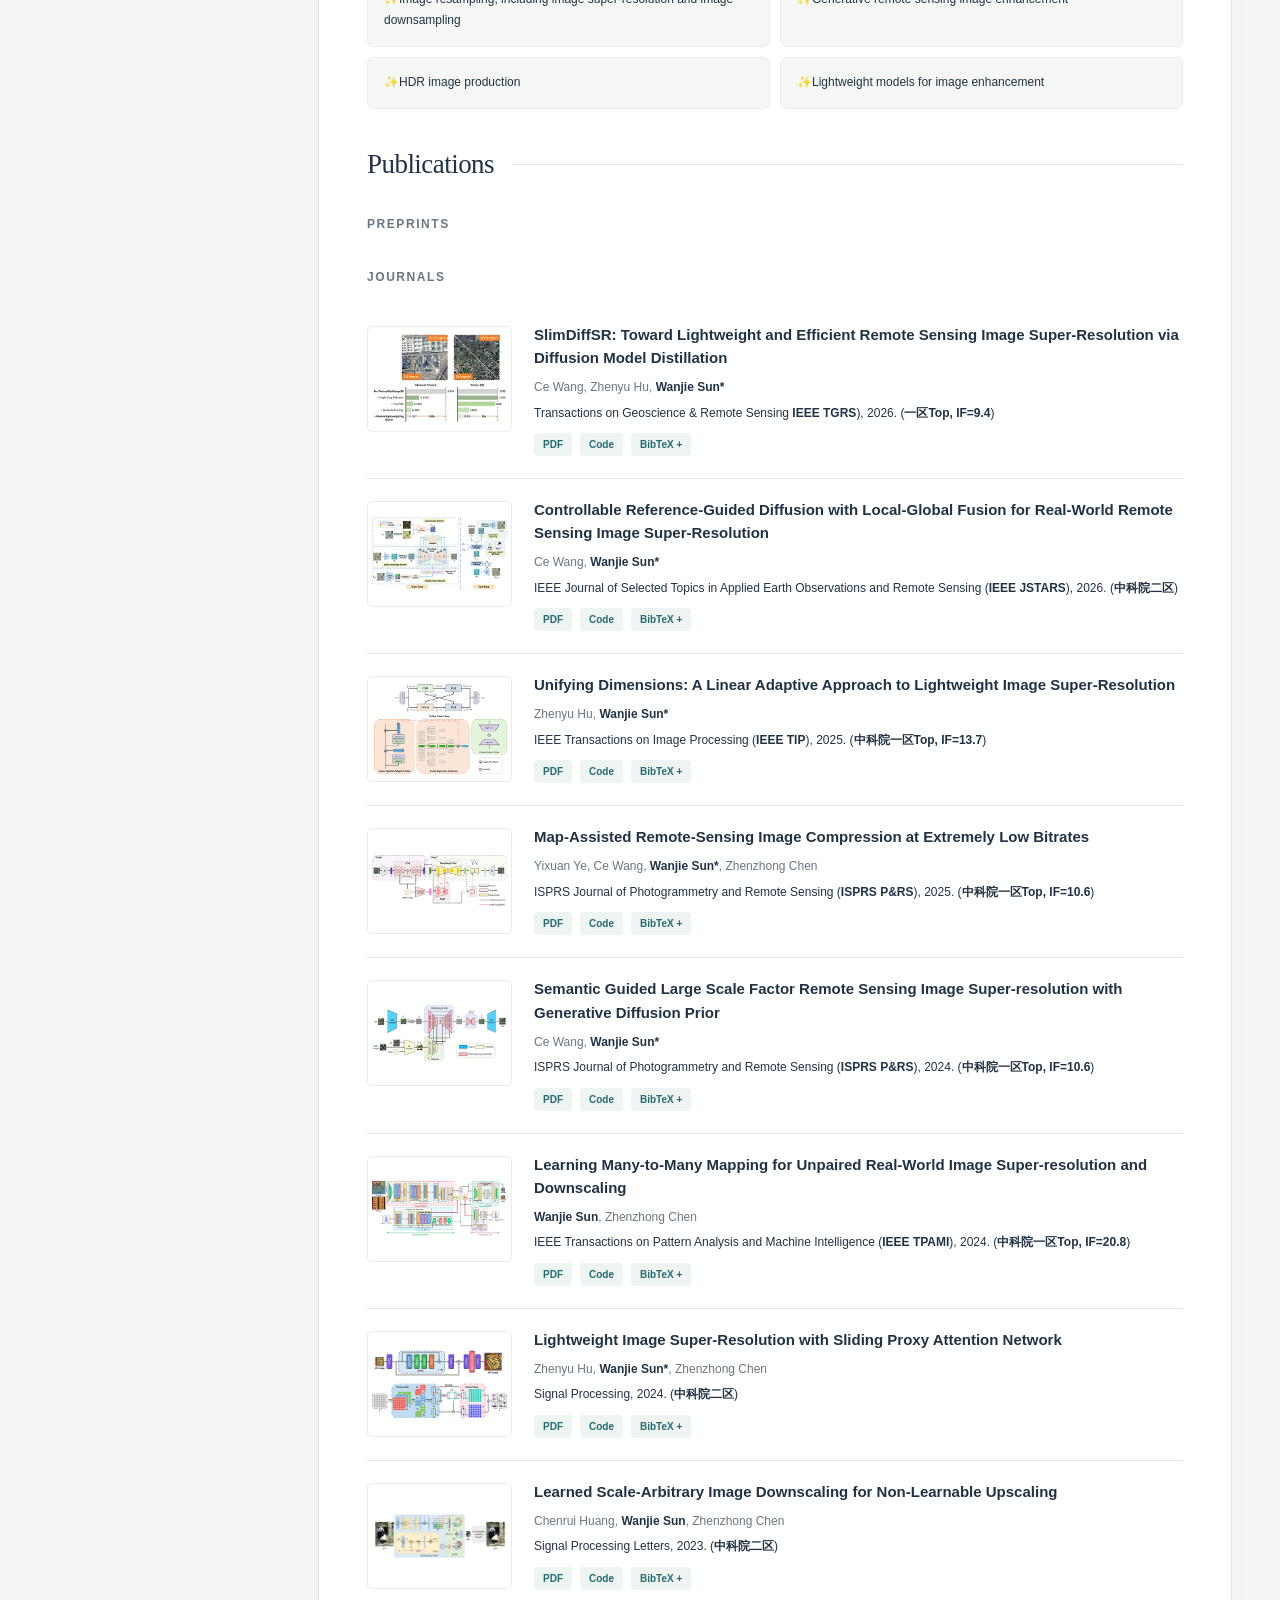
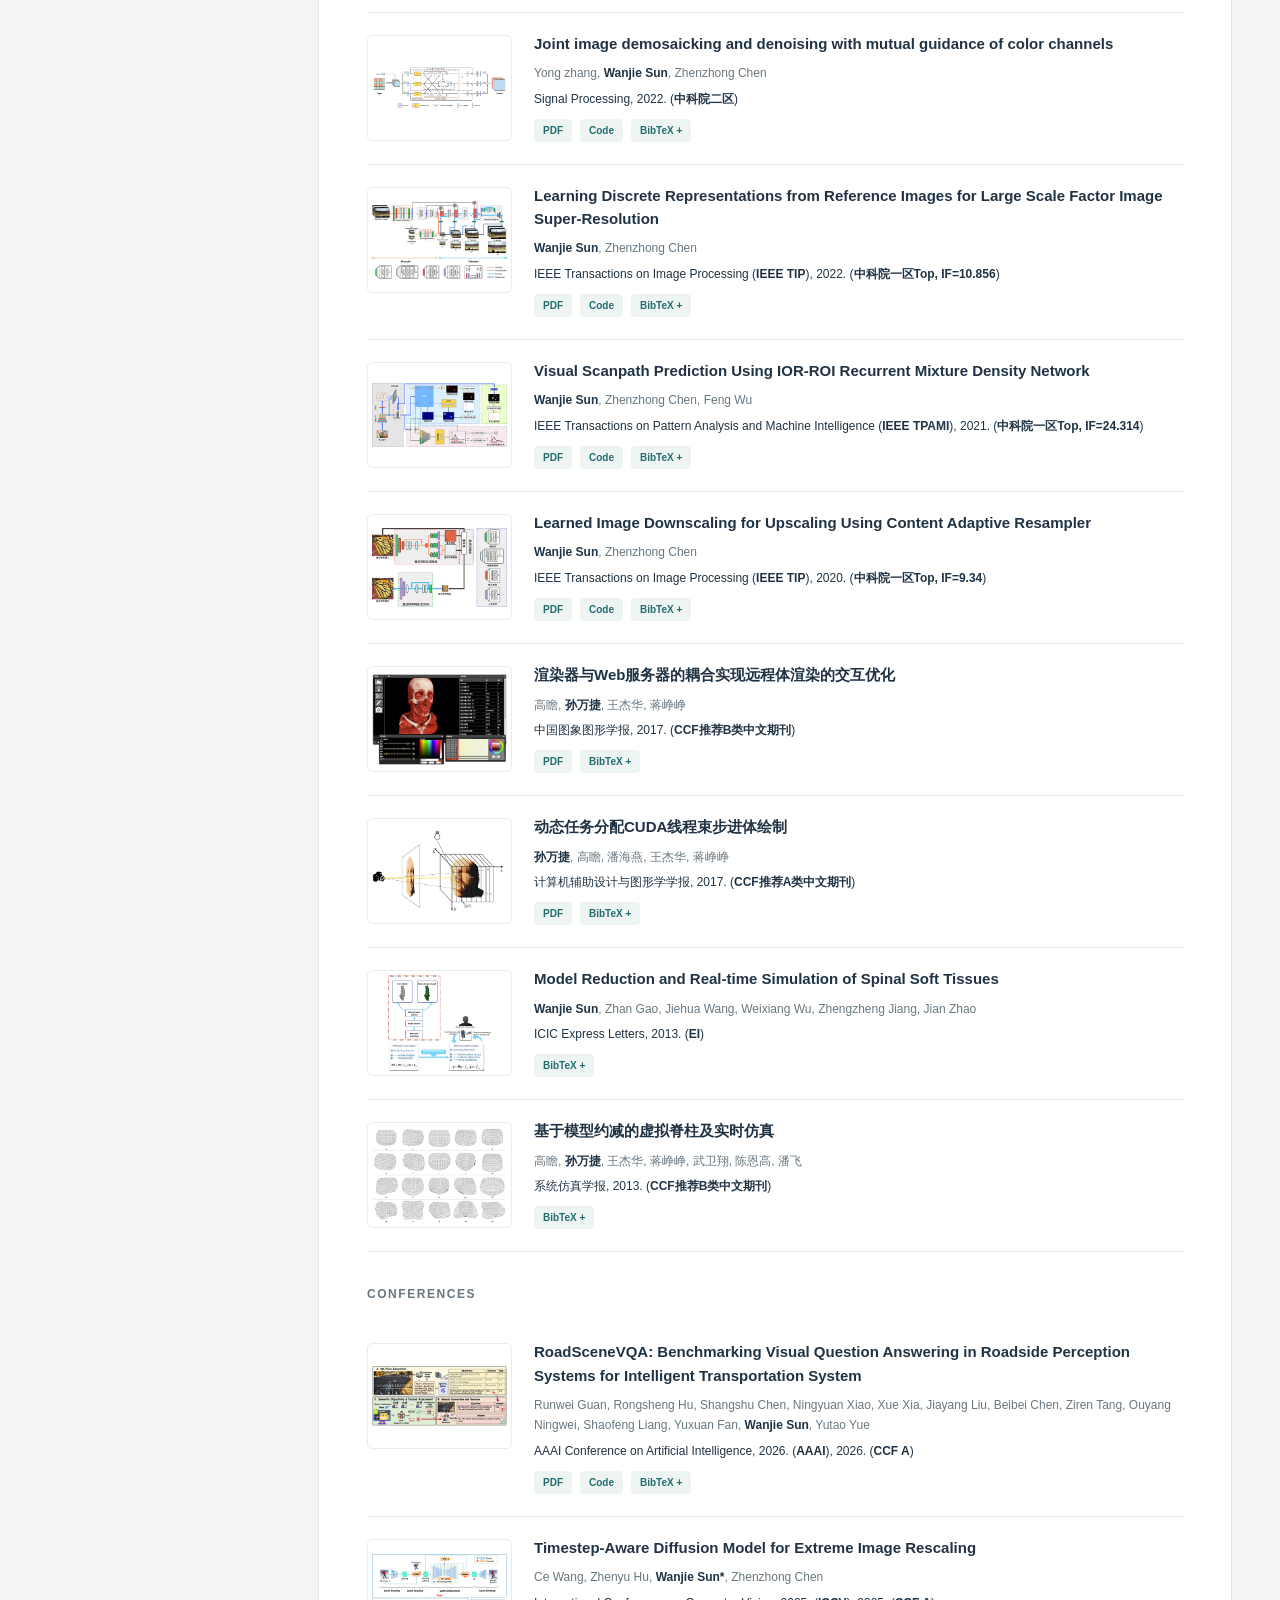
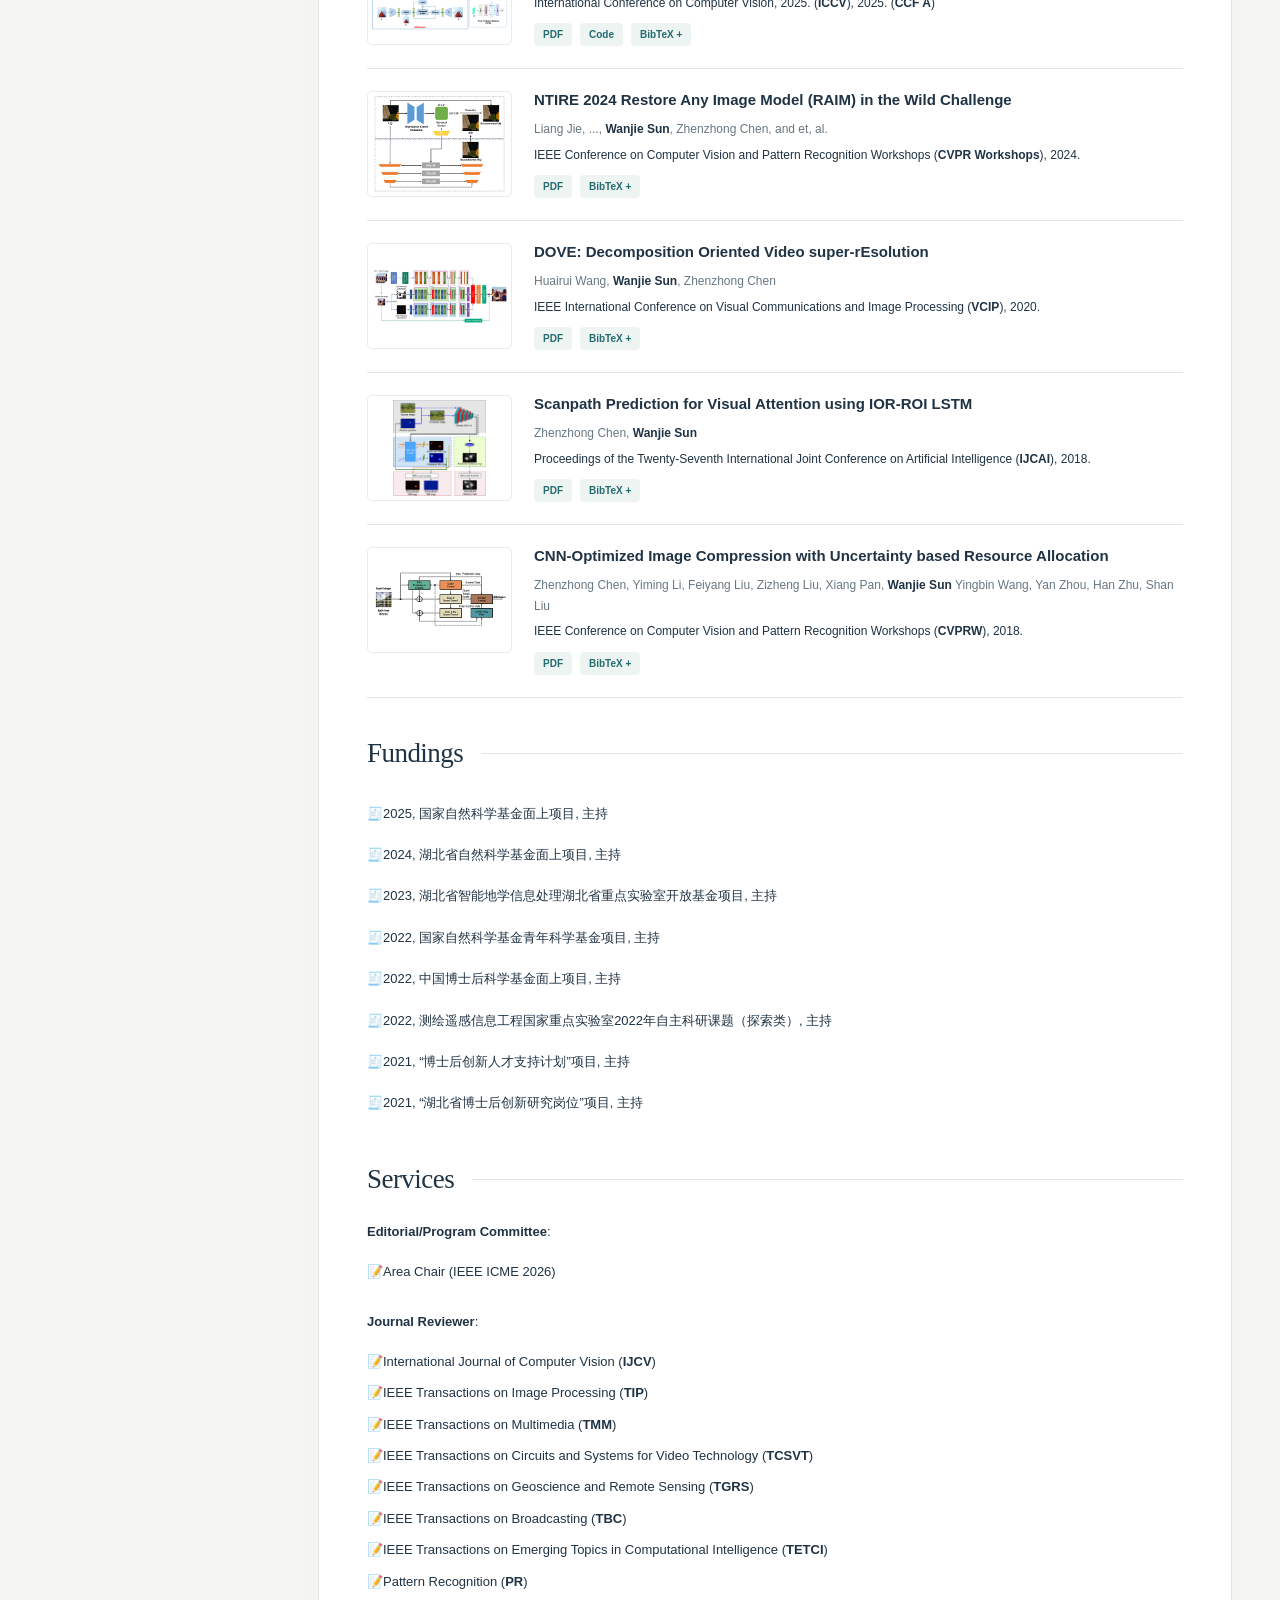
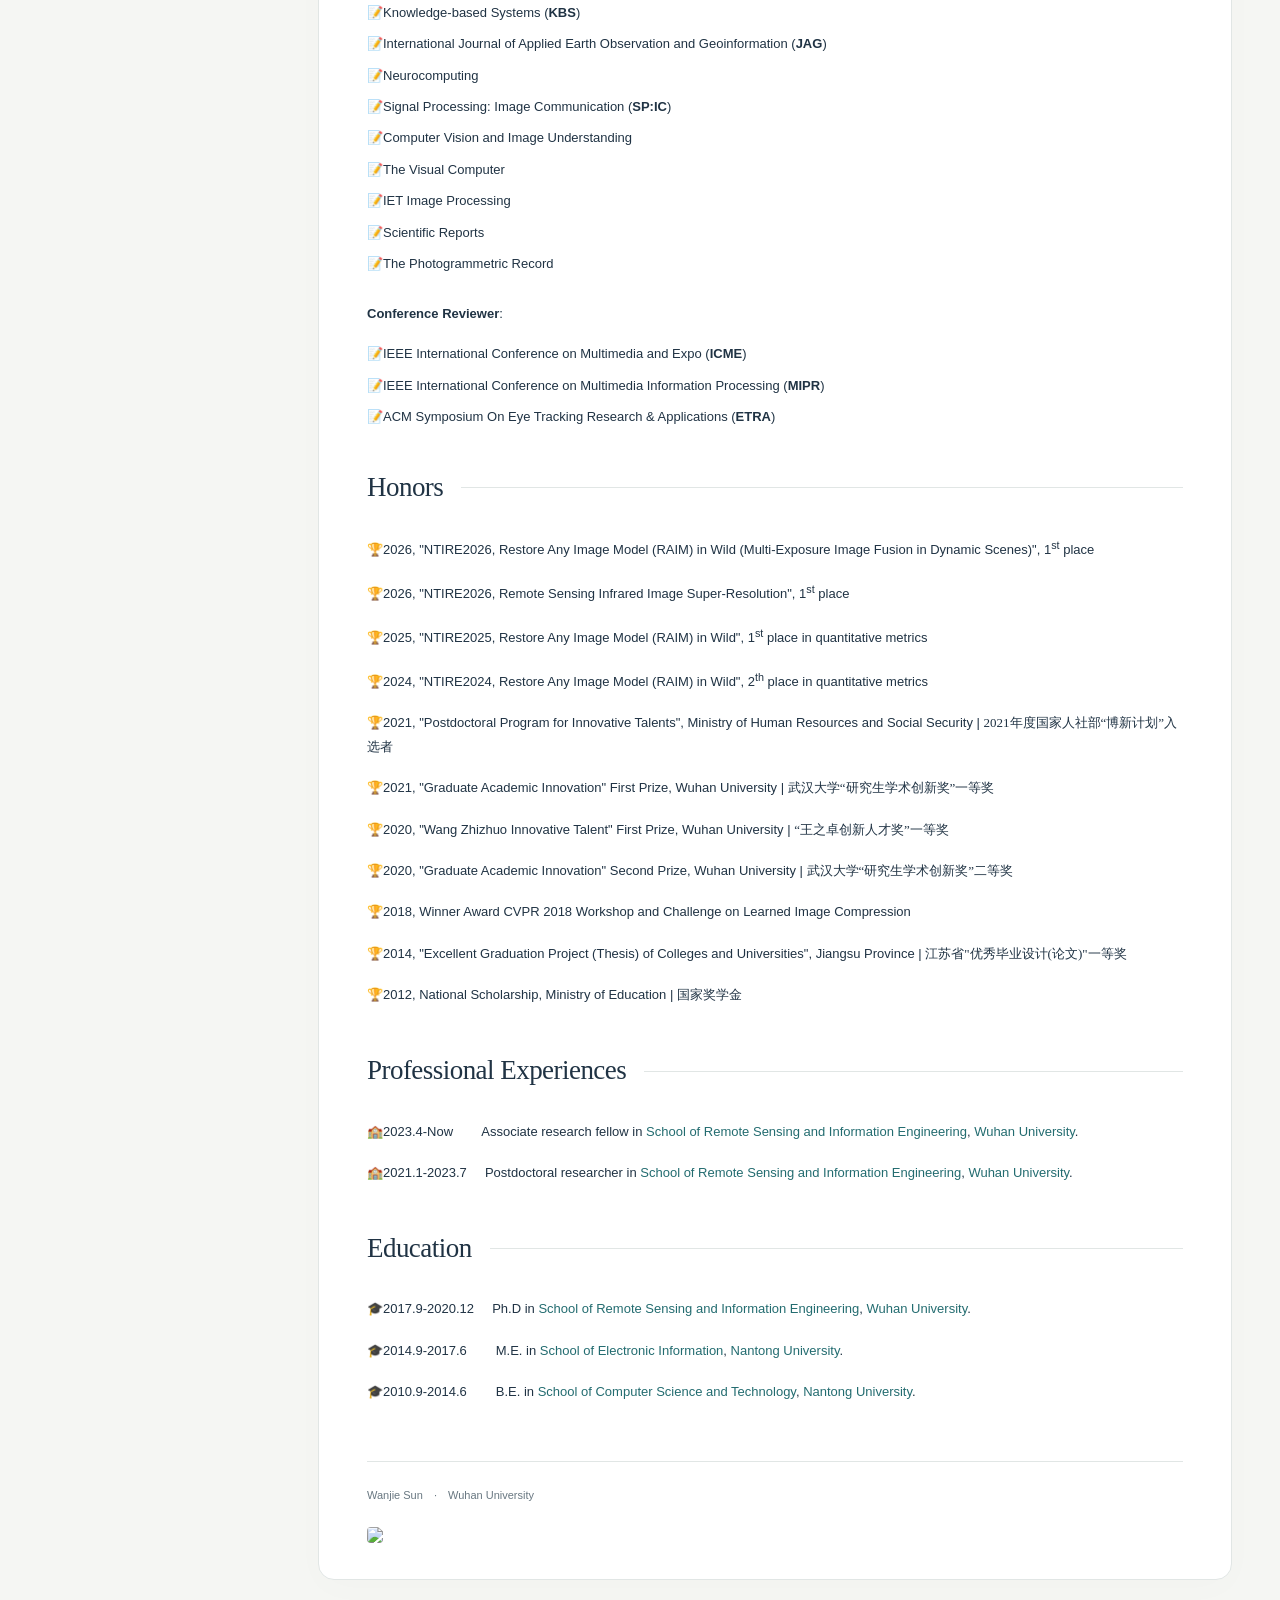
==== commit bfb24f8e: "updated" ====
--- a/index.html
+++ b/index.html
@@ -31,7 +31,6 @@
 <div class="profile-links">
 <a href="https://scholar.google.com/citations?user=EazNZ40AAAAJ&hl=en" target="_blank" rel="noopener noreferrer">Google Scholar <span aria-hidden="true">↗</span></a>
 <a href="https://github.com/sunwj" target="_blank" rel="noopener noreferrer">GitHub <span aria-hidden="true">↗</span></a>
-<a href="http://iip.whu.edu.cn/" target="_blank" rel="noopener noreferrer">Research Team <span aria-hidden="true">↗</span></a>
 </div>
 </div>
 <div class="portrait-frame"><img src="./files/imgs/sunwanjie_512.jpg" alt="Wanjie Sun" width="240" height="280" /><span class="portrait-caption">Wanjie Sun / 孙万捷</span></div>
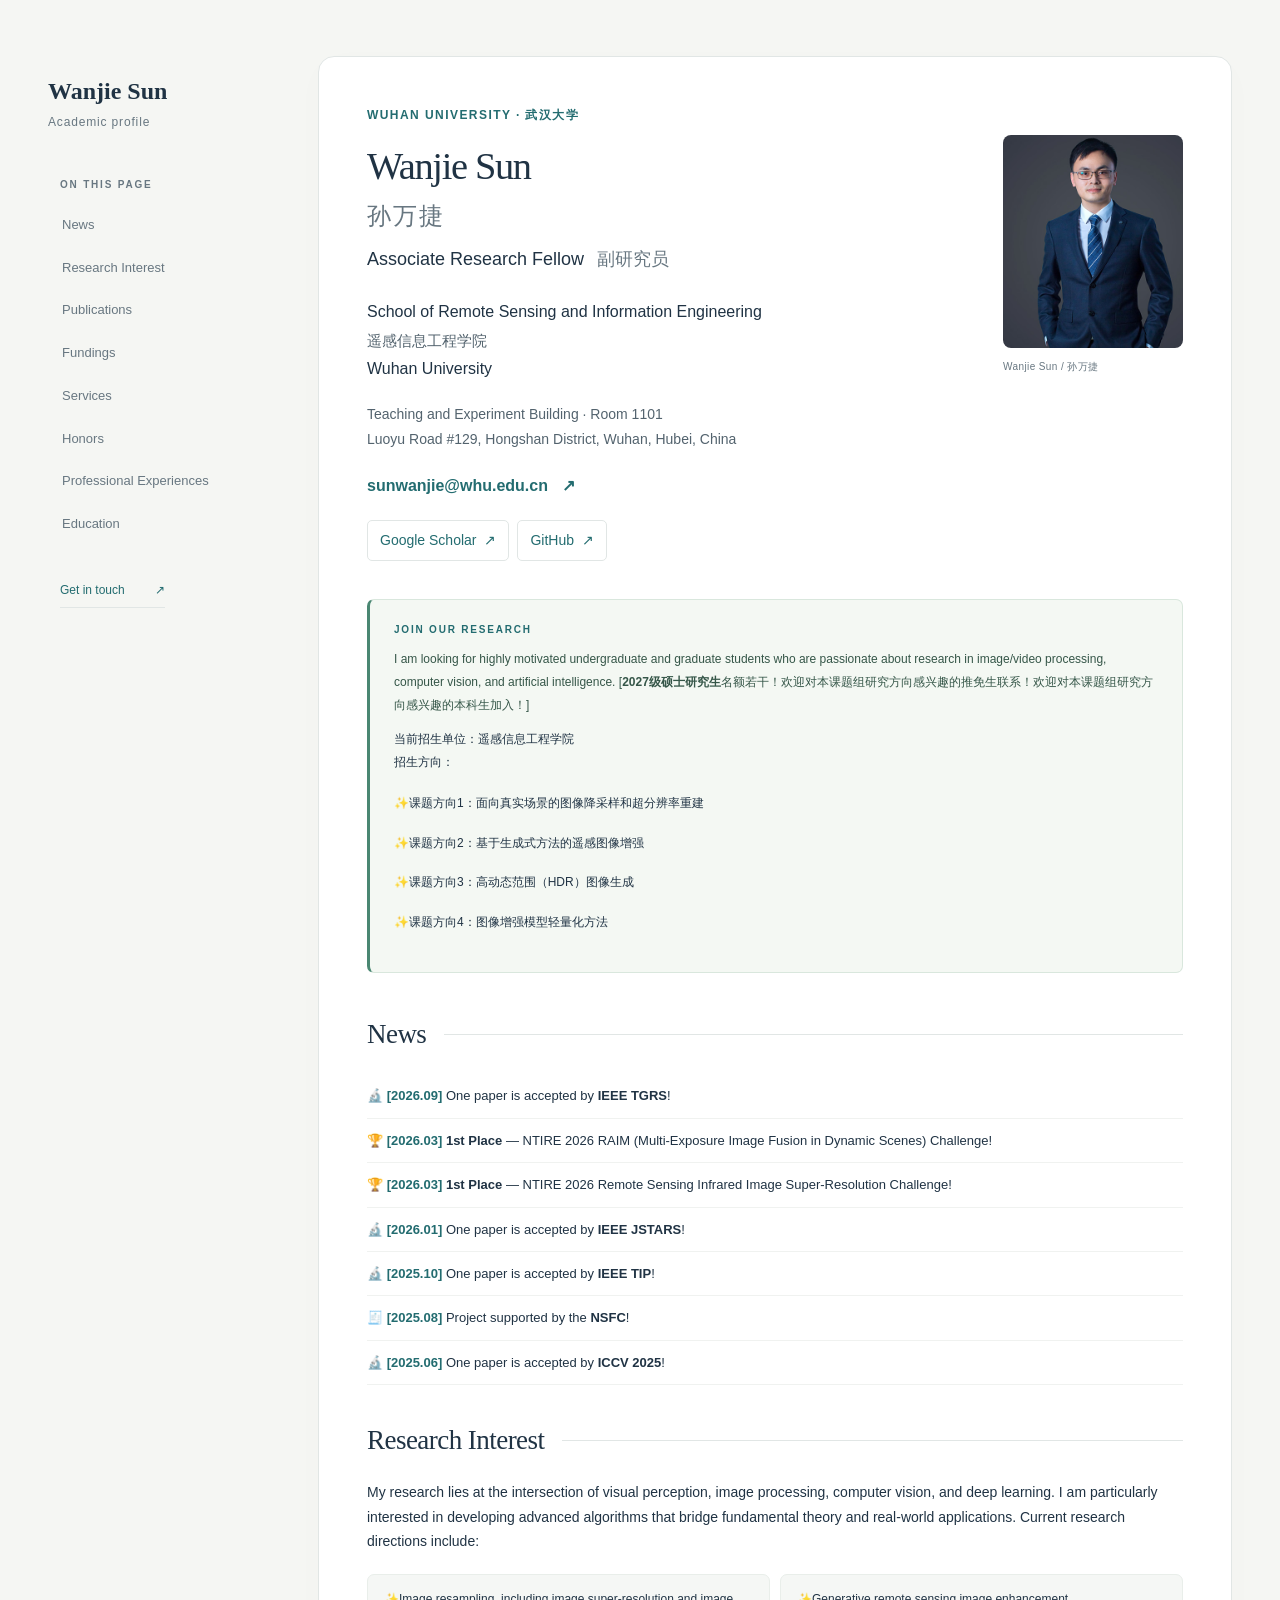
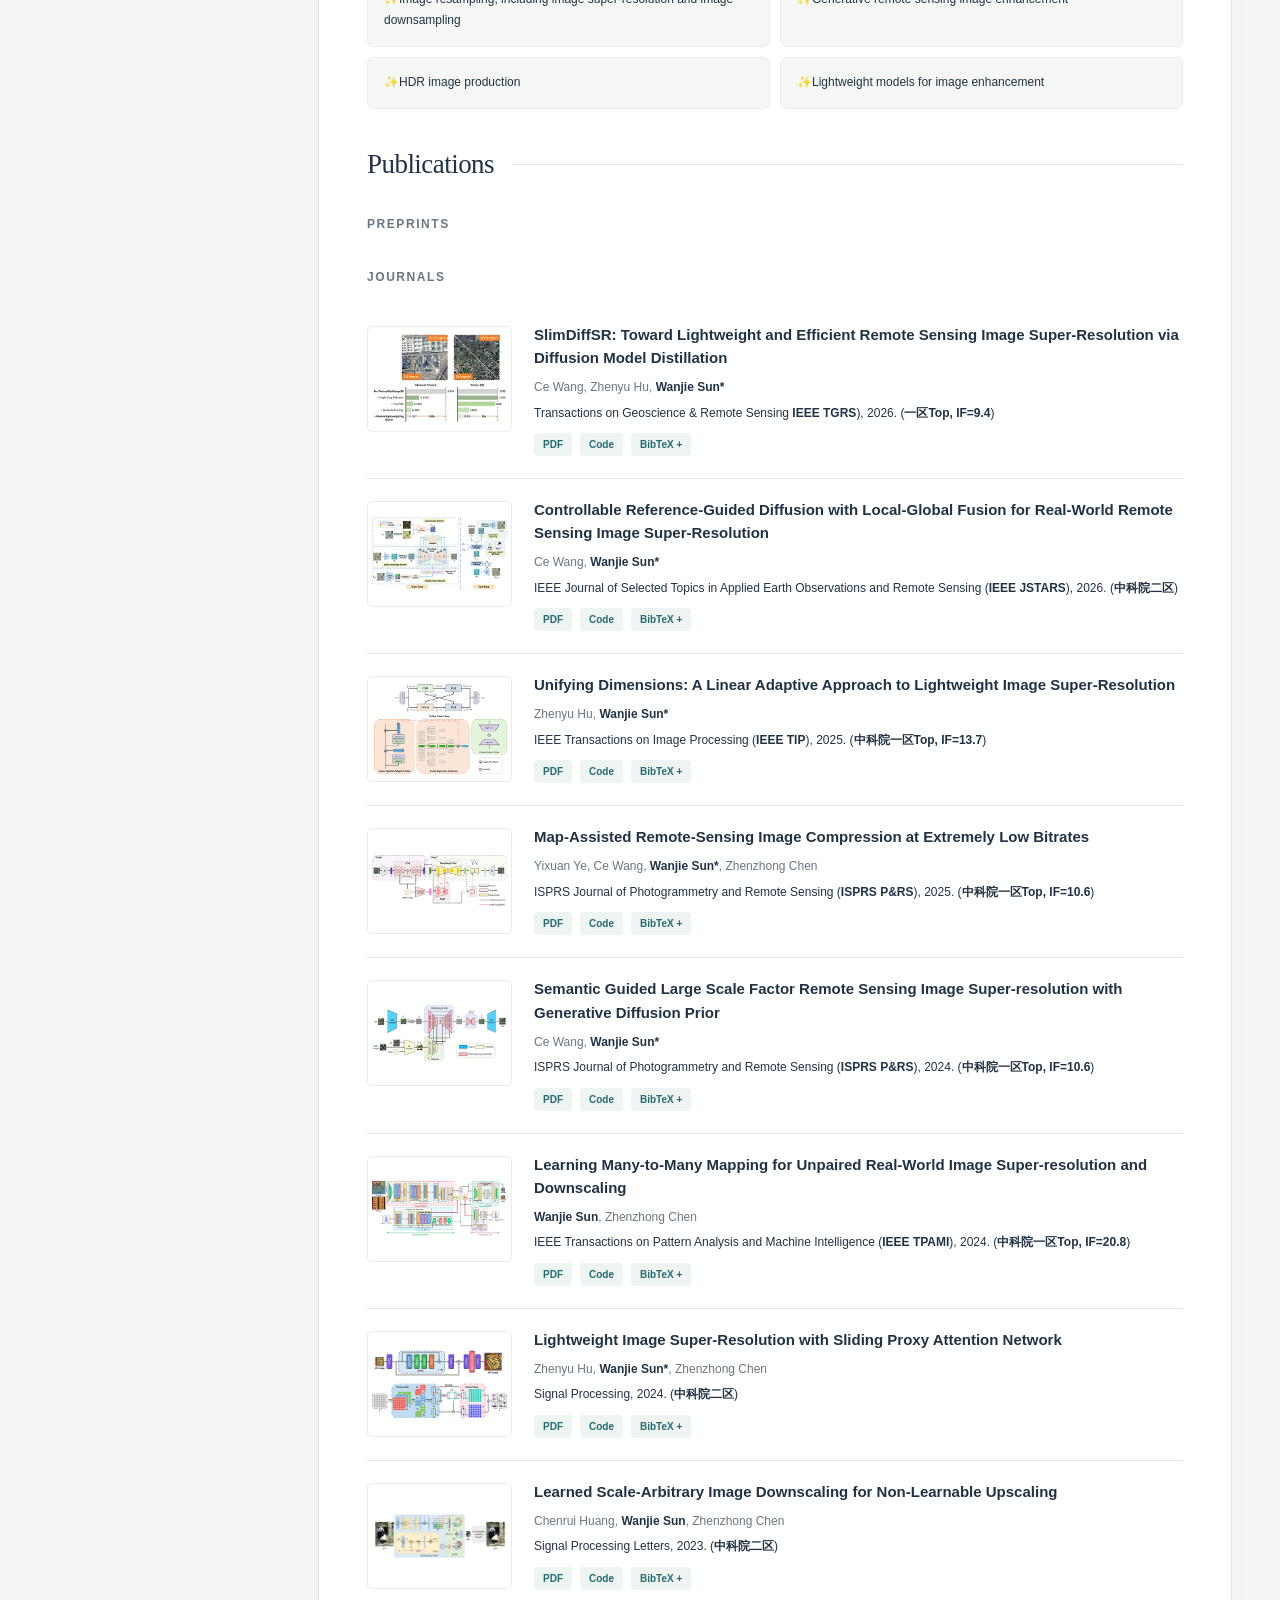
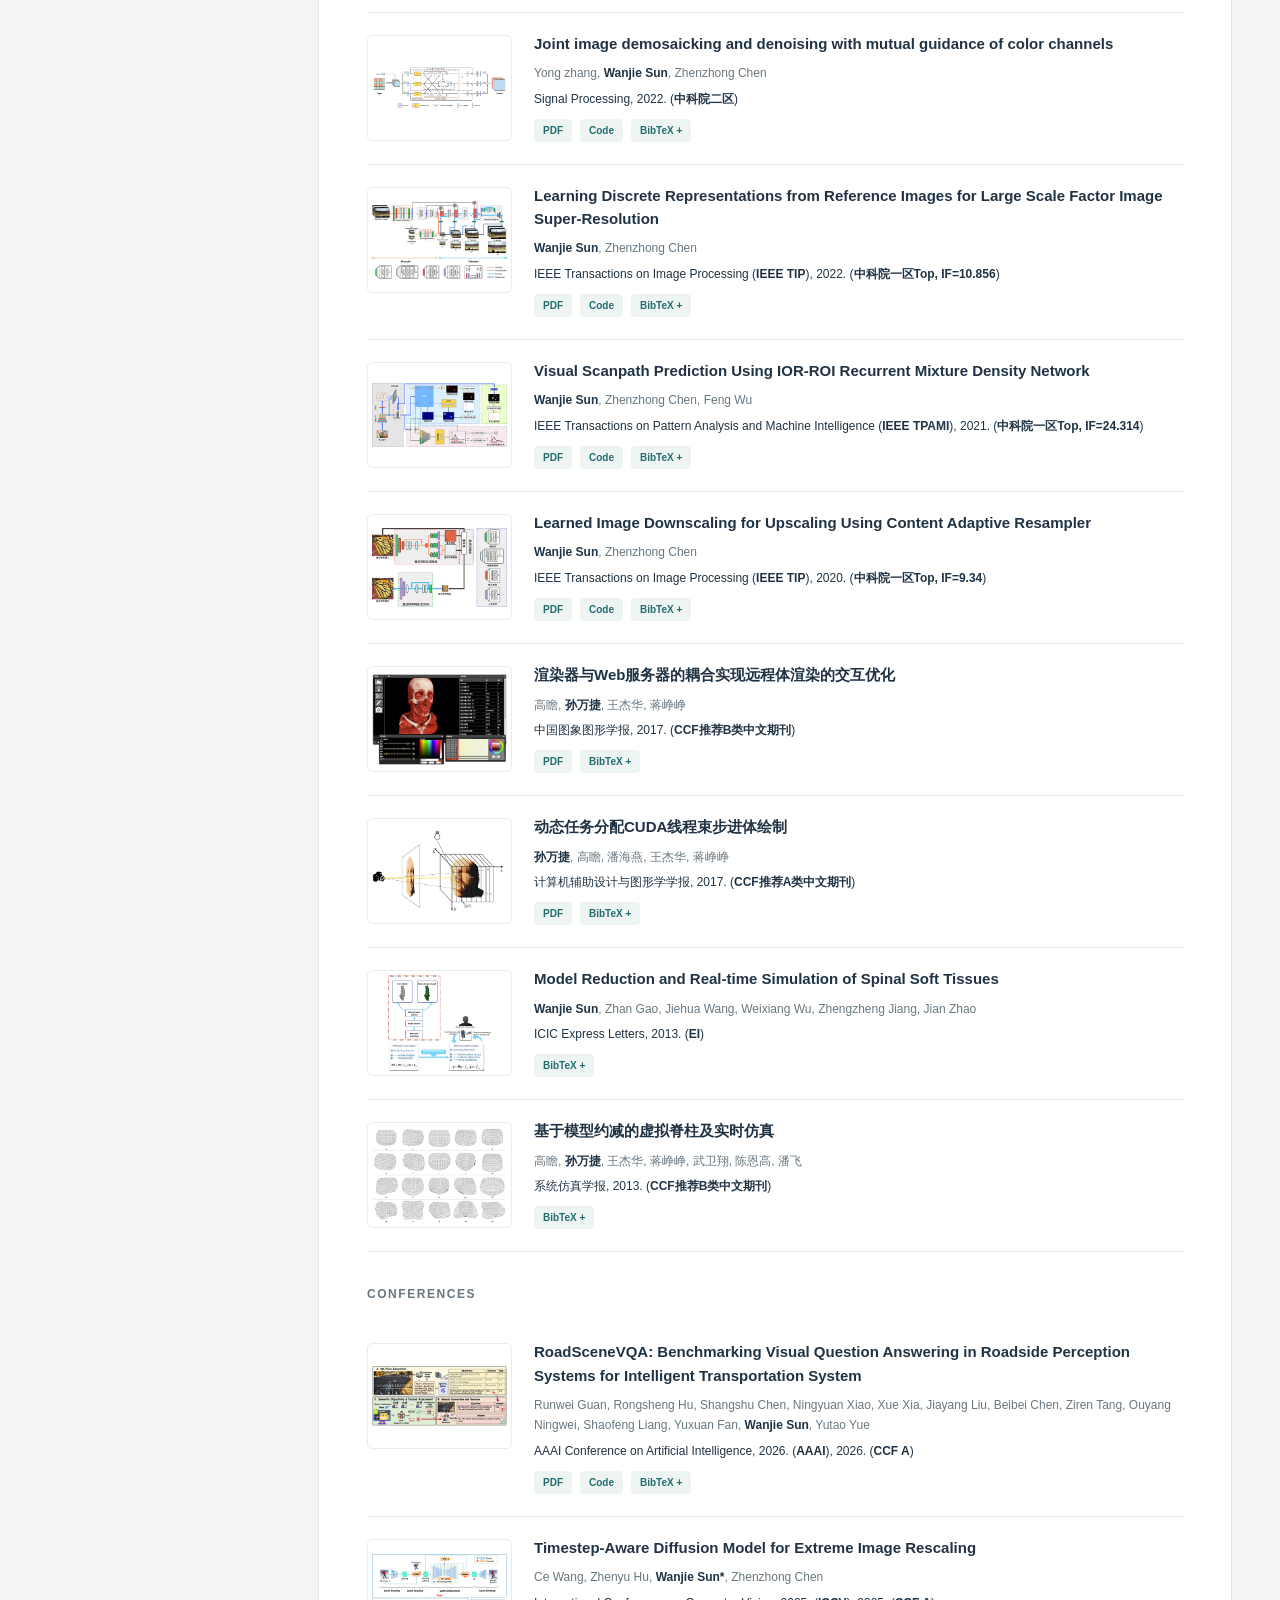
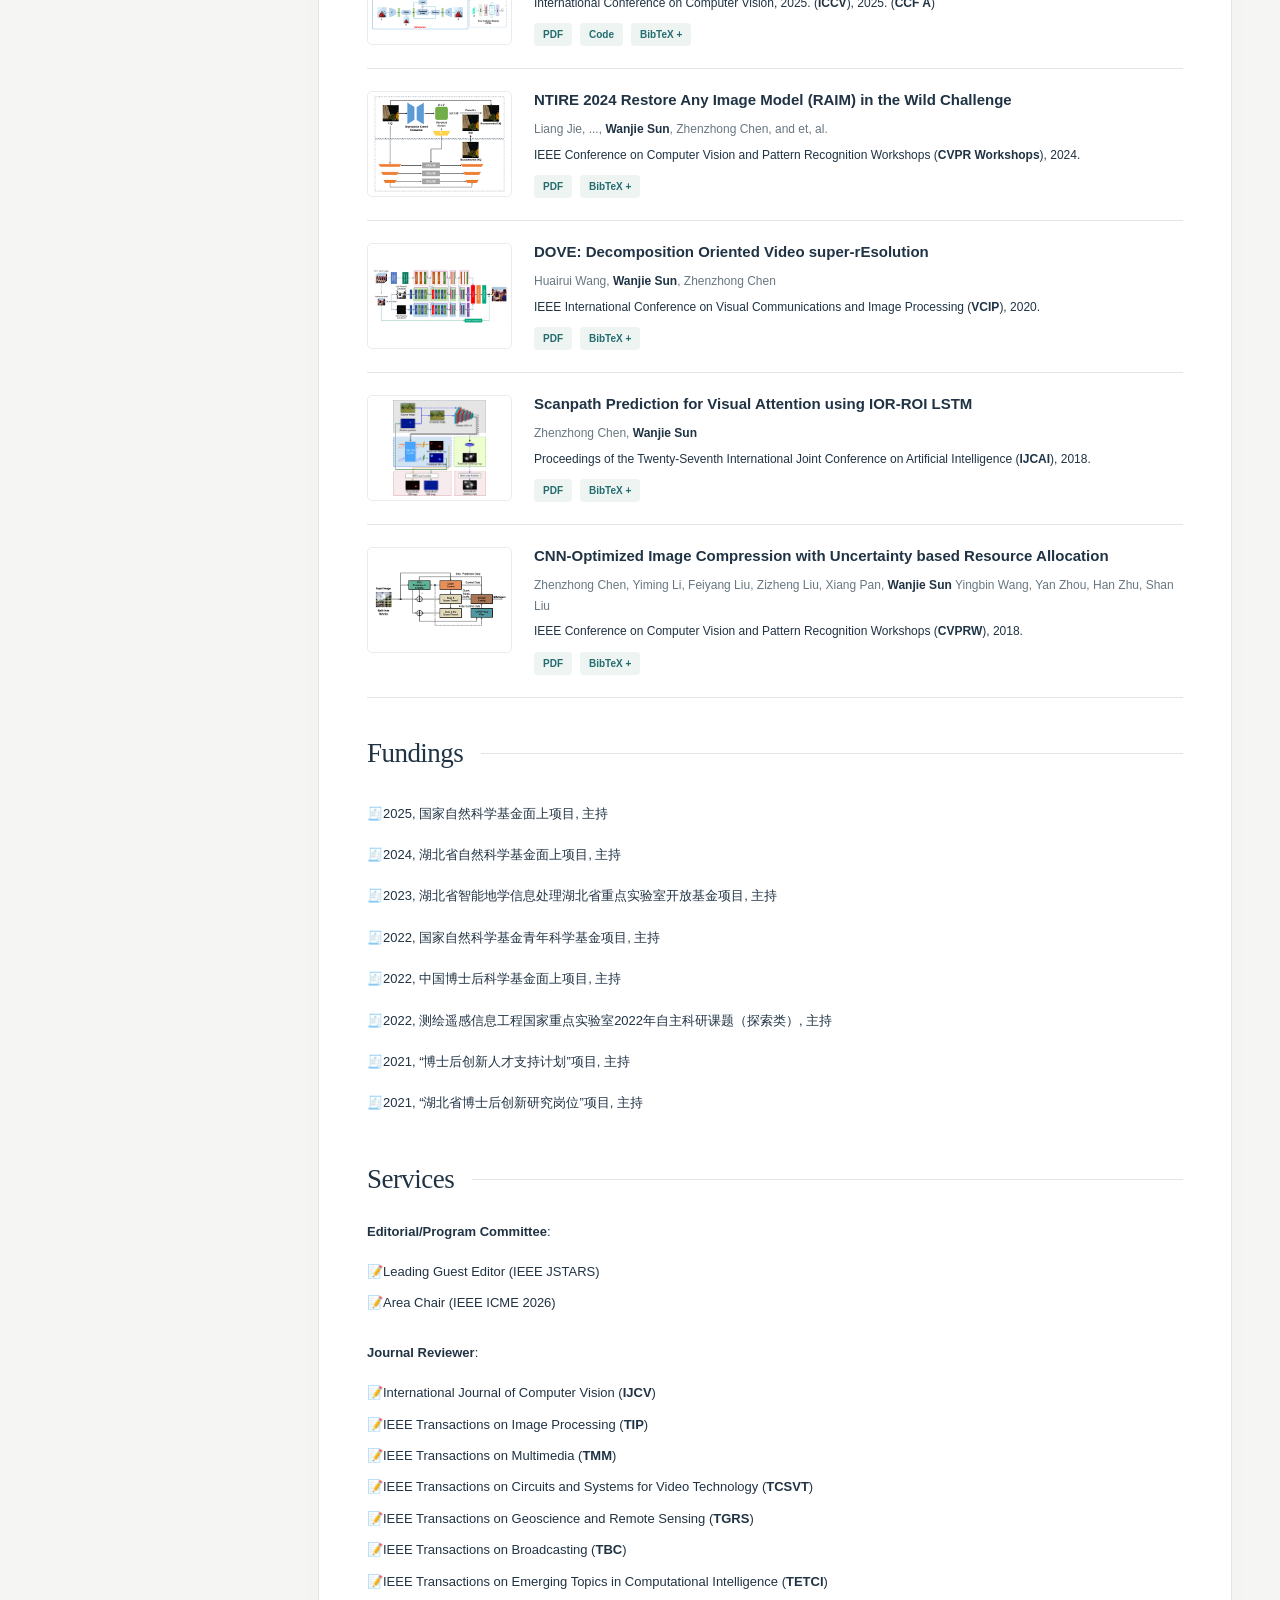
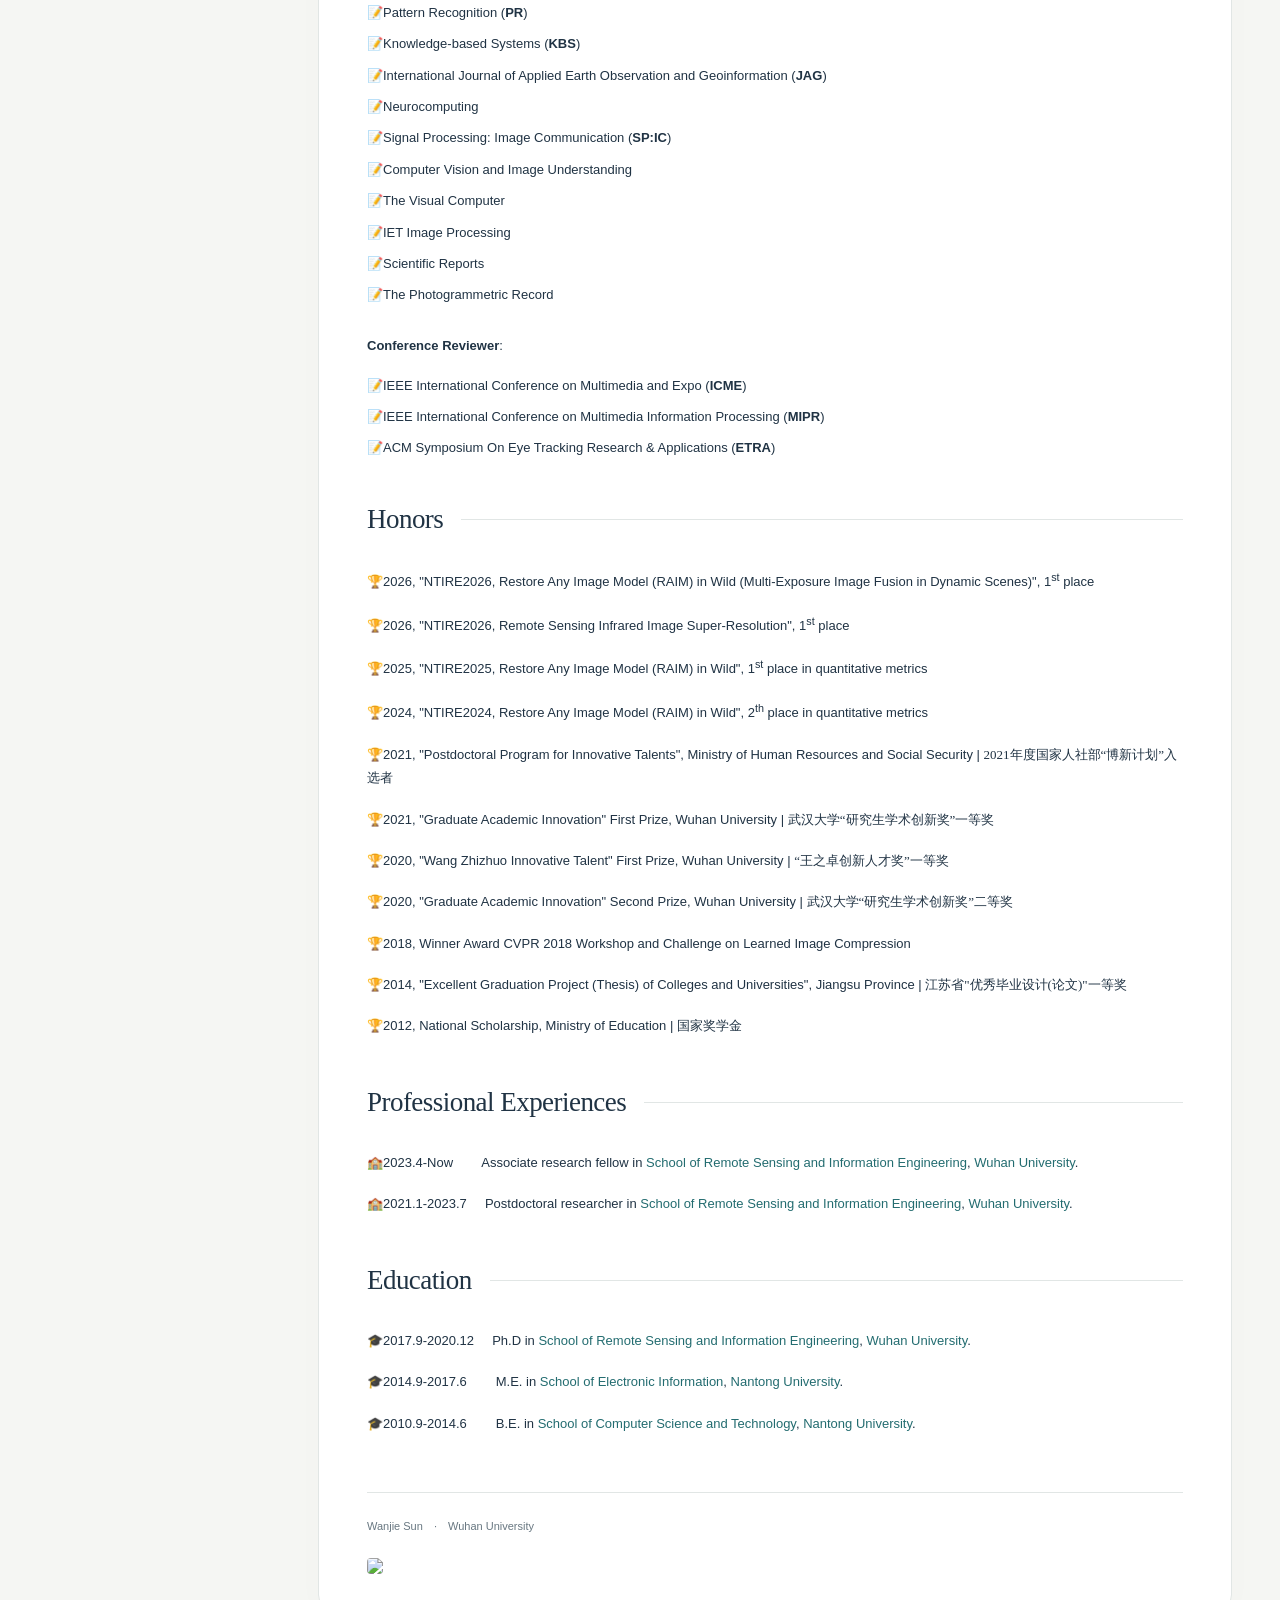
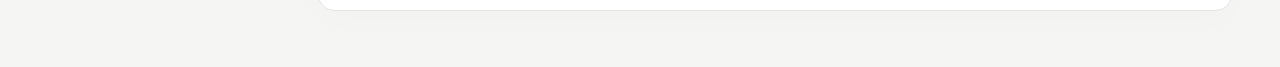
==== commit a0100adb: "updated" ====
--- a/index.html
+++ b/index.html
@@ -392,6 +392,7 @@
 <h2>Services</h2>
 <p><b>Editorial/Program Committee</b>: </p>
 <ul class="no-marker">
+<li>📝Leading Guest Editor (IEEE JSTARS)</li>
 <li>📝Area Chair (IEEE ICME 2026)</li>
 </ul>
 <p><b>Journal Reviewer</b>: </p>
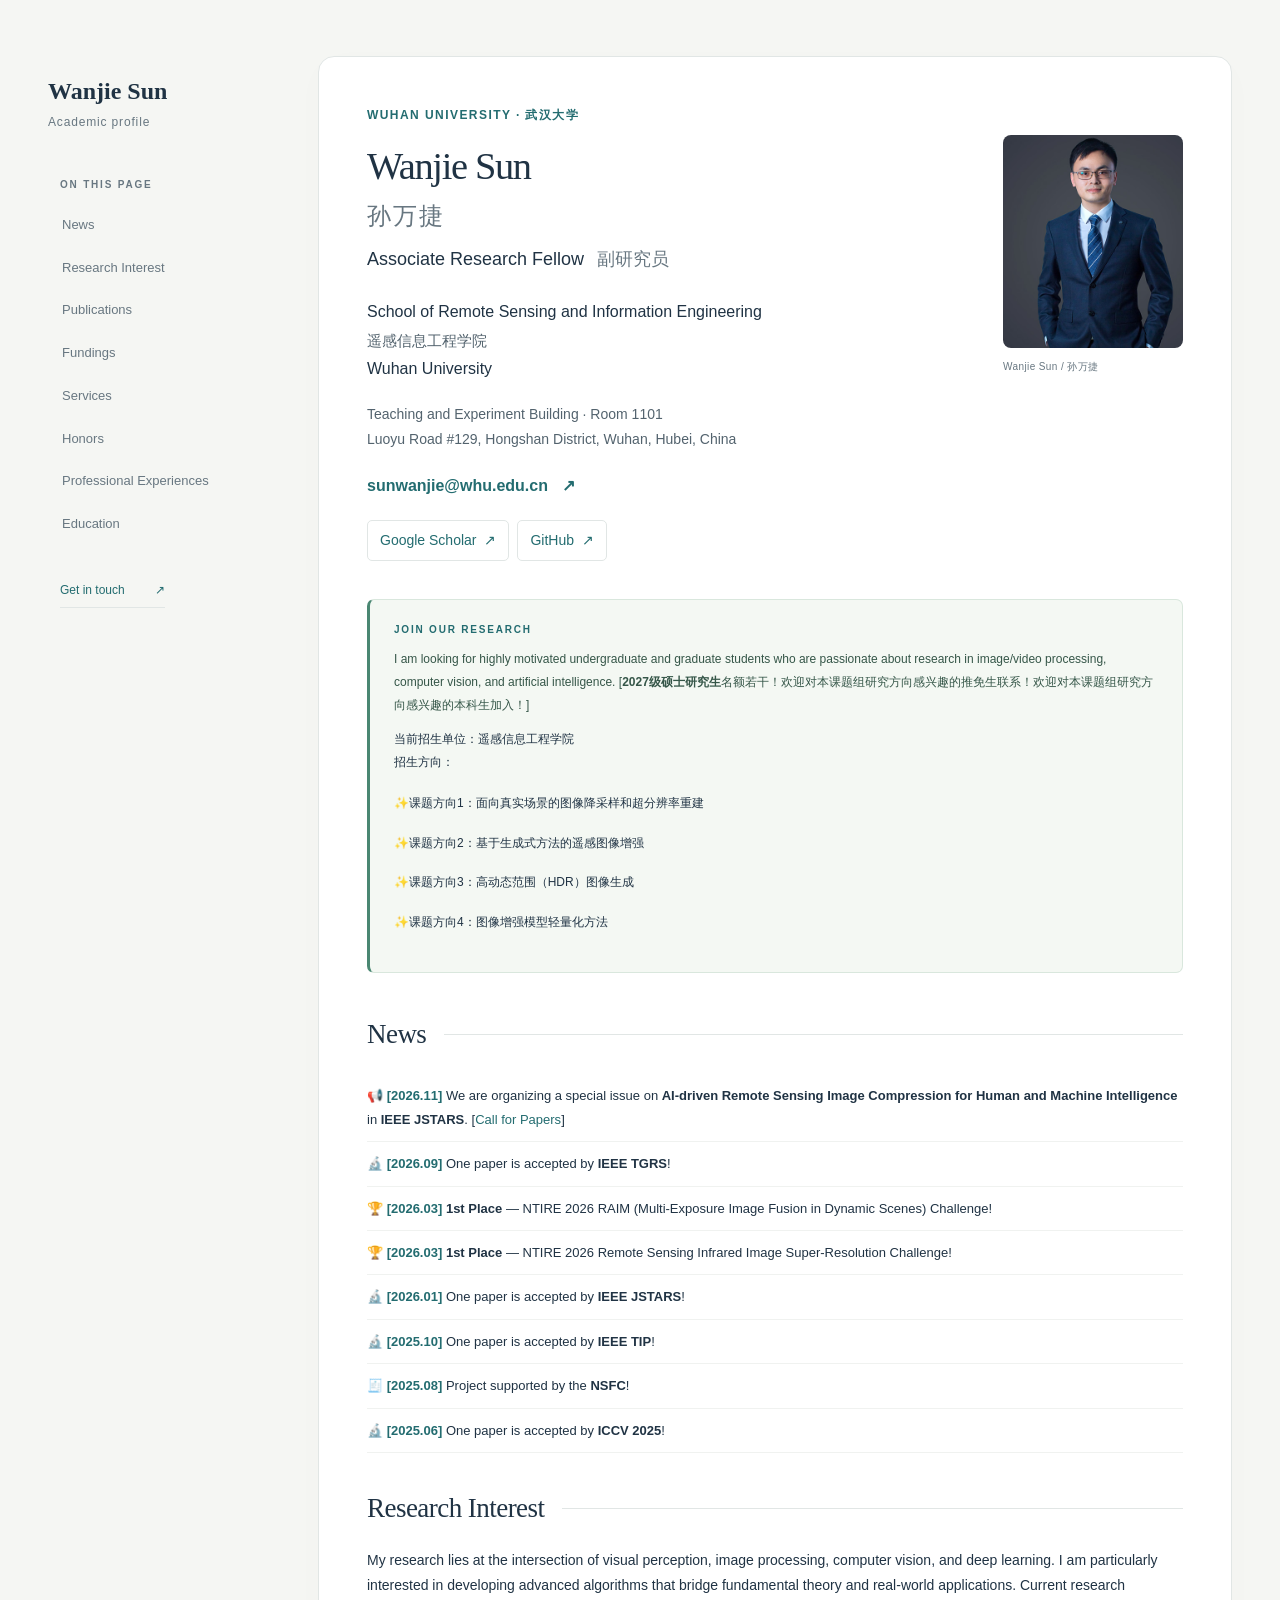
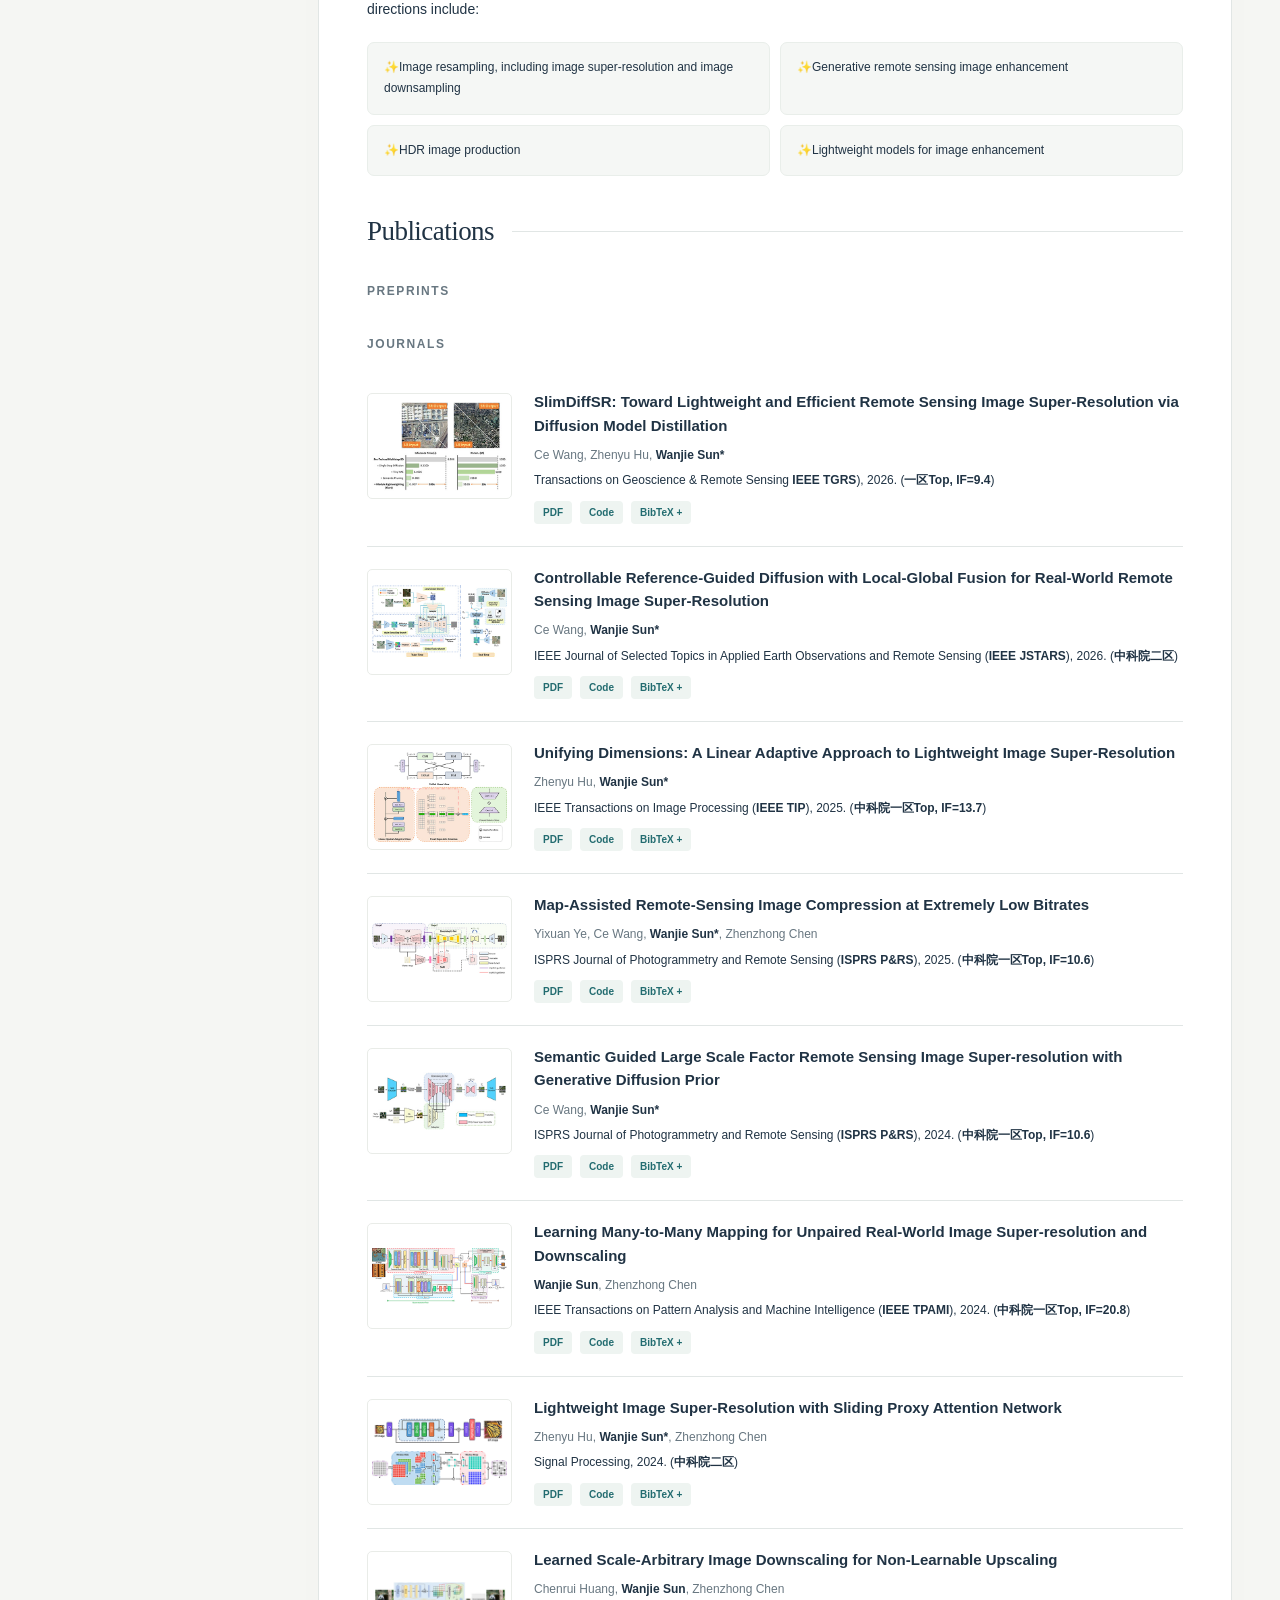
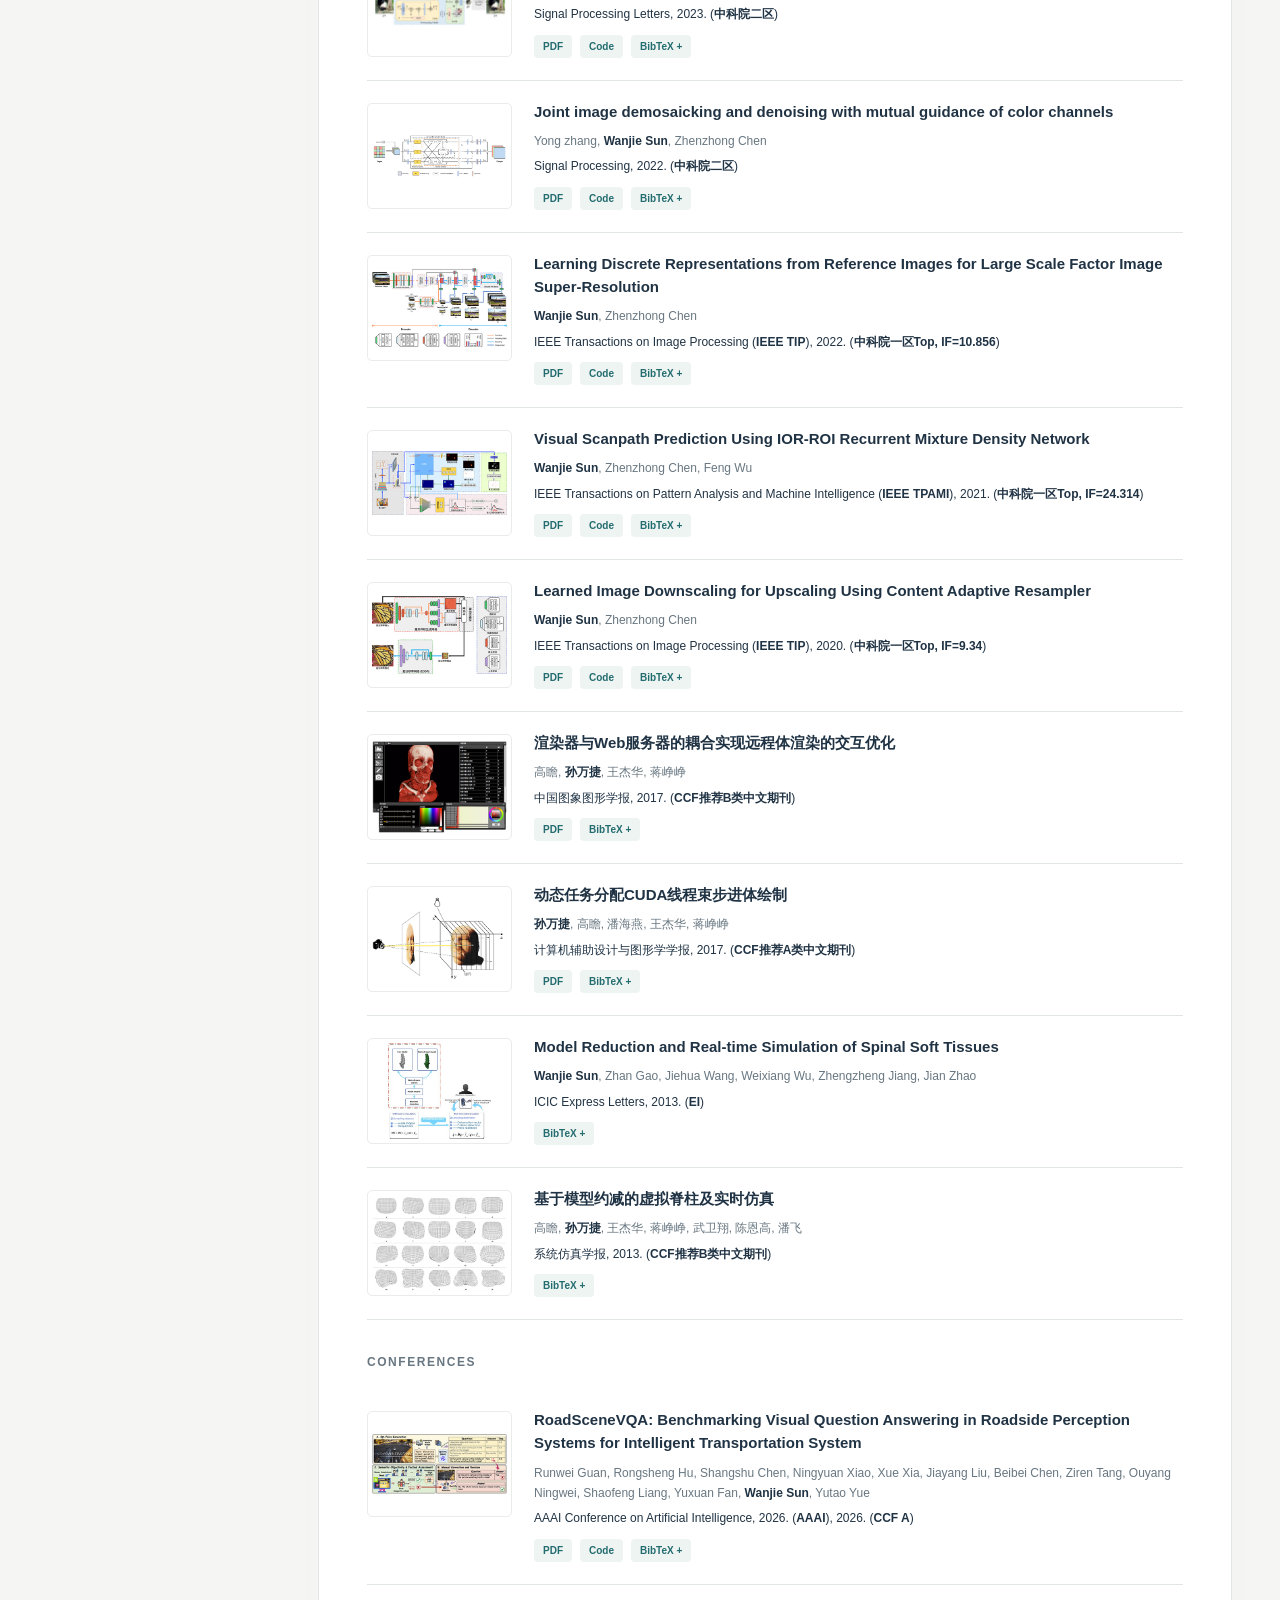
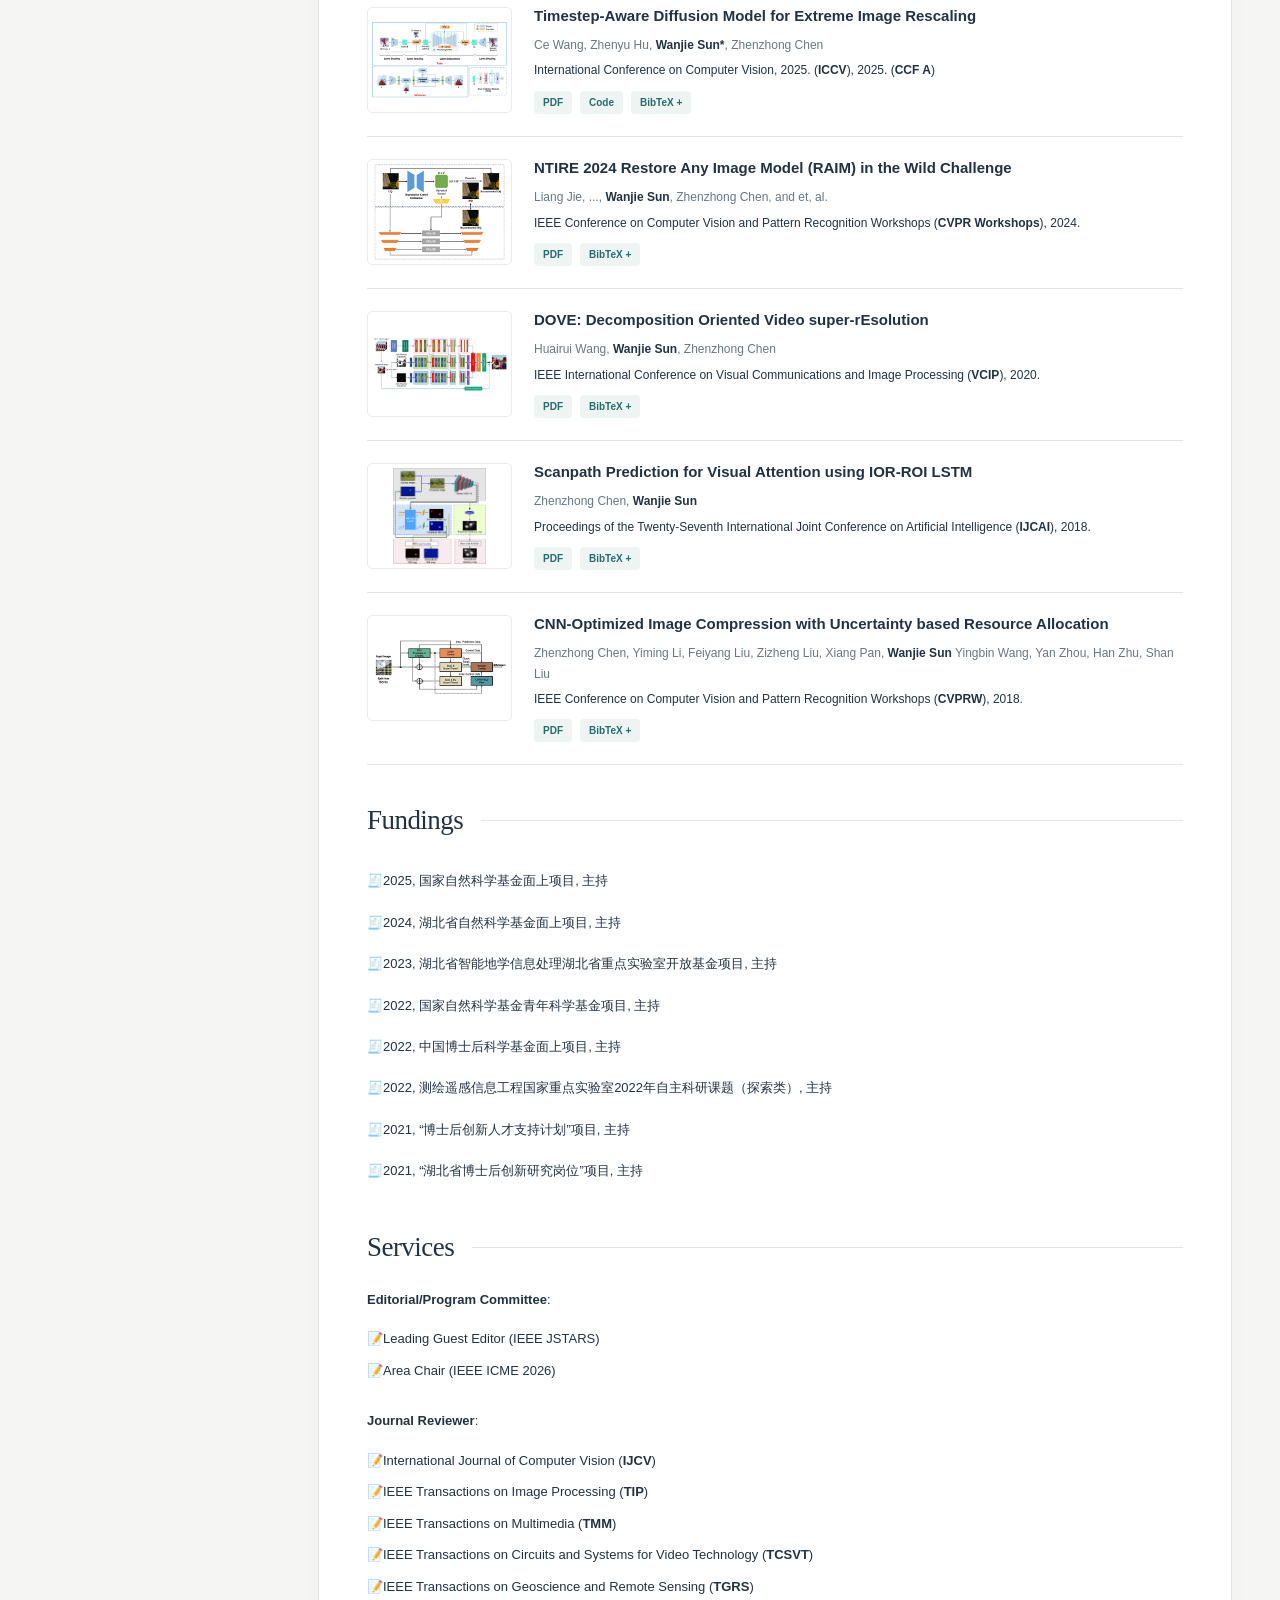
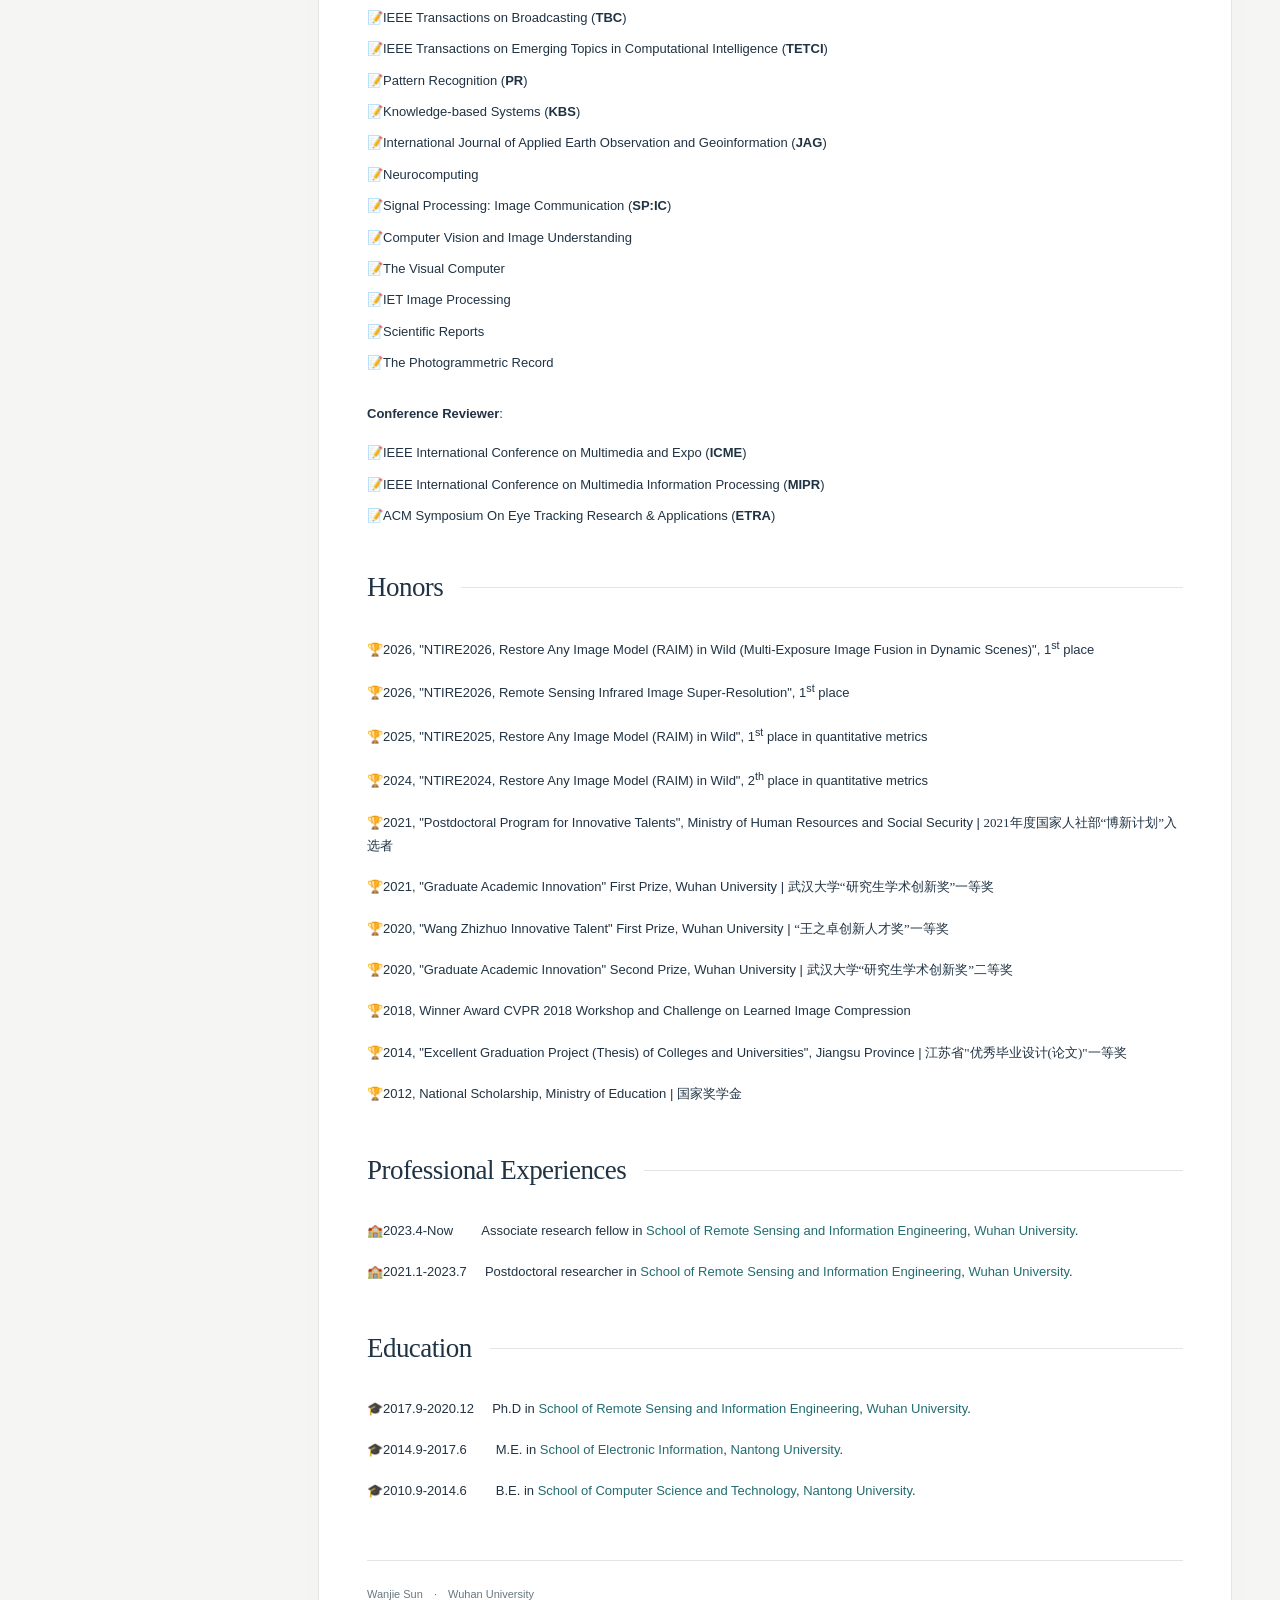
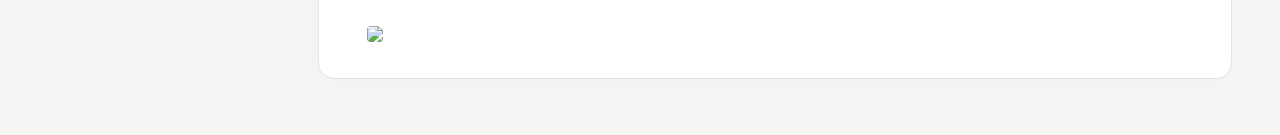
==== commit c19b745e: "updated" ====
--- a/index.html
+++ b/index.html
@@ -52,6 +52,7 @@
 <section id="News">
 <h2>News</h2>
 <ul class="no-marker">
+<li>📢<b> <font color="#FF0000">[2026.11]</font> </b> We are organizing a special issue on <b>AI-driven Remote Sensing Image Compression for Human and Machine Intelligence</b> in <b>IEEE JSTARS</b>. [<a href="https://www.grss-ieee.org/wp-content/uploads/2026/11/JSTARS_CfP_AI-driven-Remote-Sensing.pdf" target="_blank" rel="noopener noreferrer">Call for Papers</a>]</li>
 <li>🔬<b> <font color="#FF0000">[2026.09]</font> </b> One paper is accepted by <b>IEEE TGRS</b>!</li>
 <li>🏆<b> <font color="#FF0000">[2026.03]</font> </b> <b>1st Place</b> — NTIRE 2026 RAIM (Multi-Exposure Image Fusion in Dynamic Scenes) Challenge!</li>
 <li>🏆<b> <font color="#FF0000">[2026.03]</font> </b> <b>1st Place</b> — NTIRE 2026 Remote Sensing Infrared Image Super-Resolution Challenge!</li>
